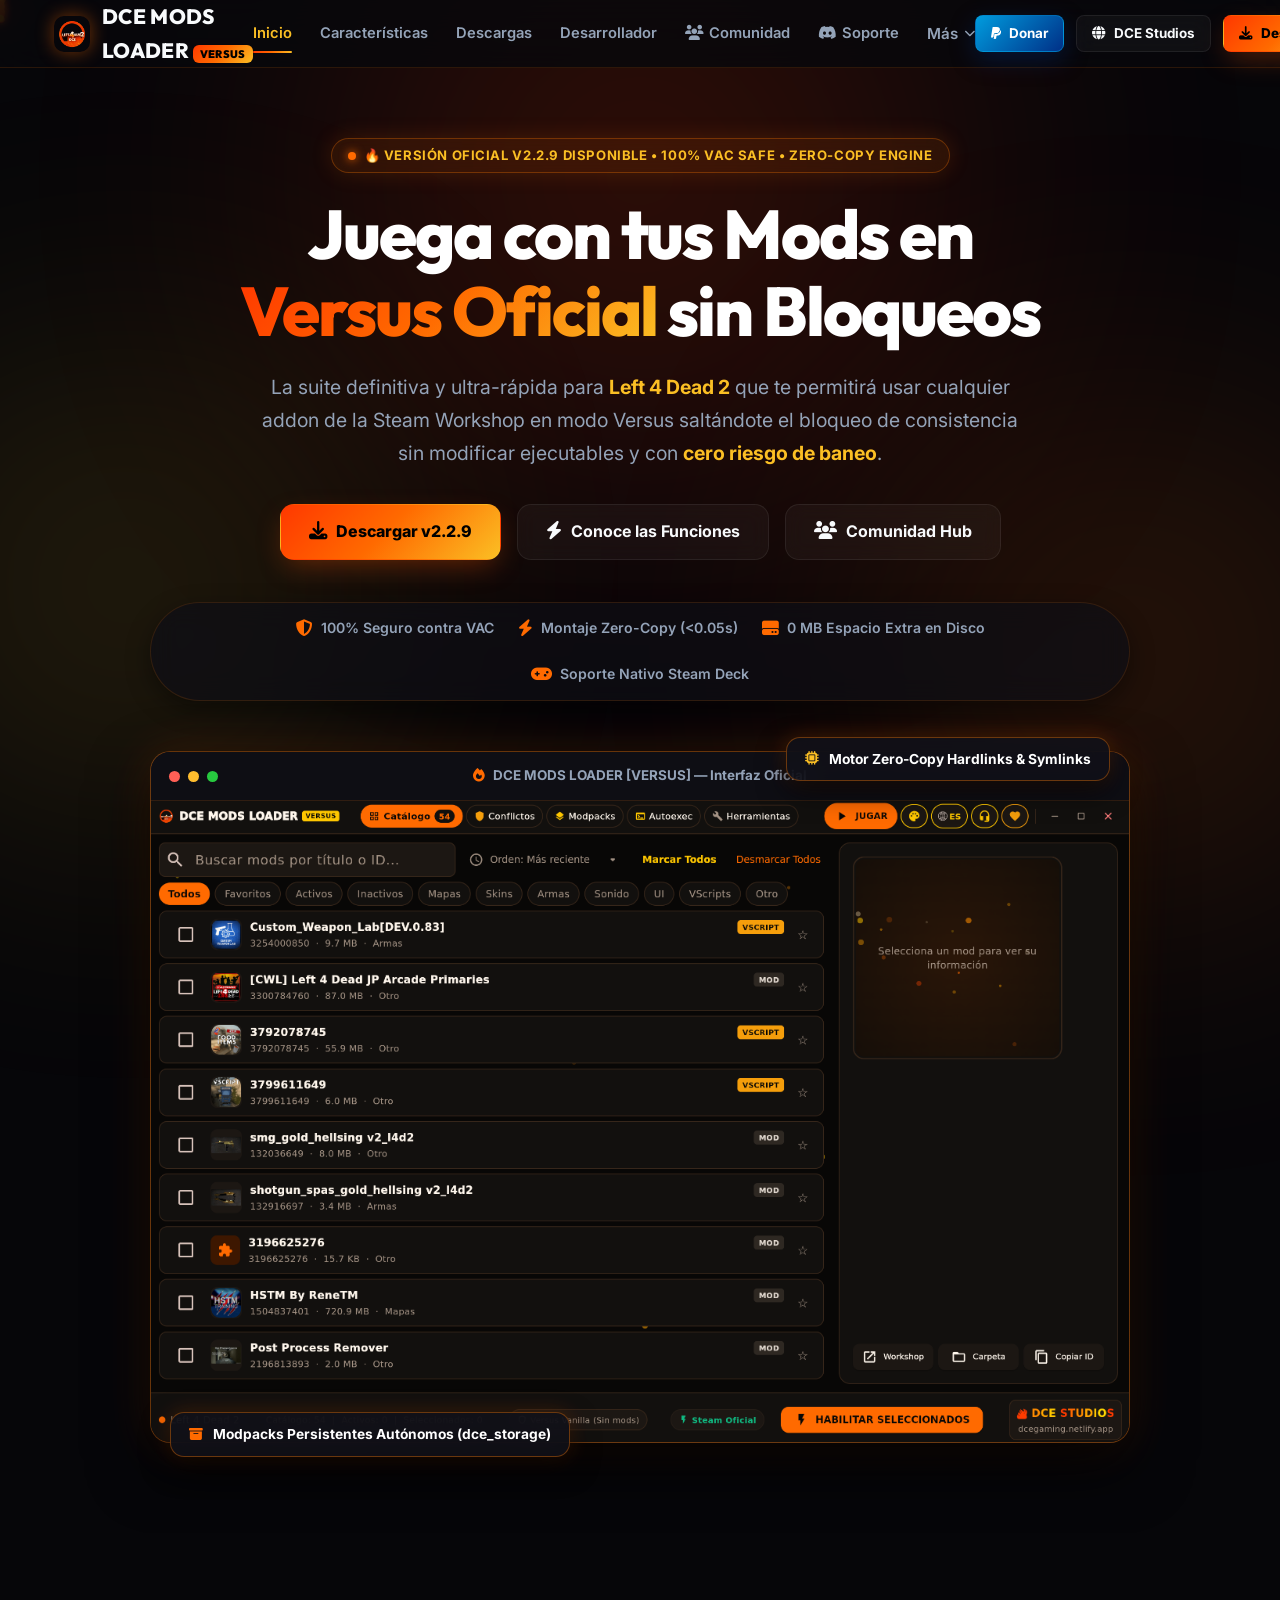
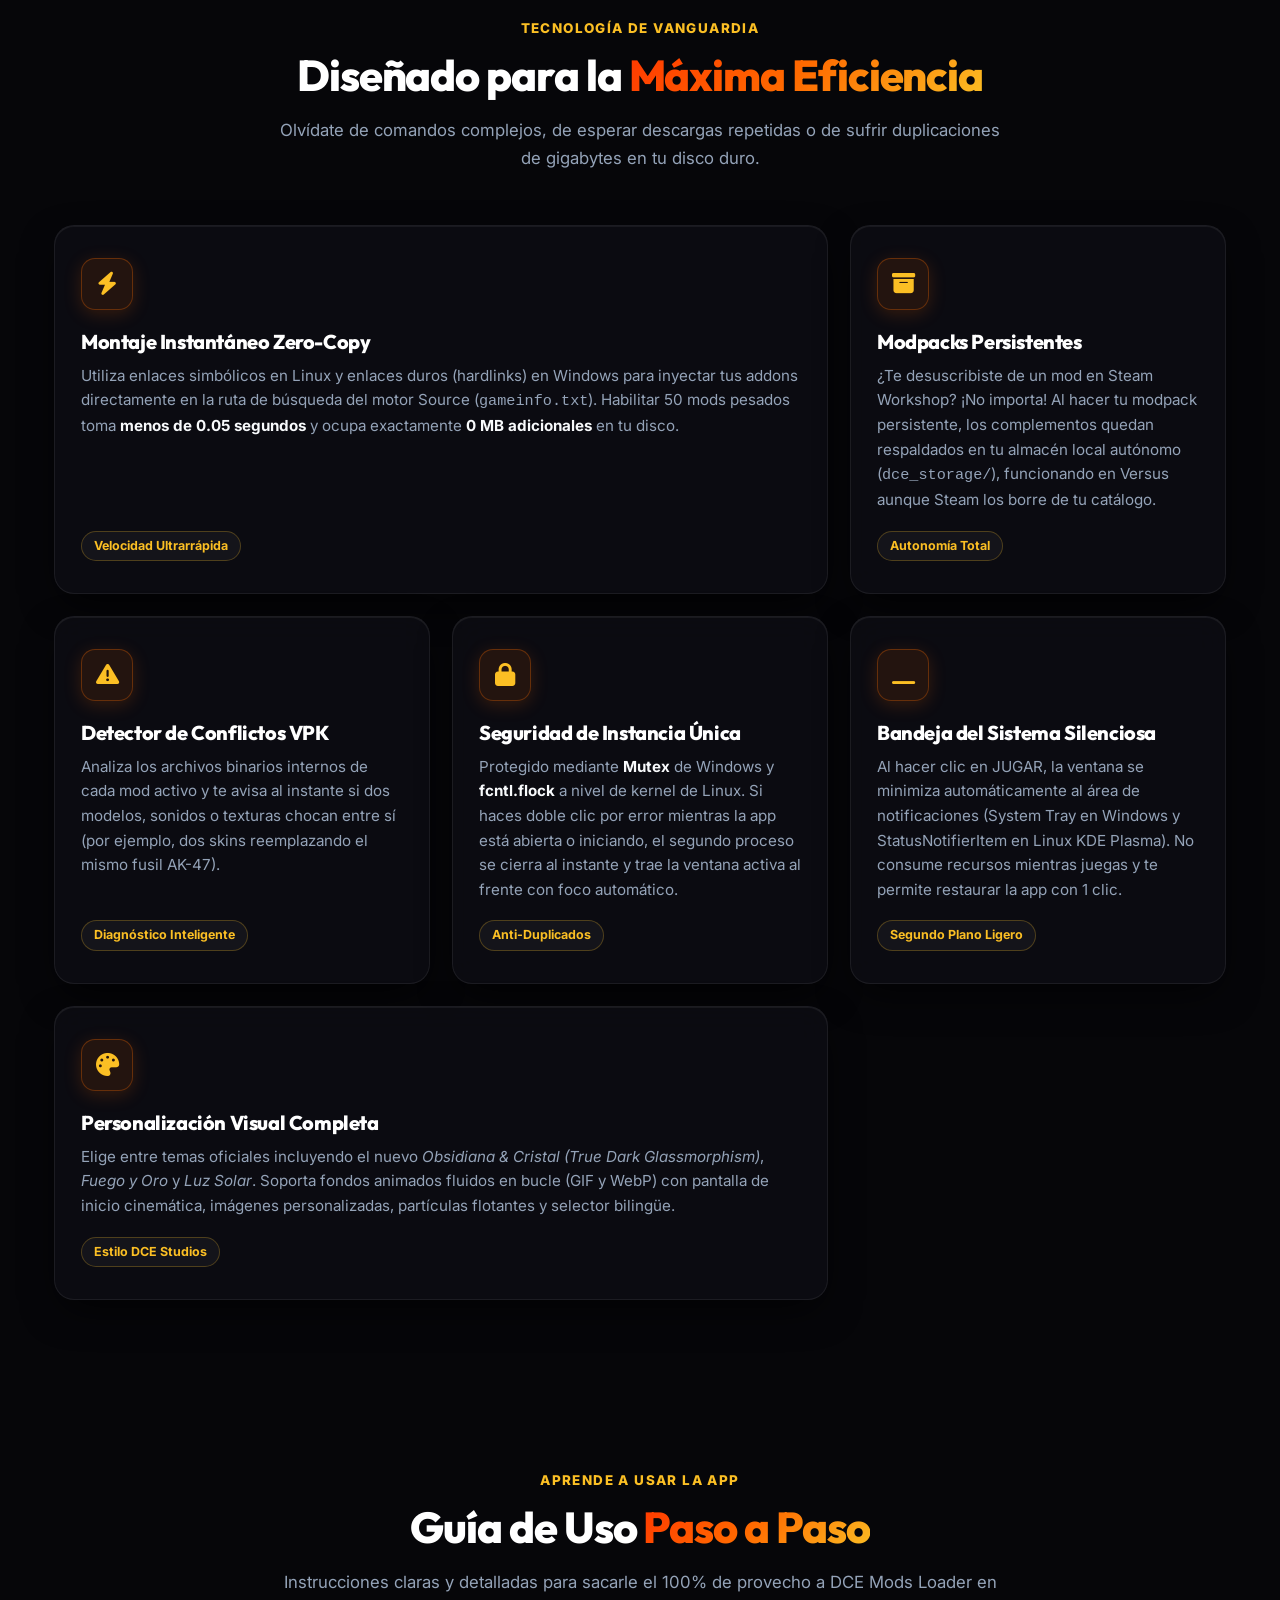
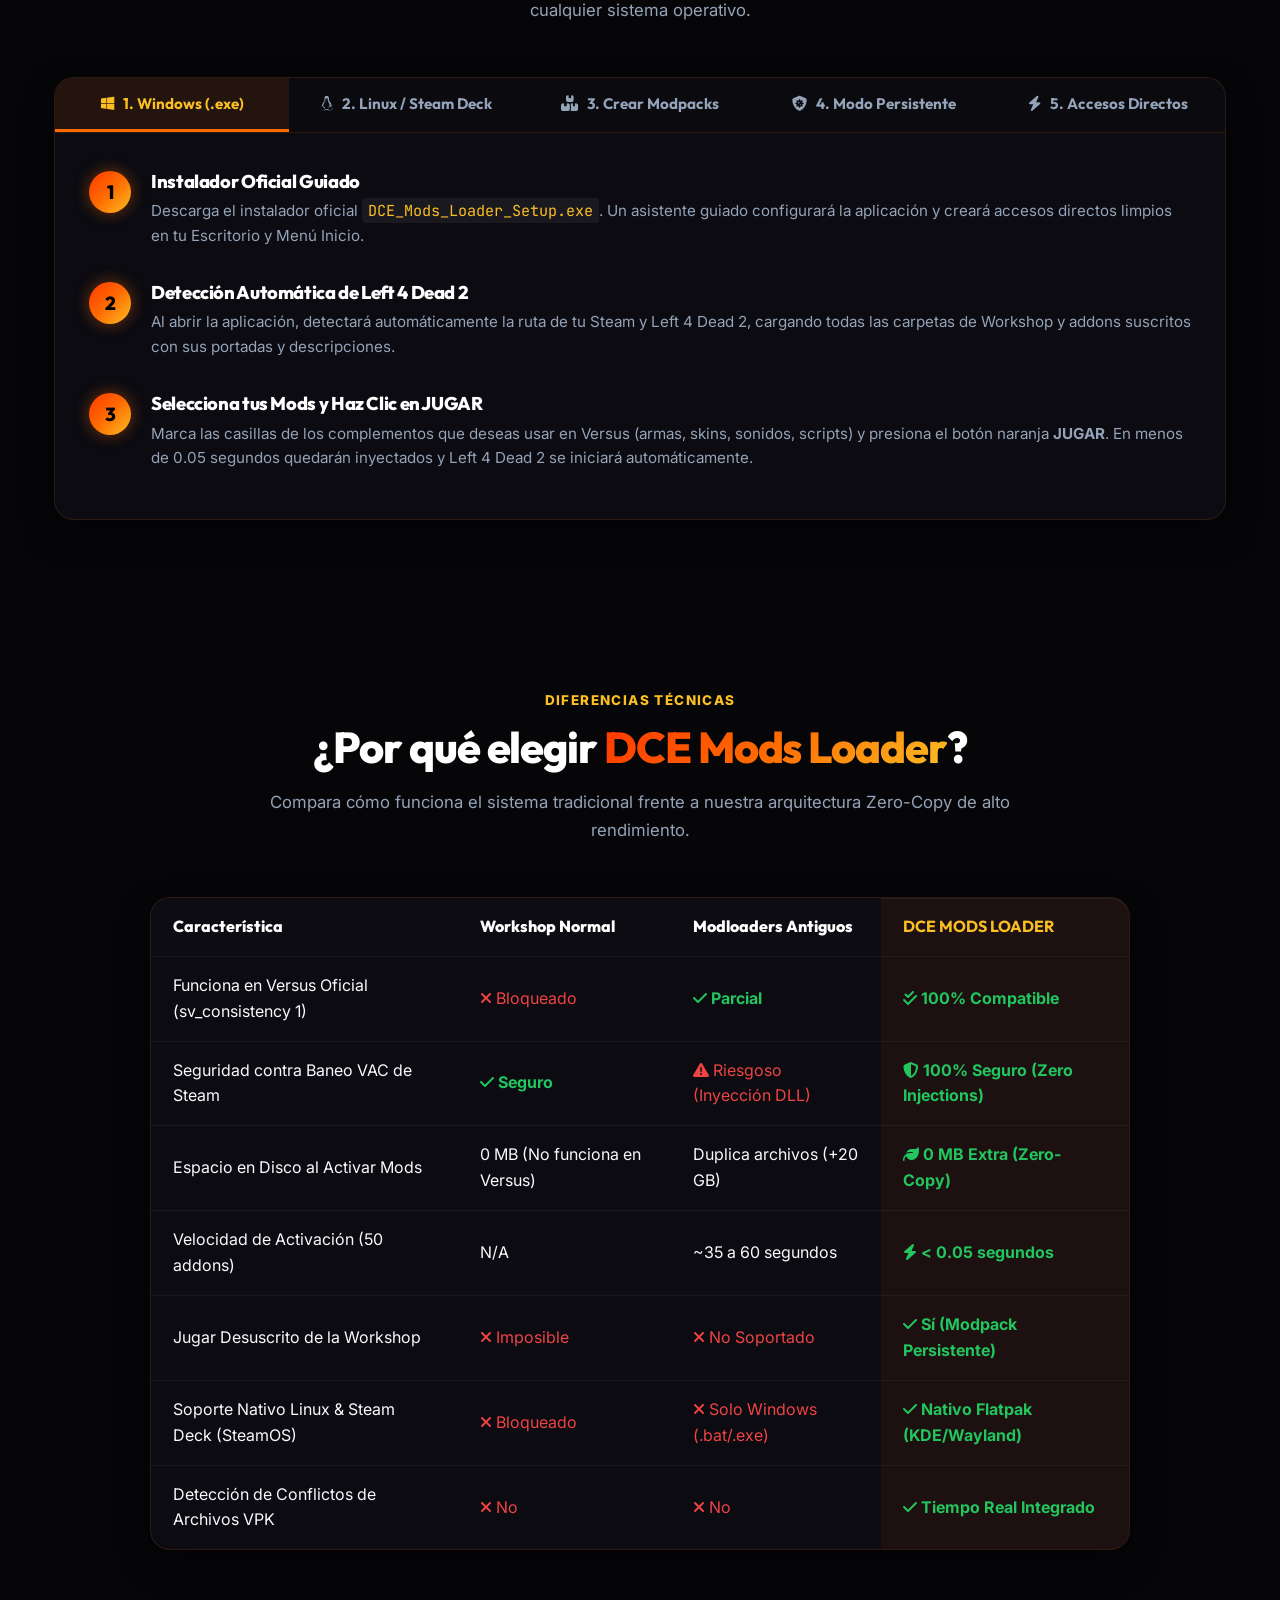
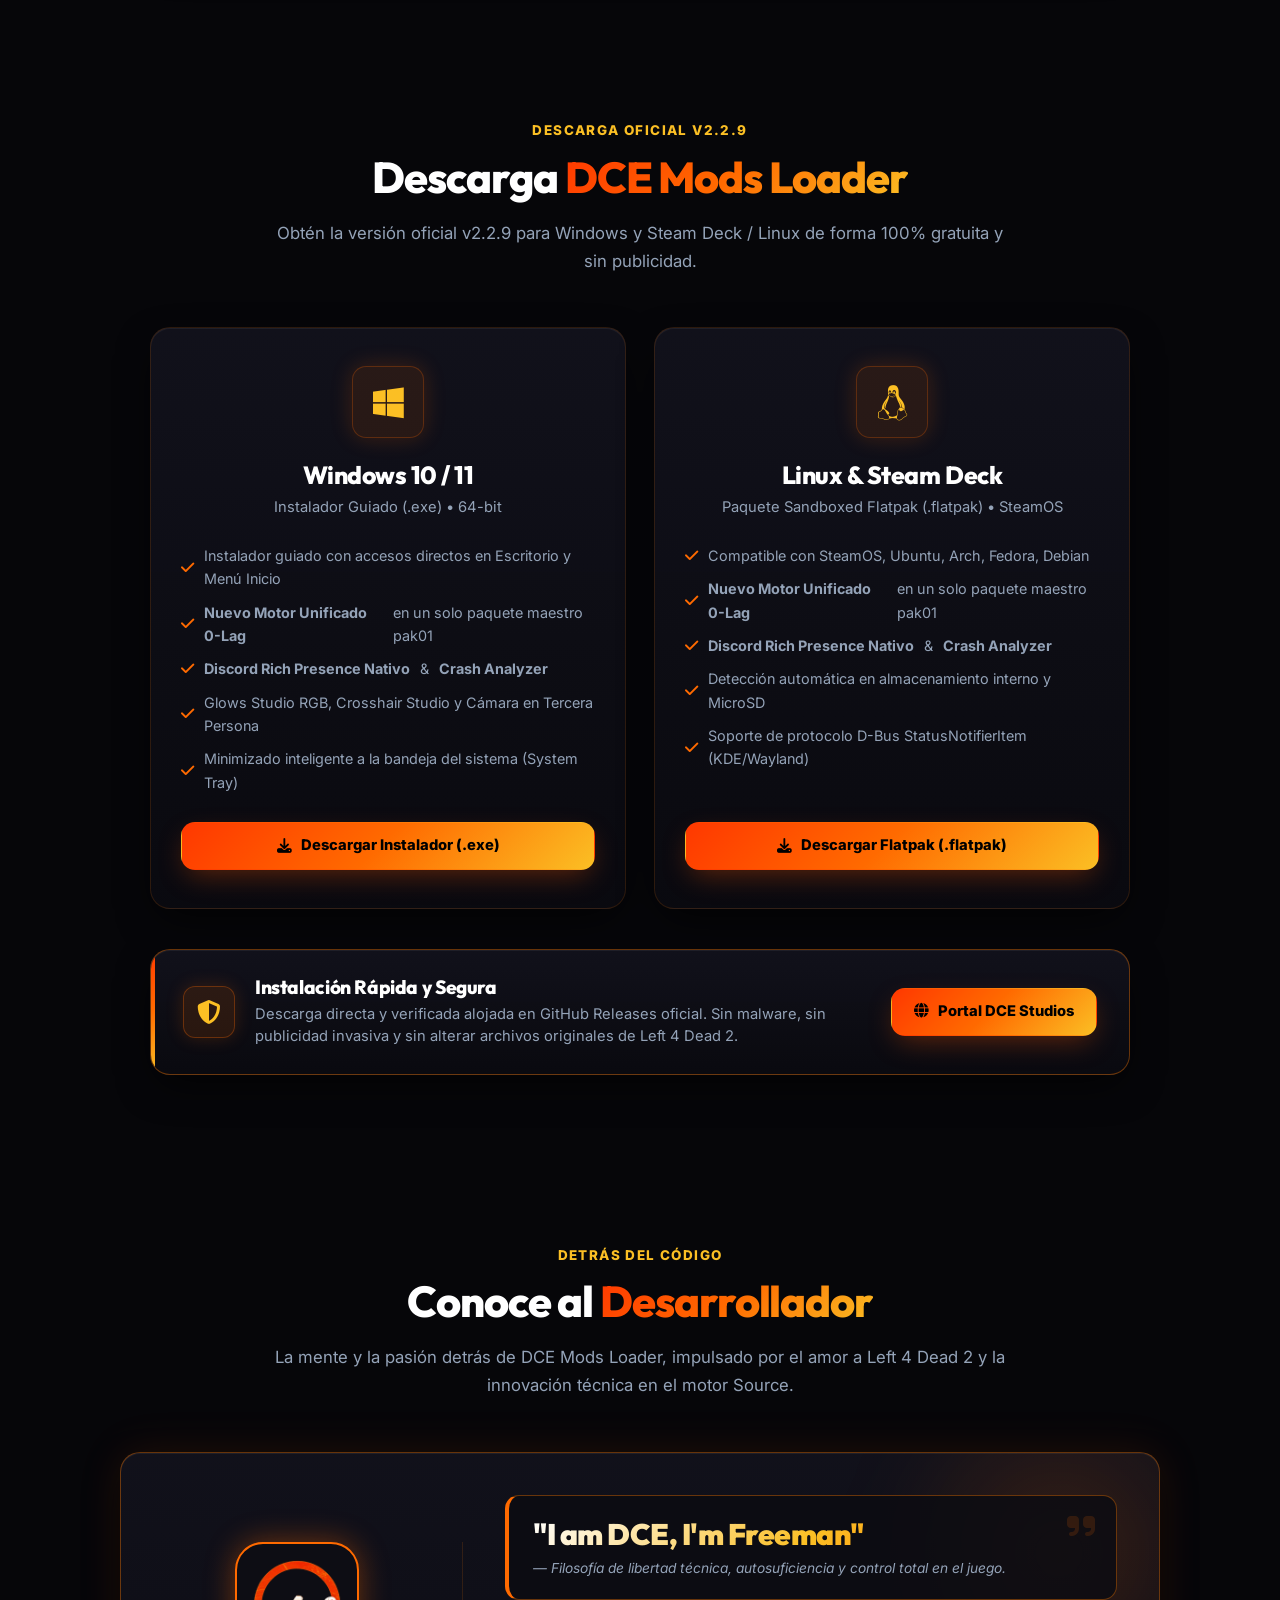
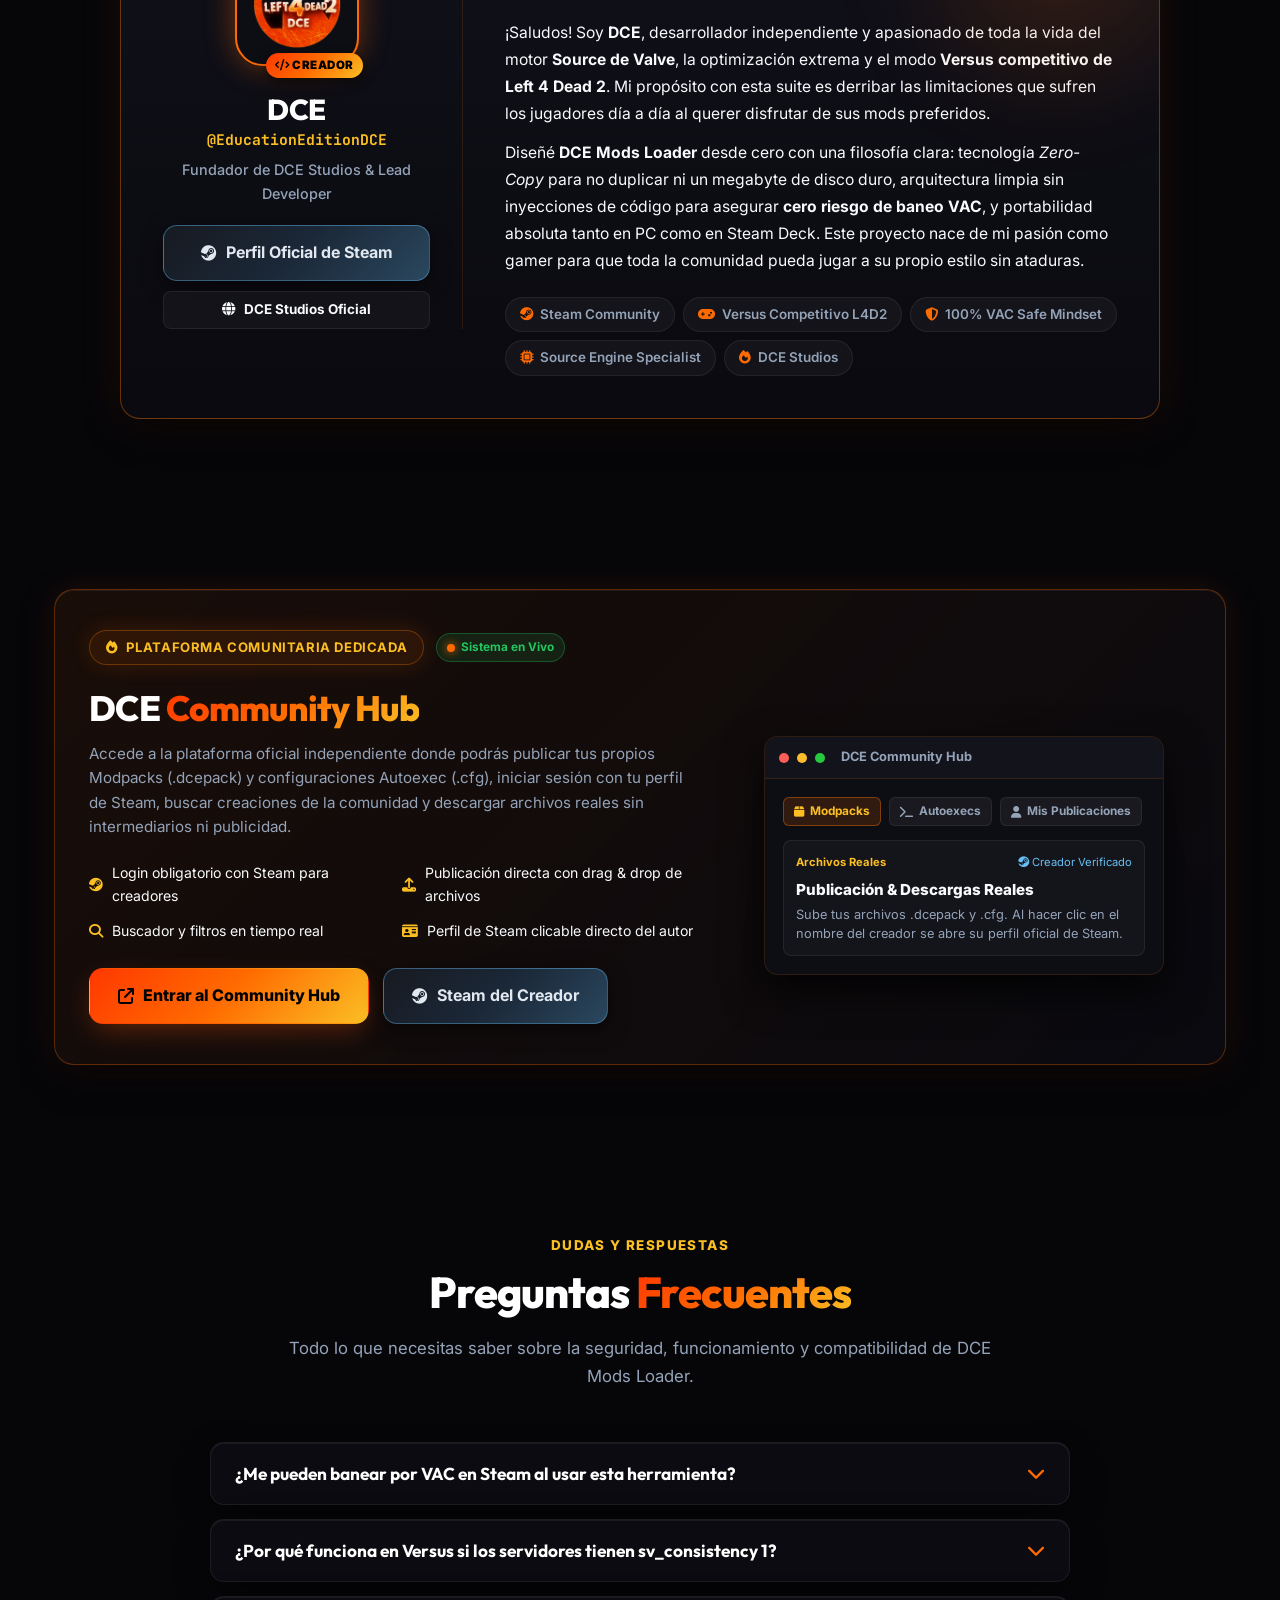
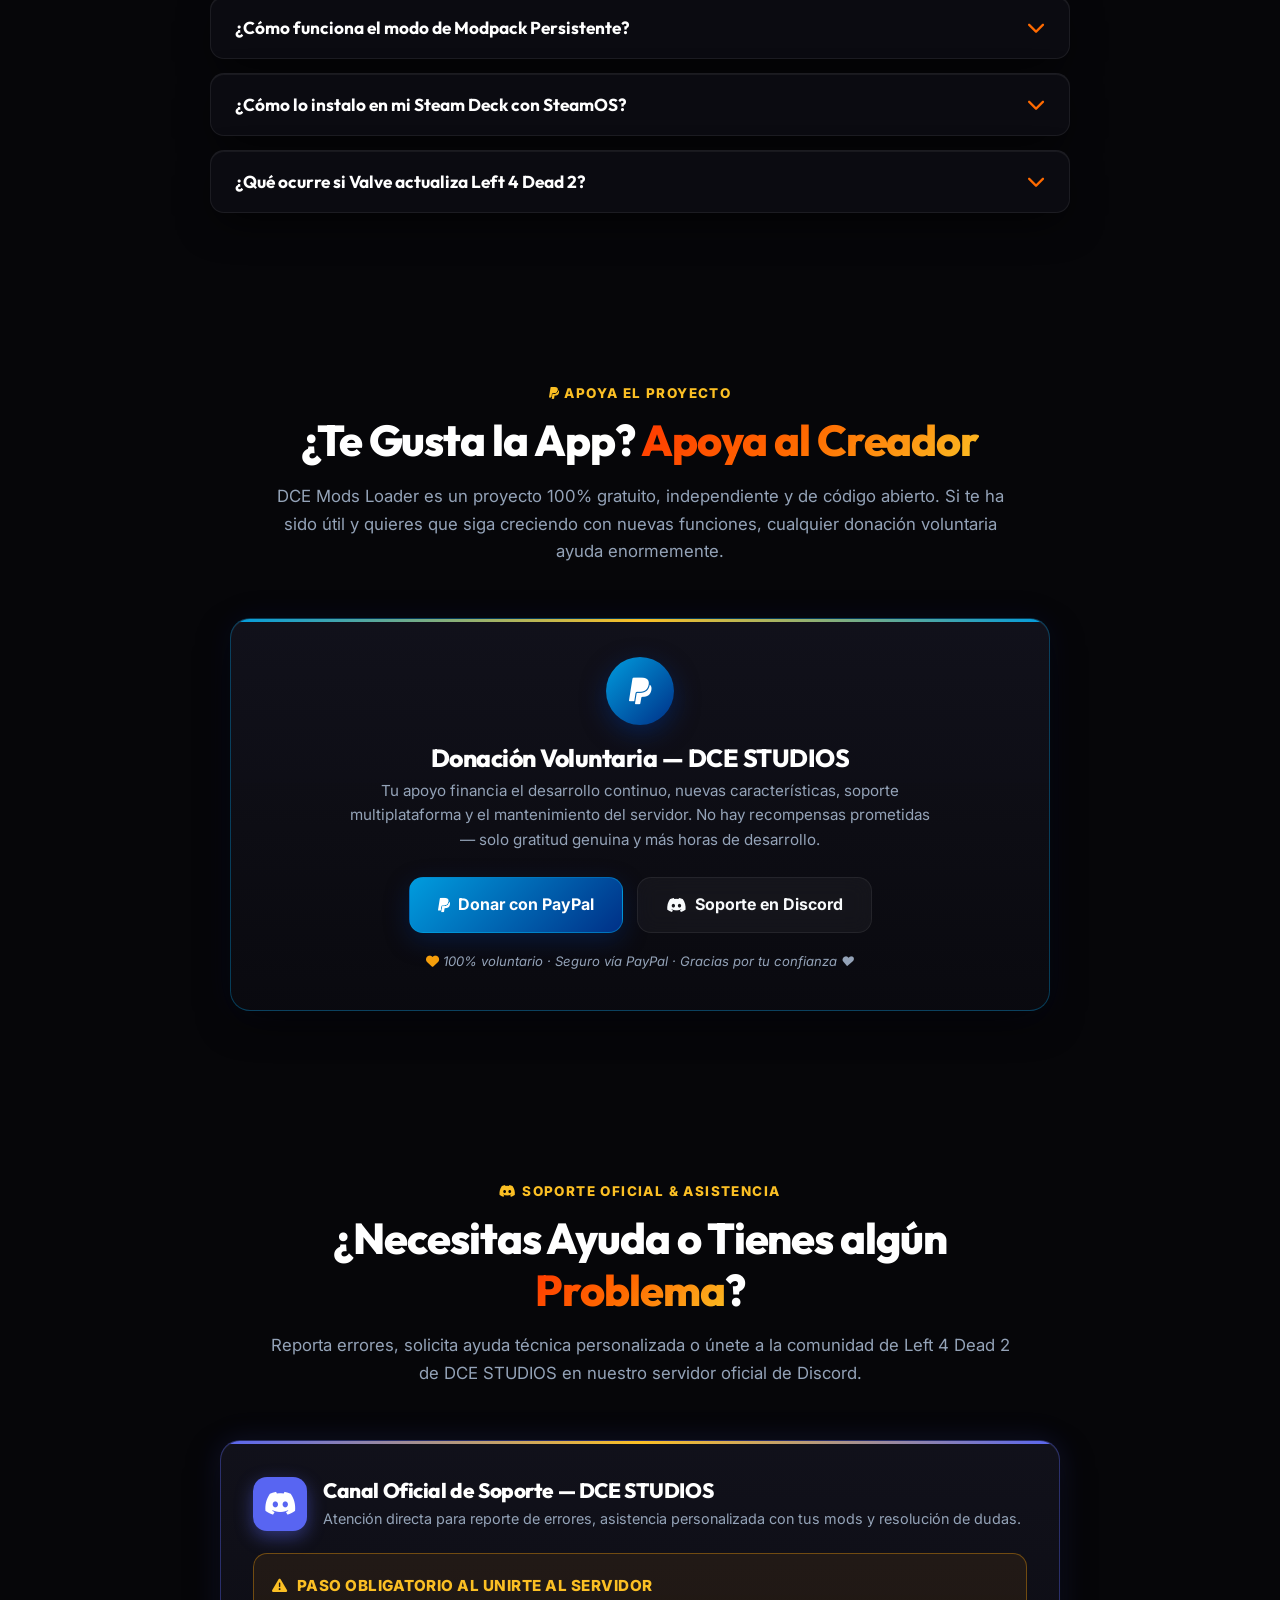
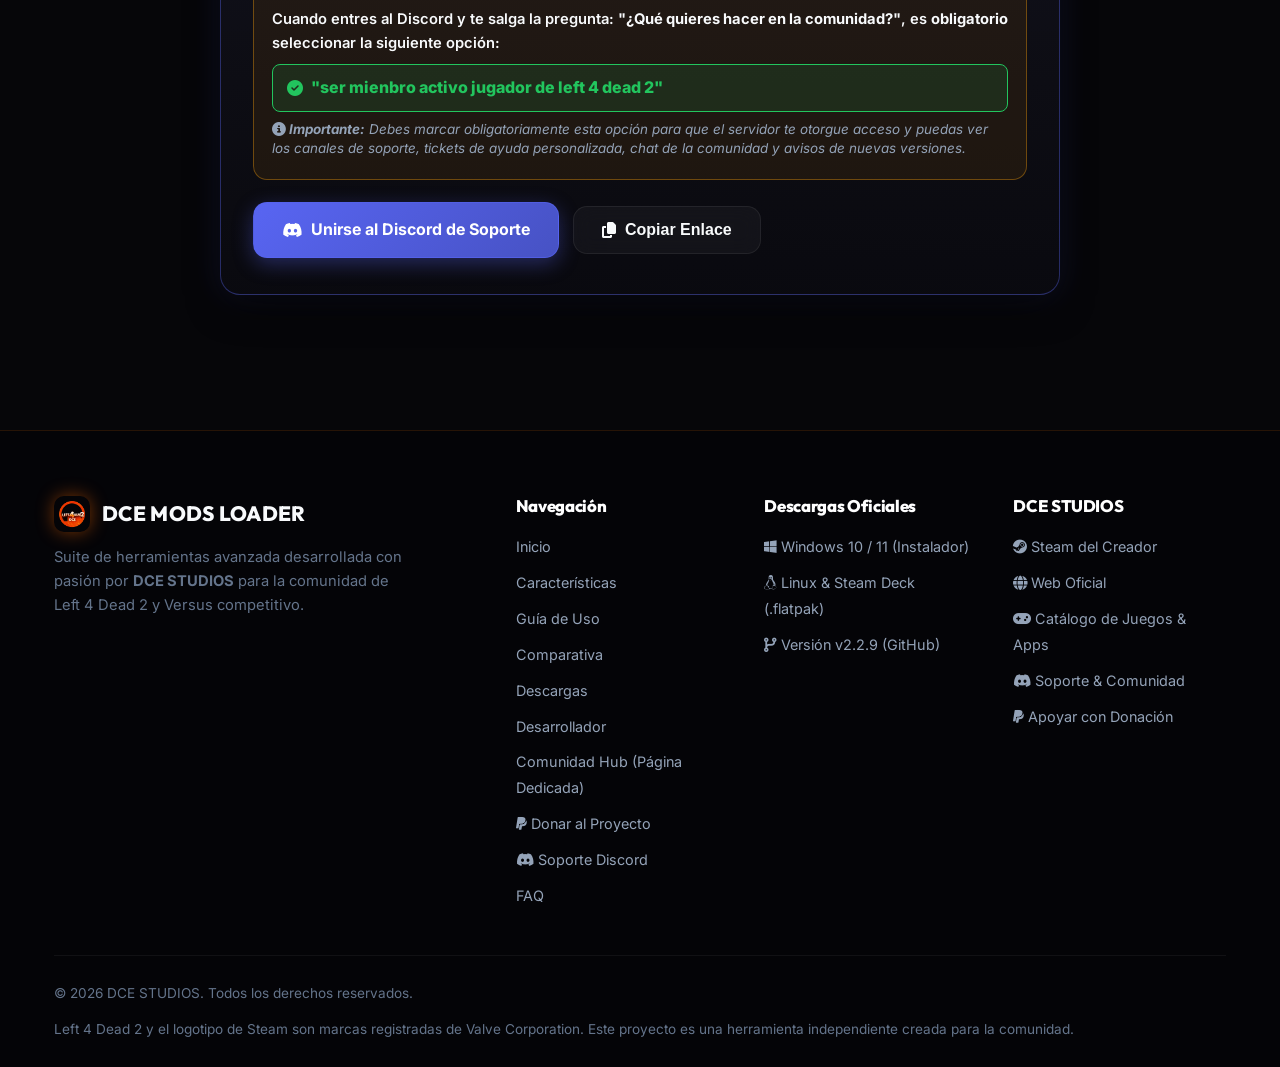
==== index.html @ e925ee63 "Update to v2.2.9" ====
<!DOCTYPE html>
<html lang="es">
<head>
  <meta charset="UTF-8" />
  <meta name="viewport" content="width=device-width, initial-scale=1.0" />
  <title>DCE MODS LOADER [Versus Suite] — Left 4 Dead 2 | Descargas Oficiales</title>

  <!-- SEO & Social Meta Tags -->
  <meta name="description" content="DCE Mods Loader es la suite definitiva para activar cualquier mod de Steam Workshop en Left 4 Dead 2 Versus sin baneo VAC. Descarga la versión v2.2.9 oficial para Windows, Linux y Steam Deck." />
  <meta name="keywords" content="Left 4 Dead 2, L4D2, Versus Mods, Steam Workshop Versus, DCE Studios, Mod Loader, VAC Safe, Zero Copy, Flatpak, Steam Deck" />
  <meta name="author" content="DCE STUDIOS" />
  <meta property="og:title" content="DCE MODS LOADER — Versus Suite (Left 4 Dead 2) | Descargas Oficiales" />
  <meta property="og:description" content="Activa skins, armas, personajes y sonidos en modo Versus oficial sin restricciones de consistencia y 100% seguro contra VAC." />
  <meta property="og:image" content="dcemod2.png" />
  <meta property="og:type" content="website" />
  <meta property="og:url" content="https://dcemodsloaderversusl4d2.netlify.app/" />

  <!-- Favicon -->
  <link rel="icon" type="image/png" href="icono.png" />

  <!-- Google Fonts: Outfit & Inter -->
  <link rel="preconnect" href="https://fonts.googleapis.com" />
  <link rel="preconnect" href="https://fonts.gstatic.com" crossorigin />
  <link href="https://fonts.googleapis.com/css2?family=Inter:wght@400;500;600;700&family=JetBrains+Mono:wght@500;700&family=Outfit:wght@600;700;800;900&display=swap" rel="stylesheet" />

  <!-- FontAwesome Icons -->
  <link rel="stylesheet" href="https://cdnjs.cloudflare.com/ajax/libs/font-awesome/6.5.1/css/all.min.css" integrity="sha512-DTOQO9RWCH3ppGqcWaEA1BIZOC6xxalwEsw9c2QQeAIftl+Vegovlnee1c9QX4TctnWMn13TZye+giMm8e2LwA==" crossorigin="anonymous" referrerpolicy="no-referrer" />

  <!-- Stylesheet -->
  <link rel="stylesheet" href="style.css" />
</head>
<body>

  <!-- Background Animated Particle Canvas -->
  <canvas id="particles-canvas"></canvas>

  <!-- Ambient Glow Lighting -->
  <div class="ambient-light ambient-1"></div>
  <div class="ambient-light ambient-2"></div>
  <div class="ambient-light ambient-3"></div>

  <!-- Toast Notification Container -->
  <div id="toast" class="toast">Mensaje</div>

  <div class="site-wrapper">

    <!-- ==============================================================================
         NAVBAR
         ============================================================================== -->
    <header class="navbar" id="navbar">
      <div class="container">
        <a href="#hero" class="nav-brand">
          <img src="icono.png" alt="DCE Logo" class="nav-logo-img" />
          <span>DCE MODS LOADER<span class="nav-tag-versus">VERSUS</span></span>
        </a>

        <ul class="nav-links" id="nav-links">
          <li><a href="#hero" class="nav-link active">Inicio</a></li>
          <li><a href="#caracteristicas" class="nav-link">Características</a></li>
          <li><a href="#descargas" class="nav-link">Descargas</a></li>
          <li><a href="#desarrollador" class="nav-link">Desarrollador</a></li>
          <li><a href="comunidad.html" class="nav-link nav-link-community"><i class="fas fa-users"></i> Comunidad</a></li>
          <li><a href="#soporte" class="nav-link"><i class="fab fa-discord"></i> Soporte</a></li>
          <!-- Dropdown "Más" -->
          <li class="nav-dropdown">
            <button class="nav-dropdown-btn" aria-expanded="false" aria-haspopup="true">
              Más <i class="fas fa-chevron-down nav-dropdown-arrow"></i>
            </button>
            <ul class="nav-dropdown-menu">
              <li><a href="#guia" class="nav-link"><i class="fas fa-book-open"></i> Guía de Uso</a></li>
              <li><a href="#comparativa" class="nav-link"><i class="fas fa-chart-bar"></i> Comparativa</a></li>
              <li><a href="#faq" class="nav-link"><i class="fas fa-circle-question"></i> FAQ</a></li>
            </ul>
          </li>
          <!-- Mobile-only actions -->
          <li class="mobile-only-action">
            <a href="comunidad.html" class="btn btn-secondary btn-sm" style="width: 100%;">
              <i class="fas fa-users"></i> <span>Comunidad Hub</span>
            </a>
          </li>
          <li class="mobile-only-action">
            <a href="#soporte" class="btn btn-discord btn-sm" style="width: 100%;">
              <i class="fab fa-discord"></i> <span>Soporte Discord</span>
            </a>
          </li>
          <li class="mobile-only-action">
            <a href="#descargas" class="btn btn-primary btn-sm" style="width: 100%;">
              <i class="fas fa-download"></i> <span>Descargar v2.2.9</span>
            </a>
          </li>
          <li class="mobile-only-action">
            <a href="https://steamcommunity.com/id/EducationEditionDCE/" target="_blank" rel="noopener noreferrer" class="btn btn-steam btn-sm" style="width: 100%;">
              <i class="fab fa-steam"></i> <span>Steam del Creador</span>
            </a>
          </li>
          <li class="mobile-only-action">
            <a href="https://www.paypal.com/ncp/payment/N76HFPRT372D2" target="_blank" rel="noopener noreferrer" class="btn btn-paypal btn-sm" style="width: 100%;">
              <i class="fab fa-paypal"></i> <span>Donar con PayPal</span>
            </a>
          </li>
        </ul>

        <div class="nav-actions">
          <a href="https://www.paypal.com/ncp/payment/N76HFPRT372D2" target="_blank" rel="noopener noreferrer" class="btn btn-paypal btn-sm nav-btn-desktop" title="Apoyar el proyecto — Donar con PayPal">
            <i class="fab fa-paypal"></i> <span>Donar</span>
          </a>
          <a href="https://dcegaming.netlify.app/" target="_blank" rel="noopener noreferrer" class="btn btn-secondary btn-sm nav-btn-desktop">
            <i class="fas fa-globe"></i> <span>DCE Studios</span>
          </a>
          <a href="#descargas" class="btn btn-primary btn-sm nav-btn-desktop">
            <i class="fas fa-download"></i> <span>Descargar</span>
          </a>
          <button class="nav-toggle" id="nav-toggle" aria-label="Abrir menú">
            <i class="fas fa-bars"></i>
          </button>
        </div>
      </div>
    </header>

    <!-- ==============================================================================
         HERO SECTION
         ============================================================================== -->
    <section class="hero-section" id="hero">
      <div class="container">
        <div class="hero-content">

          <div class="badge badge-flame hero-badge">
            <span class="badge-pulse"></span>
            <span>🔥 Versión Oficial v2.2.9 Disponible • 100% VAC Safe • Zero-Copy Engine</span>
          </div>

          <h1 class="hero-title">
            Juega con tus Mods en <br />
            <span class="text-gradient">Versus Oficial</span> sin Bloqueos
          </h1>

          <p class="hero-subtitle">
            La suite definitiva y ultra-rápida para <strong>Left 4 Dead 2</strong> que te permitirá usar cualquier addon de la Steam Workshop en modo Versus saltándote el bloqueo de consistencia sin modificar ejecutables y con <strong>cero riesgo de baneo</strong>.
          </p>

          <div class="hero-cta-group">
            <a href="#descargas" class="btn btn-primary btn-lg hero-cta-main">
              <i class="fas fa-download btn-icon"></i>
              <span>Descargar v2.2.9</span>
            </a>

            <a href="#caracteristicas" class="btn btn-secondary btn-lg">
              <i class="fas fa-bolt btn-icon"></i>
              <span>Conoce las Funciones</span>
            </a>

            <a href="comunidad.html" class="btn btn-secondary btn-lg">
              <i class="fas fa-users btn-icon"></i>
              <span>Comunidad Hub</span>
            </a>
          </div>

          <div class="hero-trust-bar">
            <div class="trust-item">
              <i class="fas fa-shield-halved"></i>
              <span>100% Seguro contra VAC</span>
            </div>
            <div class="trust-item">
              <i class="fas fa-bolt"></i>
              <span>Montaje Zero-Copy (&lt;0.05s)</span>
            </div>
            <div class="trust-item">
              <i class="fas fa-hard-drive"></i>
              <span>0 MB Espacio Extra en Disco</span>
            </div>
            <div class="trust-item">
              <i class="fas fa-gamepad"></i>
              <span>Soporte Nativo Steam Deck</span>
            </div>
          </div>

          <!-- Showcase 3D Window Preview -->
          <div class="showcase-wrapper">
            <div class="showcase-window" id="showcase-window">
              <div class="showcase-titlebar">
                <div class="showcase-controls">
                  <div class="showcase-dot dot-red"></div>
                  <div class="showcase-dot dot-yellow"></div>
                  <div class="showcase-dot dot-green"></div>
                </div>
                <div class="showcase-title">
                  <i class="fas fa-fire" style="color: var(--flame-orange);"></i>
                  <span>DCE MODS LOADER [VERSUS] — Interfaz Oficial</span>
                </div>
                <div class="showcase-spacer"></div>
              </div>

              <div class="showcase-img-container">
                <img src="dcemod2.png" alt="DCE Mods Loader Interfaz" class="showcase-img" />
              </div>
            </div>

            <!-- Floating Chips -->
            <div class="floating-chip floating-chip-1">
              <i class="fas fa-microchip" style="color: var(--flame-gold);"></i>
              <span>Motor Zero-Copy Hardlinks & Symlinks</span>
            </div>

            <div class="floating-chip floating-chip-2">
              <i class="fas fa-box-archive" style="color: var(--flame-orange);"></i>
              <span>Modpacks Persistentes Autónomos (dce_storage)</span>
            </div>
          </div>

        </div>
      </div>
    </section>

    <!-- ==============================================================================
         FEATURES SECTION (BENTO GRID)
         ============================================================================== -->
    <section class="section" id="caracteristicas">
      <div class="container">

        <div class="section-header">
          <span class="section-tag">Tecnología de Vanguardia</span>
          <h2 class="section-title">Diseñado para la <span class="text-gradient">Máxima Eficiencia</span></h2>
          <p class="section-desc">
            Olvídate de comandos complejos, de esperar descargas repetidas o de sufrir duplicaciones de gigabytes en tu disco duro.
          </p>
        </div>

        <div class="features-grid">

          <!-- Card 1: Zero-Copy Engine -->
          <div class="feature-card span-2">
            <div class="feature-icon-box">
              <i class="fas fa-bolt"></i>
            </div>
            <h3 class="feature-title">Montaje Instantáneo Zero-Copy</h3>
            <p class="feature-desc">
              Utiliza enlaces simbólicos en Linux y enlaces duros (hardlinks) en Windows para inyectar tus addons directamente en la ruta de búsqueda del motor Source (<code>gameinfo.txt</code>). Habilitar 50 mods pesados toma <strong>menos de 0.05 segundos</strong> y ocupa exactamente <strong>0 MB adicionales</strong> en tu disco.
            </p>
            <span class="feature-tag">Velocidad Ultrarrápida</span>
          </div>

          <!-- Card 2: Modpacks Persistentes -->
          <div class="feature-card">
            <div class="feature-icon-box">
              <i class="fas fa-box-archive"></i>
            </div>
            <h3 class="feature-title">Modpacks Persistentes</h3>
            <p class="feature-desc">
              ¿Te desuscribiste de un mod en Steam Workshop? ¡No importa! Al hacer tu modpack persistente, los complementos quedan respaldados en tu almacén local autónomo (<code>dce_storage/</code>), funcionando en Versus aunque Steam los borre de tu catálogo.
            </p>
            <span class="feature-tag">Autonomía Total</span>
          </div>

          <!-- Card 3: VPK Conflict Detector -->
          <div class="feature-card">
            <div class="feature-icon-box">
              <i class="fas fa-triangle-exclamation"></i>
            </div>
            <h3 class="feature-title">Detector de Conflictos VPK</h3>
            <p class="feature-desc">
              Analiza los archivos binarios internos de cada mod activo y te avisa al instante si dos modelos, sonidos o texturas chocan entre sí (por ejemplo, dos skins reemplazando el mismo fusil AK-47).
            </p>
            <span class="feature-tag">Diagnóstico Inteligente</span>
          </div>

          <!-- Card 4: Single Instance Security -->
          <div class="feature-card">
            <div class="feature-icon-box">
              <i class="fas fa-lock"></i>
            </div>
            <h3 class="feature-title">Seguridad de Instancia Única</h3>
            <p class="feature-desc">
              Protegido mediante <strong>Mutex</strong> de Windows y <strong>fcntl.flock</strong> a nivel de kernel de Linux. Si haces doble clic por error mientras la app está abierta o iniciando, el segundo proceso se cierra al instante y trae la ventana activa al frente con foco automático.
            </p>
            <span class="feature-tag">Anti-Duplicados</span>
          </div>

          <!-- Card 5: System Tray Minimizer -->
          <div class="feature-card">
            <div class="feature-icon-box">
              <i class="fas fa-window-minimize"></i>
            </div>
            <h3 class="feature-title">Bandeja del Sistema Silenciosa</h3>
            <p class="feature-desc">
              Al hacer clic en JUGAR, la ventana se minimiza automáticamente al área de notificaciones (System Tray en Windows y StatusNotifierItem en Linux KDE Plasma). No consume recursos mientras juegas y te permite restaurar la app con 1 clic.
            </p>
            <span class="feature-tag">Segundo Plano Ligero</span>
          </div>

          <!-- Card 6: Visual Customization -->
          <div class="feature-card span-2">
            <div class="feature-icon-box">
              <i class="fas fa-palette"></i>
            </div>
            <h3 class="feature-title">Personalización Visual Completa</h3>
            <p class="feature-desc">
              Elige entre temas oficiales incluyendo el nuevo <em>Obsidiana & Cristal (True Dark Glassmorphism)</em>, <em>Fuego y Oro</em> y <em>Luz Solar</em>. Soporta fondos animados fluidos en bucle (GIF y WebP) con pantalla de inicio cinemática, imágenes personalizadas, partículas flotantes y selector bilingüe.
            </p>
            <span class="feature-tag">Estilo DCE Studios</span>
          </div>

        </div>

      </div>
    </section>

    <!-- ==============================================================================
         STEP-BY-STEP INTERACTIVE GUIDE
         ============================================================================== -->
    <section class="section" id="guia">
      <div class="container">

        <div class="section-header">
          <span class="section-tag">Aprende a Usar la App</span>
          <h2 class="section-title">Guía de Uso <span class="text-gradient">Paso a Paso</span></h2>
          <p class="section-desc">
            Instrucciones claras y detalladas para sacarle el 100% de provecho a DCE Mods Loader en cualquier sistema operativo.
          </p>
        </div>

        <div class="guide-container">

          <!-- Guide Tab Buttons -->
          <div class="guide-tabs">
            <button class="guide-tab-btn active" data-target="guide-windows">
              <i class="fab fa-windows"></i>
              <span>1. Windows (.exe)</span>
            </button>
            <button class="guide-tab-btn" data-target="guide-linux">
              <i class="fab fa-linux"></i>
              <span>2. Linux / Steam Deck</span>
            </button>
            <button class="guide-tab-btn" data-target="guide-modpacks">
              <i class="fas fa-boxes-stacked"></i>
              <span>3. Crear Modpacks</span>
            </button>
            <button class="guide-tab-btn" data-target="guide-persistent">
              <i class="fas fa-shield-virus"></i>
              <span>4. Modo Persistente</span>
            </button>
            <button class="guide-tab-btn" data-target="guide-shortcuts">
              <i class="fas fa-bolt"></i>
              <span>5. Accesos Directos</span>
            </button>
          </div>

          <!-- Tab 1: Windows -->
          <div class="guide-content-panel active" id="guide-windows">
            <div class="steps-list">
              <div class="step-item">
                <div class="step-num">1</div>
                <div class="step-body">
                  <h4>Instalador Oficial Guiado</h4>
                  <p>Descarga el instalador oficial <code>DCE_Mods_Loader_Setup.exe</code>. Un asistente guiado configurará la aplicación y creará accesos directos limpios en tu Escritorio y Menú Inicio.</p>
                </div>
              </div>

              <div class="step-item">
                <div class="step-num">2</div>
                <div class="step-body">
                  <h4>Detección Automática de Left 4 Dead 2</h4>
                  <p>Al abrir la aplicación, detectará automáticamente la ruta de tu Steam y Left 4 Dead 2, cargando todas las carpetas de Workshop y addons suscritos con sus portadas y descripciones.</p>
                </div>
              </div>

              <div class="step-item">
                <div class="step-num">3</div>
                <div class="step-body">
                  <h4>Selecciona tus Mods y Haz Clic en JUGAR</h4>
                  <p>Marca las casillas de los complementos que deseas usar en Versus (armas, skins, sonidos, scripts) y presiona el botón naranja <strong>JUGAR</strong>. En menos de 0.05 segundos quedarán inyectados y Left 4 Dead 2 se iniciará automáticamente.</p>
                </div>
              </div>
            </div>
          </div>

          <!-- Tab 2: Linux / Steam Deck -->
          <div class="guide-content-panel" id="guide-linux">
            <div class="steps-list">
              <div class="step-item">
                <div class="step-num">1</div>
                <div class="step-body">
                  <h4>Paquete Sandboxed Flatpak</h4>
                  <p>Estará distribuido en formato estándar <code>DCE_Mods_Loader.flatpak</code>. En Steam Deck o distribuciones Linux (KDE Discover / GNOME Software), podrás instalarlo con un solo clic.</p>
                </div>
              </div>

              <div class="step-item">
                <div class="step-num">2</div>
                <div class="step-body">
                  <h4>Instalación Rápida por Terminal (Opcional)</h4>
                  <p>También podrás abrir tu consola y ejecutar el comando seguro para instalarlo a nivel de usuario sin necesidad de permisos root:</p>
                  <div class="code-box">
                    <code>flatpak install --user DCE_Mods_Loader.flatpak</code>
                    <button class="copy-btn" data-clipboard="flatpak install --user DCE_Mods_Loader.flatpak">
                      <i class="far fa-copy"></i> Copiar
                    </button>
                  </div>
                </div>
              </div>

              <div class="step-item">
                <div class="step-num">3</div>
                <div class="step-body">
                  <h4>Soporte Automático para MicroSD en Steam Deck</h4>
                  <p>El cargador busca automáticamente tu juego tanto en el almacenamiento interno (SSD) como en tarjetas MicroSD montadas en <code>/run/media/</code>. Si juegas en Modo Juego (Gaming Mode), puedes añadir la app como juego de no-Steam desde el modo escritorio.</p>
                </div>
              </div>
            </div>
          </div>

          <!-- Tab 3: Modpacks -->
          <div class="guide-content-panel" id="guide-modpacks">
            <div class="steps-list">
              <div class="step-item">
                <div class="step-num">1</div>
                <div class="step-body">
                  <h4>Crea Colecciones Temáticas con el Asistente</h4>
                  <p>Ve a la pestaña <strong>Modpacks</strong> y haz clic en <em>"Crear Modpack"</em>. Sigue el asistente paso a paso: asígnale un nombre, elige un icono o imagen de fondo personalizada y selecciona los mods que lo compondrán.</p>
                </div>
              </div>

              <div class="step-item">
                <div class="step-num">2</div>
                <div class="step-body">
                  <h4>Previsualización en Tiempo Real</h4>
                  <p>Durante la creación podrás pasar el cursor sobre cualquier mod para ver su carátula oficial de la Steam Workshop, autor, fecha y descripción, facilitando saber qué estás incluyendo exactamente.</p>
                </div>
              </div>

              <div class="step-item">
                <div class="step-num">3</div>
                <div class="step-body">
                  <h4>Exporta y Comparte (Archivos .dcepack)</h4>
                  <p>Puedes exportar tu colección a un archivo <code>.dcepack</code> encriptado con 1 clic para enviárselo a tus amigos. Al importarlo en otra PC, el escáner de seguridad lo verificará, y la app guiará a tus amigos para suscribirse automáticamente a la Workshop si les falta algún mod.</p>
                </div>
              </div>
            </div>
          </div>

          <!-- Tab 4: Persistent Mode -->
          <div class="guide-content-panel" id="guide-persistent">
            <div class="steps-list">
              <div class="step-item">
                <div class="step-num">1</div>
                <div class="step-body">
                  <h4>¿Qué es un Modpack Persistente?</h4>
                  <p>Normalmente, cuando te desuscribes de un mod en la Steam Workshop, Steam detecta el cambio y borra el archivo <code>.vpk</code> de tu carpeta. La función de <strong>Modpack Persistente</strong> almacena una copia autónoma en <code>dce_storage/</code> usando Zero-Copy, asegurando que tus mods nunca desaparezcan.</p>
                </div>
              </div>

              <div class="step-item">
                <div class="step-num">2</div>
                <div class="step-body">
                  <h4>Cómo Convertir un Modpack a Persistente</h4>
                  <p>Al crear un modpack o en la tarjeta de cualquier modpack existente, activa el interruptor <em>"Modpack Persistente"</em>. La app asegurará los archivos al instante ocupando 0 MB extra mediante hardlinks.</p>
                </div>
              </div>

              <div class="step-item">
                <div class="step-num">3</div>
                <div class="step-body">
                  <h4>Limpia tu Menú de Ampliaciones en el Juego</h4>
                  <p>Ahora puedes desuscribirte con tranquilidad de los mods en la Workshop de Steam. Tu menú de addons dentro de Left 4 Dead 2 quedará 100% limpio y sin saturación, ¡pero todos tus mods seguirán activos en Versus!</p>
                </div>
              </div>
            </div>
          </div>

          <!-- Tab 5: Desktop Shortcuts -->
          <div class="guide-content-panel" id="guide-shortcuts">
            <div class="steps-list">
              <div class="step-item">
                <div class="step-num">1</div>
                <div class="step-body">
                  <h4>Genera un Acceso Directo de tu Modpack</h4>
                  <p>En la tarjeta de tu modpack preferido, presiona el botón <em>"Crear Acceso Directo"</em>. Se generará un icono en tu Escritorio con el nombre y la foto personalizada que elegiste.</p>
                </div>
              </div>

              <div class="step-item">
                <div class="step-num">2</div>
                <div class="step-body">
                  <h4>Inicio Rápido Headless (< 0.5s)</h4>
                  <p>Al hacer doble clic en el acceso directo, la app desmontará cualquier mod anterior, montará los nuevos y abrirá Left 4 Dead 2 en menos de medio segundo, sin ventanas de consola ni demoras.</p>
                </div>
              </div>

              <div class="step-item">
                <div class="step-num">3</div>
                <div class="step-body">
                  <h4>Cambio Fluido entre Modpacks</h4>
                  <p>Si acabas de cerrar el juego usando el Modpack de Anime y haces clic en el acceso directo del Modpack Militar, el sistema espera activamente la liberación del proceso y efectúa el cambio limpiamente sin errores.</p>
                </div>
              </div>
            </div>
          </div>

        </div>

      </div>
    </section>

    <!-- ==============================================================================
         COMPARISON SECTION
         ============================================================================== -->
    <section class="section" id="comparativa">
      <div class="container">

        <div class="section-header">
          <span class="section-tag">Diferencias Técnicas</span>
          <h2 class="section-title">¿Por qué elegir <span class="text-gradient">DCE Mods Loader</span>?</h2>
          <p class="section-desc">
            Compara cómo funciona el sistema tradicional frente a nuestra arquitectura Zero-Copy de alto rendimiento.
          </p>
        </div>

        <div class="table-scroll-hint">
          <i class="fas fa-arrows-left-right"></i> <span>Desliza horizontalmente para ver la tabla completa</span>
        </div>

        <div class="comparison-wrapper">
          <table class="comparison-table">
            <thead>
              <tr>
                <th>Característica</th>
                <th>Workshop Normal</th>
                <th>Modloaders Antiguos</th>
                <th class="highlight">DCE MODS LOADER</th>
              </tr>
            </thead>
            <tbody>
              <tr>
                <td>Funciona en Versus Oficial (sv_consistency 1)</td>
                <td><span class="cross-icon"><i class="fas fa-times"></i> Bloqueado</span></td>
                <td><span class="check-icon"><i class="fas fa-check"></i> Parcial</span></td>
                <td class="highlight"><span class="check-icon"><i class="fas fa-check-double"></i> 100% Compatible</span></td>
              </tr>
              <tr>
                <td>Seguridad contra Baneo VAC de Steam</td>
                <td><span class="check-icon"><i class="fas fa-check"></i> Seguro</span></td>
                <td><span class="cross-icon"><i class="fas fa-triangle-exclamation"></i> Riesgoso (Inyección DLL)</span></td>
                <td class="highlight"><span class="check-icon"><i class="fas fa-shield-halved"></i> 100% Seguro (Zero Injections)</span></td>
              </tr>
              <tr>
                <td>Espacio en Disco al Activar Mods</td>
                <td>0 MB (No funciona en Versus)</td>
                <td>Duplica archivos (+20 GB)</td>
                <td class="highlight"><span class="check-icon"><i class="fas fa-leaf"></i> 0 MB Extra (Zero-Copy)</span></td>
              </tr>
              <tr>
                <td>Velocidad de Activación (50 addons)</td>
                <td>N/A</td>
                <td>~35 a 60 segundos</td>
                <td class="highlight"><span class="check-icon"><i class="fas fa-bolt"></i> &lt; 0.05 segundos</span></td>
              </tr>
              <tr>
                <td>Jugar Desuscrito de la Workshop</td>
                <td><span class="cross-icon"><i class="fas fa-times"></i> Imposible</span></td>
                <td><span class="cross-icon"><i class="fas fa-times"></i> No Soportado</span></td>
                <td class="highlight"><span class="check-icon"><i class="fas fa-check"></i> Sí (Modpack Persistente)</span></td>
              </tr>
              <tr>
                <td>Soporte Nativo Linux & Steam Deck (SteamOS)</td>
                <td><span class="cross-icon"><i class="fas fa-times"></i> Bloqueado</span></td>
                <td><span class="cross-icon"><i class="fas fa-times"></i> Solo Windows (.bat/.exe)</span></td>
                <td class="highlight"><span class="check-icon"><i class="fas fa-check"></i> Nativo Flatpak (KDE/Wayland)</span></td>
              </tr>
              <tr>
                <td>Detección de Conflictos de Archivos VPK</td>
                <td><span class="cross-icon"><i class="fas fa-times"></i> No</span></td>
                <td><span class="cross-icon"><i class="fas fa-times"></i> No</span></td>
                <td class="highlight"><span class="check-icon"><i class="fas fa-check"></i> Tiempo Real Integrado</span></td>
              </tr>
            </tbody>
          </table>
        </div>

      </div>
    </section>

    <!-- ==============================================================================
         DOWNLOADS SECTION
         ============================================================================== -->
    <section class="section" id="descargas">
      <div class="container">

        <div class="section-header">
          <span class="section-tag">Descarga Oficial v2.2.9</span>
          <h2 class="section-title">Descarga <span class="text-gradient">DCE Mods Loader</span></h2>
          <p class="section-desc">
            Obtén la versión oficial v2.2.9 para Windows y Steam Deck / Linux de forma 100% gratuita y sin publicidad.
          </p>
        </div>

        <div class="downloads-grid">

          <!-- Windows Card -->
          <div class="download-card">
            <div class="download-icon">
              <i class="fab fa-windows"></i>
            </div>
            <h3 class="download-platform">Windows 10 / 11</h3>
            <p class="download-meta">Instalador Guiado (.exe) • 64-bit</p>

            <ul class="download-features">
              <li><i class="fas fa-check"></i> Instalador guiado con accesos directos en Escritorio y Menú Inicio</li>
              <li><i class="fas fa-check"></i> <strong>Nuevo Motor Unificado 0-Lag</strong> en un solo paquete maestro pak01</li>
              <li><i class="fas fa-check"></i> <strong>Discord Rich Presence Nativo</strong> &amp; <strong>Crash Analyzer</strong></li>
              <li><i class="fas fa-check"></i> Glows Studio RGB, Crosshair Studio y Cámara en Tercera Persona</li>
              <li><i class="fas fa-check"></i> Minimizado inteligente a la bandeja del sistema (System Tray)</li>
            </ul>

            <div class="download-btn-wrapper">
              <a href="https://github.com/DCE-21k69/DCE-MODLOADER-VERSUS.L4D2-WED-PAGINE/releases/download/v2.2.9/DCE_Mods_Loader_Setup.exe" class="btn btn-primary" download>
                <i class="fas fa-download"></i>
                <span>Descargar Instalador (.exe)</span>
              </a>
            </div>
          </div>

          <!-- Linux / Steam Deck Card -->
          <div class="download-card">
            <div class="download-icon">
              <i class="fab fa-linux"></i>
            </div>
            <h3 class="download-platform">Linux & Steam Deck</h3>
            <p class="download-meta">Paquete Sandboxed Flatpak (.flatpak) • SteamOS</p>

            <ul class="download-features">
              <li><i class="fas fa-check"></i> Compatible con SteamOS, Ubuntu, Arch, Fedora, Debian</li>
              <li><i class="fas fa-check"></i> <strong>Nuevo Motor Unificado 0-Lag</strong> en un solo paquete maestro pak01</li>
              <li><i class="fas fa-check"></i> <strong>Discord Rich Presence Nativo</strong> &amp; <strong>Crash Analyzer</strong></li>
              <li><i class="fas fa-check"></i> Detección automática en almacenamiento interno y MicroSD</li>
              <li><i class="fas fa-check"></i> Soporte de protocolo D-Bus StatusNotifierItem (KDE/Wayland)</li>
            </ul>

            <div class="download-btn-wrapper">
              <a href="https://github.com/DCE-21k69/DCE-MODLOADER-VERSUS.L4D2-WED-PAGINE/releases/download/v2.2.9/DCE_Mods_Loader.flatpak" class="btn btn-primary" download>
                <i class="fas fa-download"></i>
                <span>Descargar Flatpak (.flatpak)</span>
              </a>
            </div>
          </div>

        </div>

        <!-- Informative Banner -->
        <div class="coming-soon-banner">
          <div class="banner-content">
            <div class="banner-icon"><i class="fas fa-shield-alt" style="color: var(--flame-gold);"></i></div>
            <div class="banner-text">
              <h4>Instalación Rápida y Segura</h4>
              <p>Descarga directa y verificada alojada en GitHub Releases oficial. Sin malware, sin publicidad invasiva y sin alterar archivos originales de Left 4 Dead 2.</p>
            </div>
          </div>
          <a href="https://dcegaming.netlify.app/" target="_blank" rel="noopener noreferrer" class="btn btn-primary" style="flex-shrink: 0;">
            <i class="fas fa-globe"></i> <span>Portal DCE Studios</span>
          </a>
        </div>

      </div>
    </section>

    <!-- ==============================================================================
         DEVELOPER SPOTLIGHT SECTION (CREADOR)
         ============================================================================== -->
    <section class="section" id="desarrollador">
      <div class="container">

        <div class="section-header">
          <span class="section-tag">Detrás del Código</span>
          <h2 class="section-title">Conoce al <span class="text-gradient">Desarrollador</span></h2>
          <p class="section-desc">
            La mente y la pasión detrás de DCE Mods Loader, impulsado por el amor a Left 4 Dead 2 y la innovación técnica en el motor Source.
          </p>
        </div>

        <div class="dev-card">
          <div class="dev-grid">

            <!-- Left Column: Avatar & Profile Card -->
            <div class="dev-profile">
              <div class="dev-avatar-wrapper">
                <img src="icono.png" alt="DCE Developer Avatar" class="dev-avatar-img" />
                <span class="dev-status-badge"><i class="fas fa-code"></i> CREADOR</span>
              </div>

              <h3 class="dev-name">DCE</h3>
              <p class="dev-handle">@EducationEditionDCE</p>
              <p class="dev-role">Fundador de DCE Studios & Lead Developer</p>

              <div class="dev-actions">
                <a href="https://steamcommunity.com/id/EducationEditionDCE/" target="_blank" rel="noopener noreferrer" class="btn btn-steam btn-lg">
                  <i class="fab fa-steam"></i>
                  <span>Perfil Oficial de Steam</span>
                </a>

                <a href="https://dcegaming.netlify.app/" target="_blank" rel="noopener noreferrer" class="btn btn-secondary btn-sm">
                  <i class="fas fa-globe"></i>
                  <span>DCE Studios Oficial</span>
                </a>
              </div>
            </div>

            <!-- Right Column: Bio, Philosophy & Catchphrase -->
            <div class="dev-bio-col">

              <!-- Quote Highlight Box -->
              <div class="dev-quote-box">
                <i class="fas fa-quote-right quote-icon"></i>
                <blockquote class="dev-quote">"I am DCE, I'm Freeman"</blockquote>
                <span class="quote-sub">— Filosofía de libertad técnica, autosuficiencia y control total en el juego.</span>
              </div>

              <!-- Personal Description & Passion -->
              <div class="dev-text">
                <p>
                  ¡Saludos! Soy <strong>DCE</strong>, desarrollador independiente y apasionado de toda la vida del motor <strong>Source de Valve</strong>, la optimización extrema y el modo <strong>Versus competitivo de Left 4 Dead 2</strong>. Mi propósito con esta suite es derribar las limitaciones que sufren los jugadores día a día al querer disfrutar de sus mods preferidos.
                </p>
                <p>
                  Diseñé <strong>DCE Mods Loader</strong> desde cero con una filosofía clara: tecnología <em>Zero-Copy</em> para no duplicar ni un megabyte de disco duro, arquitectura limpia sin inyecciones de código para asegurar <strong>cero riesgo de baneo VAC</strong>, y portabilidad absoluta tanto en PC como en Steam Deck. Este proyecto nace de mi pasión como gamer para que toda la comunidad pueda jugar a su propio estilo sin ataduras.
                </p>
              </div>

              <!-- Tags / Pills -->
              <div class="dev-pills">
                <span class="dev-pill"><i class="fab fa-steam"></i> Steam Community</span>
                <span class="dev-pill"><i class="fas fa-gamepad"></i> Versus Competitivo L4D2</span>
                <span class="dev-pill"><i class="fas fa-shield-halved"></i> 100% VAC Safe Mindset</span>
                <span class="dev-pill"><i class="fas fa-microchip"></i> Source Engine Specialist</span>
                <span class="dev-pill"><i class="fas fa-fire"></i> DCE Studios</span>
              </div>

            </div>

          </div>
        </div>

      </div>
    </section>

    <!-- ==============================================================================
         COMMUNITY HUB CALLOUT PORTAL (DIRIGE A LA PÁGINA DEDICADA COMUNIDAD.HTML)
         ============================================================================== -->
    <section class="section" id="comunidad-portal">
      <div class="container">

        <div class="community-portal-card">
          <div class="portal-badge-wrap">
            <span class="badge badge-flame"><i class="fas fa-fire"></i> PLATAFORMA COMUNITARIA DEDICADA</span>
            <span class="portal-live-pill"><span class="badge-pulse"></span> Sistema en Vivo</span>
          </div>

          <div class="portal-grid">
            <div class="portal-info">
              <h2 class="portal-title">DCE <span class="text-gradient">Community Hub</span></h2>
              <p class="portal-desc">
                Accede a la plataforma oficial independiente donde podrás publicar tus propios Modpacks (.dcepack) y configuraciones Autoexec (.cfg), iniciar sesión con tu perfil de Steam, buscar creaciones de la comunidad y descargar archivos reales sin intermediarios ni publicidad.
              </p>

              <div class="portal-features">
                <div class="portal-feat-item">
                  <i class="fab fa-steam"></i>
                  <span>Login obligatorio con Steam para creadores</span>
                </div>
                <div class="portal-feat-item">
                  <i class="fas fa-upload"></i>
                  <span>Publicación directa con drag & drop de archivos</span>
                </div>
                <div class="portal-feat-item">
                  <i class="fas fa-search"></i>
                  <span>Buscador y filtros en tiempo real</span>
                </div>
                <div class="portal-feat-item">
                  <i class="fas fa-id-card"></i>
                  <span>Perfil de Steam clicable directo del autor</span>
                </div>
              </div>

              <div class="portal-actions">
                <a href="comunidad.html" class="btn btn-primary btn-lg">
                  <i class="fas fa-arrow-up-right-from-square"></i>
                  <span>Entrar al Community Hub</span>
                </a>
                <a href="https://steamcommunity.com/id/EducationEditionDCE/" target="_blank" rel="noopener noreferrer" class="btn btn-steam btn-lg">
                  <i class="fab fa-steam"></i>
                  <span>Steam del Creador</span>
                </a>
              </div>
            </div>

            <div class="portal-visual">
              <div class="portal-box">
                <div class="portal-box-header">
                  <div class="window-dot dot-red"></div>
                  <div class="window-dot dot-yellow"></div>
                  <div class="window-dot dot-green"></div>
                  <span class="portal-box-title">DCE Community Hub</span>
                </div>
                <div class="portal-box-body">
                  <div class="portal-chip-row">
                    <span class="portal-chip active"><i class="fas fa-box"></i> Modpacks</span>
                    <span class="portal-chip"><i class="fas fa-terminal"></i> Autoexecs</span>
                    <span class="portal-chip"><i class="fas fa-user"></i> Mis Publicaciones</span>
                  </div>
                  <div class="portal-preview-card">
                    <div class="preview-card-top">
                      <span class="preview-tag">Archivos Reales</span>
                      <span class="preview-badge"><i class="fab fa-steam"></i> Creador Verificado</span>
                    </div>
                    <div class="preview-card-title">Publicación & Descargas Reales</div>
                    <div class="preview-card-text">Sube tus archivos .dcepack y .cfg. Al hacer clic en el nombre del creador se abre su perfil oficial de Steam.</div>
                  </div>
                </div>
              </div>
            </div>
          </div>
        </div>

      </div>
    </section>

    <!-- ==============================================================================
         FAQ SECTION
         ============================================================================== -->
    <section class="section" id="faq">
      <div class="container">

        <div class="section-header">
          <span class="section-tag">Dudas y Respuestas</span>
          <h2 class="section-title">Preguntas <span class="text-gradient">Frecuentes</span></h2>
          <p class="section-desc">
            Todo lo que necesitas saber sobre la seguridad, funcionamiento y compatibilidad de DCE Mods Loader.
          </p>
        </div>

        <div class="faq-container">

          <div class="faq-item">
            <button class="faq-question">
              <span>¿Me pueden banear por VAC en Steam al usar esta herramienta?</span>
              <i class="fas fa-chevron-down faq-arrow"></i>
            </button>
            <div class="faq-answer">
              <div class="faq-answer-inner">
                <strong>No, rotundo y definitivo.</strong> Valve Anti-Cheat (VAC) detecta modificaciones en ejecutables (como <code>hl2.exe</code> o <code>left4dead2.exe</code>) e inyecciones de código malicioso o DLLs en la memoria del juego. DCE Mods Loader <strong>NO</strong> inyecta ninguna DLL ni toca la memoria; simplemente utiliza la directiva nativa <code>SearchPaths</code> del propio motor Source de Valve en el archivo <code>gameinfo.txt</code>, exactamente igual que como funcionan los DLCs oficiales del juego.
              </div>
            </div>
          </div>

          <div class="faq-item">
            <button class="faq-question">
              <span>¿Por qué funciona en Versus si los servidores tienen sv_consistency 1?</span>
              <i class="fas fa-chevron-down faq-arrow"></i>
            </button>
            <div class="faq-answer">
              <div class="faq-answer-inner">
                El comando de consistencia del servidor revisa los archivos montados en la carpeta <code>addons/workshop/</code>. Al montar los addons como recursos del juego de alta prioridad mediante <code>gameinfo.txt</code>, el motor Source carga las texturas y modelos como si fueran recursos base instalados del juego, omitiendo la restricción de consistencia sin modificar la consola ni dar ventaja antideportiva.
              </div>
            </div>
          </div>

          <div class="faq-item">
            <button class="faq-question">
              <span>¿Cómo funciona el modo de Modpack Persistente?</span>
              <i class="fas fa-chevron-down faq-arrow"></i>
            </button>
            <div class="faq-answer">
              <div class="faq-answer-inner">
                Normalmente, al desuscribirte de un mod en la Workshop, Steam lo elimina de tu disco duro. El modo persistente respalda el archivo <code>.vpk</code> en la carpeta interna <code>dce_storage/</code> usando enlaces duros (0 MB extra en Windows). Cuando activas el modpack, DCE Mods Loader lo carga desde ese almacén local, permitiéndote jugar en Versus con el addon activo aunque no estés suscrito en Steam.
              </div>
            </div>
          </div>

          <div class="faq-item">
            <button class="faq-question">
              <span>¿Cómo lo instalo en mi Steam Deck con SteamOS?</span>
              <i class="fas fa-chevron-down faq-arrow"></i>
            </button>
            <div class="faq-answer">
              <div class="faq-answer-inner">
                1. Entra al <strong>Modo Escritorio (Desktop Mode)</strong> de tu Steam Deck.<br />
                2. Descarga el archivo <code>DCE_Mods_Loader.flatpak</code>.<br />
                3. Haz doble clic para instalarlo a través del gestor Discover.<br />
                4. Abre Steam, ve a <em>"Juegos > Añadir un juego que no es de Steam"</em> y selecciona DCE Mods Loader para poder iniciarlo también desde el Gaming Mode.
              </div>
            </div>
          </div>

          <div class="faq-item">
            <button class="faq-question">
              <span>¿Qué ocurre si Valve actualiza Left 4 Dead 2?</span>
              <i class="fas fa-chevron-down faq-arrow"></i>
            </button>
            <div class="faq-answer">
              <div class="faq-answer-inner">
                Si una actualización de Steam sobreescribe el archivo <code>gameinfo.txt</code>, no hay problema alguno: abre DCE Mods Loader, haz clic en tu modpack o selecciona tus mods y presiona <strong>JUGAR</strong>. La aplicación reinyectará los enlaces limpios en menos de un segundo sin que tengas que volver a descargar nada. Además, dispones de un botón de <em>Restauración Limpia a Fábrica</em> en el panel de herramientas.
              </div>
            </div>
          </div>

        </div>

      </div>
    </section>

    <!-- ==============================================================================
         DONACIONES & APOYO AL PROYECTO
         ============================================================================== -->
    <section class="section" id="donaciones">
      <div class="container">

        <div class="section-header">
          <span class="section-tag"><i class="fab fa-paypal"></i> Apoya el Proyecto</span>
          <h2 class="section-title">¿Te Gusta la App? <span class="text-gradient">Apoya al Creador</span></h2>
          <p class="section-desc">
            DCE Mods Loader es un proyecto 100% gratuito, independiente y de código abierto. Si te ha sido útil y quieres que siga creciendo con nuevas funciones, cualquier donación voluntaria ayuda enormemente.
          </p>
        </div>

        <div class="donate-container">
          <div class="donate-card">

            <div class="donate-icon-circle">
              <i class="fab fa-paypal"></i>
            </div>

            <div>
              <h3 class="donate-card-title">Donación Voluntaria — DCE STUDIOS</h3>
              <p class="donate-card-desc">
                Tu apoyo financia el desarrollo continuo, nuevas características, soporte multiplataforma y el mantenimiento del servidor. No hay recompensas prometidas — solo gratitud genuina y más horas de desarrollo.
              </p>
            </div>

            <div class="donate-actions">
              <a href="https://www.paypal.com/ncp/payment/N76HFPRT372D2" target="_blank" rel="noopener noreferrer" class="btn btn-paypal btn-lg">
                <i class="fab fa-paypal"></i>
                <span>Donar con PayPal</span>
              </a>
              <a href="#soporte" class="btn btn-secondary btn-lg">
                <i class="fab fa-discord"></i>
                <span>Soporte en Discord</span>
              </a>
            </div>

            <p class="donate-note"><i class="fas fa-heart" style="color:#F59E0B;"></i> 100% voluntario · Seguro vía PayPal · Gracias por tu confianza ❤️</p>

          </div>
        </div>

      </div>
    </section>

    <!-- ==============================================================================
         SOPORTE & DISCORD SECTION
         ============================================================================== -->
    <section class="section" id="soporte">
      <div class="container">

        <div class="section-header">
          <span class="section-tag"><i class="fab fa-discord"></i> Soporte Oficial & Asistencia</span>
          <h2 class="section-title">¿Necesitas Ayuda o Tienes algún <span class="text-gradient">Problema</span>?</h2>
          <p class="section-desc">
            Reporta errores, solicita ayuda técnica personalizada o únete a la comunidad de Left 4 Dead 2 de DCE STUDIOS en nuestro servidor oficial de Discord.
          </p>
        </div>

        <div class="support-container">
          <div class="support-card">

            <div class="support-card-header">
              <div class="support-discord-avatar">
                <i class="fab fa-discord"></i>
              </div>
              <div>
                <h3 class="support-card-title">Canal Oficial de Soporte — DCE STUDIOS</h3>
                <p class="support-card-subtitle">Atención directa para reporte de errores, asistencia personalizada con tus mods y resolución de dudas.</p>
              </div>
            </div>

            <div class="support-rule-box">
              <div class="support-rule-header">
                <i class="fas fa-exclamation-triangle"></i>
                <span>PASO OBLIGATORIO AL UNIRTE AL SERVIDOR</span>
              </div>
              <p class="support-rule-question">
                Cuando entres al Discord y te salga la pregunta: <strong>"¿Qué quieres hacer en la comunidad?"</strong>, es <strong>obligatorio</strong> seleccionar la siguiente opción:
              </p>
              <div class="support-role-highlight">
                <i class="fas fa-check-circle"></i>
                <span>"ser mienbro activo jugador de left 4 dead 2"</span>
              </div>
              <p class="support-rule-note">
                <i class="fas fa-info-circle"></i> <strong>Importante:</strong> Debes marcar obligatoriamente esta opción para que el servidor te otorgue acceso y puedas ver los canales de soporte, tickets de ayuda personalizada, chat de la comunidad y avisos de nuevas versiones.
              </p>
            </div>

            <div class="support-actions-row">
              <a href="https://discord.gg/yCDVqdD2bk" target="_blank" rel="noopener noreferrer" class="btn btn-discord btn-lg">
                <i class="fab fa-discord"></i>
                <span>Unirse al Discord de Soporte</span>
              </a>
              <button class="btn btn-secondary btn-lg" onclick="navigator.clipboard.writeText('https://discord.gg/yCDVqdD2bk'); const orig = this.innerHTML; this.innerHTML = '<i class=\'fas fa-check\'></i> ¡Enlace Copiado!'; setTimeout(() => { this.innerHTML = orig; }, 2500);">
                <i class="fas fa-copy"></i>
                <span>Copiar Enlace</span>
              </button>
            </div>

          </div>
        </div>

      </div>
    </section>

    <!-- ==============================================================================
         FOOTER
         ============================================================================== -->
    <footer class="footer">
      <div class="container">

        <div class="footer-content">
          <div class="footer-brand">
            <div class="nav-brand">
              <img src="icono.png" alt="DCE Logo" class="nav-logo-img" />
              <span>DCE MODS LOADER</span>
            </div>
            <p class="footer-desc">
              Suite de herramientas avanzada desarrollada con pasión por <strong>DCE STUDIOS</strong> para la comunidad de Left 4 Dead 2 y Versus competitivo.
            </p>
          </div>

          <div class="footer-column">
            <h4>Navegación</h4>
            <ul class="footer-links">
              <li><a href="#hero">Inicio</a></li>
              <li><a href="#caracteristicas">Características</a></li>
              <li><a href="#guia">Guía de Uso</a></li>
              <li><a href="#comparativa">Comparativa</a></li>
              <li><a href="#descargas">Descargas</a></li>
              <li><a href="#desarrollador">Desarrollador</a></li>
              <li><a href="comunidad.html">Comunidad Hub (Página Dedicada)</a></li>
              <li><a href="#donaciones"><i class="fab fa-paypal"></i> Donar al Proyecto</a></li>
              <li><a href="#soporte"><i class="fab fa-discord"></i> Soporte Discord</a></li>
              <li><a href="#faq">FAQ</a></li>
            </ul>
          </div>

          <div class="footer-column">
            <h4>Descargas Oficiales</h4>
            <ul class="footer-links">
              <li><a href="https://github.com/DCE-21k69/DCE-MODLOADER-VERSUS.L4D2-WED-PAGINE/releases/download/v2.2.9/DCE_Mods_Loader_Setup.exe"><i class="fab fa-windows"></i> Windows 10 / 11 (Instalador)</a></li>
              <li><a href="https://github.com/DCE-21k69/DCE-MODLOADER-VERSUS.L4D2-WED-PAGINE/releases/download/v2.2.9/DCE_Mods_Loader.flatpak"><i class="fab fa-linux"></i> Linux &amp; Steam Deck (.flatpak)</a></li>
              <li><a href="https://github.com/DCE-21k69/DCE-MODLOADER-VERSUS.L4D2-WED-PAGINE/releases/tag/v2.2.9" target="_blank" rel="noopener noreferrer"><i class="fas fa-code-branch"></i> Versión v2.2.9 (GitHub)</a></li>
            </ul>
          </div>

          <div class="footer-column">
            <h4>DCE STUDIOS</h4>
            <ul class="footer-links">
              <li><a href="https://steamcommunity.com/id/EducationEditionDCE/" target="_blank" rel="noopener noreferrer"><i class="fab fa-steam"></i> Steam del Creador</a></li>
              <li><a href="https://dcegaming.netlify.app/" target="_blank" rel="noopener noreferrer"><i class="fas fa-globe"></i> Web Oficial</a></li>
              <li><a href="https://dcegaming.netlify.app/" target="_blank" rel="noopener noreferrer"><i class="fas fa-gamepad"></i> Catálogo de Juegos &amp; Apps</a></li>
              <li><a href="#soporte"><i class="fab fa-discord"></i> Soporte &amp; Comunidad</a></li>
              <li><a href="https://www.paypal.com/ncp/payment/N76HFPRT372D2" target="_blank" rel="noopener noreferrer"><i class="fab fa-paypal"></i> Apoyar con Donación</a></li>
            </ul>
          </div>
        </div>

        <div class="footer-bottom">
          <p>© 2026 DCE STUDIOS. Todos los derechos reservados.</p>
          <p>Left 4 Dead 2 y el logotipo de Steam son marcas registradas de Valve Corporation. Este proyecto es una herramienta independiente creada para la comunidad.</p>
        </div>

      </div>
    </footer>

  </div>

  <!-- Scripts -->
  <script src="script.js"></script>
</body>
</html>
---- style.css ----
/* ==============================================================================
   DCE MODS LOADER [VERSUS] — OFFICIAL LANDING PAGE STYLES (v2.2.7 PREMIUM)
   Desarrollado por DCE STUDIOS | https://dcegaming.netlify.app/
   ============================================================================== */

:root {
  /* Ultra-Deep Obsidian & Velvet Dark Surfaces (Clean, High-End Gaming Aesthetic) */
  --bg-main: #060609;
  --bg-surface: #0c0c12;
  --bg-surface-elevated: #12121c;
  --bg-card: rgba(14, 14, 22, 0.72);
  --bg-card-hover: rgba(22, 22, 34, 0.88);
  --bg-input: rgba(10, 10, 16, 0.9);
  --bg-dark: #060609;
  
  /* Luminous Fire, Magma Amber & Radiant Gold */
  --flame-fire: #ff3800;
  --flame-orange: #ff6a00;
  --flame-amber: #f59e0b;
  --flame-gold: #fbbf24;
  --flame-bright: #fef08a;
  
  /* High-End Gradients */
  --grad-flame: linear-gradient(135deg, #ff3800 0%, #ff6a00 48%, #fbbf24 100%);
  --grad-flame-subtle: linear-gradient(135deg, rgba(255, 56, 0, 0.12), rgba(251, 191, 36, 0.04));
  --grad-dark-card: linear-gradient(180deg, rgba(20, 20, 30, 0.85) 0%, rgba(10, 10, 16, 0.95) 100%);
  --grad-glow: radial-gradient(circle at 50% 0%, rgba(255, 106, 0, 0.2) 0%, transparent 70%);
  
  /* Micro-Borders & Glassmorphism Highlights */
  --border-subtle: rgba(255, 122, 0, 0.14);
  --border-glass: rgba(255, 255, 255, 0.07);
  --border-highlight: rgba(255, 122, 0, 0.38);
  --border-glow: rgba(251, 191, 36, 0.65);
  
  /* Crisp Modern Typography */
  --text-pure: #ffffff;
  --text-main: #f8fafc;
  --text-dim: #94a3b8;
  --text-muted: #64748b;
  
  /* Ambient Depth & Shadows */
  --shadow-flame: 0 10px 28px -6px rgba(255, 85, 0, 0.35);
  --shadow-flame-lg: 0 18px 45px -8px rgba(255, 106, 0, 0.45);
  --shadow-card: 0 14px 40px -10px rgba(0, 0, 0, 0.8), inset 0 1px 0 rgba(255, 255, 255, 0.06);
  --shadow-glass: 0 8px 32px 0 rgba(0, 0, 0, 0.55);
  
  --font-sans: 'Inter', system-ui, -apple-system, BlinkMacSystemFont, 'Segoe UI', Roboto, sans-serif;
  --font-heading: 'Outfit', var(--font-sans);
  --font-mono: 'JetBrains Mono', 'Fira Code', Consolas, monospace;

  --nav-height: 68px;
  --radius-sm: 8px;
  --radius-md: 14px;
  --radius-lg: 20px;
  --radius-pill: 999px;
  
  --transition: all 0.25s cubic-bezier(0.16, 1, 0.3, 1);
  --transition-smooth: all 0.38s cubic-bezier(0.16, 1, 0.3, 1);
}

*, *::before, *::after {
  margin: 0;
  padding: 0;
  box-sizing: border-box;
}

html {
  scroll-behavior: smooth;
  font-size: 16px;
  color-scheme: dark;
  overflow-x: hidden;
  max-width: 100vw;
}

body {
  background-color: var(--bg-main);
  color: var(--text-main);
  font-family: var(--font-sans);
  line-height: 1.62;
  overflow-x: hidden;
  max-width: 100vw;
  position: relative;
  -webkit-font-smoothing: antialiased;
}

/* Background Canvas & Ambient Lighting */
#particles-canvas {
  position: fixed;
  top: 0;
  left: 0;
  width: 100%;
  height: 100%;
  pointer-events: none;
  z-index: 0;
}

.ambient-light {
  position: fixed;
  border-radius: 50%;
  filter: blur(140px);
  pointer-events: none;
  z-index: 0;
  opacity: 0.16;
}

.ambient-1 {
  width: 650px;
  height: 650px;
  background: var(--flame-fire);
  top: -150px;
  left: 50%;
  transform: translateX(-50%);
}

.ambient-2 {
  width: 500px;
  height: 500px;
  background: var(--flame-orange);
  top: 45%;
  right: -100px;
}

.ambient-3 {
  width: 450px;
  height: 450px;
  background: var(--flame-gold);
  bottom: 10%;
  left: -100px;
}

.site-wrapper {
  position: relative;
  z-index: 1;
}

/* Typography & General Classes */
h1, h2, h3, h4, h5, h6 {
  font-family: var(--font-heading);
  font-weight: 800;
  color: var(--text-pure);
  line-height: 1.2;
  letter-spacing: -0.02em;
}

a {
  text-decoration: none;
  color: inherit;
  transition: var(--transition);
}

.container {
  width: 100%;
  max-width: 1220px;
  margin: 0 auto;
  padding: 0 24px;
}

.text-gradient {
  background: var(--grad-flame);
  -webkit-background-clip: text;
  -webkit-text-fill-color: transparent;
  display: inline-block;
}

.text-gradient-gold {
  background: linear-gradient(135deg, #f59e0b 0%, #fef08a 100%);
  -webkit-background-clip: text;
  -webkit-text-fill-color: transparent;
  display: inline-block;
}

/* Pill Badges */
.badge {
  display: inline-flex;
  align-items: center;
  gap: 8px;
  padding: 6px 16px;
  border-radius: var(--radius-pill);
  font-size: 0.82rem;
  font-weight: 700;
  letter-spacing: 0.6px;
  text-transform: uppercase;
}

.badge-flame {
  background: rgba(255, 106, 0, 0.1);
  color: var(--flame-gold);
  border: 1px solid rgba(255, 122, 0, 0.3);
  box-shadow: 0 0 22px rgba(255, 106, 0, 0.16);
  backdrop-filter: blur(10px);
}

.badge-pulse {
  width: 8px;
  height: 8px;
  border-radius: 50%;
  background: var(--flame-orange);
  box-shadow: 0 0 10px var(--flame-orange);
  animation: flamePulse 2s infinite;
}

@keyframes flamePulse {
  0%, 100% { opacity: 1; transform: scale(1); }
  50% { opacity: 0.35; transform: scale(0.75); }
}

/* ==============================================================================
   NAVBAR
   ============================================================================== */
.navbar {
  position: sticky;
  top: 0;
  left: 0;
  width: 100%;
  height: var(--nav-height);
  background: rgba(8, 8, 12, 0.82);
  backdrop-filter: blur(20px);
  -webkit-backdrop-filter: blur(20px);
  border-bottom: 1px solid var(--border-subtle);
  z-index: 1000;
  transition: var(--transition);
}

.navbar.scrolled {
  background: rgba(6, 6, 9, 0.96);
  box-shadow: 0 12px 32px rgba(0, 0, 0, 0.75);
  border-bottom-color: var(--border-highlight);
}

.navbar .container {
  display: flex;
  align-items: center;
  justify-content: space-between;
  height: 100%;
}

.nav-brand {
  display: flex;
  align-items: center;
  gap: 12px;
  font-family: var(--font-heading);
  font-weight: 800;
  font-size: 1.3rem;
  letter-spacing: 0.3px;
}

.nav-logo-img {
  width: 36px;
  height: 36px;
  border-radius: 10px;
  box-shadow: 0 0 18px rgba(255, 106, 0, 0.45);
  transition: var(--transition);
}

.nav-brand:hover .nav-logo-img {
  transform: rotate(6deg) scale(1.08);
}

.nav-tag-versus {
  background: var(--grad-flame);
  color: #000;
  font-size: 0.68rem;
  font-weight: 900;
  padding: 2px 7px;
  border-radius: 6px;
  margin-left: 4px;
}

.nav-links {
  display: flex;
  align-items: center;
  gap: 28px;
  list-style: none;
}

.nav-link {
  font-weight: 600;
  font-size: 0.92rem;
  color: var(--text-dim);
  position: relative;
  padding: 6px 0;
  display: inline-flex;
  align-items: center;
  gap: 6px;
}

.nav-link:hover, .nav-link.active {
  color: var(--flame-gold);
}

.nav-link::after {
  content: '';
  position: absolute;
  bottom: -2px;
  left: 0;
  width: 0;
  height: 2px;
  background: var(--grad-flame);
  transition: var(--transition);
  border-radius: 2px;
}

.nav-link:hover::after, .nav-link.active::after {
  width: 100%;
}

.nav-actions {
  display: flex;
  align-items: center;
  gap: 12px;
}

.nav-toggle {
  display: none;
  background: rgba(255, 255, 255, 0.05);
  border: 1px solid var(--border-subtle);
  border-radius: var(--radius-sm);
  color: var(--flame-gold);
  width: 42px;
  height: 42px;
  align-items: center;
  justify-content: center;
  font-size: 1.3rem;
  cursor: pointer;
  transition: var(--transition);
}

.nav-toggle:hover {
  background: rgba(255, 106, 0, 0.15);
  border-color: var(--border-highlight);
}

/* ==============================================================================
   BUTTONS
   ============================================================================== */
.btn {
  display: inline-flex;
  align-items: center;
  justify-content: center;
  gap: 9px;
  padding: 11px 22px;
  border-radius: var(--radius-md);
  font-weight: 700;
  font-size: 0.92rem;
  cursor: pointer;
  border: 1px solid transparent;
  transition: var(--transition);
  user-select: none;
  text-align: center;
  white-space: nowrap;
}

.btn-primary {
  background: var(--grad-flame);
  color: #000000;
  font-weight: 800;
  box-shadow: var(--shadow-flame);
}

.btn-primary:hover {
  transform: translateY(-2px);
  box-shadow: var(--shadow-flame-lg);
  filter: brightness(1.08);
}

.btn-secondary {
  background: rgba(255, 255, 255, 0.04);
  color: var(--text-main);
  border: 1px solid var(--border-glass);
  backdrop-filter: blur(10px);
}

.btn-secondary:hover {
  background: rgba(255, 106, 0, 0.1);
  border-color: var(--border-highlight);
  color: var(--flame-gold);
  transform: translateY(-2px);
}

.btn-steam {
  background: linear-gradient(135deg, #171a21 0%, #1b2838 50%, #2a475e 100%);
  color: #e2e8f0;
  border: 1px solid rgba(102, 192, 244, 0.4);
  box-shadow: 0 6px 20px rgba(0, 0, 0, 0.5);
}

.btn-steam:hover {
  background: linear-gradient(135deg, #1b2838 0%, #2a475e 100%);
  color: #ffffff;
  border-color: #66c0f4;
  box-shadow: 0 10px 26px rgba(102, 192, 244, 0.4);
  transform: translateY(-2px);
}

.btn-discord {
  background: linear-gradient(135deg, #5865F2 0%, #4752C4 100%);
  color: #ffffff;
  border: 1px solid rgba(88, 101, 242, 0.6);
  box-shadow: 0 6px 20px rgba(88, 101, 242, 0.35);
}

.btn-discord:hover {
  background: linear-gradient(135deg, #4752C4 0%, #3b44b0 100%);
  color: #ffffff;
  box-shadow: 0 10px 28px rgba(88, 101, 242, 0.55);
  transform: translateY(-2px);
}

.btn-paypal {
  background: linear-gradient(135deg, #009CDE 0%, #003087 100%);
  color: #ffffff;
  border: 1px solid rgba(0, 156, 222, 0.5);
  box-shadow: 0 6px 20px rgba(0, 48, 135, 0.45);
}

.btn-paypal:hover {
  background: linear-gradient(135deg, #00B4FF 0%, #0044B0 100%);
  box-shadow: 0 10px 28px rgba(0, 48, 135, 0.65);
  transform: translateY(-2px);
}

.btn-sm {
  padding: 7px 15px;
  font-size: 0.84rem;
  border-radius: var(--radius-sm);
}

.btn-lg {
  padding: 14px 28px;
  font-size: 1rem;
  border-radius: var(--radius-md);
}

.btn-icon {
  font-size: 1.15rem;
}

/* ==============================================================================
   HERO SECTION
   ============================================================================== */
.hero-section {
  padding: 70px 0 90px;
  position: relative;
  overflow: hidden;
}

.hero-content {
  display: flex;
  flex-direction: column;
  align-items: center;
  text-align: center;
  max-width: 980px;
  margin: 0 auto;
}

.hero-badge {
  margin-bottom: 22px;
}

.hero-title {
  font-size: clamp(2.5rem, 5.4vw, 4.3rem);
  letter-spacing: -0.03em;
  margin-bottom: 22px;
  line-height: 1.12;
}

.hero-subtitle {
  font-size: clamp(1.02rem, 1.8vw, 1.22rem);
  color: var(--text-dim);
  max-width: 760px;
  margin-bottom: 34px;
  line-height: 1.68;
}

.hero-subtitle strong {
  color: var(--flame-gold);
}

.hero-cta-group {
  display: flex;
  flex-wrap: wrap;
  align-items: center;
  justify-content: center;
  gap: 16px;
  margin-bottom: 42px;
}

.hero-trust-bar {
  display: flex;
  flex-wrap: wrap;
  justify-content: center;
  gap: 24px;
  margin-bottom: 50px;
  padding: 14px 24px;
  background: var(--bg-card);
  border: 1px solid var(--border-subtle);
  border-radius: var(--radius-pill);
  backdrop-filter: blur(14px);
  box-shadow: 0 8px 24px rgba(0, 0, 0, 0.4);
}

.trust-item {
  display: flex;
  align-items: center;
  gap: 8px;
  font-size: 0.88rem;
  font-weight: 600;
  color: var(--text-dim);
}

.trust-item i {
  color: var(--flame-orange);
  font-size: 1.05rem;
}

/* Showcase Window */
.showcase-wrapper {
  position: relative;
  width: 100%;
  max-width: 1080px;
  margin: 0 auto;
  perspective: 1200px;
}

.showcase-window {
  background: var(--grad-dark-card);
  border: 1.5px solid var(--border-highlight);
  border-radius: var(--radius-lg);
  overflow: hidden;
  box-shadow: 0 24px 60px rgba(0, 0, 0, 0.85), 0 0 45px rgba(255, 106, 0, 0.18);
  transition: transform 0.2s ease-out, box-shadow 0.3s ease;
  transform-style: preserve-3d;
}

.showcase-titlebar {
  display: flex;
  align-items: center;
  justify-content: space-between;
  padding: 13px 18px;
  background: rgba(14, 14, 20, 0.96);
  border-bottom: 1px solid var(--border-subtle);
}

.showcase-controls {
  display: flex;
  gap: 8px;
}

.showcase-dot {
  width: 11px;
  height: 11px;
  border-radius: 50%;
}
.dot-red { background: #ff5f56; }
.dot-yellow { background: #ffbd2e; }
.dot-green { background: #27c93f; }

.showcase-title {
  font-size: 0.84rem;
  font-weight: 700;
  color: var(--text-dim);
  display: flex;
  align-items: center;
  gap: 8px;
}

.showcase-spacer {
  width: 50px;
}

.showcase-img-container {
  position: relative;
  width: 100%;
  overflow: hidden;
  background: #08080c;
}

.showcase-img {
  width: 100%;
  height: auto;
  display: block;
  transition: transform 0.5s ease;
}

.showcase-window:hover .showcase-img {
  transform: scale(1.015);
}

/* Floating Chips */
.floating-chip {
  position: absolute;
  background: rgba(16, 16, 24, 0.88);
  backdrop-filter: blur(14px);
  border: 1px solid var(--border-highlight);
  padding: 10px 18px;
  border-radius: var(--radius-md);
  box-shadow: 0 10px 28px rgba(0, 0, 0, 0.7), 0 0 20px rgba(255, 106, 0, 0.22);
  display: flex;
  align-items: center;
  gap: 10px;
  font-weight: 700;
  font-size: 0.86rem;
  color: var(--text-pure);
  animation: floatAnim 4s ease-in-out infinite alternate;
  z-index: 2;
}

.floating-chip-1 {
  top: -14px;
  right: 20px;
  animation-delay: 0s;
}

.floating-chip-2 {
  bottom: -14px;
  left: 20px;
  animation-delay: 2s;
}

@keyframes floatAnim {
  0% { transform: translateY(0); }
  100% { transform: translateY(-10px); }
}

/* ==============================================================================
   SECTION HEADERS
   ============================================================================== */
.section {
  padding: 85px 0;
  position: relative;
}

.section-header {
  text-align: center;
  max-width: 740px;
  margin: 0 auto 52px;
}

.section-tag {
  color: var(--flame-gold);
  font-size: 0.84rem;
  font-weight: 800;
  text-transform: uppercase;
  letter-spacing: 1.4px;
  margin-bottom: 10px;
  display: block;
}

.section-title {
  font-size: clamp(2rem, 3.8vw, 2.7rem);
  letter-spacing: -0.025em;
  margin-bottom: 16px;
}

.section-desc {
  font-size: 1.05rem;
  color: var(--text-dim);
  line-height: 1.65;
}

/* ==============================================================================
   BENTO FEATURES GRID
   ============================================================================== */
.features-grid {
  display: grid;
  grid-template-columns: repeat(3, 1fr);
  gap: 22px;
}

.feature-card {
  background: var(--bg-card);
  border: 1px solid var(--border-glass);
  border-radius: var(--radius-lg);
  padding: 32px 26px;
  backdrop-filter: blur(16px);
  position: relative;
  overflow: hidden;
  transition: var(--transition);
  display: flex;
  flex-direction: column;
  box-shadow: var(--shadow-card);
}

.feature-card::before {
  content: '';
  position: absolute;
  top: 0;
  left: 0;
  width: 100%;
  height: 100%;
  background: radial-gradient(circle at top right, rgba(255, 106, 0, 0.12), transparent 70%);
  opacity: 0;
  transition: var(--transition);
  pointer-events: none;
}

.feature-card::after {
  content: "";
  position: absolute;
  top: 0; left: 0; right: 0;
  height: 2px;
  background: var(--grad-flame);
  opacity: 0;
  transition: opacity 0.3s ease;
  border-radius: var(--radius-lg) var(--radius-lg) 0 0;
}

.feature-card:hover {
  transform: translateY(-5px);
  border-color: var(--border-highlight);
  background: var(--bg-card-hover);
  box-shadow: 0 20px 45px rgba(0, 0, 0, 0.75), 0 0 28px rgba(255, 106, 0, 0.16);
}

.feature-card:hover::before,
.feature-card:hover::after {
  opacity: 1;
}

.feature-card.span-2 {
  grid-column: span 2;
}

.feature-icon-box {
  width: 52px;
  height: 52px;
  border-radius: var(--radius-md);
  background: rgba(255, 106, 0, 0.1);
  border: 1px solid rgba(255, 106, 0, 0.3);
  display: flex;
  align-items: center;
  justify-content: center;
  color: var(--flame-gold);
  font-size: 1.45rem;
  margin-bottom: 20px;
  box-shadow: 0 4px 18px rgba(255, 106, 0, 0.18);
}

.feature-title {
  font-size: 1.25rem;
  margin-bottom: 10px;
}

.feature-desc {
  color: var(--text-dim);
  font-size: 0.95rem;
  line-height: 1.62;
  margin-bottom: 18px;
  flex-grow: 1;
}

.feature-desc strong {
  color: var(--text-main);
}

.feature-tag {
  display: inline-block;
  padding: 4px 12px;
  border-radius: var(--radius-pill);
  background: rgba(255, 255, 255, 0.04);
  font-size: 0.78rem;
  font-weight: 700;
  color: var(--flame-gold);
  border: 1px solid rgba(251, 191, 36, 0.25);
  align-self: flex-start;
}

/* ==============================================================================
   STEP-BY-STEP INTERACTIVE GUIDE (TABS)
   ============================================================================== */
.guide-container {
  background: var(--bg-card);
  border: 1px solid var(--border-subtle);
  border-radius: var(--radius-lg);
  backdrop-filter: blur(16px);
  overflow: hidden;
  box-shadow: var(--shadow-card);
}

.guide-tabs {
  display: flex;
  border-bottom: 1px solid var(--border-subtle);
  background: rgba(10, 10, 15, 0.95);
  overflow-x: auto;
  scrollbar-width: none;
}
.guide-tabs::-webkit-scrollbar {
  display: none;
}

.guide-tab-btn {
  flex: 1;
  min-width: 170px;
  padding: 16px 20px;
  background: none;
  border: none;
  color: var(--text-dim);
  font-family: var(--font-heading);
  font-weight: 700;
  font-size: 0.95rem;
  cursor: pointer;
  display: flex;
  align-items: center;
  justify-content: center;
  gap: 9px;
  transition: var(--transition);
  border-bottom: 3px solid transparent;
  white-space: nowrap;
}

.guide-tab-btn:hover {
  color: var(--text-pure);
  background: rgba(255, 106, 0, 0.05);
}

.guide-tab-btn.active {
  color: var(--flame-gold);
  border-bottom-color: var(--flame-orange);
  background: rgba(255, 106, 0, 0.1);
}

.guide-content-panel {
  padding: 38px 34px;
  display: none;
  animation: fadeIn 0.35s ease;
}

.guide-content-panel.active {
  display: block;
}

@keyframes fadeIn {
  from { opacity: 0; transform: translateY(6px); }
  to { opacity: 1; transform: translateY(0); }
}

.steps-list {
  display: flex;
  flex-direction: column;
  gap: 24px;
}

.step-item {
  display: flex;
  gap: 20px;
}

.step-num {
  width: 42px;
  height: 42px;
  border-radius: 50%;
  background: var(--grad-flame);
  color: #000;
  font-family: var(--font-heading);
  font-weight: 800;
  font-size: 1.18rem;
  display: flex;
  align-items: center;
  justify-content: center;
  flex-shrink: 0;
  box-shadow: 0 0 16px rgba(255, 106, 0, 0.45);
}

.step-body h4 {
  font-size: 1.15rem;
  margin-bottom: 6px;
}

.step-body p {
  color: var(--text-dim);
  line-height: 1.62;
  font-size: 0.95rem;
  margin-bottom: 10px;
}

.step-body code {
  background: rgba(255, 255, 255, 0.06);
  padding: 2px 6px;
  border-radius: 4px;
  font-family: var(--font-mono);
  color: var(--flame-gold);
}

/* Code Snippet Box */
.code-box {
  background: #08080c;
  border: 1px solid var(--border-subtle);
  border-radius: var(--radius-md);
  padding: 12px 16px;
  display: flex;
  align-items: center;
  justify-content: space-between;
  gap: 14px;
  margin: 10px 0;
  font-family: var(--font-mono);
  font-size: 0.88rem;
  color: var(--flame-gold);
}

.code-box code {
  user-select: all;
  word-break: break-all;
  background: none;
  padding: 0;
}

.copy-btn {
  background: rgba(255, 255, 255, 0.07);
  border: 1px solid var(--border-glass);
  color: var(--text-main);
  padding: 6px 13px;
  border-radius: var(--radius-sm);
  cursor: pointer;
  font-size: 0.8rem;
  font-weight: 700;
  transition: var(--transition);
  flex-shrink: 0;
}

.copy-btn:hover {
  background: var(--flame-orange);
  color: #000;
}

/* ==============================================================================
   DOWNLOADS HUB
   ============================================================================== */
.downloads-grid {
  display: grid;
  grid-template-columns: repeat(2, 1fr);
  gap: 28px;
  max-width: 980px;
  margin: 0 auto;
}

.download-card {
  background: var(--grad-dark-card);
  border: 1.5px solid var(--border-subtle);
  border-radius: var(--radius-lg);
  padding: 38px 30px;
  text-align: center;
  position: relative;
  overflow: hidden;
  transition: var(--transition);
  display: flex;
  flex-direction: column;
  align-items: center;
  box-shadow: var(--shadow-card);
}

.download-card:hover {
  transform: translateY(-6px);
  border-color: var(--flame-orange);
  box-shadow: 0 22px 55px rgba(0, 0, 0, 0.75), 0 0 32px rgba(255, 106, 0, 0.22);
}

.download-icon {
  width: 72px;
  height: 72px;
  border-radius: var(--radius-md);
  background: rgba(255, 106, 0, 0.1);
  border: 1px solid rgba(255, 106, 0, 0.25);
  display: flex;
  align-items: center;
  justify-content: center;
  color: var(--flame-gold);
  font-size: 2.2rem;
  margin-bottom: 22px;
  box-shadow: 0 0 22px rgba(255, 106, 0, 0.2);
}

.download-platform {
  font-size: 1.55rem;
  margin-bottom: 6px;
}

.download-meta {
  color: var(--text-dim);
  font-size: 0.92rem;
  margin-bottom: 24px;
}

.download-features {
  list-style: none;
  text-align: left;
  width: 100%;
  margin-bottom: 28px;
  display: flex;
  flex-direction: column;
  gap: 10px;
}

.download-features li {
  color: var(--text-dim);
  font-size: 0.9rem;
  display: flex;
  align-items: center;
  gap: 10px;
}

.download-features li i {
  color: var(--flame-orange);
  font-size: 0.95rem;
}

.download-btn-wrapper {
  width: 100%;
  margin-top: auto;
}

.download-btn-wrapper .btn {
  width: 100%;
}

.coming-soon-banner {
  max-width: 980px;
  margin: 40px auto 0;
  background: var(--grad-dark-card);
  border: 1px solid var(--border-highlight);
  border-radius: var(--radius-lg);
  padding: 26px 32px;
  display: flex;
  align-items: center;
  justify-content: space-between;
  gap: 22px;
  box-shadow: var(--shadow-card);
  position: relative;
  overflow: hidden;
}

.coming-soon-banner::before {
  content: '';
  position: absolute;
  top: 0;
  left: 0;
  width: 4px;
  height: 100%;
  background: var(--grad-flame);
}

.coming-soon-banner .banner-content {
  display: flex;
  align-items: center;
  gap: 20px;
}

.coming-soon-banner .banner-icon {
  width: 52px;
  height: 52px;
  border-radius: 12px;
  background: rgba(255, 106, 0, 0.12);
  border: 1px solid rgba(255, 106, 0, 0.3);
  display: flex;
  align-items: center;
  justify-content: center;
  color: var(--flame-gold);
  font-size: 1.5rem;
  flex-shrink: 0;
  box-shadow: 0 0 18px rgba(255, 106, 0, 0.18);
}

.coming-soon-banner .banner-text h4 {
  font-size: 1.2rem;
  margin-bottom: 4px;
  color: var(--text-pure);
}

.coming-soon-banner .banner-text p {
  color: var(--text-dim);
  font-size: 0.92rem;
  line-height: 1.52;
  margin: 0;
}

/* ==============================================================================
   COMPARISON TABLE
   ============================================================================== */
.table-scroll-hint {
  display: none;
  align-items: center;
  justify-content: center;
  gap: 8px;
  color: var(--flame-gold);
  font-size: 0.84rem;
  font-weight: 600;
  margin-bottom: 12px;
  text-align: center;
}

.table-scroll-hint i {
  color: var(--flame-orange);
  animation: scrollHintPulse 1.8s infinite ease-in-out;
}

@keyframes scrollHintPulse {
  0%, 100% { transform: translateX(0); }
  50% { transform: translateX(4px); }
}

.comparison-wrapper {
  max-width: 980px;
  margin: 0 auto;
  background: var(--bg-card);
  border: 1px solid var(--border-subtle);
  border-radius: var(--radius-lg);
  overflow-x: auto;
  -webkit-overflow-scrolling: touch;
  backdrop-filter: blur(16px);
  box-shadow: var(--shadow-card);
}

.comparison-table {
  width: 100%;
  min-width: 600px;
  border-collapse: collapse;
  text-align: left;
}

.comparison-table th, .comparison-table td {
  padding: 16px 22px;
  border-bottom: 1px solid rgba(255, 255, 255, 0.05);
}

.comparison-table th {
  background: rgba(12, 12, 18, 0.95);
  font-family: var(--font-heading);
  font-size: 1rem;
  color: var(--text-pure);
  font-weight: 800;
}

.comparison-table th.highlight, .comparison-table td.highlight {
  background: rgba(255, 106, 0, 0.07);
  font-weight: 700;
  color: var(--flame-gold);
}

.comparison-table tr:last-child td {
  border-bottom: none;
}

.check-icon {
  color: #22c55e;
  font-weight: bold;
}

.cross-icon {
  color: #ef4444;
}

/* ==============================================================================
   DEVELOPER SPOTLIGHT SECTION
   ============================================================================== */
.dev-card {
  max-width: 1040px;
  margin: 0 auto;
  background: var(--grad-dark-card);
  border: 1.5px solid var(--border-highlight);
  border-radius: var(--radius-lg);
  padding: 42px;
  position: relative;
  overflow: hidden;
  box-shadow: var(--shadow-card), 0 0 45px rgba(255, 106, 0, 0.12);
}

.dev-card::before {
  content: '';
  position: absolute;
  top: -80px;
  right: -80px;
  width: 360px;
  height: 360px;
  background: radial-gradient(circle, rgba(255, 106, 0, 0.18) 0%, transparent 70%);
  pointer-events: none;
  filter: blur(40px);
}

.dev-grid {
  display: grid;
  grid-template-columns: 300px 1fr;
  gap: 42px;
  align-items: center;
}

.dev-profile {
  display: flex;
  flex-direction: column;
  align-items: center;
  text-align: center;
  padding-right: 32px;
  border-right: 1px solid var(--border-subtle);
}

.dev-avatar-wrapper {
  position: relative;
  margin-bottom: 18px;
}

.dev-avatar-img {
  width: 124px;
  height: 124px;
  border-radius: 28px;
  object-fit: cover;
  border: 2.5px solid var(--flame-orange);
  box-shadow: 0 0 30px rgba(255, 106, 0, 0.4);
  transition: var(--transition);
  background: #0d0d14;
}

.dev-avatar-wrapper:hover .dev-avatar-img {
  transform: scale(1.05) rotate(2deg);
  box-shadow: 0 0 45px rgba(255, 106, 0, 0.6);
  border-color: var(--flame-gold);
}

.dev-status-badge {
  position: absolute;
  bottom: -4px;
  right: -4px;
  background: var(--grad-flame);
  color: #000;
  font-size: 0.72rem;
  font-weight: 900;
  padding: 3px 9px;
  border-radius: var(--radius-pill);
  box-shadow: 0 4px 12px rgba(0, 0, 0, 0.6);
  letter-spacing: 0.5px;
}

.dev-name {
  font-size: 1.8rem;
  margin-bottom: 2px;
}

.dev-handle {
  color: var(--flame-gold);
  font-family: var(--font-mono);
  font-size: 0.92rem;
  font-weight: 700;
  margin-bottom: 6px;
}

.dev-role {
  color: var(--text-dim);
  font-size: 0.9rem;
  margin-bottom: 20px;
  font-weight: 500;
}

.dev-actions {
  display: flex;
  flex-direction: column;
  gap: 10px;
  width: 100%;
}

.dev-bio-col {
  display: flex;
  flex-direction: column;
  gap: 20px;
}

.dev-quote-box {
  background: rgba(12, 12, 18, 0.85);
  border: 1px solid var(--border-highlight);
  border-left: 4px solid var(--flame-orange);
  border-radius: var(--radius-md);
  padding: 20px 24px;
  position: relative;
}

.dev-quote-box .quote-icon {
  position: absolute;
  top: 14px;
  right: 20px;
  font-size: 2rem;
  color: rgba(255, 106, 0, 0.15);
}

.dev-quote {
  font-family: var(--font-heading);
  font-size: clamp(1.35rem, 2.6vw, 1.85rem);
  font-weight: 900;
  letter-spacing: -0.5px;
  margin-bottom: 4px;
  background: linear-gradient(135deg, #ffffff 0%, #fbbf24 50%, #ff6a00 100%);
  -webkit-background-clip: text;
  -webkit-text-fill-color: transparent;
  line-height: 1.25;
}

.quote-sub {
  display: block;
  font-size: 0.86rem;
  color: var(--text-dim);
  font-style: italic;
}

.dev-text {
  color: var(--text-main);
  font-size: 0.98rem;
  line-height: 1.72;
}

.dev-text p + p {
  margin-top: 12px;
}

.dev-pills {
  display: flex;
  flex-wrap: wrap;
  gap: 8px;
  margin-top: 2px;
}

.dev-pill {
  display: inline-flex;
  align-items: center;
  gap: 7px;
  background: rgba(255, 255, 255, 0.04);
  border: 1px solid var(--border-glass);
  padding: 6px 14px;
  border-radius: var(--radius-pill);
  font-size: 0.84rem;
  color: var(--text-dim);
  font-weight: 600;
  transition: var(--transition);
}

.dev-pill i {
  color: var(--flame-orange);
}

.dev-pill:hover {
  background: rgba(255, 106, 0, 0.1);
  border-color: var(--border-highlight);
  color: var(--text-pure);
  transform: translateY(-2px);
}

/* ==============================================================================
   COMMUNITY PORTAL CALLOUT BANNER (INDEX.HTML)
   ============================================================================== */
.community-portal-card {
  background: linear-gradient(135deg, rgba(255, 106, 0, 0.08) 0%, rgba(10, 10, 16, 0.95) 100%);
  border: 1px solid rgba(255, 106, 0, 0.32);
  border-radius: var(--radius-lg);
  padding: 40px 34px;
  position: relative;
  overflow: hidden;
  box-shadow: var(--shadow-card), 0 0 35px rgba(255, 106, 0, 0.12);
}

.portal-badge-wrap {
  display: flex;
  align-items: center;
  gap: 12px;
  margin-bottom: 22px;
}

.portal-live-pill {
  font-size: 0.74rem;
  font-weight: 700;
  color: #22c55e;
  background: rgba(34, 197, 94, 0.12);
  border: 1px solid rgba(34, 197, 94, 0.3);
  padding: 4px 10px;
  border-radius: 20px;
  display: inline-flex;
  align-items: center;
  gap: 6px;
}

.portal-grid {
  display: grid;
  grid-template-columns: 1.15fr 0.85fr;
  gap: 34px;
  align-items: center;
}

.portal-title {
  font-size: 2.2rem;
  margin-bottom: 12px;
}

.portal-desc {
  font-size: 0.95rem;
  color: var(--text-dim);
  line-height: 1.62;
  margin-bottom: 22px;
}

.portal-features {
  display: grid;
  grid-template-columns: repeat(2, 1fr);
  gap: 12px;
  margin-bottom: 26px;
}

.portal-feat-item {
  display: flex;
  align-items: center;
  gap: 9px;
  font-size: 0.88rem;
  color: var(--text-main);
}

.portal-feat-item i {
  color: var(--flame-gold);
}

.portal-actions {
  display: flex;
  flex-wrap: wrap;
  gap: 14px;
}

.portal-visual {
  display: flex;
  justify-content: center;
}

.portal-box {
  width: 100%;
  max-width: 400px;
  background: rgba(14, 14, 22, 0.95);
  border: 1px solid var(--border-subtle);
  border-radius: var(--radius-md);
  box-shadow: 0 16px 40px rgba(0, 0, 0, 0.8);
  overflow: hidden;
}

.portal-box-header {
  display: flex;
  align-items: center;
  padding: 10px 14px;
  background: rgba(20, 20, 30, 0.8);
  border-bottom: 1px solid var(--border-subtle);
  gap: 8px;
}

.window-dot {
  width: 10px;
  height: 10px;
  border-radius: 50%;
}

.portal-box-title {
  font-size: 0.8rem;
  color: var(--text-dim);
  font-weight: 700;
  margin-left: 8px;
}

.portal-box-body {
  padding: 18px;
}

.portal-chip-row {
  display: flex;
  gap: 8px;
  margin-bottom: 14px;
}

.portal-chip {
  padding: 4px 10px;
  border-radius: 6px;
  font-size: 0.74rem;
  font-weight: 700;
  background: rgba(255, 255, 255, 0.05);
  color: var(--text-dim);
  border: 1px solid var(--border-glass);
  display: flex;
  align-items: center;
  gap: 6px;
}

.portal-chip.active {
  background: rgba(255, 106, 0, 0.15);
  color: var(--flame-gold);
  border-color: var(--border-highlight);
}

.portal-preview-card {
  background: rgba(255, 255, 255, 0.03);
  border: 1px solid var(--border-glass);
  border-radius: var(--radius-sm);
  padding: 12px;
}

.preview-card-top {
  display: flex;
  align-items: center;
  justify-content: space-between;
  margin-bottom: 6px;
}

.preview-tag {
  font-size: 0.7rem;
  color: var(--flame-gold);
  font-weight: 700;
}

.preview-badge {
  font-size: 0.7rem;
  color: #66c0f4;
}

.preview-card-title {
  font-size: 0.95rem;
  font-weight: 800;
  margin-bottom: 4px;
}

.preview-card-text {
  font-size: 0.8rem;
  color: var(--text-dim);
  line-height: 1.45;
}

/* ==============================================================================
   FAQ ACCORDION
   ============================================================================== */
.faq-container {
  max-width: 860px;
  margin: 0 auto;
  display: flex;
  flex-direction: column;
  gap: 14px;
}

.faq-item {
  background: var(--bg-card);
  border: 1px solid var(--border-glass);
  border-radius: var(--radius-md);
  overflow: hidden;
  transition: var(--transition);
  box-shadow: var(--shadow-card);
}

.faq-item:hover {
  border-color: var(--border-highlight);
}

.faq-item.active {
  border-color: var(--flame-orange);
  background: rgba(20, 20, 30, 0.9);
}

.faq-question {
  width: 100%;
  padding: 20px 24px;
  background: none;
  border: none;
  color: var(--text-pure);
  font-family: var(--font-heading);
  font-weight: 700;
  font-size: 1.08rem;
  text-align: left;
  display: flex;
  align-items: center;
  justify-content: space-between;
  cursor: pointer;
  gap: 16px;
}

.faq-arrow {
  color: var(--flame-orange);
  transition: transform 0.3s ease;
  font-size: 1.15rem;
  flex-shrink: 0;
}

.faq-item.active .faq-arrow {
  transform: rotate(180deg);
}

.faq-answer {
  max-height: 0;
  overflow: hidden;
  transition: max-height 0.35s cubic-bezier(0, 1, 0, 1);
}

.faq-answer-inner {
  padding: 0 24px 20px;
  color: var(--text-dim);
  line-height: 1.68;
  font-size: 0.95rem;
}

.faq-answer-inner strong {
  color: var(--text-main);
}

/* ==============================================================================
   DONATE SECTION
   ============================================================================== */
.donate-container {
  max-width: 820px;
  margin: 0 auto;
}

.donate-card {
  background: var(--grad-dark-card);
  border: 1.5px solid rgba(0, 156, 222, 0.35);
  border-radius: var(--radius-lg);
  padding: 38px 34px;
  position: relative;
  overflow: hidden;
  box-shadow: var(--shadow-card), 0 0 30px rgba(0, 48, 135, 0.15);
  display: flex;
  flex-direction: column;
  align-items: center;
  text-align: center;
  gap: 18px;
}

.donate-card::before {
  content: "";
  position: absolute;
  top: 0; left: 0; right: 0;
  height: 3px;
  background: linear-gradient(90deg, #009CDE, #fbbf24, #009CDE);
}

.donate-icon-circle {
  width: 68px;
  height: 68px;
  border-radius: 50%;
  background: linear-gradient(135deg, #009CDE 0%, #003087 100%);
  display: flex;
  align-items: center;
  justify-content: center;
  font-size: 30px;
  color: #fff;
  box-shadow: 0 8px 24px rgba(0, 48, 135, 0.5);
  flex-shrink: 0;
}

.donate-card-title {
  font-size: 1.55rem;
  font-weight: 800;
  margin-bottom: 6px;
}

.donate-card-desc {
  font-size: 0.95rem;
  color: var(--text-dim);
  line-height: 1.62;
  max-width: 580px;
}

.donate-actions {
  display: flex;
  flex-wrap: wrap;
  justify-content: center;
  gap: 14px;
  margin-top: 6px;
}

.donate-note {
  font-size: 0.82rem;
  color: var(--text-dim);
  font-style: italic;
}

/* ==============================================================================
   SUPPORT & DISCORD SECTION
   ============================================================================== */
.support-container {
  max-width: 840px;
  margin: 0 auto;
}

.support-card {
  background: var(--grad-dark-card);
  border: 1.5px solid rgba(88, 101, 242, 0.38);
  border-radius: var(--radius-lg);
  padding: 36px 32px;
  box-shadow: var(--shadow-card), 0 0 30px rgba(88, 101, 242, 0.15);
  position: relative;
  overflow: hidden;
}

.support-card::before {
  content: "";
  position: absolute;
  top: 0; left: 0; right: 0;
  height: 3px;
  background: linear-gradient(90deg, #5865F2, #fbbf24, #5865F2);
}

.support-card-header {
  display: flex;
  align-items: center;
  gap: 16px;
  margin-bottom: 18px;
}

.support-discord-avatar {
  width: 54px;
  height: 54px;
  border-radius: 14px;
  background: #5865F2;
  display: flex;
  align-items: center;
  justify-content: center;
  font-size: 26px;
  color: #ffffff;
  box-shadow: 0 6px 18px rgba(88, 101, 242, 0.45);
  flex-shrink: 0;
}

.support-card-title {
  font-size: 1.3rem;
  font-weight: 800;
  margin-bottom: 4px;
}

.support-card-subtitle {
  font-size: 0.9rem;
  color: var(--text-dim);
}

.support-rule-box {
  background: rgba(245, 158, 11, 0.08);
  border: 1.5px solid rgba(245, 158, 11, 0.38);
  border-radius: var(--radius-md);
  padding: 20px 18px;
  margin: 22px 0;
}

.support-rule-header {
  display: flex;
  align-items: center;
  gap: 9px;
  color: var(--flame-gold);
  font-size: 0.95rem;
  font-weight: 800;
  margin-bottom: 10px;
  text-transform: uppercase;
  letter-spacing: 0.5px;
}

.support-rule-question {
  font-size: 0.92rem;
  color: var(--text-main);
  font-weight: 600;
  margin-bottom: 8px;
}

.support-role-highlight {
  background: rgba(34, 197, 94, 0.12);
  border: 1.5px solid #22c55e;
  border-radius: var(--radius-sm);
  padding: 10px 14px;
  color: #22c55e;
  font-size: 1rem;
  font-weight: 800;
  display: flex;
  align-items: center;
  gap: 8px;
  user-select: all;
  margin: 8px 0;
}

.support-rule-note {
  font-size: 0.84rem;
  color: var(--text-dim);
  font-style: italic;
  margin-top: 8px;
  line-height: 1.45;
}

.support-actions-row {
  display: flex;
  flex-wrap: wrap;
  align-items: center;
  gap: 14px;
  margin-top: 22px;
}

/* ==============================================================================
   FOOTER
   ============================================================================== */
.footer {
  background: #040407;
  border-top: 1px solid var(--border-subtle);
  padding: 65px 0 28px;
  margin-top: 50px;
}

.footer-content {
  display: grid;
  grid-template-columns: 2fr repeat(3, 1fr);
  gap: 36px;
  margin-bottom: 46px;
}

.footer-brand {
  display: flex;
  flex-direction: column;
  gap: 14px;
}

.footer-desc {
  color: var(--text-muted);
  font-size: 0.92rem;
  line-height: 1.62;
  max-width: 360px;
}

.footer-column h4 {
  font-size: 1.05rem;
  margin-bottom: 18px;
  color: var(--text-pure);
}

.footer-links {
  list-style: none;
  display: flex;
  flex-direction: column;
  gap: 10px;
}

.footer-links a {
  color: var(--text-dim);
  font-size: 0.9rem;
}

.footer-links a:hover {
  color: var(--flame-gold);
  transform: translateX(3px);
}

.footer-bottom {
  padding-top: 26px;
  border-top: 1px solid rgba(255, 255, 255, 0.05);
  display: flex;
  align-items: center;
  justify-content: space-between;
  flex-wrap: wrap;
  gap: 14px;
  color: var(--text-muted);
  font-size: 0.85rem;
}

.toast {
  position: fixed;
  bottom: 24px;
  right: 24px;
  background: var(--flame-orange);
  color: #000;
  font-weight: 800;
  padding: 12px 22px;
  border-radius: var(--radius-md);
  box-shadow: var(--shadow-flame);
  z-index: 9999;
  opacity: 0;
  transform: translateY(16px);
  transition: var(--transition);
  pointer-events: none;
}

.toast.show {
  opacity: 1;
  transform: translateY(0);
}

.mobile-only-action {
  display: none;
}

.nav-btn-desktop {
  display: inline-flex;
}

/* ==============================================================================
   RESPONSIVE DESIGN (MEDIA QUERIES)
   ============================================================================== */

/* 1. TABLET & LAPTOP (max-width: 1024px) */
@media (max-width: 1024px) {
  .features-grid {
    grid-template-columns: repeat(2, 1fr);
    gap: 18px;
  }
  .feature-card.span-2 {
    grid-column: span 1;
  }
  .footer-content {
    grid-template-columns: 1fr 1fr;
    gap: 32px;
  }
  .dev-card {
    padding: 34px 26px;
  }
  .dev-grid {
    grid-template-columns: 260px 1fr;
    gap: 30px;
  }
  .portal-grid {
    grid-template-columns: 1fr;
    gap: 28px;
  }
  .portal-visual {
    order: -1;
  }
}

/* 2. MOBILE & SMALL TABLET (max-width: 768px) */
@media (max-width: 768px) {
  :root {
    --nav-height: 62px;
  }

  html, body {
    overflow-x: hidden;
    max-width: 100vw;
  }

  .container {
    padding: 0 16px;
  }

  .section {
    padding: 50px 0;
  }

  .section-header {
    margin-bottom: 32px;
  }

  .section-title {
    font-size: clamp(1.6rem, 5.5vw, 2.1rem);
  }

  .section-desc {
    font-size: 0.94rem;
  }

  .nav-btn-desktop {
    display: none !important;
  }

  .mobile-only-action {
    display: block;
    width: 100%;
    margin-top: 4px;
  }

  .nav-toggle {
    display: flex;
  }

  .nav-links {
    position: fixed;
    top: var(--nav-height);
    left: 0;
    width: 100%;
    max-height: calc(100vh - var(--nav-height));
    overflow-y: auto;
    -webkit-overflow-scrolling: touch;
    background: rgba(7, 7, 10, 0.98);
    backdrop-filter: blur(24px);
    -webkit-backdrop-filter: blur(24px);
    flex-direction: column;
    padding: 20px 16px 32px;
    gap: 12px;
    border-bottom: 2px solid var(--border-highlight);
    box-shadow: 0 20px 45px rgba(0, 0, 0, 0.9);
    transform: translateY(-160%);
    transition: transform 0.32s cubic-bezier(0.16, 1, 0.3, 1);
  }

  .nav-links.open {
    transform: translateY(0);
  }

  .nav-link {
    width: 100%;
    font-size: 1rem;
    padding: 10px 4px;
    border-bottom: 1px solid rgba(255, 122, 0, 0.08);
    display: flex;
    align-items: center;
    justify-content: space-between;
  }

  .hero-section {
    padding: 36px 0 50px;
  }

  .hero-badge {
    font-size: 0.72rem;
    padding: 5px 12px;
    margin-bottom: 16px;
    max-width: 100%;
  }

  .hero-title {
    font-size: clamp(1.85rem, 7.2vw, 2.9rem);
    margin-bottom: 16px;
  }

  .hero-subtitle {
    font-size: 0.95rem;
    margin-bottom: 26px;
  }

  .hero-cta-group {
    flex-direction: column;
    width: 100%;
    gap: 10px;
    margin-bottom: 30px;
  }

  .hero-cta-group .btn {
    width: 100%;
    padding: 13px 18px;
  }

  .hero-trust-bar {
    width: 100%;
    max-width: 360px;
    margin: 0 auto 36px;
    border-radius: var(--radius-md);
    flex-direction: column;
    align-items: flex-start;
    padding: 14px 18px;
    gap: 12px;
  }

  .showcase-wrapper {
    perspective: none;
  }

  .showcase-window {
    border-radius: var(--radius-md);
    box-shadow: 0 14px 35px rgba(0, 0, 0, 0.85);
  }

  .showcase-titlebar {
    padding: 9px 12px;
  }

  .showcase-title {
    font-size: 0.72rem;
  }

  .showcase-spacer {
    display: none;
  }

  .floating-chip {
    position: static;
    margin: 10px auto;
    width: 100%;
    max-width: 340px;
    animation: none;
    font-size: 0.8rem;
    padding: 8px 14px;
    box-shadow: none;
  }

  .features-grid {
    grid-template-columns: 1fr;
    gap: 14px;
  }

  .feature-card {
    padding: 22px 18px;
    border-radius: var(--radius-md);
  }

  .guide-tabs {
    padding: 0 2px;
  }

  .guide-tab-btn {
    min-width: 135px;
    padding: 12px 10px;
    font-size: 0.84rem;
  }

  .guide-content-panel {
    padding: 22px 14px;
  }

  .step-item {
    gap: 12px;
  }

  .step-num {
    width: 34px;
    height: 34px;
    font-size: 1rem;
  }

  .table-scroll-hint {
    display: flex;
  }

  .comparison-wrapper {
    border-radius: var(--radius-md);
  }

  .comparison-table th, .comparison-table td {
    padding: 10px 12px;
    font-size: 0.84rem;
  }

  .downloads-grid {
    grid-template-columns: 1fr;
    gap: 18px;
  }

  .download-card {
    padding: 26px 18px;
    border-radius: var(--radius-md);
  }

  .download-icon {
    width: 60px;
    height: 60px;
    font-size: 1.9rem;
    margin-bottom: 16px;
  }

  .download-platform {
    font-size: 1.35rem;
  }

  .coming-soon-banner {
    padding: 20px 16px;
    flex-direction: column;
    text-align: center;
    gap: 16px;
  }

  .coming-soon-banner .banner-content {
    flex-direction: column;
    text-align: center;
    gap: 12px;
  }

  .dev-card {
    padding: 24px 16px;
    border-radius: var(--radius-md);
  }

  .dev-grid {
    grid-template-columns: 1fr;
    gap: 22px;
  }

  .dev-profile {
    padding-right: 0;
    border-right: none;
    border-bottom: 1px solid var(--border-subtle);
    padding-bottom: 22px;
  }

  .dev-avatar-img {
    width: 100px;
    height: 100px;
    border-radius: 22px;
  }

  .dev-name {
    font-size: 1.5rem;
  }

  .dev-quote-box {
    padding: 16px 18px;
  }

  .dev-quote {
    font-size: 1.25rem;
  }

  .portal-features {
    grid-template-columns: 1fr;
  }

  .donate-card, .support-card {
    padding: 24px 16px;
  }

  .donate-actions .btn, .support-actions-row .btn {
    width: 100%;
  }

  .footer-content {
    grid-template-columns: 1fr;
    gap: 24px;
  }

  .footer-bottom {
    flex-direction: column;
    text-align: center;
  }
}

/* 3. ULTRA-SMALL PHONES (max-width: 480px) */
@media (max-width: 480px) {
  .hero-title {
    font-size: 1.75rem;
  }
  .nav-brand {
    font-size: 1.05rem;
  }
  .nav-brand span:first-of-type {
    max-width: 180px;
    white-space: nowrap;
    overflow: hidden;
    text-overflow: ellipsis;
  }
}


/* ==============================================================================
   DEDICATED COMMUNITY HUB PAGE (COMUNIDAD.HTML)
   ============================================================================== */
.community-body {
  min-height: 100vh;
  background-color: var(--bg-dark);
}

.comm-nav-actions {
  display: flex;
  align-items: center;
  gap: 12px;
}

/* Steam User Badge in Navbar */
.steam-user-badge {
  display: flex;
  align-items: center;
  gap: 10px;
  background: rgba(102, 192, 244, 0.08);
  border: 1px solid rgba(102, 192, 244, 0.25);
  border-radius: 30px;
  padding: 4px 12px 4px 6px;
}

.steam-user-link {
  display: flex;
  align-items: center;
  gap: 8px;
  text-decoration: none;
}

.steam-user-avatar {
  width: 28px;
  height: 28px;
  border-radius: 50%;
  border: 1px solid #66c0f4;
  object-fit: cover;
}

.steam-user-meta {
  display: flex;
  flex-direction: column;
  line-height: 1.1;
}

.steam-user-name {
  font-size: 0.84rem;
  font-weight: 700;
  color: var(--text-main);
}

.steam-verified-tag {
  font-size: 0.65rem;
  color: #66c0f4;
  font-weight: 600;
}

.btn-xs {
  padding: 4px 8px;
  font-size: 0.72rem;
  border-radius: 6px;
}

.btn-outline-danger {
  background: transparent;
  color: #ef4444;
  border: 1px solid rgba(239, 68, 68, 0.4);
}

.btn-outline-danger:hover {
  background: rgba(239, 68, 68, 0.15);
  border-color: #ef4444;
}

/* Community Hero */
.comm-hero-section {
  padding: 60px 0 30px;
  text-align: center;
  position: relative;
}

.comm-hero-title {
  font-size: clamp(2.2rem, 5vw, 3.4rem);
  font-family: var(--font-heading);
  margin-bottom: 14px;
}

.comm-hero-desc {
  max-width: 680px;
  margin: 0 auto 36px;
  font-size: 1rem;
  color: var(--text-dim);
  line-height: 1.6;
}

.comm-stats-bar {
  display: flex;
  justify-content: center;
  gap: 24px;
  flex-wrap: wrap;
  margin-bottom: 20px;
}

.comm-stat-card {
  background: var(--bg-card);
  border: 1px solid var(--border-subtle);
  border-radius: var(--radius-md);
  padding: 16px 28px;
  min-width: 180px;
  text-align: center;
  box-shadow: 0 10px 30px rgba(0, 0, 0, 0.4);
}

.comm-stat-num {
  font-size: 1.9rem;
  font-weight: 800;
  font-family: var(--font-heading);
  color: var(--flame-orange);
  line-height: 1;
  margin-bottom: 6px;
}

.comm-stat-label {
  font-size: 0.78rem;
  color: var(--text-dim);
  display: flex;
  align-items: center;
  justify-content: center;
  gap: 6px;
}

/* Main Hub Section */
.comm-main-section {
  padding: 20px 0 80px;
}

.comm-toolbar {
  display: flex;
  align-items: center;
  justify-content: space-between;
  gap: 20px;
  margin-bottom: 20px;
  flex-wrap: wrap;
}

.comm-tabs-nav {
  display: flex;
  gap: 8px;
  background: rgba(18, 14, 11, 0.8);
  padding: 6px;
  border-radius: var(--radius-md);
  border: 1px solid var(--border-subtle);
  overflow-x: auto;
}

.comm-tab-btn {
  background: transparent;
  border: none;
  color: var(--text-dim);
  padding: 10px 18px;
  font-size: 0.88rem;
  font-weight: 700;
  border-radius: 8px;
  cursor: pointer;
  display: inline-flex;
  align-items: center;
  gap: 8px;
  white-space: nowrap;
  transition: var(--transition);
}

.comm-tab-btn:hover {
  color: var(--text-main);
  background: rgba(255, 255, 255, 0.04);
}

.comm-tab-btn.active {
  background: var(--grad-flame);
  color: #000;
  box-shadow: 0 4px 15px rgba(255, 106, 0, 0.35);
}

.comm-badge-count {
  background: rgba(0, 0, 0, 0.3);
  padding: 2px 7px;
  border-radius: 12px;
  font-size: 0.72rem;
  font-weight: 800;
}

/* Search & Filter Bar */
.comm-filter-bar {
  display: flex;
  flex-direction: column;
  gap: 14px;
  margin-bottom: 30px;
  background: var(--bg-card);
  border: 1px solid var(--border-subtle);
  border-radius: var(--radius-md);
  padding: 16px 20px;
}

.comm-search-wrapper {
  position: relative;
  width: 100%;
}

.comm-search-icon {
  position: absolute;
  left: 14px;
  top: 50%;
  transform: translateY(-50%);
  color: var(--text-dim);
  font-size: 0.95rem;
}

.comm-search-input {
  width: 100%;
  background: rgba(0, 0, 0, 0.4);
  border: 1px solid var(--border-subtle);
  border-radius: 8px;
  padding: 12px 40px 12px 38px;
  color: var(--text-main);
  font-size: 0.92rem;
  font-family: inherit;
  transition: var(--transition);
}

.comm-search-input:focus {
  outline: none;
  border-color: var(--flame-orange);
  box-shadow: 0 0 15px rgba(255, 106, 0, 0.25);
}

.comm-search-clear {
  position: absolute;
  right: 12px;
  top: 50%;
  transform: translateY(-50%);
  background: transparent;
  border: none;
  color: var(--text-dim);
  cursor: pointer;
  padding: 4px;
  font-size: 0.9rem;
}

.comm-chips-wrapper {
  display: flex;
  gap: 8px;
  flex-wrap: wrap;
  align-items: center;
}

.comm-chip {
  background: rgba(255, 255, 255, 0.04);
  border: 1px solid var(--border-subtle);
  color: var(--text-dim);
  padding: 6px 14px;
  border-radius: 20px;
  font-size: 0.78rem;
  font-weight: 600;
  cursor: pointer;
  transition: var(--transition);
}

.comm-chip:hover {
  color: var(--text-main);
  border-color: rgba(255, 255, 255, 0.2);
}

.comm-chip.active {
  background: rgba(255, 106, 0, 0.15);
  color: var(--flame-orange);
  border-color: var(--flame-orange);
}

/* Empty State */
.comm-empty-state {
  display: flex;
  flex-direction: column;
  align-items: center;
  justify-content: center;
  text-align: center;
  padding: 60px 20px;
  background: var(--bg-card);
  border: 1px dashed var(--border-subtle);
  border-radius: var(--radius-lg);
  margin-top: 10px;
}

.empty-icon-wrapper {
  width: 72px;
  height: 72px;
  border-radius: 50%;
  background: rgba(255, 106, 0, 0.1);
  color: var(--flame-orange);
  font-size: 2rem;
  display: flex;
  align-items: center;
  justify-content: center;
  margin-bottom: 16px;
}

.empty-title {
  font-size: 1.4rem;
  font-family: var(--font-heading);
  margin-bottom: 8px;
}

.empty-desc {
  max-width: 480px;
  font-size: 0.92rem;
  color: var(--text-dim);
  line-height: 1.5;
  margin-bottom: 24px;
}

/* Community Card Custom Styles */
.comm-cat-badge {
  font-size: 0.72rem;
  font-weight: 700;
  background: rgba(56, 189, 248, 0.12);
  border: 1px solid rgba(56, 189, 248, 0.3);
  padding: 2px 8px;
  border-radius: 6px;
  color: #38bdf8;
}

.badge-green {
  background: rgba(34, 197, 94, 0.12);
  color: #22c55e;
  border: 1px solid rgba(34, 197, 94, 0.3);
}

.author-micro-avatar {
  width: 22px;
  height: 22px;
  border-radius: 50%;
  object-fit: cover;
}

.author-steam-link {
  color: #66c0f4;
  text-decoration: none;
  display: inline-flex;
  align-items: center;
  gap: 4px;
  transition: var(--transition);
}

.author-steam-link:hover {
  text-decoration: underline;
  color: #fff;
}

.btn-comm-delete {
  margin-top: 4px;
  width: 100%;
  justify-content: center;
}

/* ==============================================================================
   COMMUNITY SECTION BOXES & CARD FRAMING
   ============================================================================== */
.community-section-box {
  background: linear-gradient(180deg, rgba(26, 20, 16, 0.75) 0%, rgba(15, 11, 9, 0.9) 100%);
  border: 1px solid rgba(255, 106, 0, 0.22);
  border-radius: var(--radius-lg);
  padding: 26px 30px;
  margin-bottom: 36px;
  box-shadow: 0 10px 30px rgba(0, 0, 0, 0.5), inset 0 1px 0 rgba(255, 255, 255, 0.05);
  backdrop-filter: blur(12px);
  position: relative;
  overflow: hidden;
  transition: var(--transition);
}

.community-section-box::before {
  content: '';
  position: absolute;
  top: 0;
  left: 0;
  width: 100%;
  height: 2px;
  background: linear-gradient(90deg, transparent, var(--flame-orange), var(--flame-gold), transparent);
  opacity: 0.6;
}

#section-box-autoexecs {
  border-color: rgba(34, 197, 94, 0.22);
}

#section-box-autoexecs::before {
  background: linear-gradient(90deg, transparent, #22c55e, #86efac, transparent);
}

#section-box-my-posts {
  border-color: rgba(59, 130, 246, 0.25);
}

#section-box-my-posts::before {
  background: linear-gradient(90deg, transparent, #3b82f6, #93c5fd, transparent);
}

.section-box-header {
  display: flex;
  align-items: center;
  justify-content: space-between;
  padding-bottom: 20px;
  margin-bottom: 24px;
  border-bottom: 1px solid rgba(255, 255, 255, 0.06);
  flex-wrap: wrap;
  gap: 16px;
}

.section-box-title {
  display: flex;
  align-items: center;
  gap: 14px;
}

.section-box-icon {
  width: 44px;
  height: 44px;
  border-radius: 12px;
  display: flex;
  align-items: center;
  justify-content: center;
  font-size: 1.3rem;
}

.section-box-icon.flame-icon {
  background: rgba(255, 106, 0, 0.14);
  color: var(--flame-gold);
  border: 1px solid rgba(255, 106, 0, 0.3);
  box-shadow: 0 0 15px rgba(255, 106, 0, 0.2);
}

.section-box-icon.green-icon {
  background: rgba(34, 197, 94, 0.14);
  color: #4ade80;
  border: 1px solid rgba(34, 197, 94, 0.3);
  box-shadow: 0 0 15px rgba(34, 197, 94, 0.2);
}

.section-box-icon.blue-icon {
  background: rgba(59, 130, 246, 0.14);
  color: #60a5fa;
  border: 1px solid rgba(59, 130, 246, 0.3);
  box-shadow: 0 0 15px rgba(59, 130, 246, 0.2);
}

.section-box-title h3 {
  font-size: 1.35rem;
  font-family: var(--font-heading);
  color: #fff;
  margin: 0 0 4px 0;
  letter-spacing: 0.5px;
}

.section-box-title p {
  font-size: 0.88rem;
  color: var(--text-dim);
  margin: 0;
}

.section-box-meta .badge {
  font-size: 0.82rem;
  padding: 6px 14px;
  font-weight: 700;
  letter-spacing: 0.5px;
}

.badge-blue {
  background: rgba(59, 130, 246, 0.15);
  color: #60a5fa;
  border: 1px solid rgba(59, 130, 246, 0.35);
}

/* Empty Box Sub-state */
.comm-box-empty {
  display: flex;
  flex-direction: column;
  align-items: center;
  justify-content: center;
  padding: 40px 20px;
  color: var(--text-dim);
  text-align: center;
  background: rgba(0, 0, 0, 0.25);
  border: 1px dashed rgba(255, 255, 255, 0.08);
  border-radius: var(--radius-md);
  gap: 12px;
}

.comm-box-empty i {
  font-size: 2.2rem;
  color: rgba(255, 255, 255, 0.2);
}

.comm-box-empty p {
  margin: 0;
  font-size: 0.92rem;
}

/* ==============================================================================
   COMMUNITY GRID & CARDS
   ============================================================================== */
.community-grid {
  display: grid;
  grid-template-columns: repeat(auto-fill, minmax(320px, 1fr));
  gap: 22px;
}

.community-card {
  background: linear-gradient(145deg, rgba(32, 24, 18, 0.82) 0%, rgba(16, 12, 10, 0.94) 100%);
  border: 1px solid rgba(255, 106, 0, 0.18);
  border-radius: var(--radius-md);
  padding: 22px;
  display: flex;
  flex-direction: column;
  box-shadow: 0 8px 24px rgba(0, 0, 0, 0.45);
  position: relative;
  transition: var(--transition);
  backdrop-filter: blur(8px);
}

.community-card:hover {
  transform: translateY(-4px);
  border-color: var(--flame-orange);
  box-shadow: 0 14px 36px rgba(0, 0, 0, 0.6), 0 0 20px rgba(255, 106, 0, 0.18);
}

.community-card-header {
  margin-bottom: 14px;
}

.comm-badge-row {
  display: flex;
  align-items: center;
  flex-wrap: wrap;
  gap: 6px;
  margin-bottom: 12px;
}

.comm-mode-badge {
  font-size: 0.72rem;
  font-weight: 700;
  padding: 2px 8px;
  border-radius: 6px;
  display: inline-flex;
  align-items: center;
  gap: 4px;
}

.comm-mode-badge.badge-persistente {
  background: rgba(255, 106, 0, 0.16);
  color: var(--flame-gold);
  border: 1px solid rgba(255, 157, 0, 0.45);
  box-shadow: 0 0 8px rgba(255, 106, 0, 0.2);
}

.comm-mode-badge.badge-normal {
  background: rgba(102, 192, 244, 0.14);
  color: #66c0f4;
  border: 1px solid rgba(102, 192, 244, 0.35);
}

.comm-version-badge {
  font-size: 0.72rem;
  font-weight: 700;
  background: rgba(255, 255, 255, 0.06);
  border: 1px solid rgba(255, 255, 255, 0.12);
  padding: 2px 8px;
  border-radius: 6px;
  color: var(--text-dim);
}

.comm-security-badge {
  font-size: 0.72rem;
  font-weight: 700;
  background: rgba(34, 197, 94, 0.1);
  border: 1px solid rgba(34, 197, 94, 0.25);
  padding: 2px 8px;
  border-radius: 6px;
  color: #4ade80;
  display: inline-flex;
  align-items: center;
  gap: 4px;
}

.comm-card-title {
  font-size: 1.18rem;
  font-family: var(--font-heading);
  color: #fff;
  margin: 0 0 10px 0;
  line-height: 1.35;
  letter-spacing: 0.3px;
}

.comm-card-author {
  display: flex;
  align-items: center;
  gap: 8px;
  font-size: 0.85rem;
  color: var(--text-dim);
}

.author-label {
  color: rgba(255, 255, 255, 0.5);
  font-size: 0.78rem;
}

.comm-card-desc {
  font-size: 0.9rem;
  color: rgba(255, 255, 255, 0.7);
  line-height: 1.55;
  margin-bottom: 16px;
  flex-grow: 1;
  display: -webkit-box;
  -webkit-line-clamp: 3;
  -webkit-box-orient: vertical;
  overflow: hidden;
}

.comm-card-meta {
  display: flex;
  flex-wrap: wrap;
  gap: 12px;
  font-size: 0.78rem;
  color: var(--text-dim);
  padding-top: 12px;
  border-top: 1px solid rgba(255, 255, 255, 0.06);
  margin-bottom: 16px;
}

.comm-card-meta span {
  display: inline-flex;
  align-items: center;
  gap: 5px;
}

.comm-card-actions {
  display: flex;
  flex-direction: column;
  gap: 8px;
  margin-top: auto;
}

.btn-comm-download {
  width: 100%;
  justify-content: center;
  padding: 12px 18px;
  font-weight: 700;
  font-size: 0.95rem;
}

/* ==============================================================================
   STEAM OPENID 2.0 AUTH MODAL STYLES
   ============================================================================== */
.steam-auth-modal-card {
  max-width: 580px;
}

.steam-auth-info-banner {
  background: linear-gradient(135deg, rgba(23, 38, 59, 0.7) 0%, rgba(13, 21, 33, 0.9) 100%);
  border: 1px solid rgba(102, 192, 244, 0.35);
  border-radius: var(--radius-md);
  padding: 18px 20px;
  display: flex;
  gap: 16px;
  align-items: center;
  margin-bottom: 20px;
  box-shadow: 0 4px 20px rgba(0, 0, 0, 0.35);
}

.steam-badge-shield {
  width: 48px;
  height: 48px;
  border-radius: 12px;
  background: rgba(102, 192, 244, 0.15);
  border: 1px solid rgba(102, 192, 244, 0.4);
  display: flex;
  align-items: center;
  justify-content: center;
  font-size: 1.5rem;
  color: #66c0f4;
  flex-shrink: 0;
}

.steam-info-content h4 {
  color: #fff;
  font-size: 1.05rem;
  margin: 0 0 4px 0;
  font-family: var(--font-heading);
}

.steam-info-content p {
  color: #c7d5e0;
  font-size: 0.86rem;
  line-height: 1.45;
  margin: 0;
}

.steam-info-content code {
  background: rgba(0, 0, 0, 0.4);
  padding: 2px 6px;
  border-radius: 4px;
  color: #66c0f4;
}

.steam-benefits-list {
  list-style: none;
  padding: 0;
  margin: 0 0 24px 0;
  display: flex;
  flex-direction: column;
  gap: 10px;
}

.steam-benefits-list li {
  display: flex;
  align-items: flex-start;
  gap: 10px;
  font-size: 0.88rem;
  color: rgba(255, 255, 255, 0.85);
  line-height: 1.4;
}

.steam-benefits-list li i {
  color: #4ade80;
  font-size: 0.95rem;
  margin-top: 3px;
  flex-shrink: 0;
}

.steam-auth-action-box {
  display: flex;
  flex-direction: column;
  align-items: center;
  gap: 12px;
  padding: 16px;
  background: rgba(0, 0, 0, 0.3);
  border: 1px solid rgba(255, 255, 255, 0.06);
  border-radius: var(--radius-md);
}

.btn-steam-login-direct {
  width: 100%;
  max-width: 360px;
  padding: 16px 28px;
  font-size: 1.08rem;
  font-weight: 700;
  border-radius: var(--radius-md);
  box-shadow: 0 6px 24px rgba(102, 192, 244, 0.25);
  justify-content: center;
  gap: 12px;
  transition: var(--transition);
}

.btn-steam-login-direct:hover {
  transform: translateY(-2px);
  box-shadow: 0 10px 32px rgba(102, 192, 244, 0.45);
}

.steam-valve-note {
  font-size: 0.74rem;
  color: var(--text-dim);
  text-align: center;
}

/* Modals */
.comm-modal-backdrop {
  position: fixed;
  top: 0;
  left: 0;
  width: 100%;
  height: 100%;
  background: rgba(0, 0, 0, 0.85);
  backdrop-filter: blur(10px);
  display: none;
  align-items: center;
  justify-content: center;
  z-index: 2000;
  padding: 20px;
}

.comm-modal-backdrop.open {
  display: flex;
}

.comm-modal-card {
  background: #14100d;
  border: 1px solid var(--border-highlight);
  border-radius: var(--radius-lg);
  padding: 28px;
  width: 100%;
  max-width: 520px;
  box-shadow: 0 25px 60px rgba(0, 0, 0, 0.8), 0 0 35px rgba(255, 106, 0, 0.15);
  max-height: 90vh;
  overflow-y: auto;
}

.publish-modal-card {
  max-width: 640px;
}

.comm-modal-header {
  display: flex;
  align-items: flex-start;
  justify-content: space-between;
  margin-bottom: 20px;
  padding-bottom: 14px;
  border-bottom: 1px solid var(--border-subtle);
}

.modal-title-wrap {
  display: flex;
  align-items: center;
  gap: 14px;
}

.modal-title-icon {
  font-size: 1.8rem;
}

.modal-title {
  font-size: 1.3rem;
  font-family: var(--font-heading);
  margin-bottom: 4px;
}

.modal-sub {
  font-size: 0.82rem;
  color: var(--text-dim);
}

.modal-close-btn {
  background: transparent;
  border: none;
  color: var(--text-dim);
  font-size: 1.2rem;
  cursor: pointer;
  padding: 4px;
}

.modal-close-btn:hover {
  color: #fff;
}

.comm-modal-form {
  display: flex;
  flex-direction: column;
  gap: 16px;
}

.form-row {
  display: flex;
  gap: 14px;
}

.flex-1 { flex: 1; }
.flex-2 { flex: 2; }

.form-group {
  display: flex;
  flex-direction: column;
  gap: 6px;
}

.form-label {
  font-size: 0.82rem;
  font-weight: 700;
  color: var(--text-main);
}

.form-input {
  background: rgba(0, 0, 0, 0.5);
  border: 1px solid var(--border-subtle);
  border-radius: 8px;
  padding: 10px 14px;
  color: var(--text-main);
  font-size: 0.9rem;
  font-family: inherit;
  transition: var(--transition);
}

.form-input:focus {
  outline: none;
  border-color: var(--flame-orange);
  box-shadow: 0 0 12px rgba(255, 106, 0, 0.25);
}

.select-input {
  cursor: pointer;
}

.textarea-input {
  resize: vertical;
  min-height: 70px;
}

.input-with-icon {
  position: relative;
}

.input-with-icon .input-icon {
  position: absolute;
  left: 12px;
  top: 50%;
  transform: translateY(-50%);
  color: #66c0f4;
}

.input-with-icon .form-input {
  padding-left: 36px;
}

.form-hint {
  font-size: 0.74rem;
  color: var(--text-dim);
  line-height: 1.4;
}

.steam-modal-notice {
  display: flex;
  align-items: center;
  gap: 12px;
  background: rgba(102, 192, 244, 0.08);
  border: 1px solid rgba(102, 192, 244, 0.25);
  padding: 12px 14px;
  border-radius: 8px;
  font-size: 0.8rem;
  color: #66c0f4;
}

.modal-actions {
  display: flex;
  justify-content: flex-end;
  gap: 12px;
  margin-top: 8px;
}

/* Type switch in publish modal */
.publish-type-switch {
  display: grid;
  grid-template-columns: 1fr 1fr;
  gap: 10px;
  margin-bottom: 14px;
}

.type-btn {
  padding: 10px;
  border-radius: 8px;
  background: rgba(255, 255, 255, 0.04);
  border: 1px solid var(--border-subtle);
  color: var(--text-dim);
  font-size: 0.85rem;
  font-weight: 700;
  cursor: pointer;
  display: flex;
  align-items: center;
  justify-content: center;
  gap: 8px;
  transition: var(--transition);
}

.type-btn.active {
  background: rgba(255, 106, 0, 0.15);
  border-color: var(--flame-orange);
  color: var(--flame-orange);
}

/* Dropzone */
.file-dropzone {
  border: 2px dashed rgba(255, 106, 0, 0.4);
  border-radius: var(--radius-md);
  padding: 24px;
  text-align: center;
  background: rgba(0, 0, 0, 0.35);
  cursor: pointer;
  transition: var(--transition);
}

.file-dropzone:hover,
.file-dropzone.dragover {
  border-color: var(--flame-orange);
  background: rgba(255, 106, 0, 0.08);
}

.file-input-hidden {
  display: none;
}

.dropzone-content {
  display: flex;
  flex-direction: column;
  align-items: center;
  gap: 8px;
}

.dropzone-icon {
  font-size: 2rem;
  color: var(--flame-orange);
}

.dropzone-prompt {
  font-size: 0.88rem;
  font-weight: 600;
  color: var(--text-main);
  display: block;
}

.dropzone-hint {
  font-size: 0.74rem;
  color: var(--text-dim);
}

.dropzone-selected-file {
  display: flex;
  align-items: center;
  gap: 10px;
  background: rgba(0, 0, 0, 0.5);
  padding: 6px 14px;
  border-radius: 20px;
  border: 1px solid var(--border-highlight);
  margin-top: 6px;
}

.file-badge {
  font-size: 0.8rem;
  color: var(--flame-orange);
  font-weight: 700;
}

.file-size {
  font-size: 0.75rem;
  color: var(--text-dim);
}

.security-check-banner {
  display: flex;
  align-items: center;
  gap: 10px;
  background: rgba(34, 197, 94, 0.08);
  border: 1px solid rgba(34, 197, 94, 0.25);
  padding: 10px 14px;
  border-radius: 8px;
  font-size: 0.78rem;
  color: #22c55e;
}

.pub-creator-preview {
  height: 42px;
  display: flex;
  align-items: center;
}

.creator-mini-box {
  display: flex;
  align-items: center;
  gap: 8px;
  font-size: 0.85rem;
  font-weight: 700;
  color: var(--text-main);
}

.mini-avatar {
  width: 24px;
  height: 24px;
  border-radius: 50%;
}

.badge-mini {
  font-size: 0.65rem;
  color: #66c0f4;
  background: rgba(102, 192, 244, 0.1);
  padding: 2px 6px;
  border-radius: 4px;
}

.text-dim-sm {
  font-size: 0.75rem;
  color: var(--text-dim);
}

/* Responsive Community Styles */
@media (max-width: 1024px) {
  .portal-grid {
    grid-template-columns: 1fr;
  }
}

@media (max-width: 768px) {
  .comm-toolbar {
    flex-direction: column;
    align-items: stretch;
  }
  .comm-tabs-nav {
    width: 100%;
  }
  .comm-toolbar-actions {
    width: 100%;
  }
  .comm-toolbar-actions button {
    width: 100%;
  }
  .form-row {
    flex-direction: column;
  }
}

/* ==============================================================================
   NAV DROPDOWN ("Más")
   ============================================================================== */
.nav-dropdown {
  position: relative;
}

.nav-dropdown-btn {
  display: flex;
  align-items: center;
  gap: 6px;
  background: none;
  border: none;
  color: var(--text-dim);
  font-size: 0.95rem;
  font-weight: 600;
  cursor: pointer;
  padding: 6px 0;
  transition: var(--transition);
  font-family: inherit;
}

.nav-dropdown-btn:hover {
  color: var(--flame-gold);
}

.nav-dropdown-arrow {
  font-size: 0.7rem;
  transition: transform 0.2s ease;
}

.nav-dropdown.open .nav-dropdown-arrow {
  transform: rotate(180deg);
}

.nav-dropdown-menu {
  display: none;
  position: absolute;
  top: calc(100% + 12px);
  left: 50%;
  transform: translateX(-50%);
  background: var(--surface, #1a1a1a);
  border: 1px solid var(--border-subtle, rgba(255,255,255,0.08));
  border-radius: 12px;
  padding: 8px 0;
  list-style: none;
  min-width: 170px;
  box-shadow: 0 16px 40px rgba(0,0,0,0.6);
  z-index: 200;
  backdrop-filter: blur(20px);
}

.nav-dropdown.open .nav-dropdown-menu {
  display: block;
  animation: dropdownIn 0.15s ease;
}

@keyframes dropdownIn {
  from { opacity: 0; transform: translateX(-50%) translateY(-6px); }
  to   { opacity: 1; transform: translateX(-50%) translateY(0); }
}

.nav-dropdown-menu li a {
  display: flex;
  align-items: center;
  gap: 10px;
  padding: 10px 18px;
  color: var(--text-dim);
  font-size: 0.9rem;
  font-weight: 600;
  transition: var(--transition);
  white-space: nowrap;
}

.nav-dropdown-menu li a:hover {
  color: var(--flame-gold);
  background: rgba(255, 196, 0, 0.06);
}

/* ==============================================================================
   PAYPAL BUTTON
   ============================================================================== */
.btn-paypal {
  background: linear-gradient(135deg, #009CDE 0%, #003087 100%);
  color: #ffffff;
  border: 1.5px solid rgba(0, 156, 222, 0.5);
  box-shadow: 0 8px 24px rgba(0, 48, 135, 0.35);
  display: inline-flex;
  align-items: center;
  justify-content: center;
  gap: 8px;
  font-weight: 700;
  cursor: pointer;
  transition: all var(--transition);
}

.btn-paypal:hover {
  background: linear-gradient(135deg, #00B4FF 0%, #0044B0 100%);
  color: #ffffff;
  box-shadow: 0 12px 30px rgba(0, 48, 135, 0.55);
  transform: translateY(-3px);
}
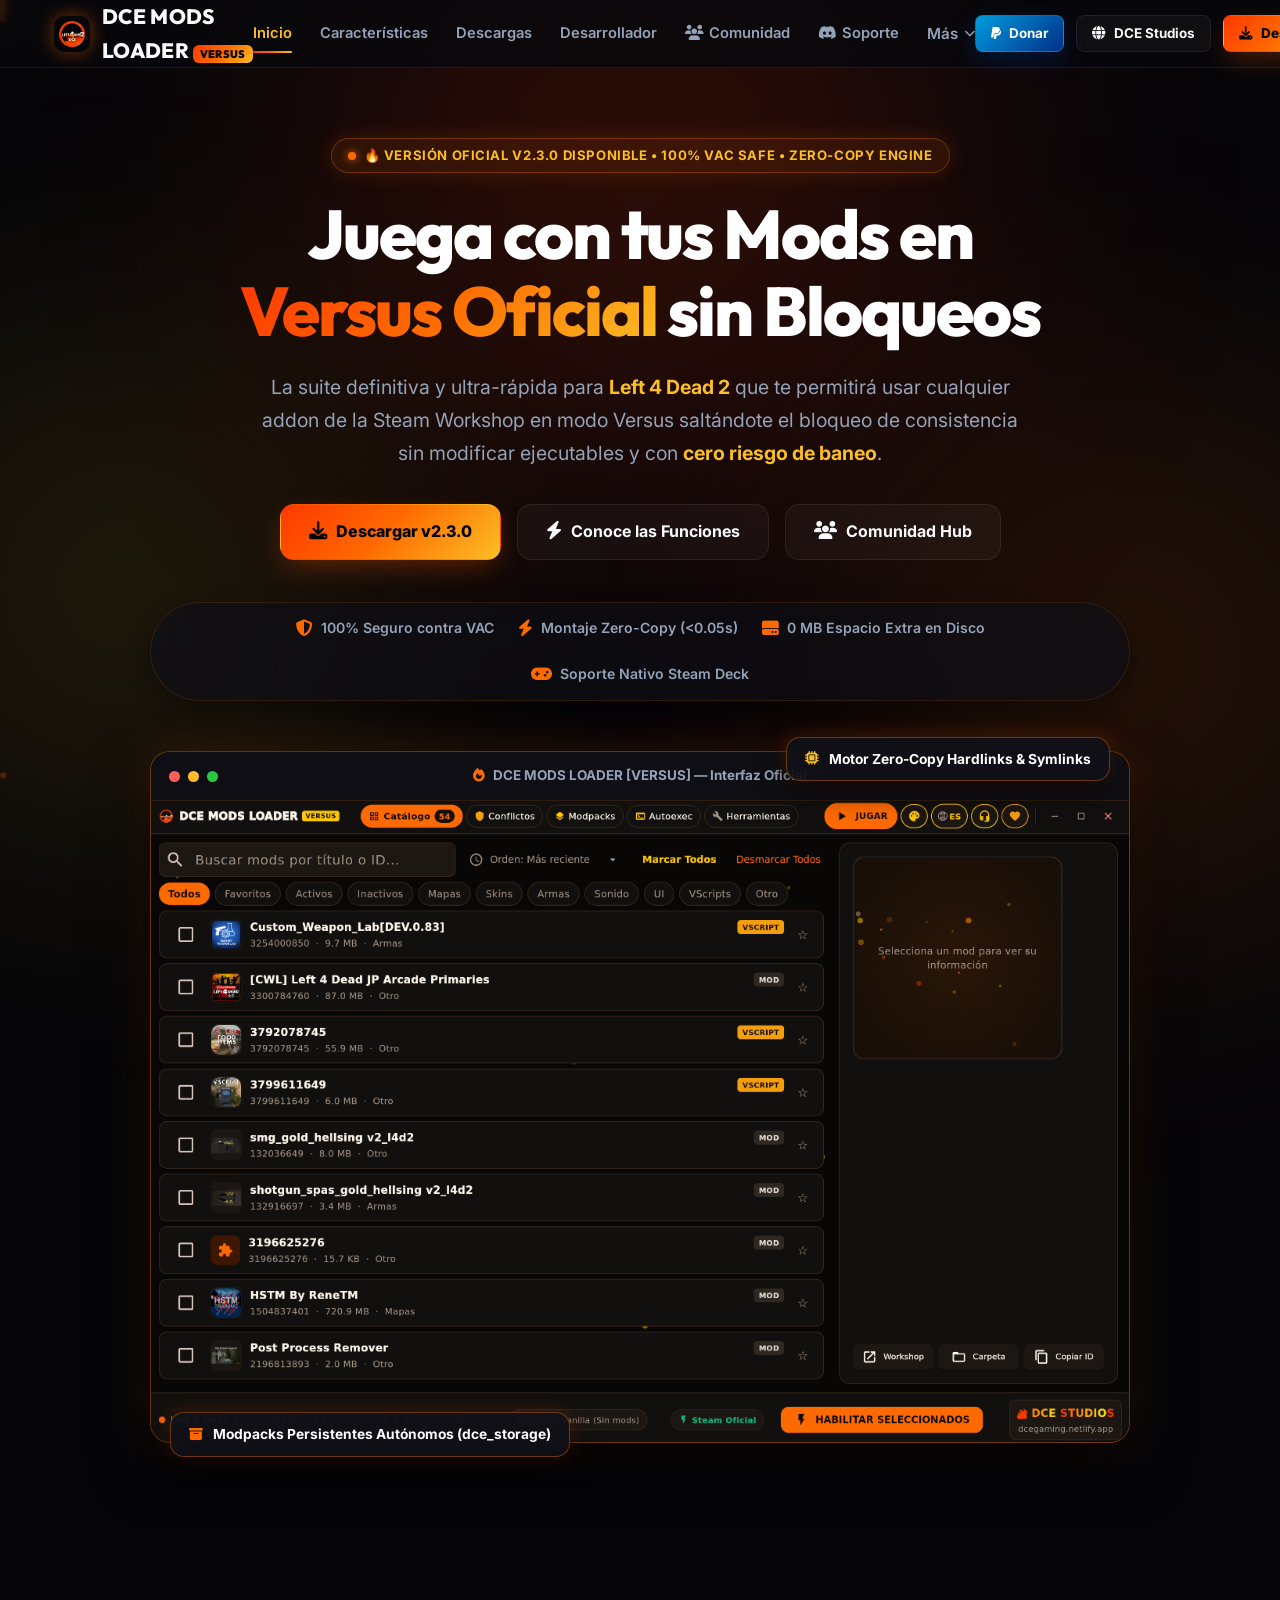
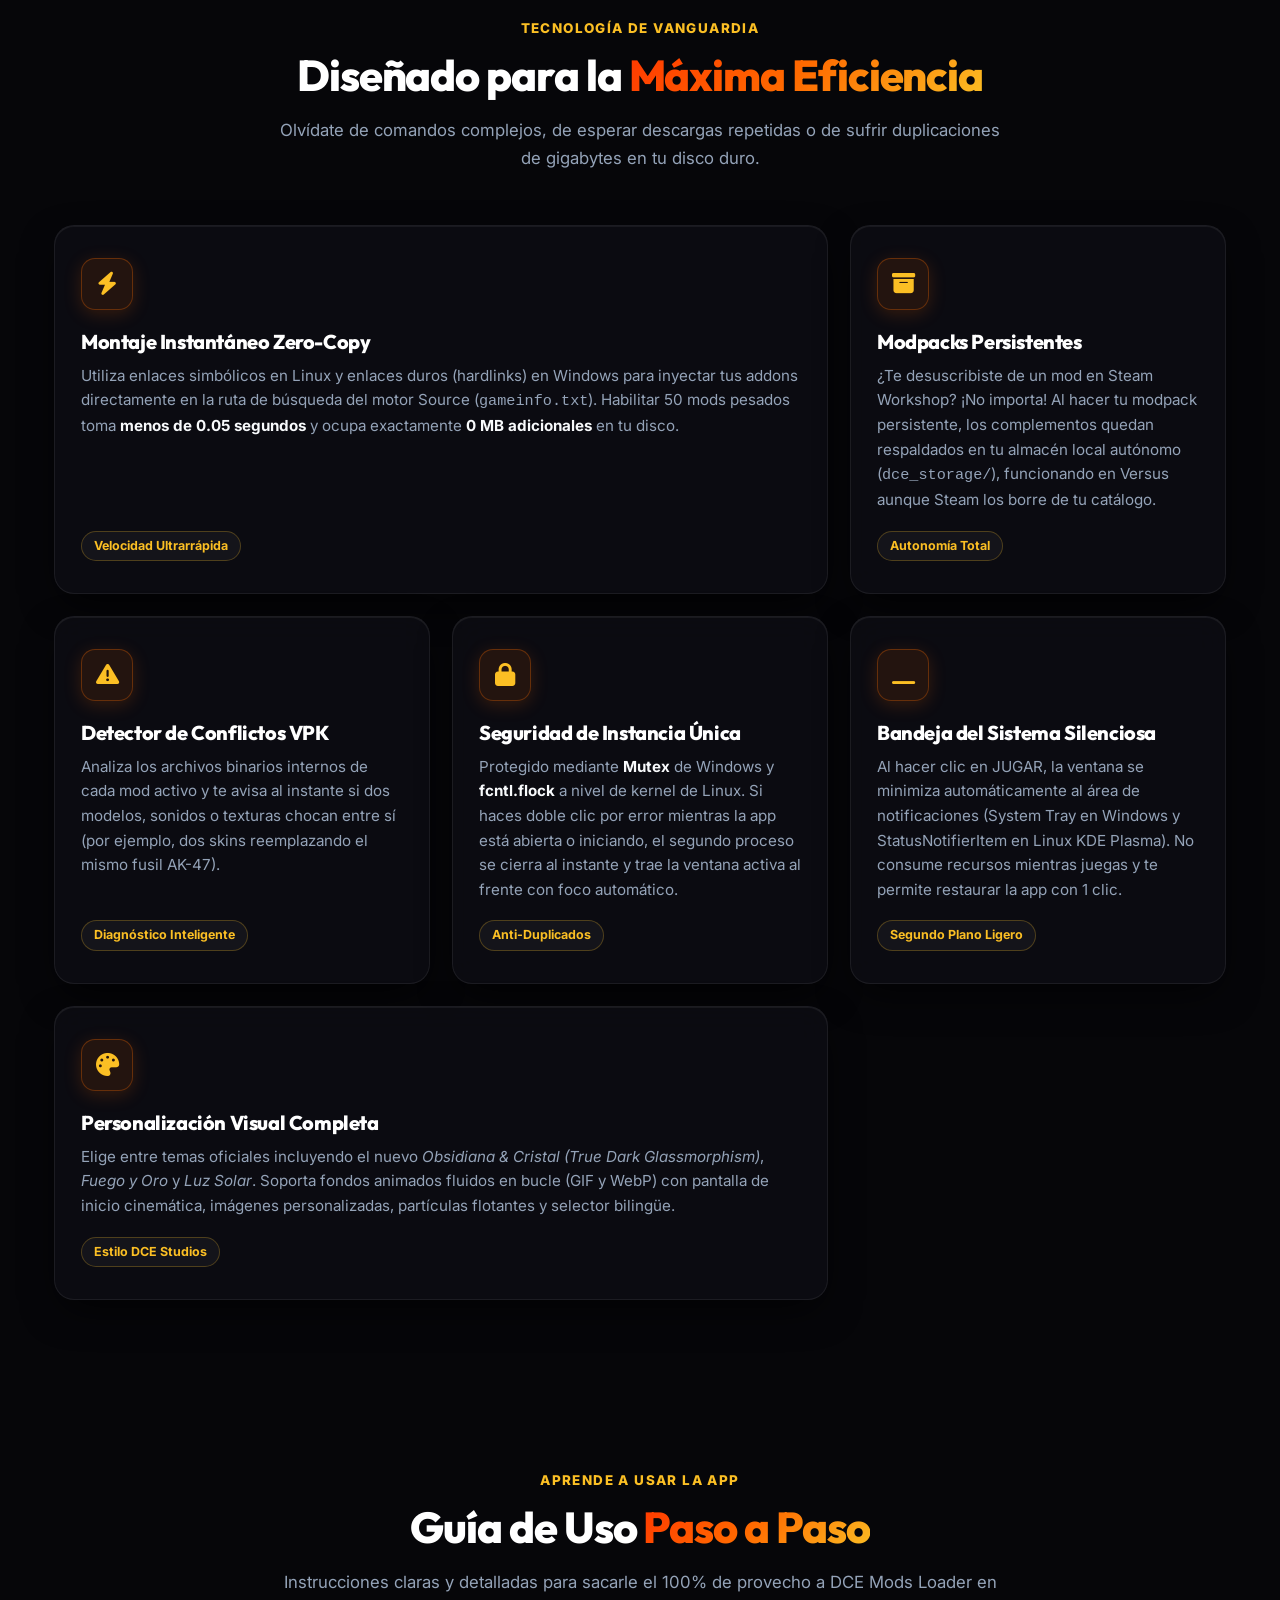
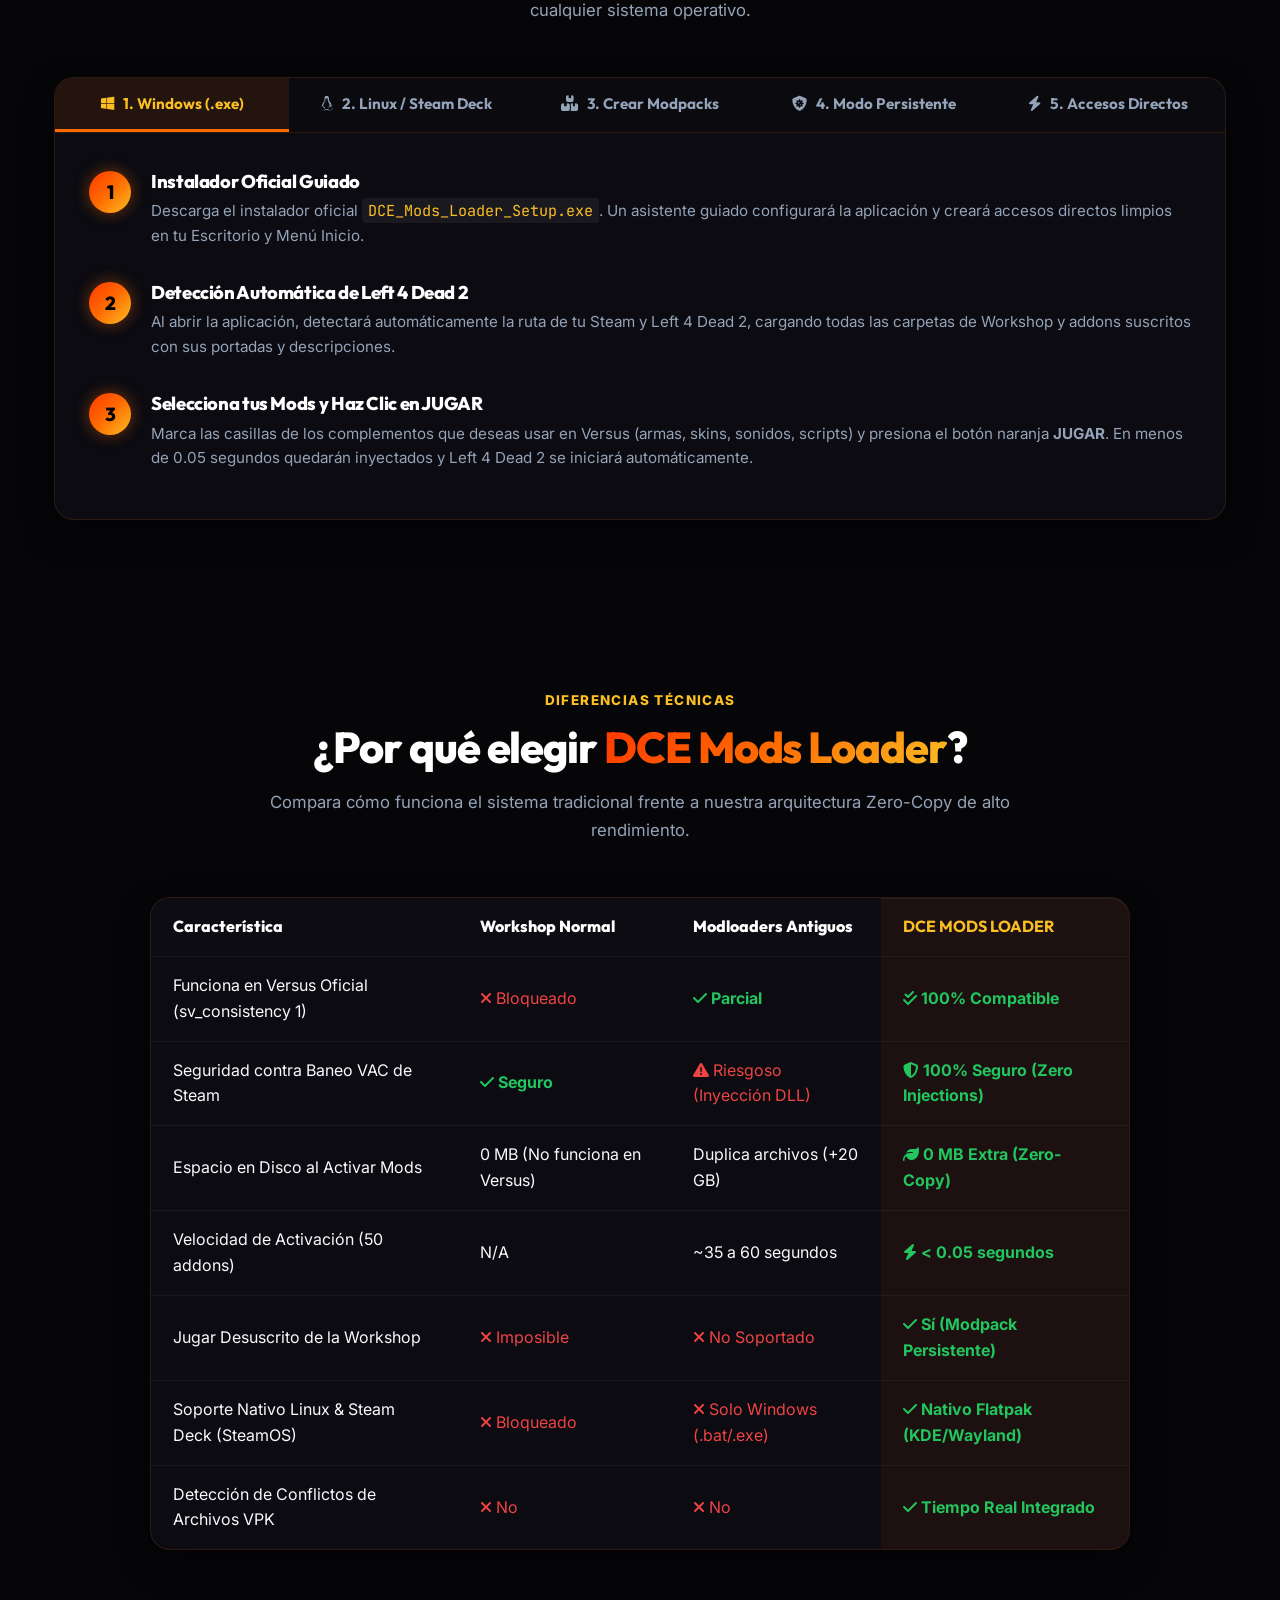
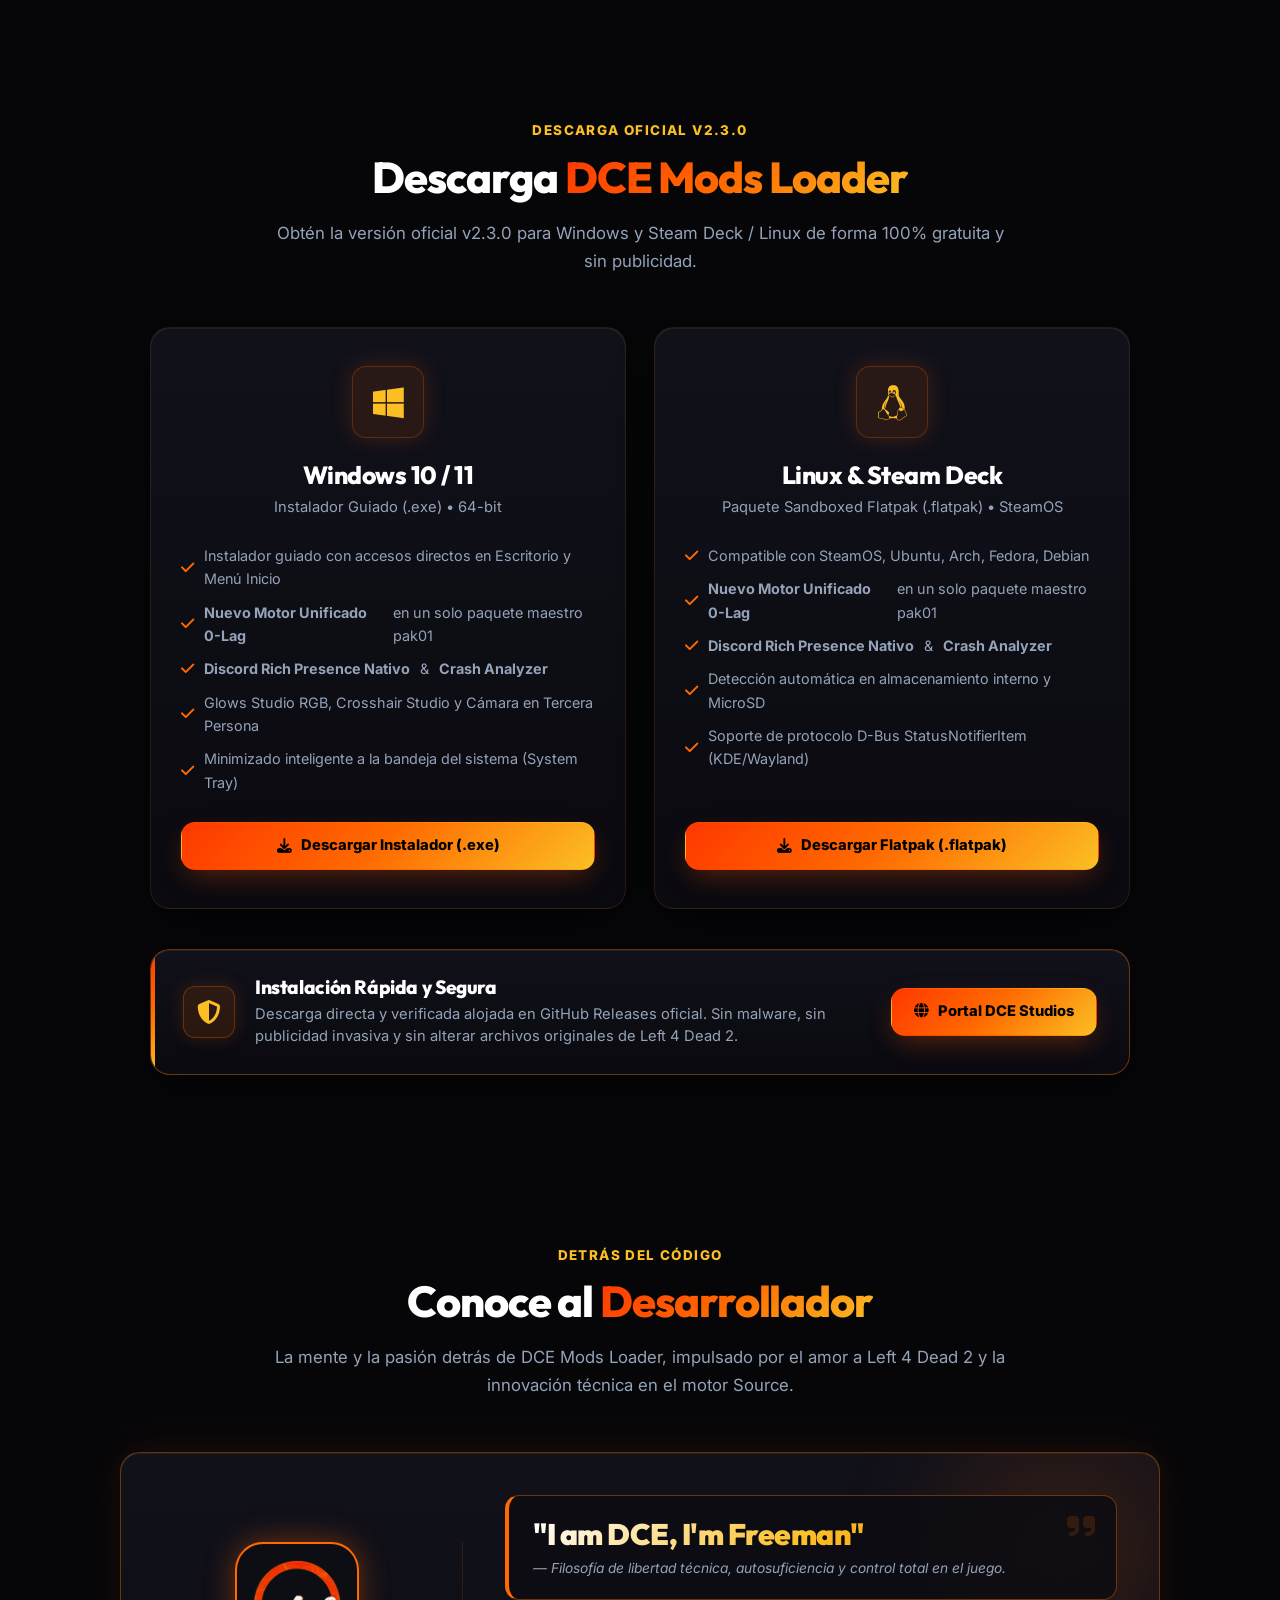
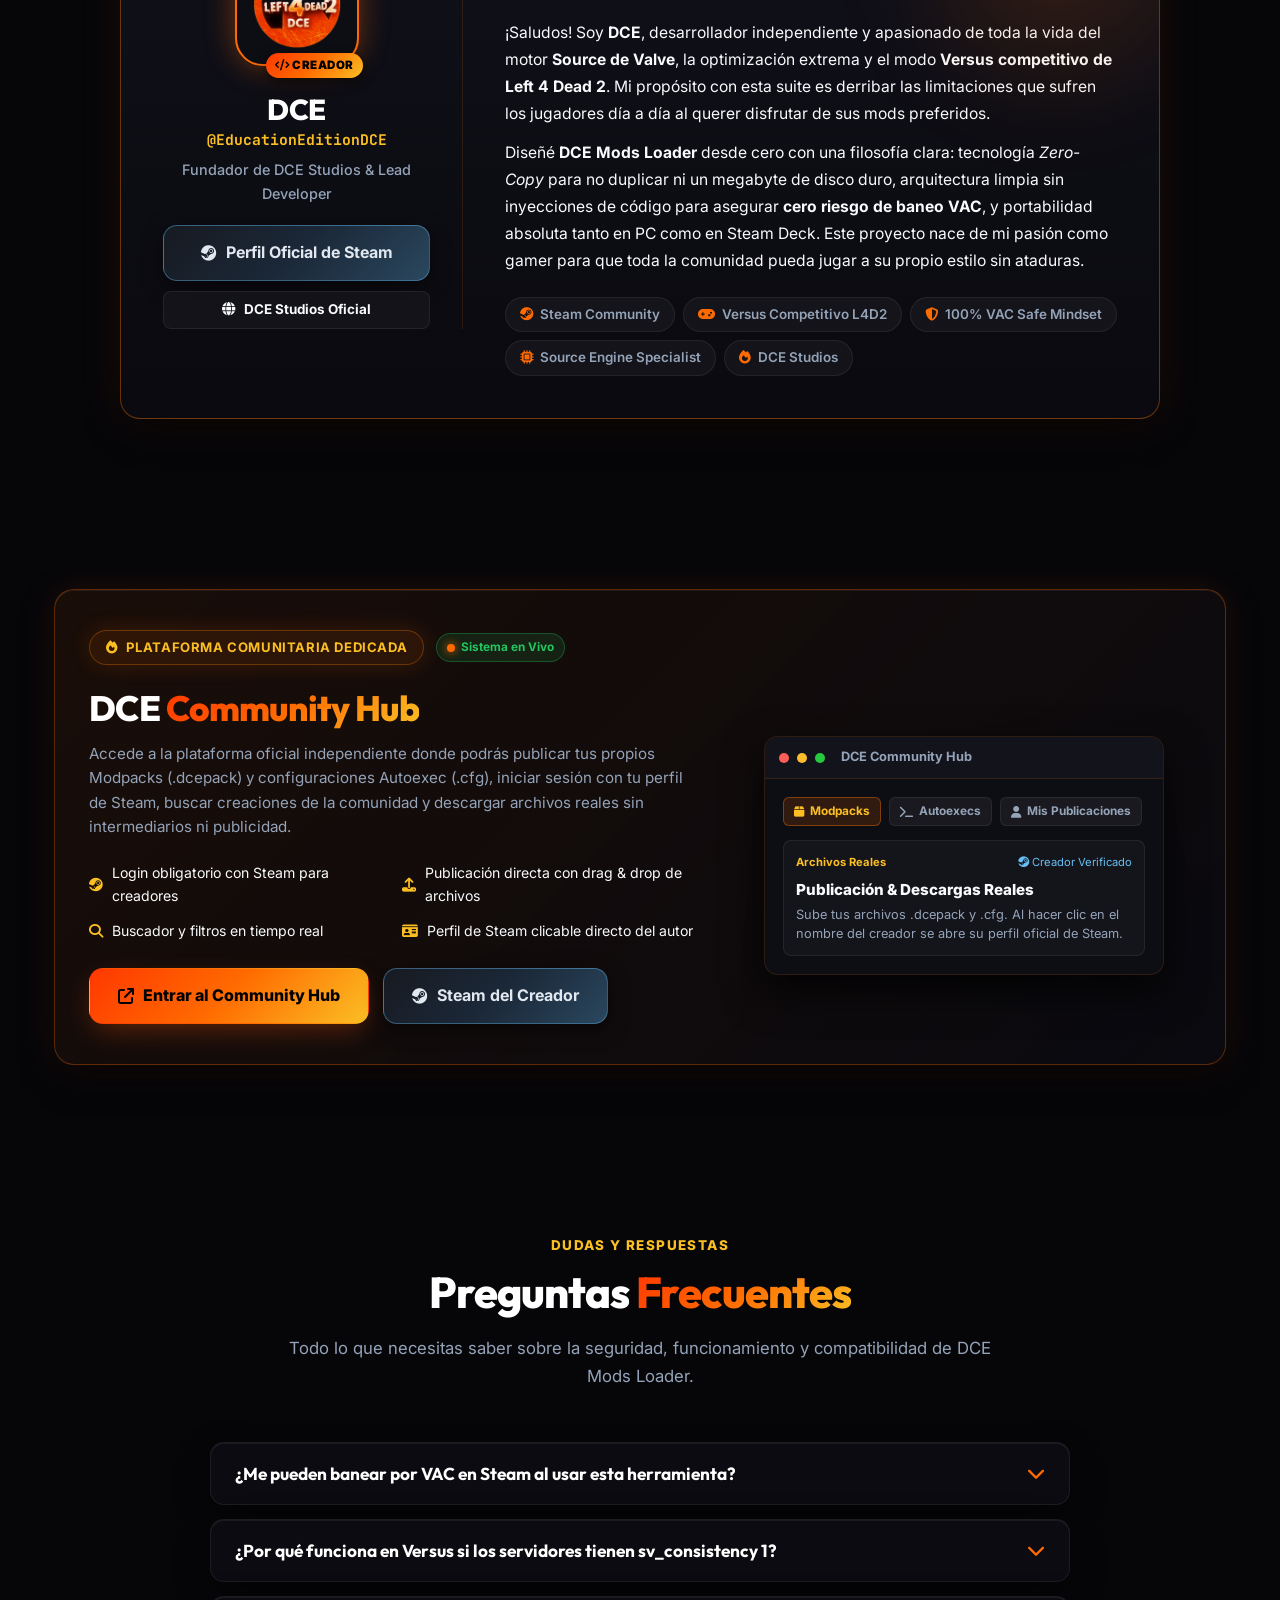
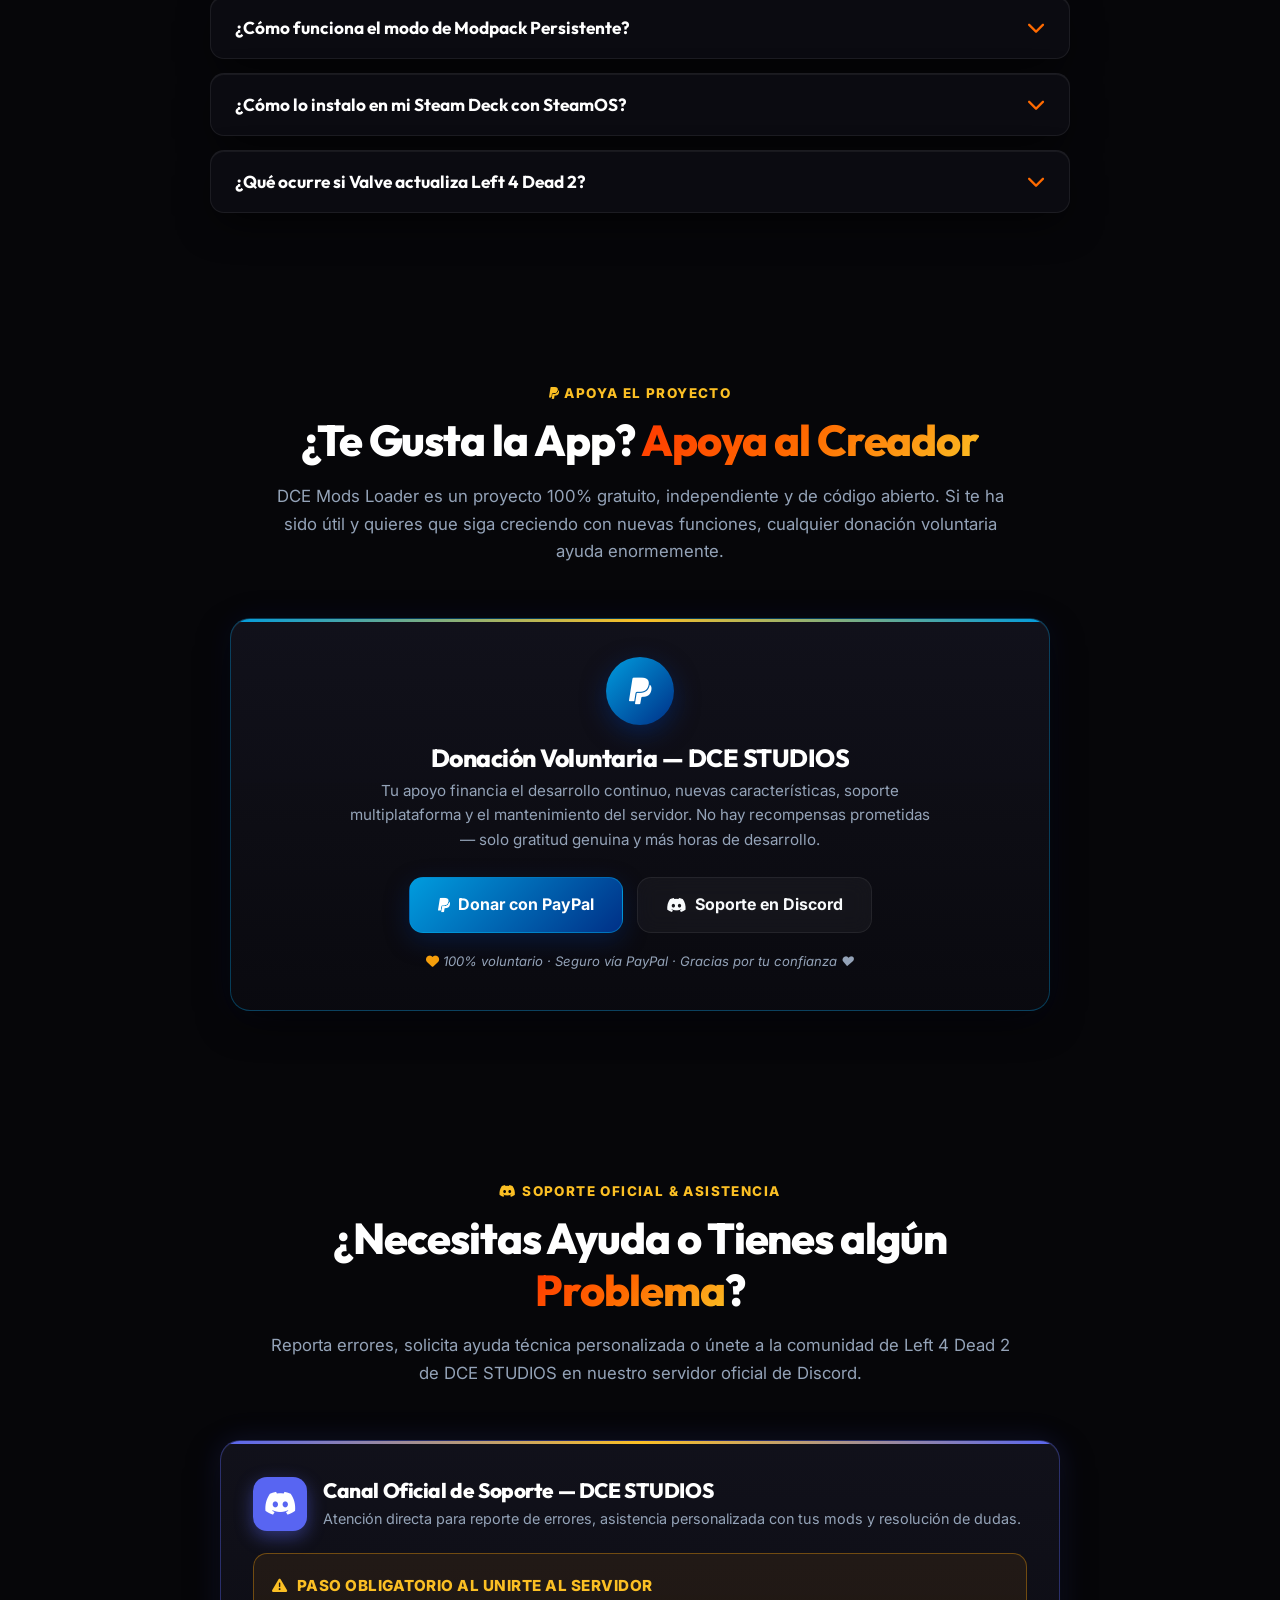
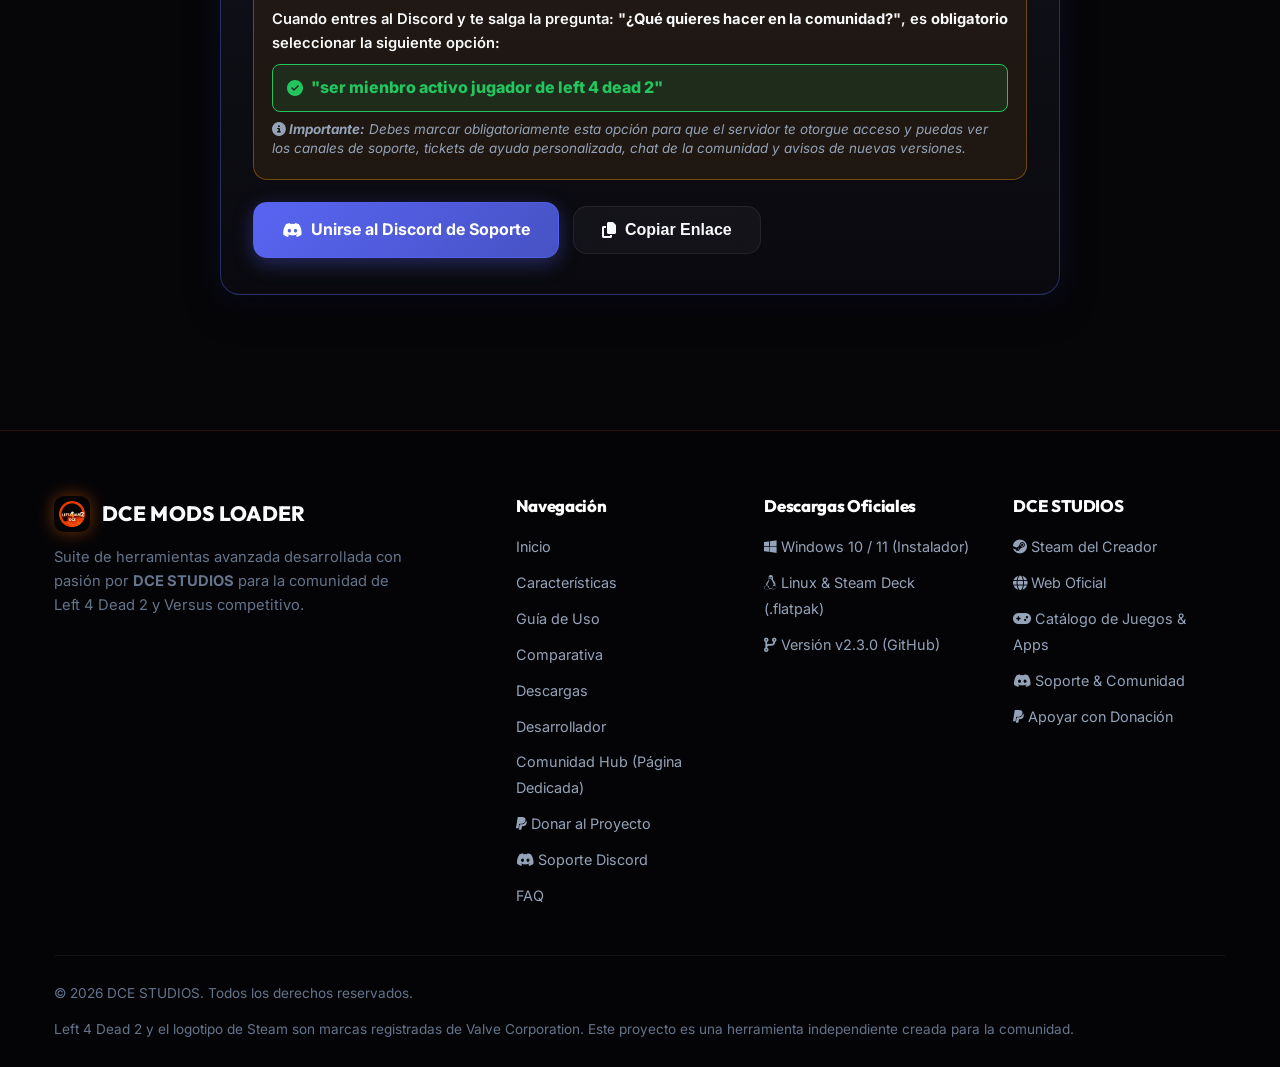
==== commit 2182fbf7: "Update to v2.3.0" ====
--- a/index.html
+++ b/index.html
@@ -6,7 +6,7 @@
   <title>DCE MODS LOADER [Versus Suite] — Left 4 Dead 2 | Descargas Oficiales</title>
 
   <!-- SEO & Social Meta Tags -->
-  <meta name="description" content="DCE Mods Loader es la suite definitiva para activar cualquier mod de Steam Workshop en Left 4 Dead 2 Versus sin baneo VAC. Descarga la versión v2.2.9 oficial para Windows, Linux y Steam Deck." />
+  <meta name="description" content="DCE Mods Loader es la suite definitiva para activar cualquier mod de Steam Workshop en Left 4 Dead 2 Versus sin baneo VAC. Descarga la versión v2.3.0 oficial para Windows, Linux y Steam Deck." />
   <meta name="keywords" content="Left 4 Dead 2, L4D2, Versus Mods, Steam Workshop Versus, DCE Studios, Mod Loader, VAC Safe, Zero Copy, Flatpak, Steam Deck" />
   <meta name="author" content="DCE STUDIOS" />
   <meta property="og:title" content="DCE MODS LOADER — Versus Suite (Left 4 Dead 2) | Descargas Oficiales" />
@@ -85,7 +85,7 @@
           </li>
           <li class="mobile-only-action">
             <a href="#descargas" class="btn btn-primary btn-sm" style="width: 100%;">
-              <i class="fas fa-download"></i> <span>Descargar v2.2.9</span>
+              <i class="fas fa-download"></i> <span>Descargar v2.3.0</span>
             </a>
           </li>
           <li class="mobile-only-action">
@@ -126,7 +126,7 @@
 
           <div class="badge badge-flame hero-badge">
             <span class="badge-pulse"></span>
-            <span>🔥 Versión Oficial v2.2.9 Disponible • 100% VAC Safe • Zero-Copy Engine</span>
+            <span>🔥 Versión Oficial v2.3.0 Disponible • 100% VAC Safe • Zero-Copy Engine</span>
           </div>
 
           <h1 class="hero-title">
@@ -141,7 +141,7 @@
           <div class="hero-cta-group">
             <a href="#descargas" class="btn btn-primary btn-lg hero-cta-main">
               <i class="fas fa-download btn-icon"></i>
-              <span>Descargar v2.2.9</span>
+              <span>Descargar v2.3.0</span>
             </a>
 
             <a href="#caracteristicas" class="btn btn-secondary btn-lg">
@@ -585,10 +585,10 @@
       <div class="container">
 
         <div class="section-header">
-          <span class="section-tag">Descarga Oficial v2.2.9</span>
+          <span class="section-tag">Descarga Oficial v2.3.0</span>
           <h2 class="section-title">Descarga <span class="text-gradient">DCE Mods Loader</span></h2>
           <p class="section-desc">
-            Obtén la versión oficial v2.2.9 para Windows y Steam Deck / Linux de forma 100% gratuita y sin publicidad.
+            Obtén la versión oficial v2.3.0 para Windows y Steam Deck / Linux de forma 100% gratuita y sin publicidad.
           </p>
         </div>
 
@@ -611,7 +611,7 @@
             </ul>
 
             <div class="download-btn-wrapper">
-              <a href="https://github.com/DCE-21k69/DCE-MODLOADER-VERSUS.L4D2-WED-PAGINE/releases/download/v2.2.9/DCE_Mods_Loader_Setup.exe" class="btn btn-primary" download>
+              <a href="https://github.com/DCE-21k69/DCE-MODLOADER-VERSUS.L4D2-WED-PAGINE/releases/download/v2.3.0/DCE_Mods_Loader_Setup.exe" class="btn btn-primary" download>
                 <i class="fas fa-download"></i>
                 <span>Descargar Instalador (.exe)</span>
               </a>
@@ -635,7 +635,7 @@
             </ul>
 
             <div class="download-btn-wrapper">
-              <a href="https://github.com/DCE-21k69/DCE-MODLOADER-VERSUS.L4D2-WED-PAGINE/releases/download/v2.2.9/DCE_Mods_Loader.flatpak" class="btn btn-primary" download>
+              <a href="https://github.com/DCE-21k69/DCE-MODLOADER-VERSUS.L4D2-WED-PAGINE/releases/download/v2.3.0/DCE_Mods_Loader.flatpak" class="btn btn-primary" download>
                 <i class="fas fa-download"></i>
                 <span>Descargar Flatpak (.flatpak)</span>
               </a>
@@ -1048,9 +1048,9 @@
           <div class="footer-column">
             <h4>Descargas Oficiales</h4>
             <ul class="footer-links">
-              <li><a href="https://github.com/DCE-21k69/DCE-MODLOADER-VERSUS.L4D2-WED-PAGINE/releases/download/v2.2.9/DCE_Mods_Loader_Setup.exe"><i class="fab fa-windows"></i> Windows 10 / 11 (Instalador)</a></li>
-              <li><a href="https://github.com/DCE-21k69/DCE-MODLOADER-VERSUS.L4D2-WED-PAGINE/releases/download/v2.2.9/DCE_Mods_Loader.flatpak"><i class="fab fa-linux"></i> Linux &amp; Steam Deck (.flatpak)</a></li>
-              <li><a href="https://github.com/DCE-21k69/DCE-MODLOADER-VERSUS.L4D2-WED-PAGINE/releases/tag/v2.2.9" target="_blank" rel="noopener noreferrer"><i class="fas fa-code-branch"></i> Versión v2.2.9 (GitHub)</a></li>
+              <li><a href="https://github.com/DCE-21k69/DCE-MODLOADER-VERSUS.L4D2-WED-PAGINE/releases/download/v2.3.0/DCE_Mods_Loader_Setup.exe"><i class="fab fa-windows"></i> Windows 10 / 11 (Instalador)</a></li>
+              <li><a href="https://github.com/DCE-21k69/DCE-MODLOADER-VERSUS.L4D2-WED-PAGINE/releases/download/v2.3.0/DCE_Mods_Loader.flatpak"><i class="fab fa-linux"></i> Linux &amp; Steam Deck (.flatpak)</a></li>
+              <li><a href="https://github.com/DCE-21k69/DCE-MODLOADER-VERSUS.L4D2-WED-PAGINE/releases/tag/v2.3.0" target="_blank" rel="noopener noreferrer"><i class="fas fa-code-branch"></i> Versión v2.3.0 (GitHub)</a></li>
             </ul>
           </div>
 
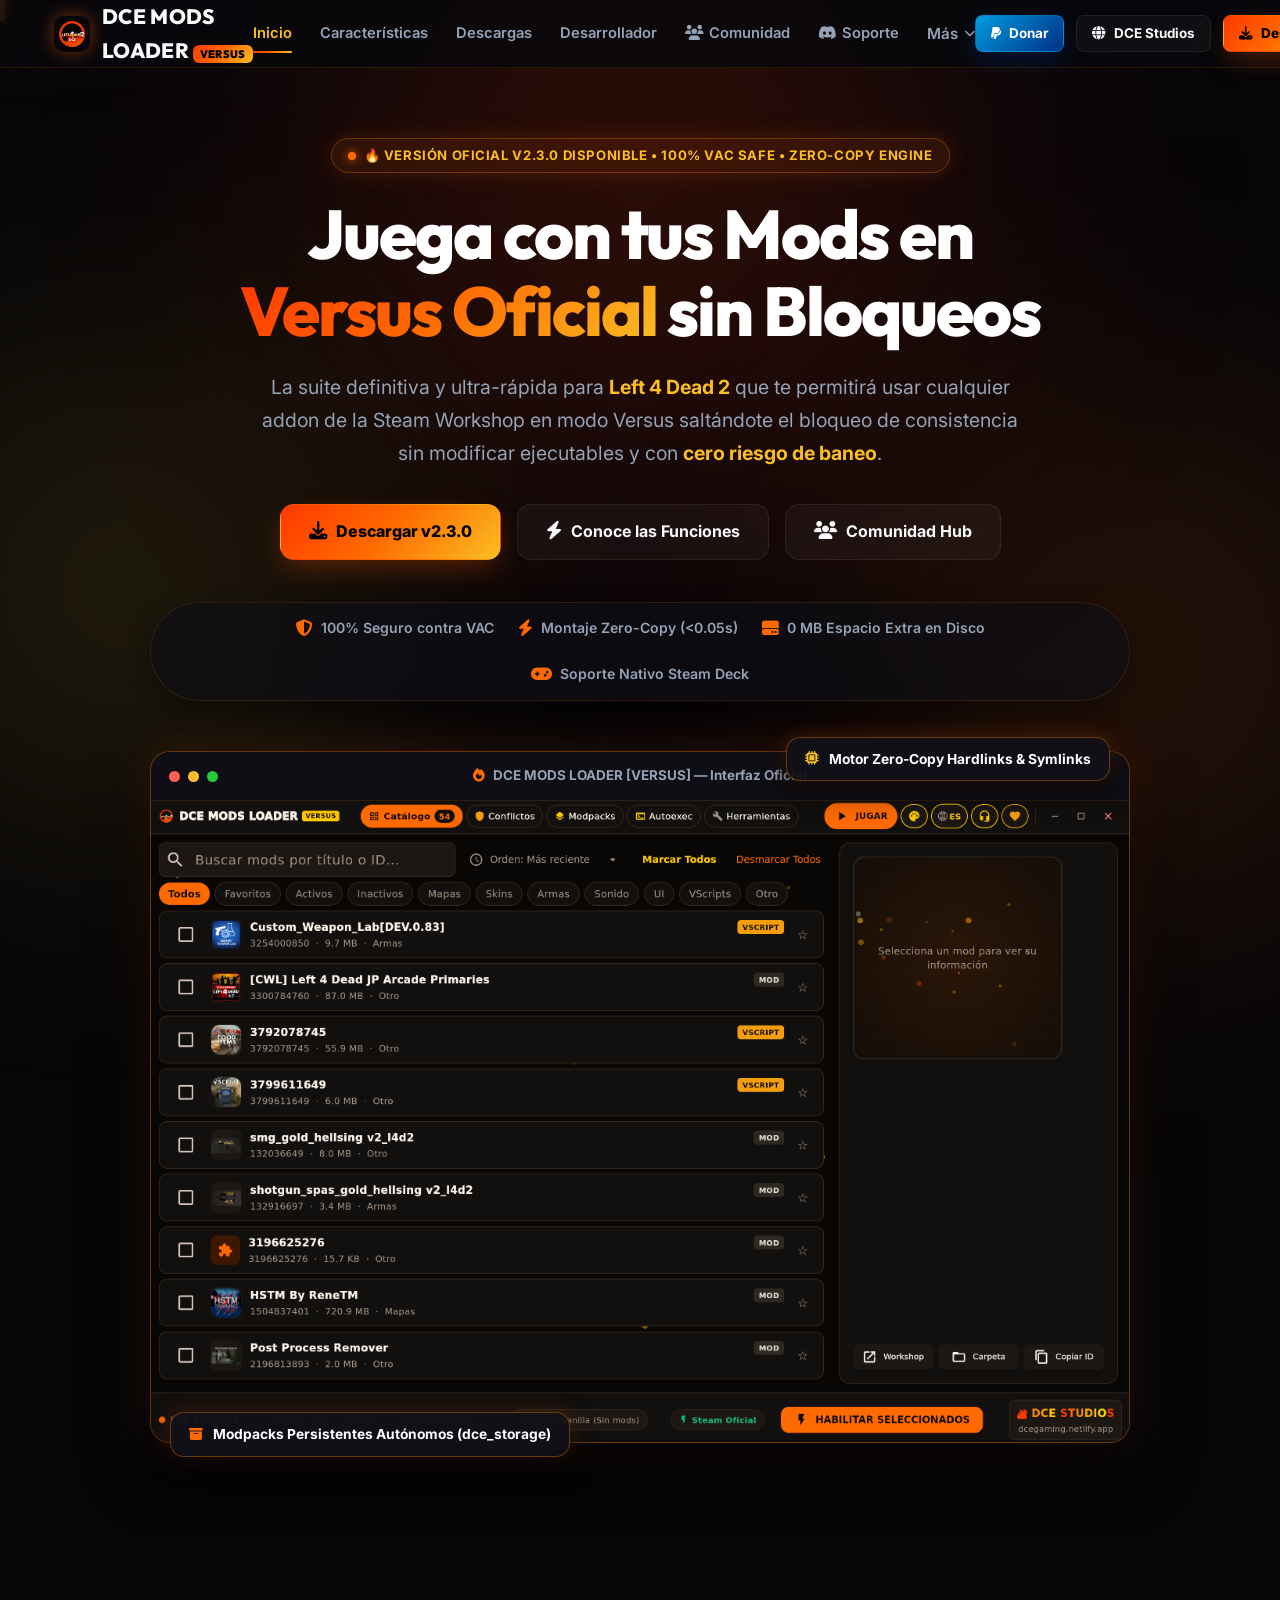
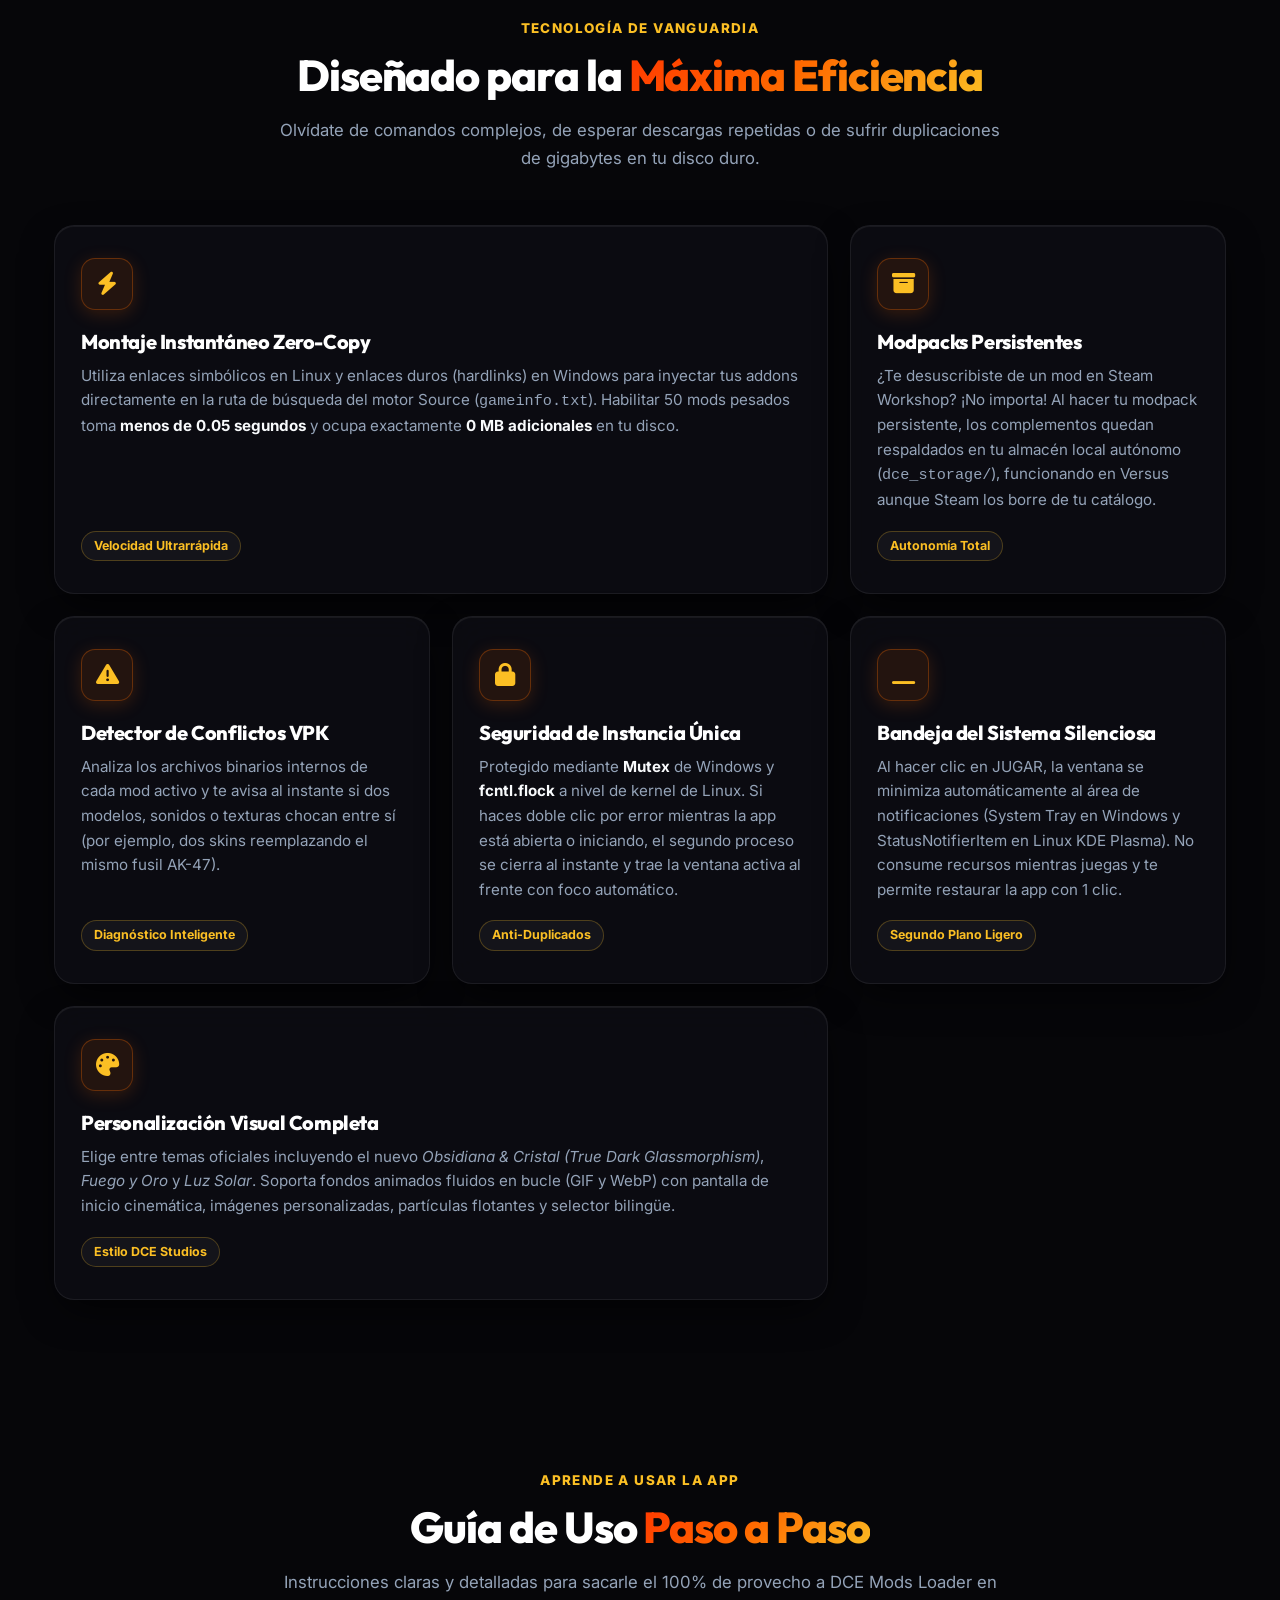
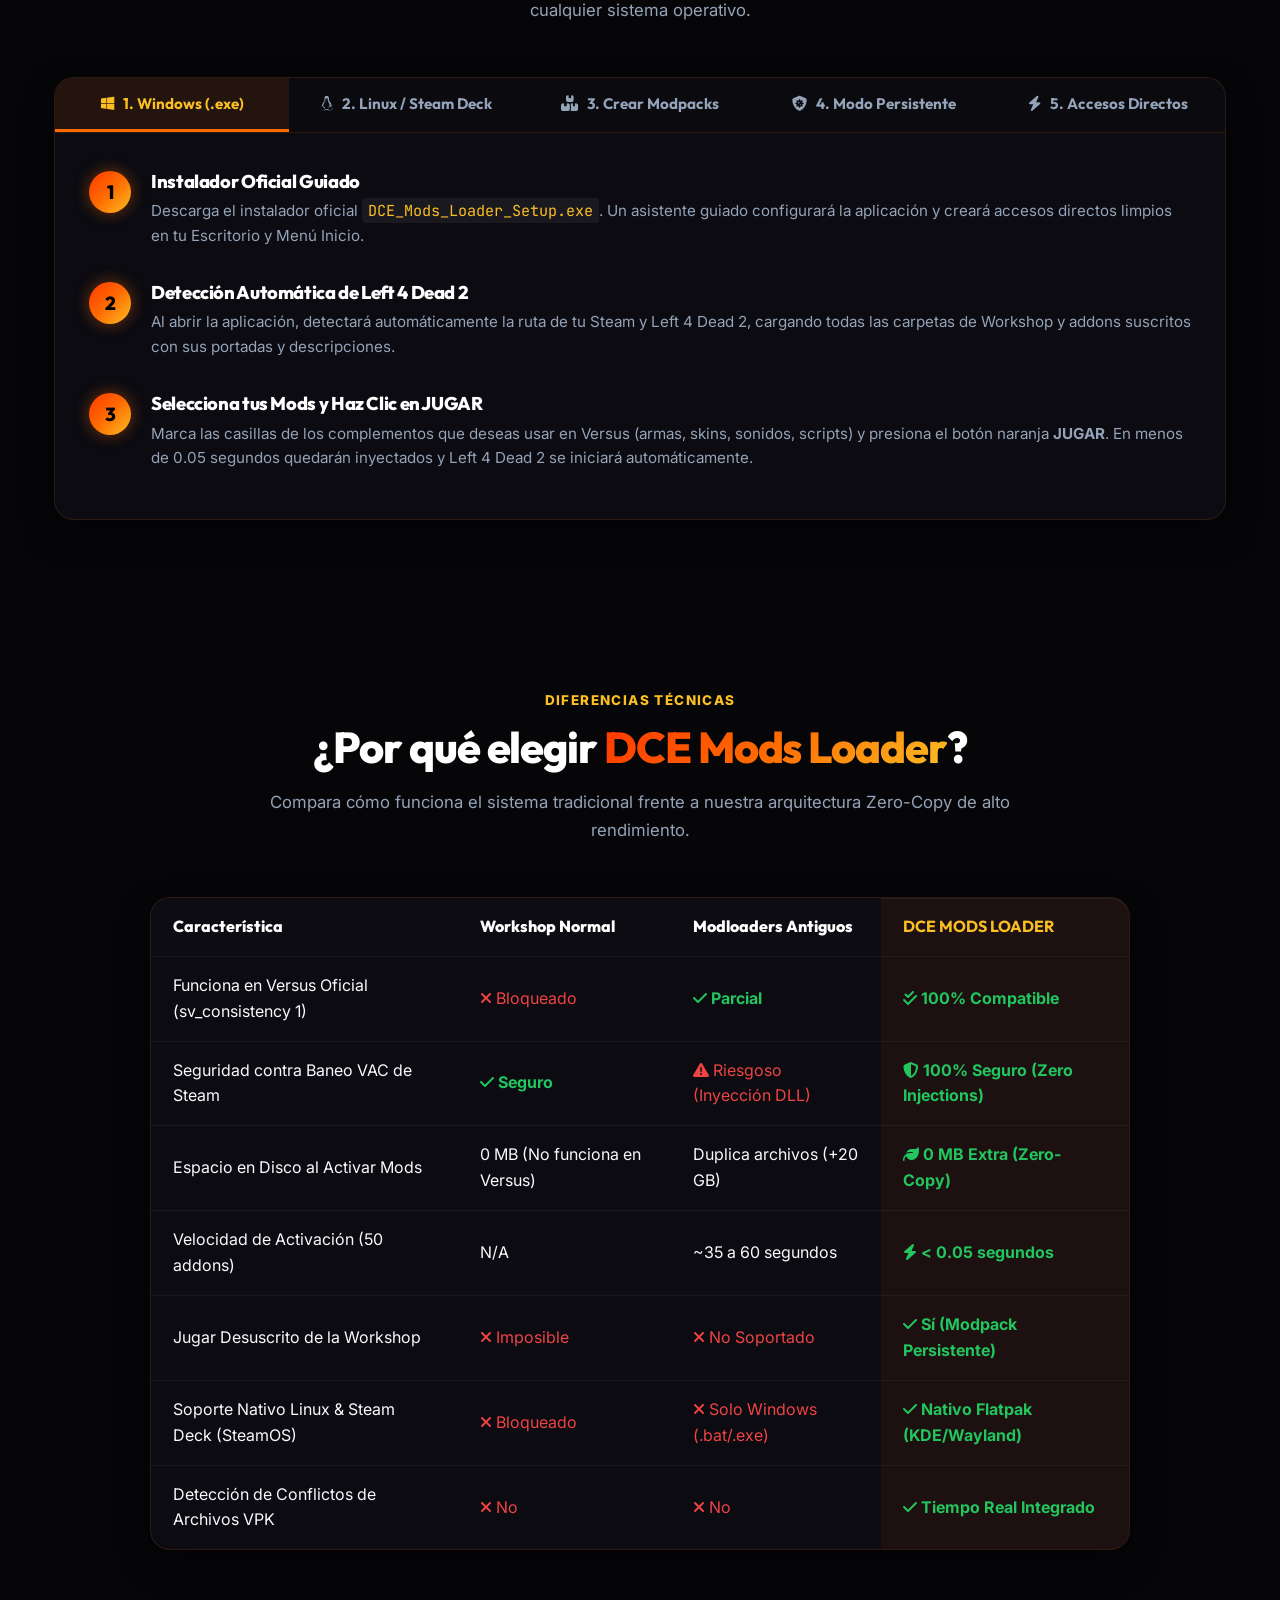
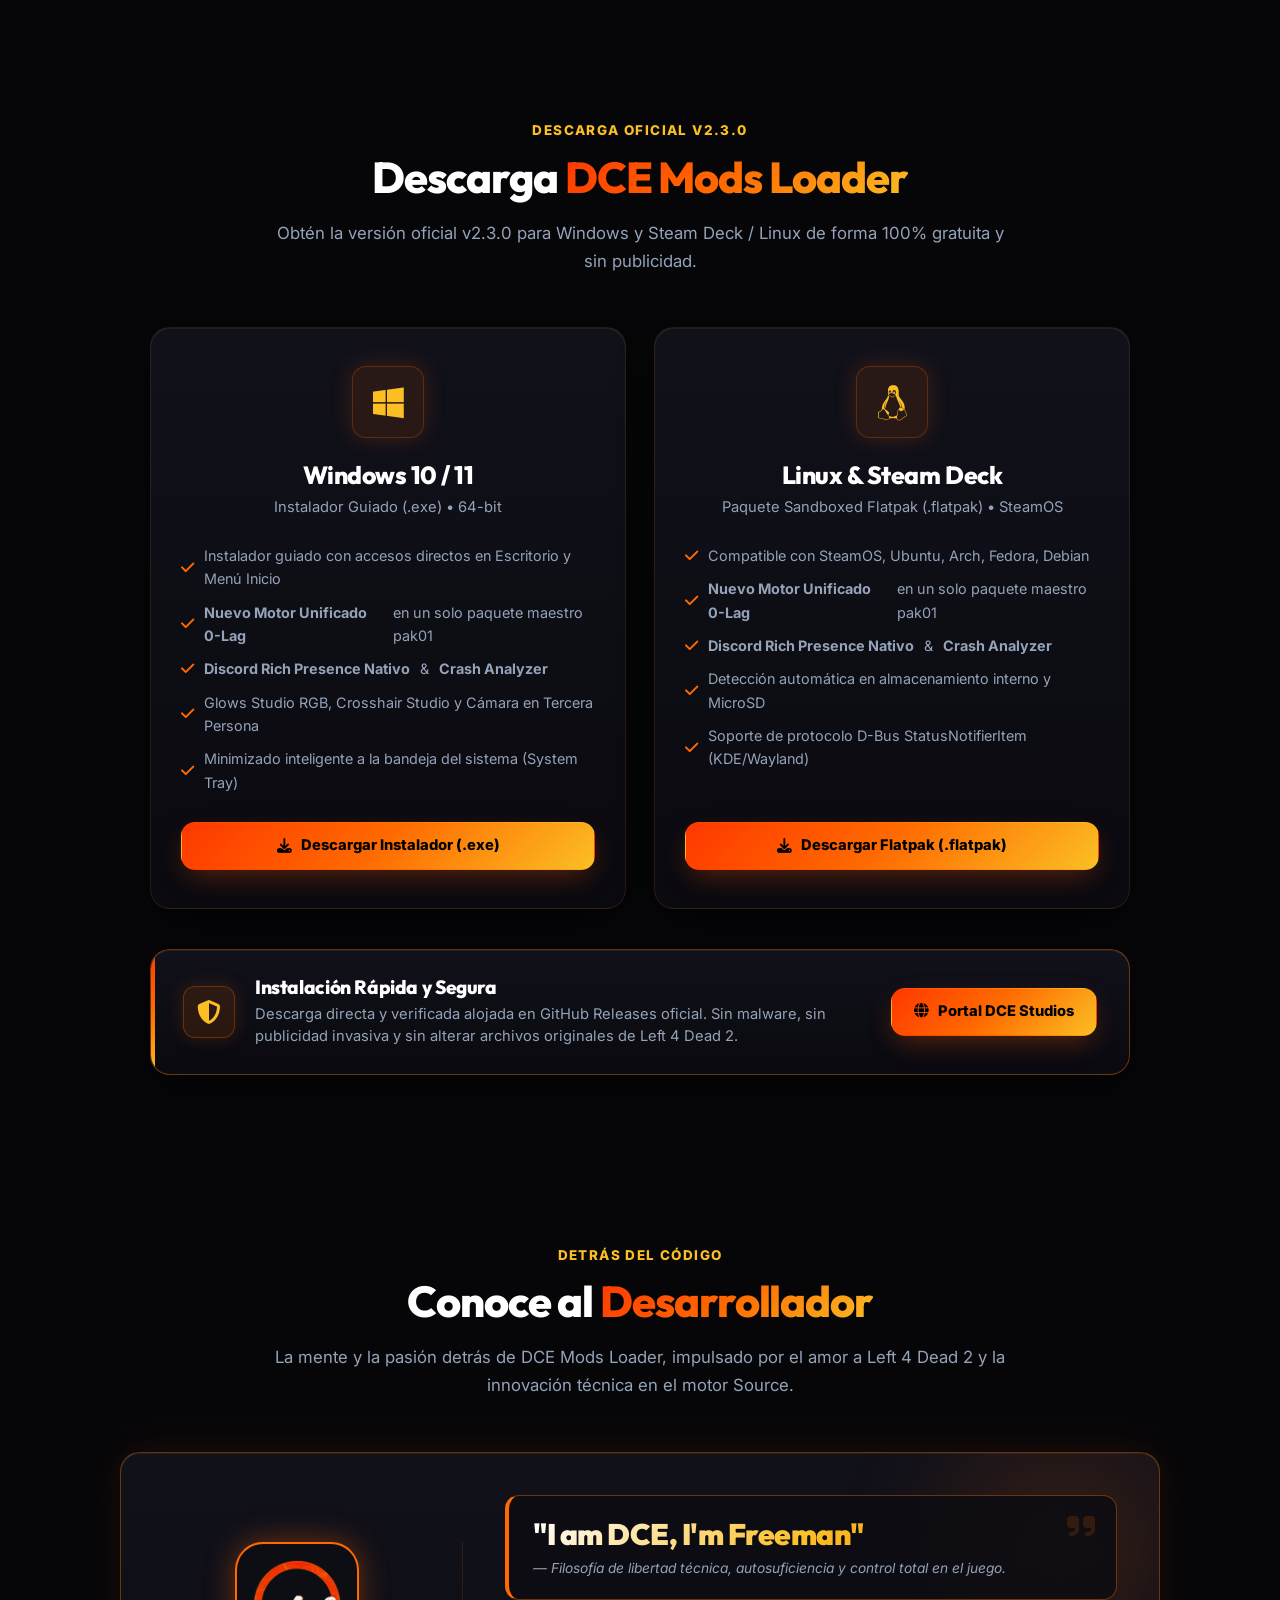
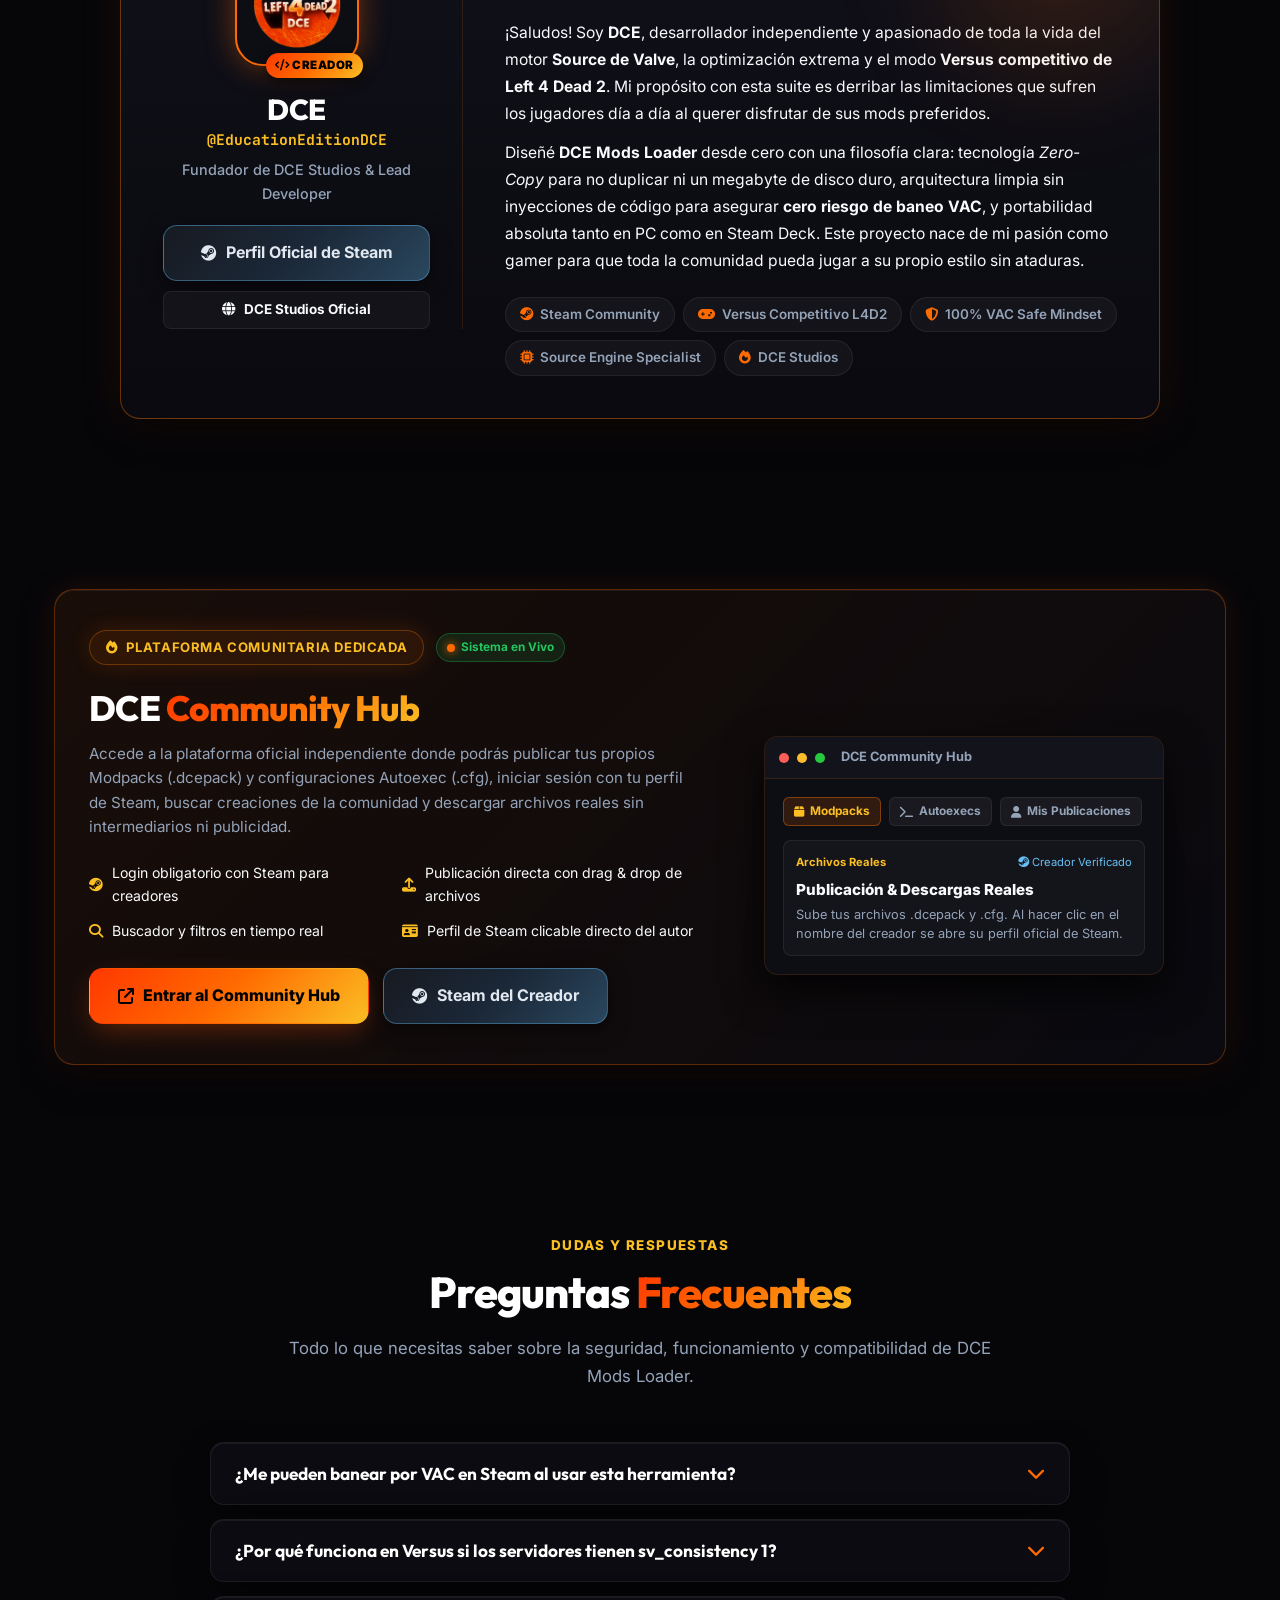
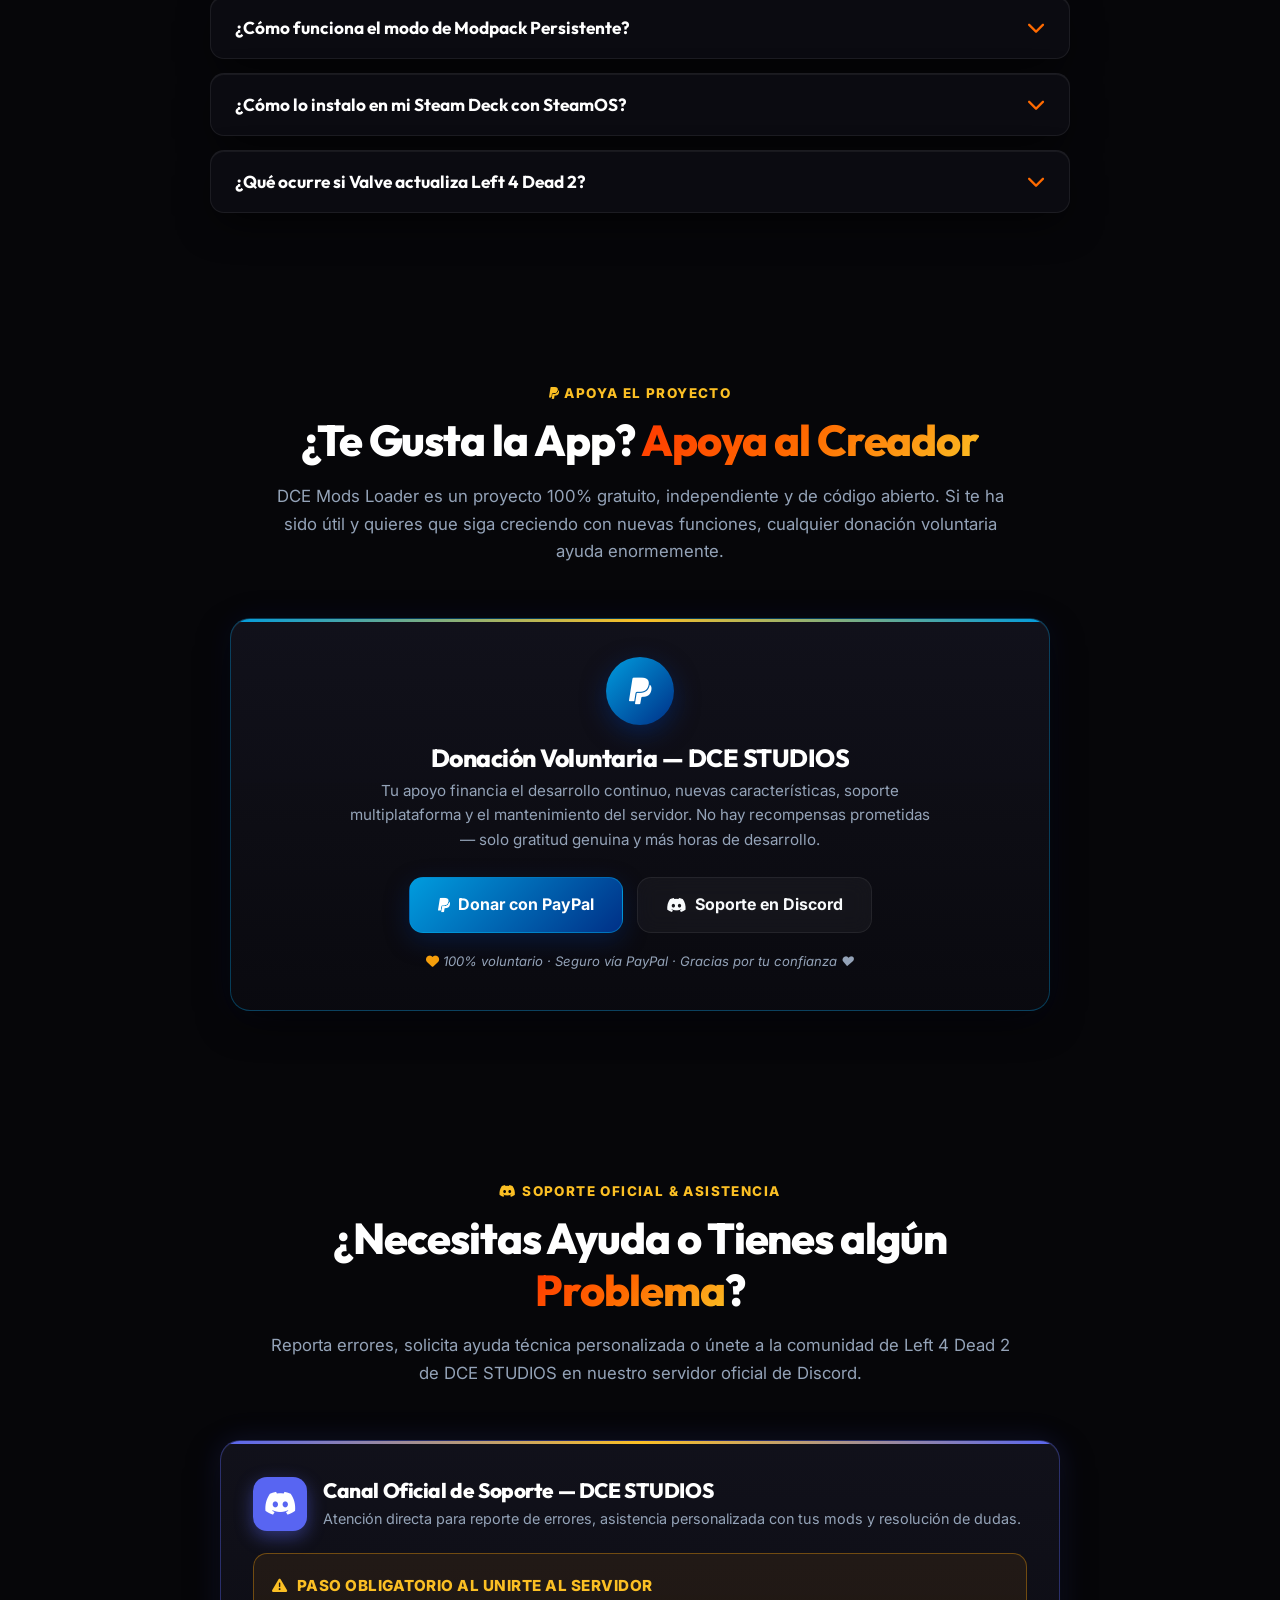
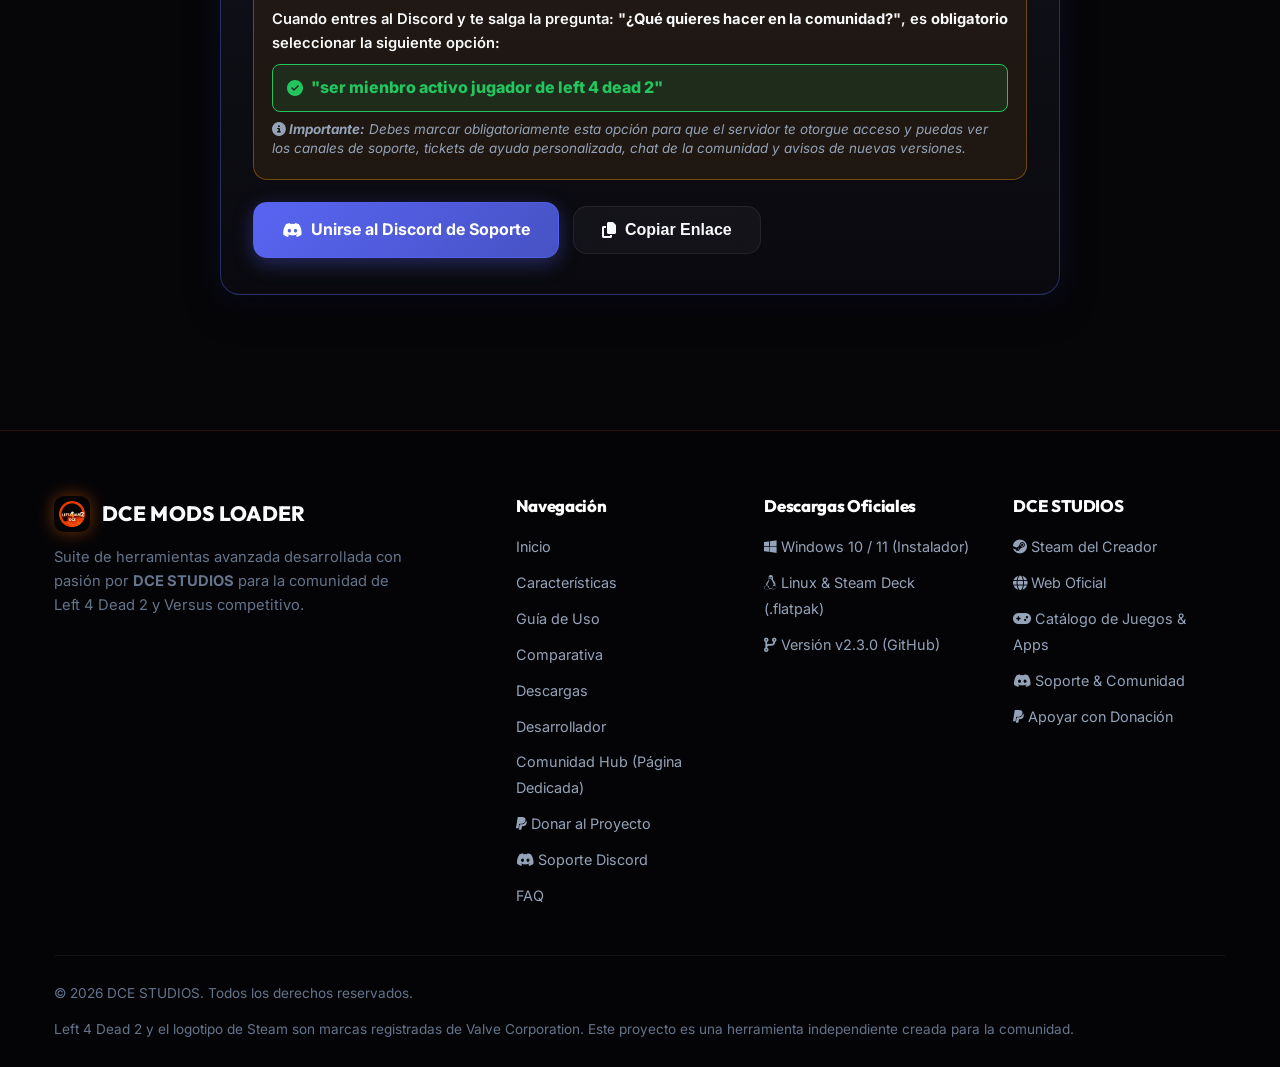
==== commit e8198ead: "chore: cambiar URLs a dcemodsloaderl4d2.me y dcegaming.studio, e incluir archivo de verificacion Goo" ====
--- a/index.html
+++ b/index.html
@@ -13,7 +13,7 @@
   <meta property="og:description" content="Activa skins, armas, personajes y sonidos en modo Versus oficial sin restricciones de consistencia y 100% seguro contra VAC." />
   <meta property="og:image" content="dcemod2.png" />
   <meta property="og:type" content="website" />
-  <meta property="og:url" content="https://dcemodsloaderversusl4d2.netlify.app/" />
+  <meta property="og:url" content="https://dcemodsloaderl4d2.me/" />
 
   <!-- Favicon -->
   <link rel="icon" type="image/png" href="icono.png" />
@@ -104,7 +104,7 @@
           <a href="https://www.paypal.com/ncp/payment/N76HFPRT372D2" target="_blank" rel="noopener noreferrer" class="btn btn-paypal btn-sm nav-btn-desktop" title="Apoyar el proyecto — Donar con PayPal">
             <i class="fab fa-paypal"></i> <span>Donar</span>
           </a>
-          <a href="https://dcegaming.netlify.app/" target="_blank" rel="noopener noreferrer" class="btn btn-secondary btn-sm nav-btn-desktop">
+          <a href="https://dcegaming.studio/" target="_blank" rel="noopener noreferrer" class="btn btn-secondary btn-sm nav-btn-desktop">
             <i class="fas fa-globe"></i> <span>DCE Studios</span>
           </a>
           <a href="#descargas" class="btn btn-primary btn-sm nav-btn-desktop">
@@ -653,7 +653,7 @@
               <p>Descarga directa y verificada alojada en GitHub Releases oficial. Sin malware, sin publicidad invasiva y sin alterar archivos originales de Left 4 Dead 2.</p>
             </div>
           </div>
-          <a href="https://dcegaming.netlify.app/" target="_blank" rel="noopener noreferrer" class="btn btn-primary" style="flex-shrink: 0;">
+          <a href="https://dcegaming.studio/" target="_blank" rel="noopener noreferrer" class="btn btn-primary" style="flex-shrink: 0;">
             <i class="fas fa-globe"></i> <span>Portal DCE Studios</span>
           </a>
         </div>
@@ -695,7 +695,7 @@
                   <span>Perfil Oficial de Steam</span>
                 </a>
 
-                <a href="https://dcegaming.netlify.app/" target="_blank" rel="noopener noreferrer" class="btn btn-secondary btn-sm">
+                <a href="https://dcegaming.studio/" target="_blank" rel="noopener noreferrer" class="btn btn-secondary btn-sm">
                   <i class="fas fa-globe"></i>
                   <span>DCE Studios Oficial</span>
                 </a>
@@ -1058,8 +1058,8 @@
             <h4>DCE STUDIOS</h4>
             <ul class="footer-links">
               <li><a href="https://steamcommunity.com/id/EducationEditionDCE/" target="_blank" rel="noopener noreferrer"><i class="fab fa-steam"></i> Steam del Creador</a></li>
-              <li><a href="https://dcegaming.netlify.app/" target="_blank" rel="noopener noreferrer"><i class="fas fa-globe"></i> Web Oficial</a></li>
-              <li><a href="https://dcegaming.netlify.app/" target="_blank" rel="noopener noreferrer"><i class="fas fa-gamepad"></i> Catálogo de Juegos &amp; Apps</a></li>
+              <li><a href="https://dcegaming.studio/" target="_blank" rel="noopener noreferrer"><i class="fas fa-globe"></i> Web Oficial</a></li>
+              <li><a href="https://dcegaming.studio/" target="_blank" rel="noopener noreferrer"><i class="fas fa-gamepad"></i> Catálogo de Juegos &amp; Apps</a></li>
               <li><a href="#soporte"><i class="fab fa-discord"></i> Soporte &amp; Comunidad</a></li>
               <li><a href="https://www.paypal.com/ncp/payment/N76HFPRT372D2" target="_blank" rel="noopener noreferrer"><i class="fab fa-paypal"></i> Apoyar con Donación</a></li>
             </ul>
--- a/style.css
+++ b/style.css
@@ -1,6 +1,6 @@
 /* ==============================================================================
    DCE MODS LOADER [VERSUS] — OFFICIAL LANDING PAGE STYLES (v2.2.7 PREMIUM)
-   Desarrollado por DCE STUDIOS | https://dcegaming.netlify.app/
+   Desarrollado por DCE STUDIOS | https://dcegaming.studio/
    ============================================================================== */
 
 :root {
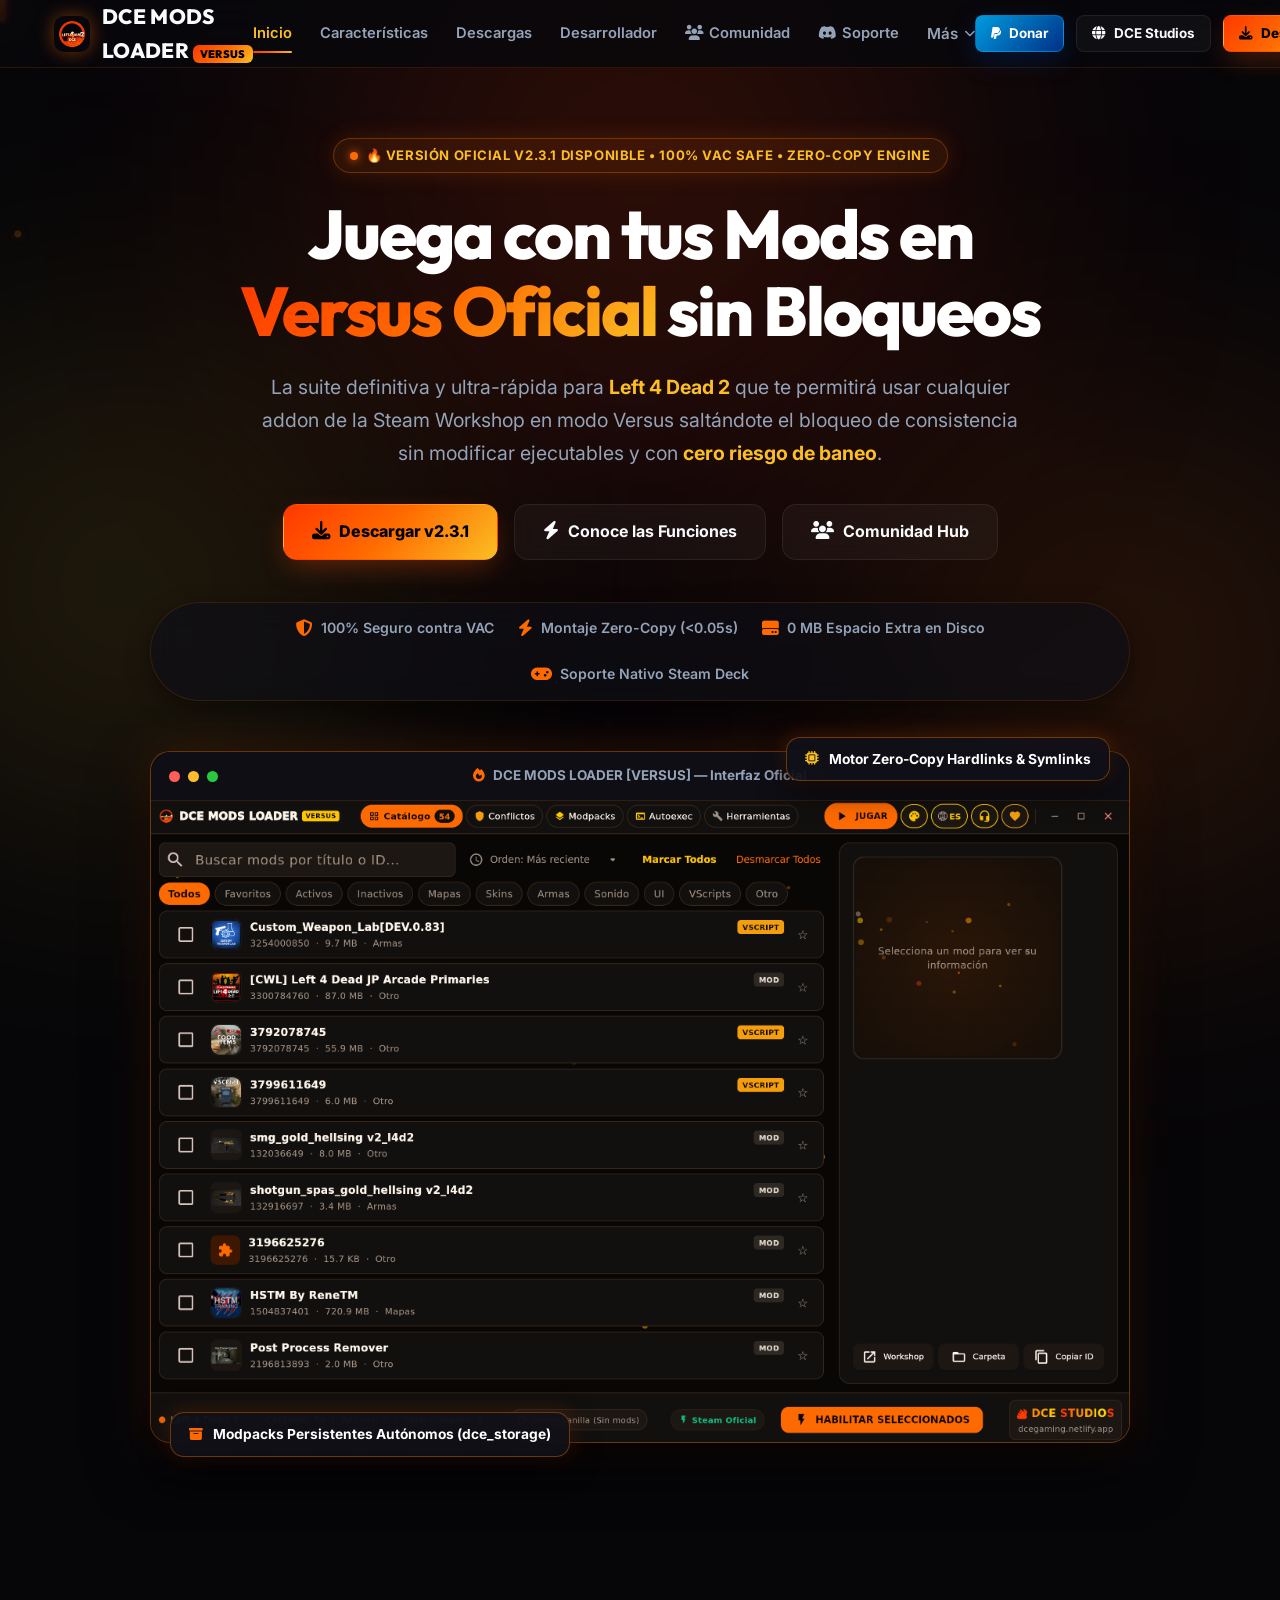
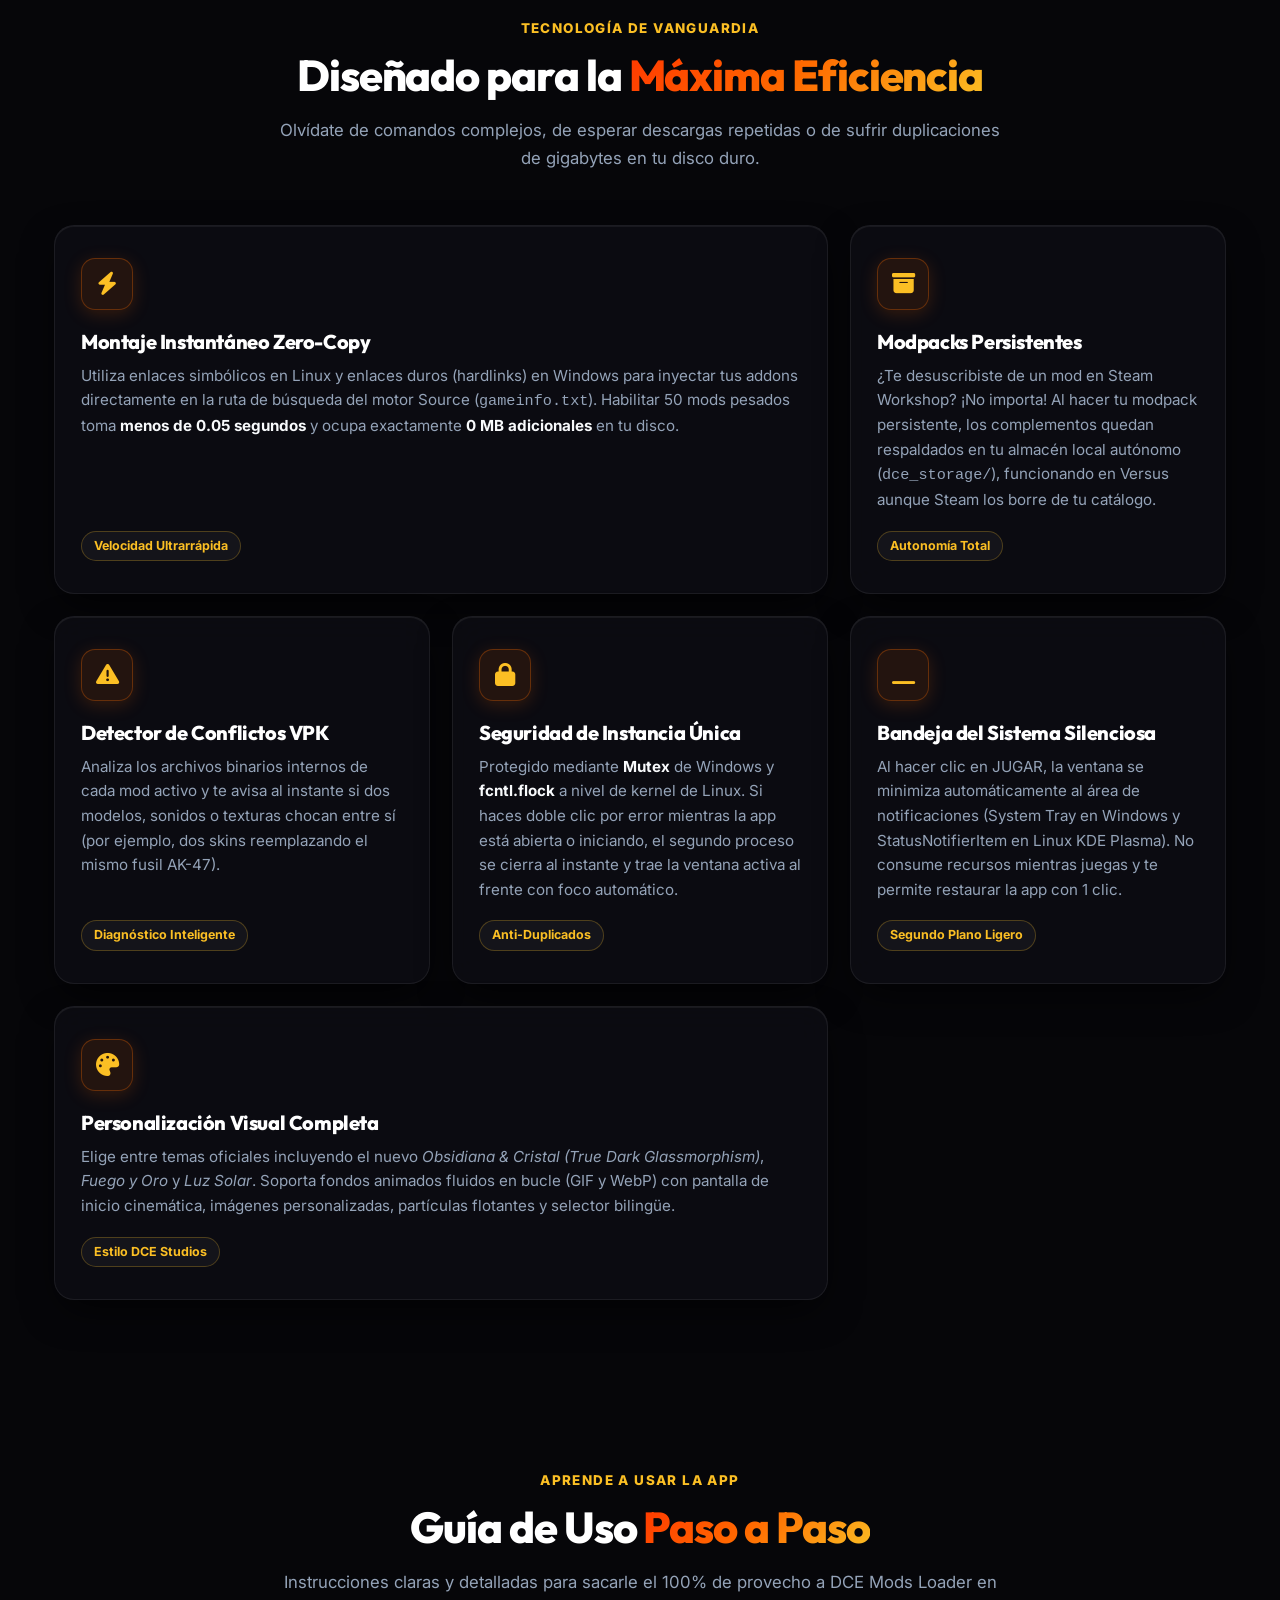
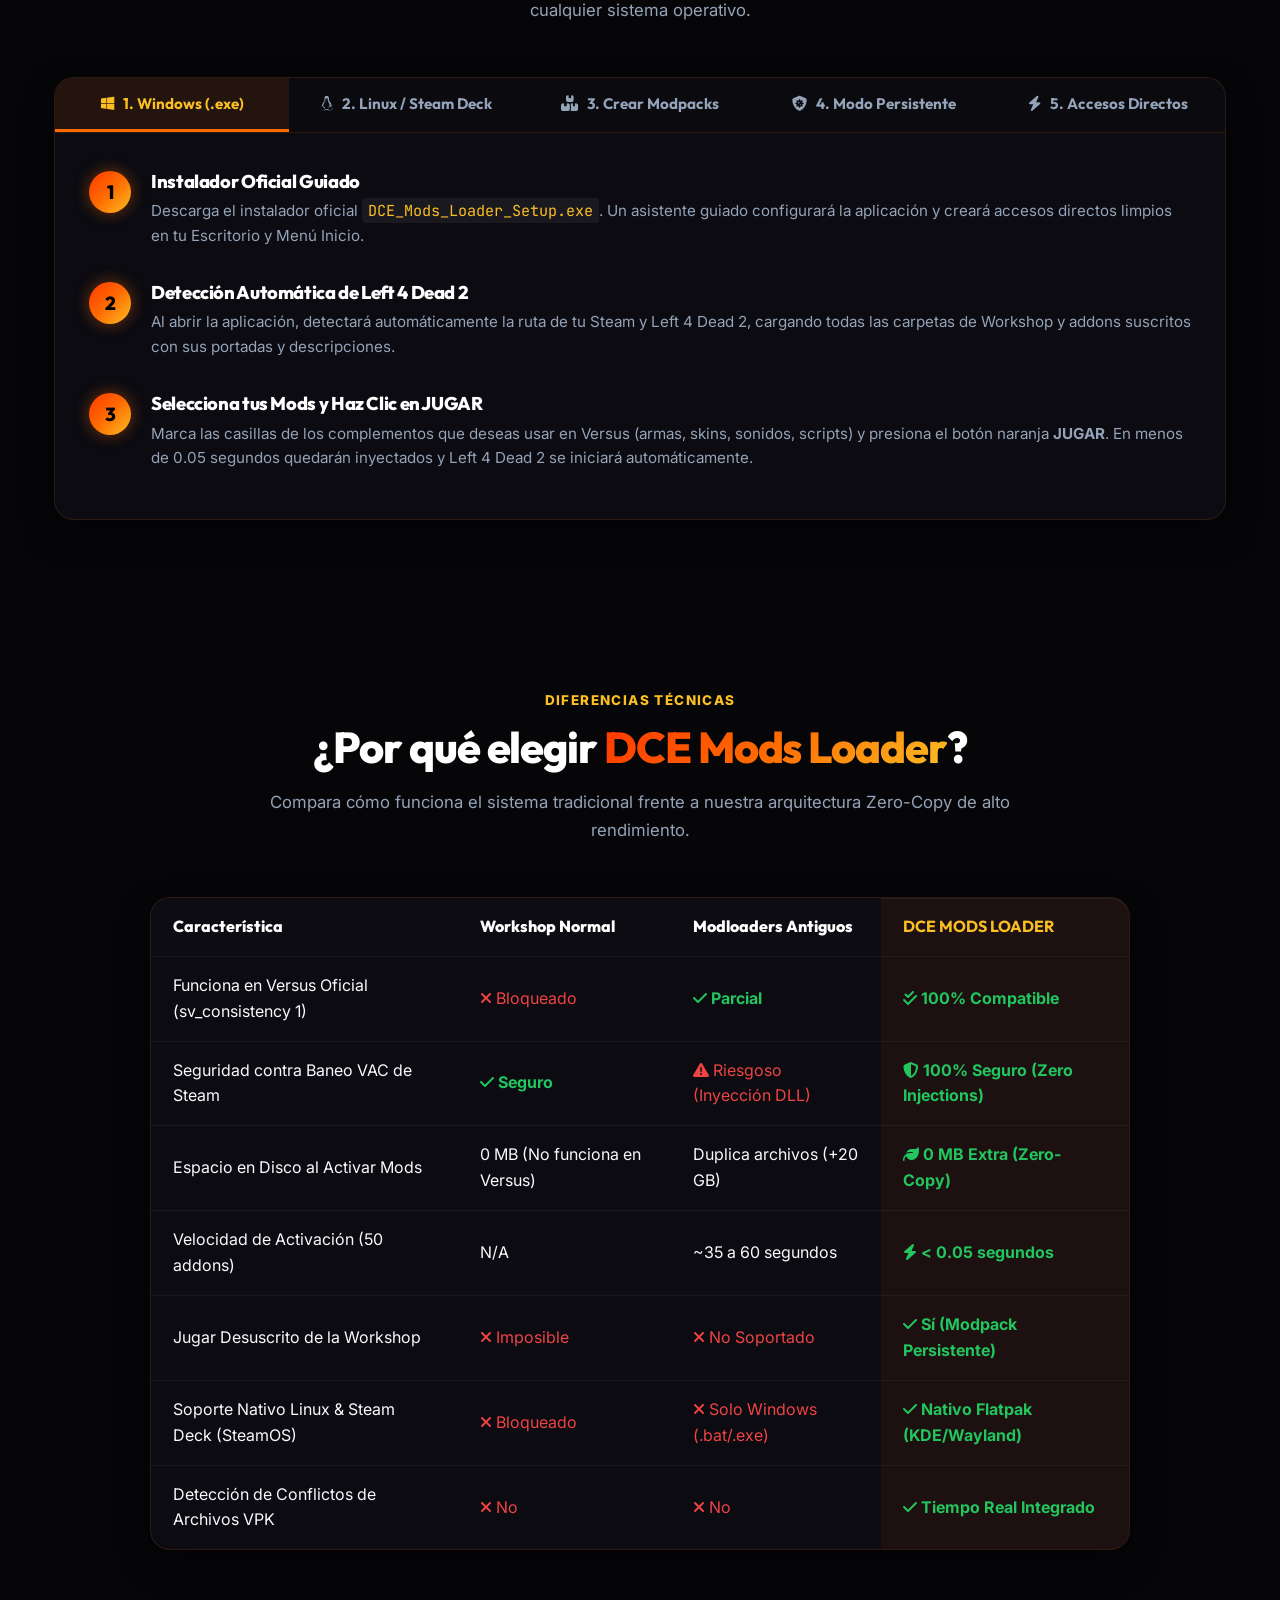
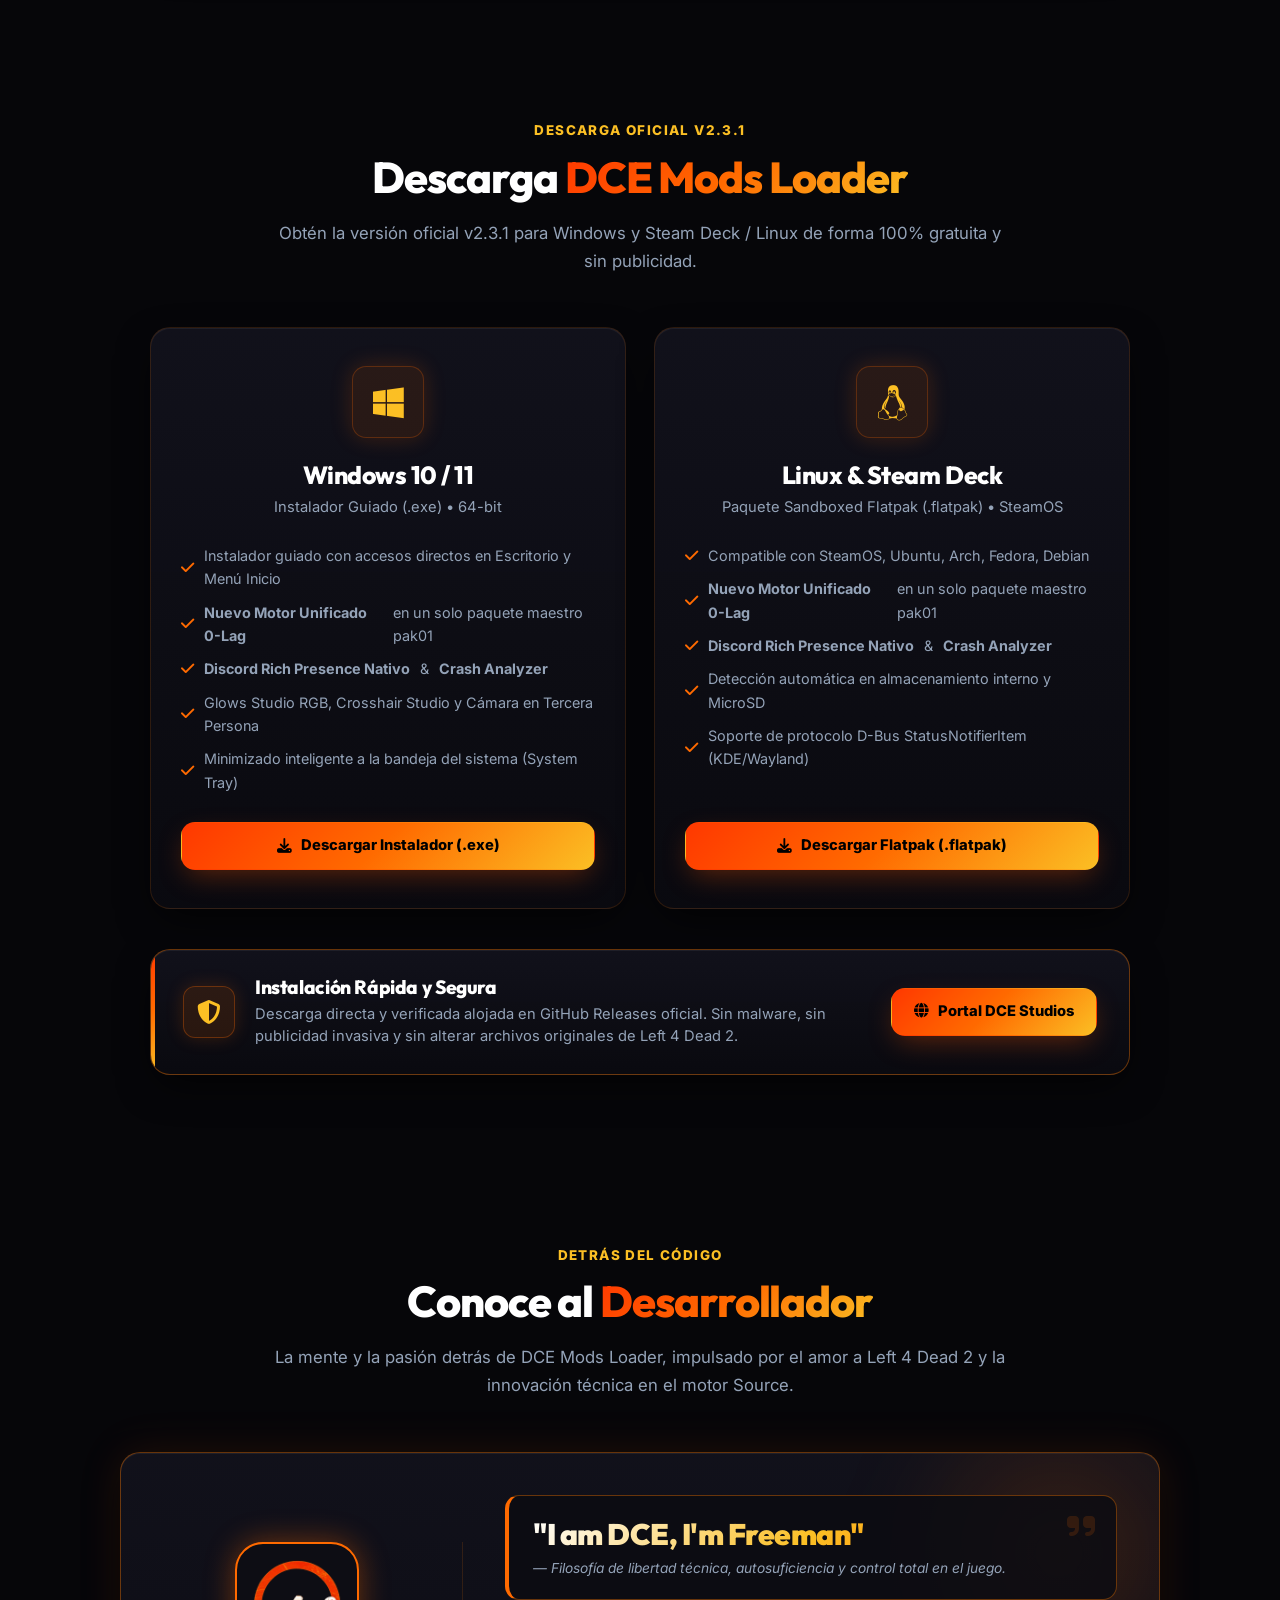
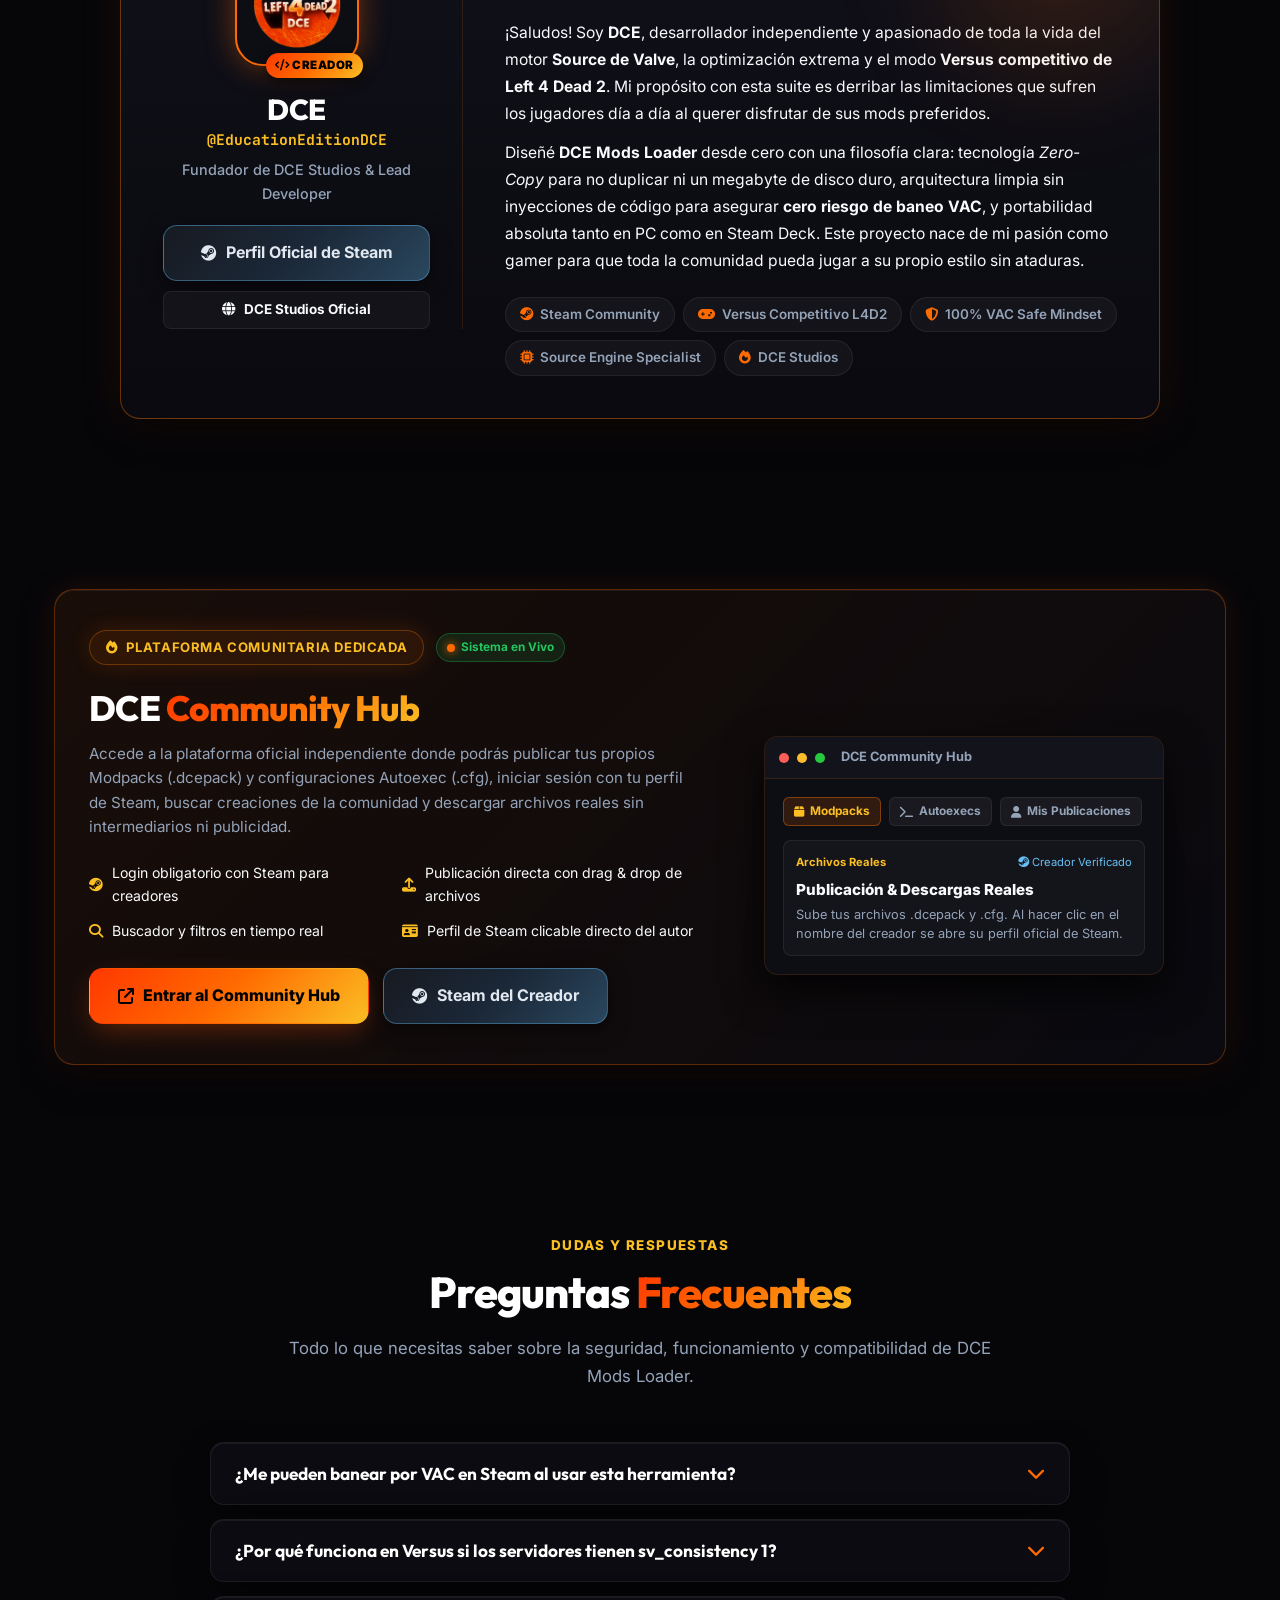
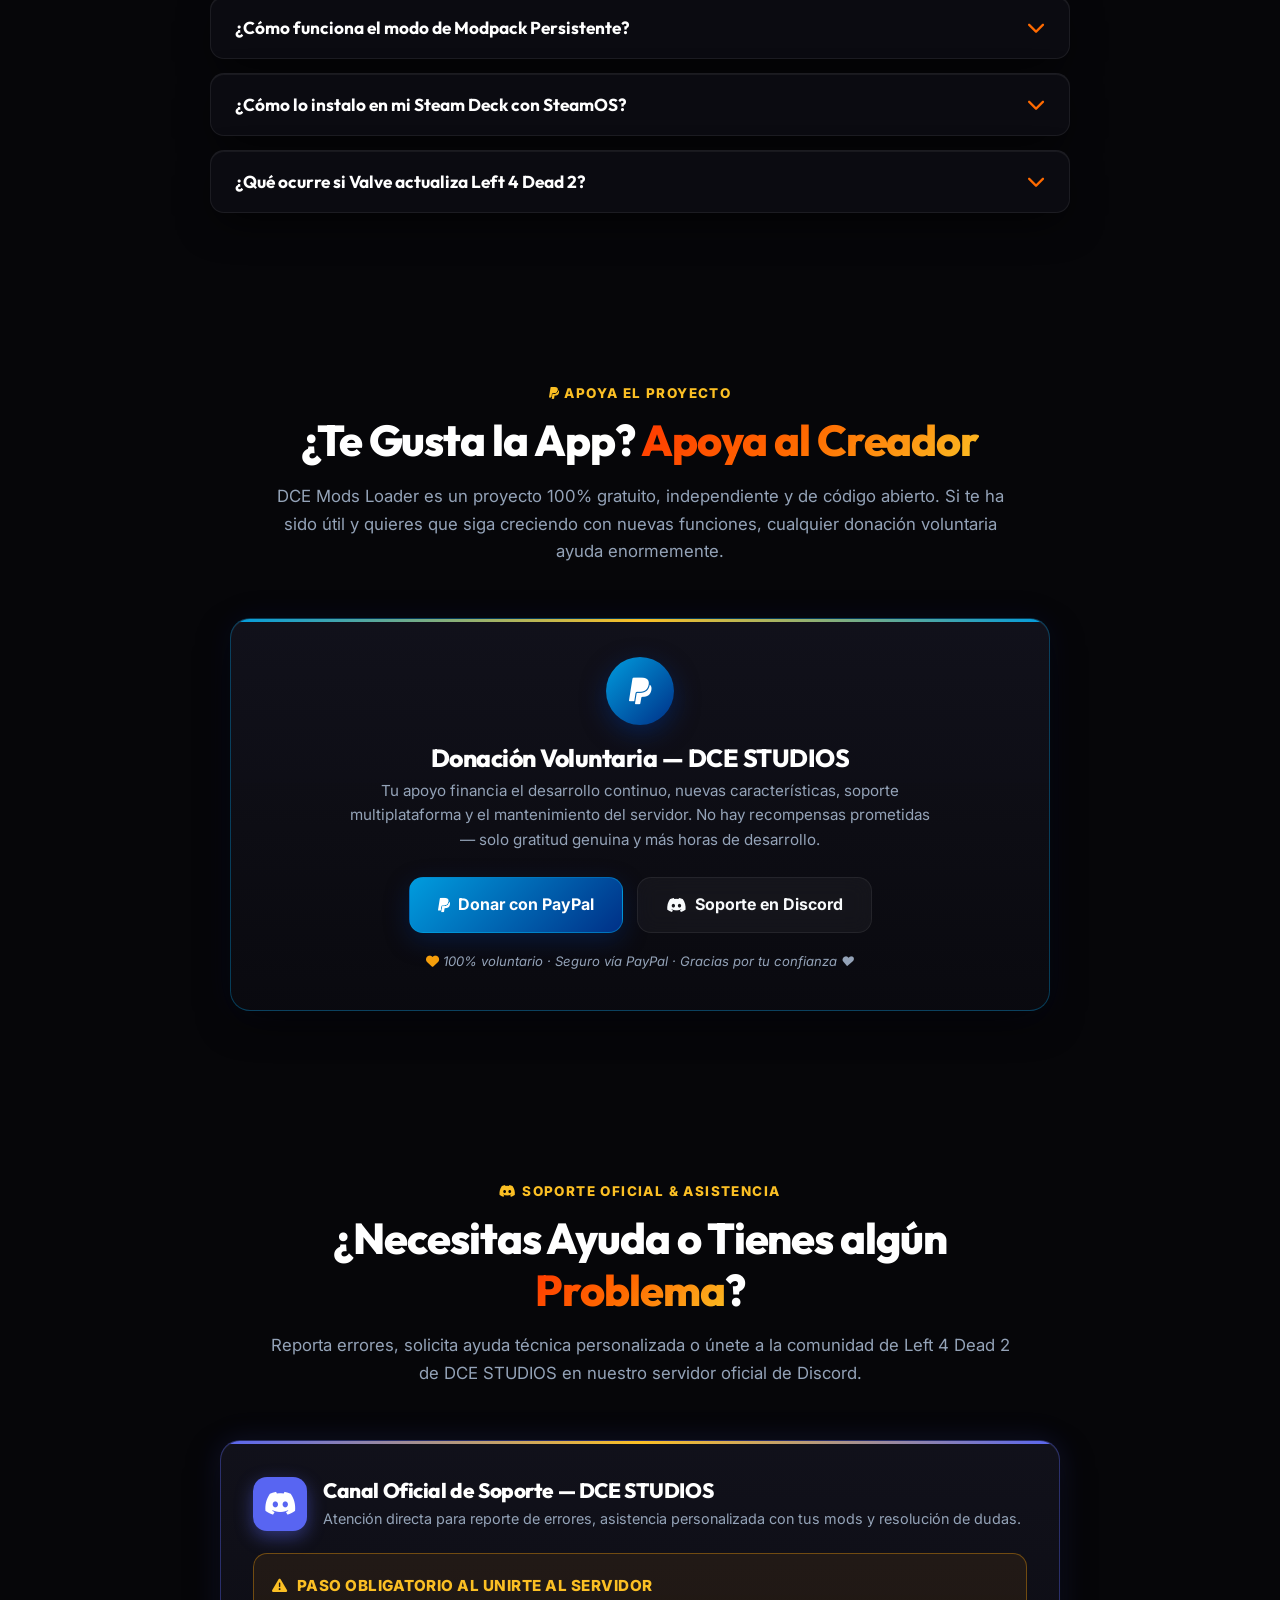
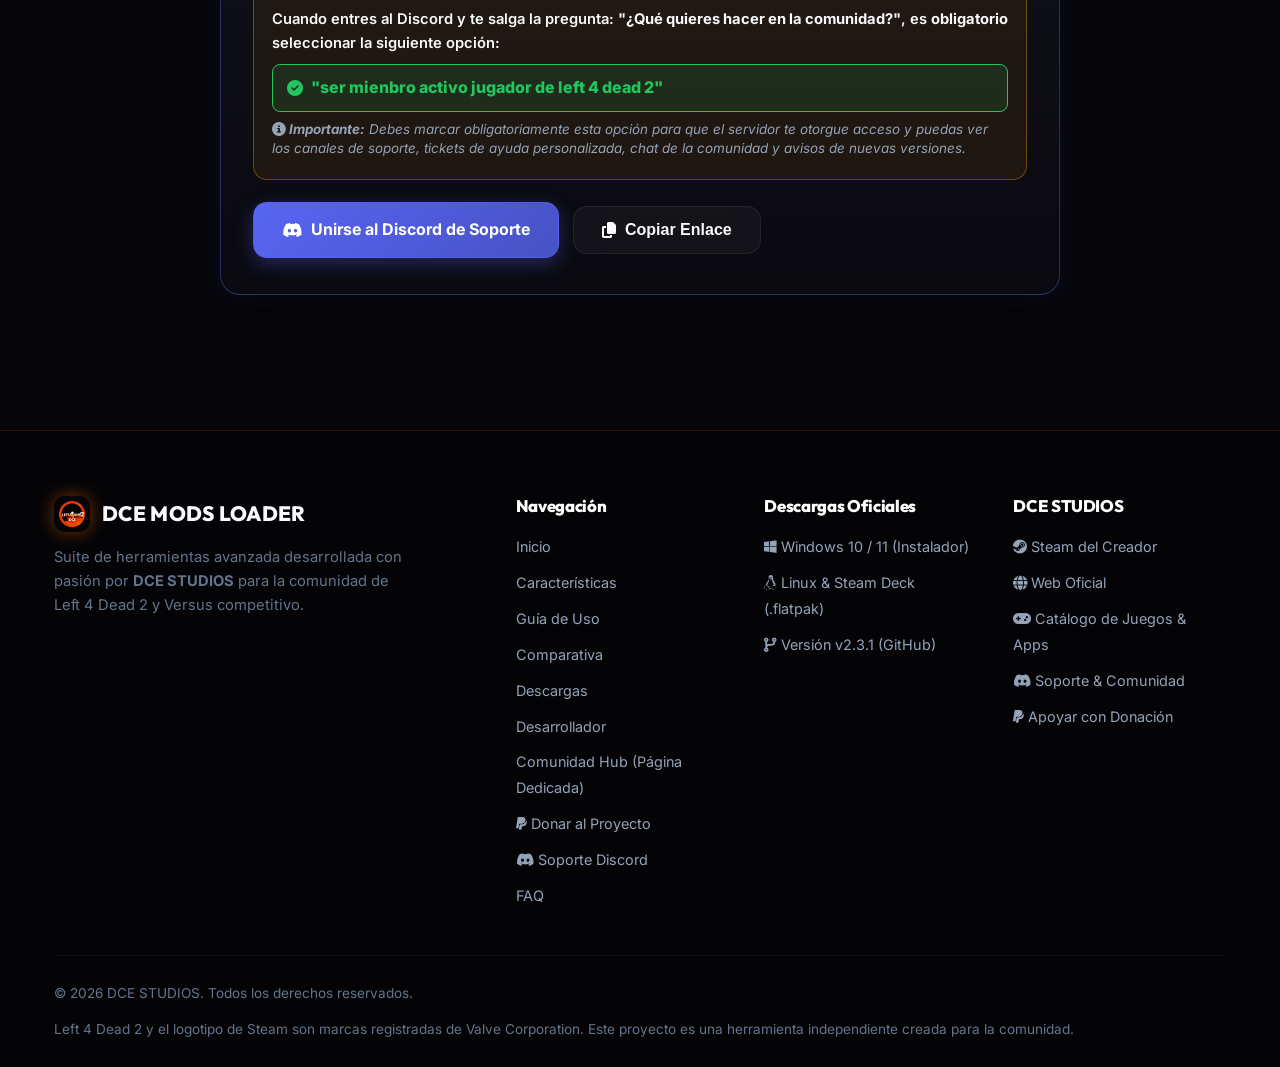
==== commit 320e7e51: "chore: actualizar enlaces y badges a la versión v2.3.1" ====
--- a/index.html
+++ b/index.html
@@ -6,7 +6,7 @@
   <title>DCE MODS LOADER [Versus Suite] — Left 4 Dead 2 | Descargas Oficiales</title>
 
   <!-- SEO & Social Meta Tags -->
-  <meta name="description" content="DCE Mods Loader es la suite definitiva para activar cualquier mod de Steam Workshop en Left 4 Dead 2 Versus sin baneo VAC. Descarga la versión v2.3.0 oficial para Windows, Linux y Steam Deck." />
+  <meta name="description" content="DCE Mods Loader es la suite definitiva para activar cualquier mod de Steam Workshop en Left 4 Dead 2 Versus sin baneo VAC. Descarga la versión v2.3.1 oficial para Windows, Linux y Steam Deck." />
   <meta name="keywords" content="Left 4 Dead 2, L4D2, Versus Mods, Steam Workshop Versus, DCE Studios, Mod Loader, VAC Safe, Zero Copy, Flatpak, Steam Deck" />
   <meta name="author" content="DCE STUDIOS" />
   <meta property="og:title" content="DCE MODS LOADER — Versus Suite (Left 4 Dead 2) | Descargas Oficiales" />
@@ -85,7 +85,7 @@
           </li>
           <li class="mobile-only-action">
             <a href="#descargas" class="btn btn-primary btn-sm" style="width: 100%;">
-              <i class="fas fa-download"></i> <span>Descargar v2.3.0</span>
+              <i class="fas fa-download"></i> <span>Descargar v2.3.1</span>
             </a>
           </li>
           <li class="mobile-only-action">
@@ -126,7 +126,7 @@
 
           <div class="badge badge-flame hero-badge">
             <span class="badge-pulse"></span>
-            <span>🔥 Versión Oficial v2.3.0 Disponible • 100% VAC Safe • Zero-Copy Engine</span>
+            <span>🔥 Versión Oficial v2.3.1 Disponible • 100% VAC Safe • Zero-Copy Engine</span>
           </div>
 
           <h1 class="hero-title">
@@ -141,7 +141,7 @@
           <div class="hero-cta-group">
             <a href="#descargas" class="btn btn-primary btn-lg hero-cta-main">
               <i class="fas fa-download btn-icon"></i>
-              <span>Descargar v2.3.0</span>
+              <span>Descargar v2.3.1</span>
             </a>
 
             <a href="#caracteristicas" class="btn btn-secondary btn-lg">
@@ -585,10 +585,10 @@
       <div class="container">
 
         <div class="section-header">
-          <span class="section-tag">Descarga Oficial v2.3.0</span>
+          <span class="section-tag">Descarga Oficial v2.3.1</span>
           <h2 class="section-title">Descarga <span class="text-gradient">DCE Mods Loader</span></h2>
           <p class="section-desc">
-            Obtén la versión oficial v2.3.0 para Windows y Steam Deck / Linux de forma 100% gratuita y sin publicidad.
+            Obtén la versión oficial v2.3.1 para Windows y Steam Deck / Linux de forma 100% gratuita y sin publicidad.
           </p>
         </div>
 
@@ -611,7 +611,7 @@
             </ul>
 
             <div class="download-btn-wrapper">
-              <a href="https://github.com/DCE-21k69/DCE-MODLOADER-VERSUS.L4D2-WED-PAGINE/releases/download/v2.3.0/DCE_Mods_Loader_Setup.exe" class="btn btn-primary" download>
+              <a href="https://github.com/DCE-21k69/DCE-MODLOADER-VERSUS.L4D2-WED-PAGINE/releases/download/v2.3.1/DCE_Mods_Loader_Setup.exe" class="btn btn-primary" download>
                 <i class="fas fa-download"></i>
                 <span>Descargar Instalador (.exe)</span>
               </a>
@@ -635,7 +635,7 @@
             </ul>
 
             <div class="download-btn-wrapper">
-              <a href="https://github.com/DCE-21k69/DCE-MODLOADER-VERSUS.L4D2-WED-PAGINE/releases/download/v2.3.0/DCE_Mods_Loader.flatpak" class="btn btn-primary" download>
+              <a href="https://github.com/DCE-21k69/DCE-MODLOADER-VERSUS.L4D2-WED-PAGINE/releases/download/v2.3.1/DCE_Mods_Loader.flatpak" class="btn btn-primary" download>
                 <i class="fas fa-download"></i>
                 <span>Descargar Flatpak (.flatpak)</span>
               </a>
@@ -1048,9 +1048,9 @@
           <div class="footer-column">
             <h4>Descargas Oficiales</h4>
             <ul class="footer-links">
-              <li><a href="https://github.com/DCE-21k69/DCE-MODLOADER-VERSUS.L4D2-WED-PAGINE/releases/download/v2.3.0/DCE_Mods_Loader_Setup.exe"><i class="fab fa-windows"></i> Windows 10 / 11 (Instalador)</a></li>
-              <li><a href="https://github.com/DCE-21k69/DCE-MODLOADER-VERSUS.L4D2-WED-PAGINE/releases/download/v2.3.0/DCE_Mods_Loader.flatpak"><i class="fab fa-linux"></i> Linux &amp; Steam Deck (.flatpak)</a></li>
-              <li><a href="https://github.com/DCE-21k69/DCE-MODLOADER-VERSUS.L4D2-WED-PAGINE/releases/tag/v2.3.0" target="_blank" rel="noopener noreferrer"><i class="fas fa-code-branch"></i> Versión v2.3.0 (GitHub)</a></li>
+              <li><a href="https://github.com/DCE-21k69/DCE-MODLOADER-VERSUS.L4D2-WED-PAGINE/releases/download/v2.3.1/DCE_Mods_Loader_Setup.exe"><i class="fab fa-windows"></i> Windows 10 / 11 (Instalador)</a></li>
+              <li><a href="https://github.com/DCE-21k69/DCE-MODLOADER-VERSUS.L4D2-WED-PAGINE/releases/download/v2.3.1/DCE_Mods_Loader.flatpak"><i class="fab fa-linux"></i> Linux &amp; Steam Deck (.flatpak)</a></li>
+              <li><a href="https://github.com/DCE-21k69/DCE-MODLOADER-VERSUS.L4D2-WED-PAGINE/releases/tag/v2.3.1" target="_blank" rel="noopener noreferrer"><i class="fas fa-code-branch"></i> Versión v2.3.1 (GitHub)</a></li>
             </ul>
           </div>
 
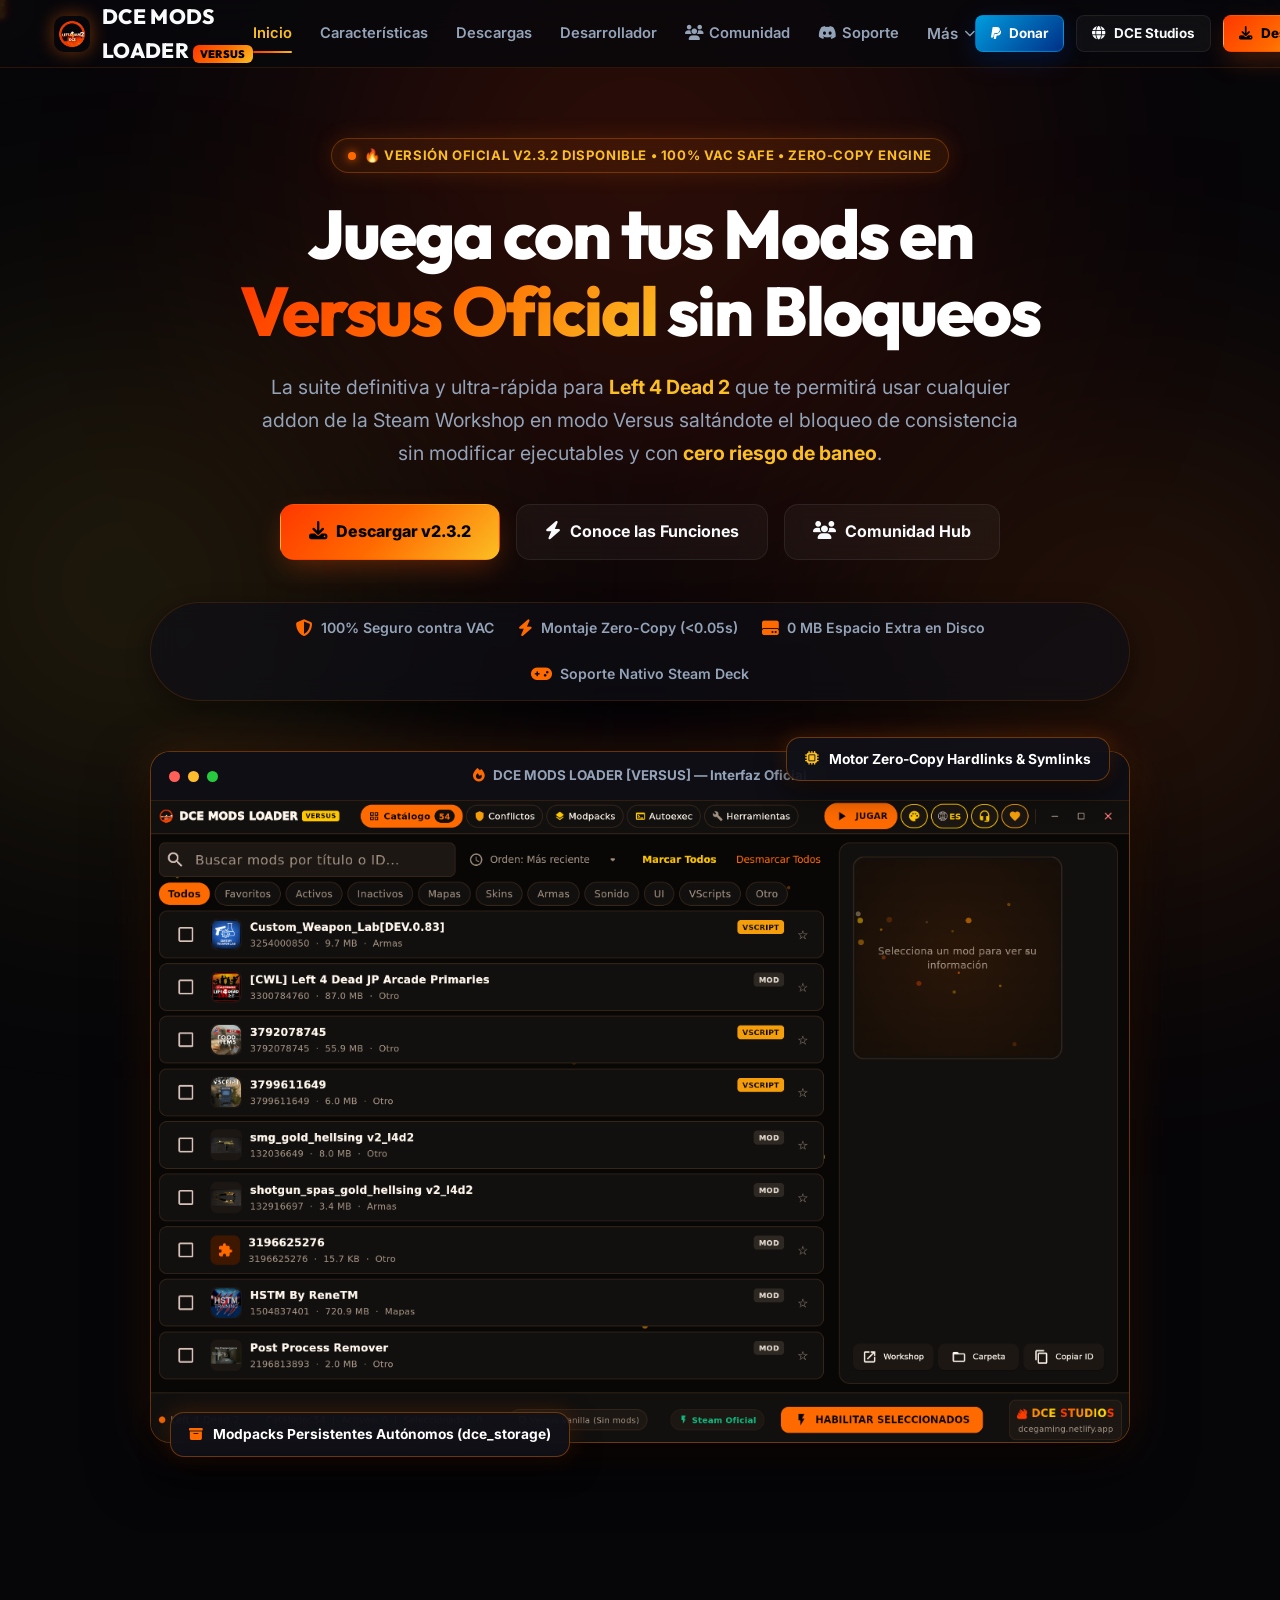
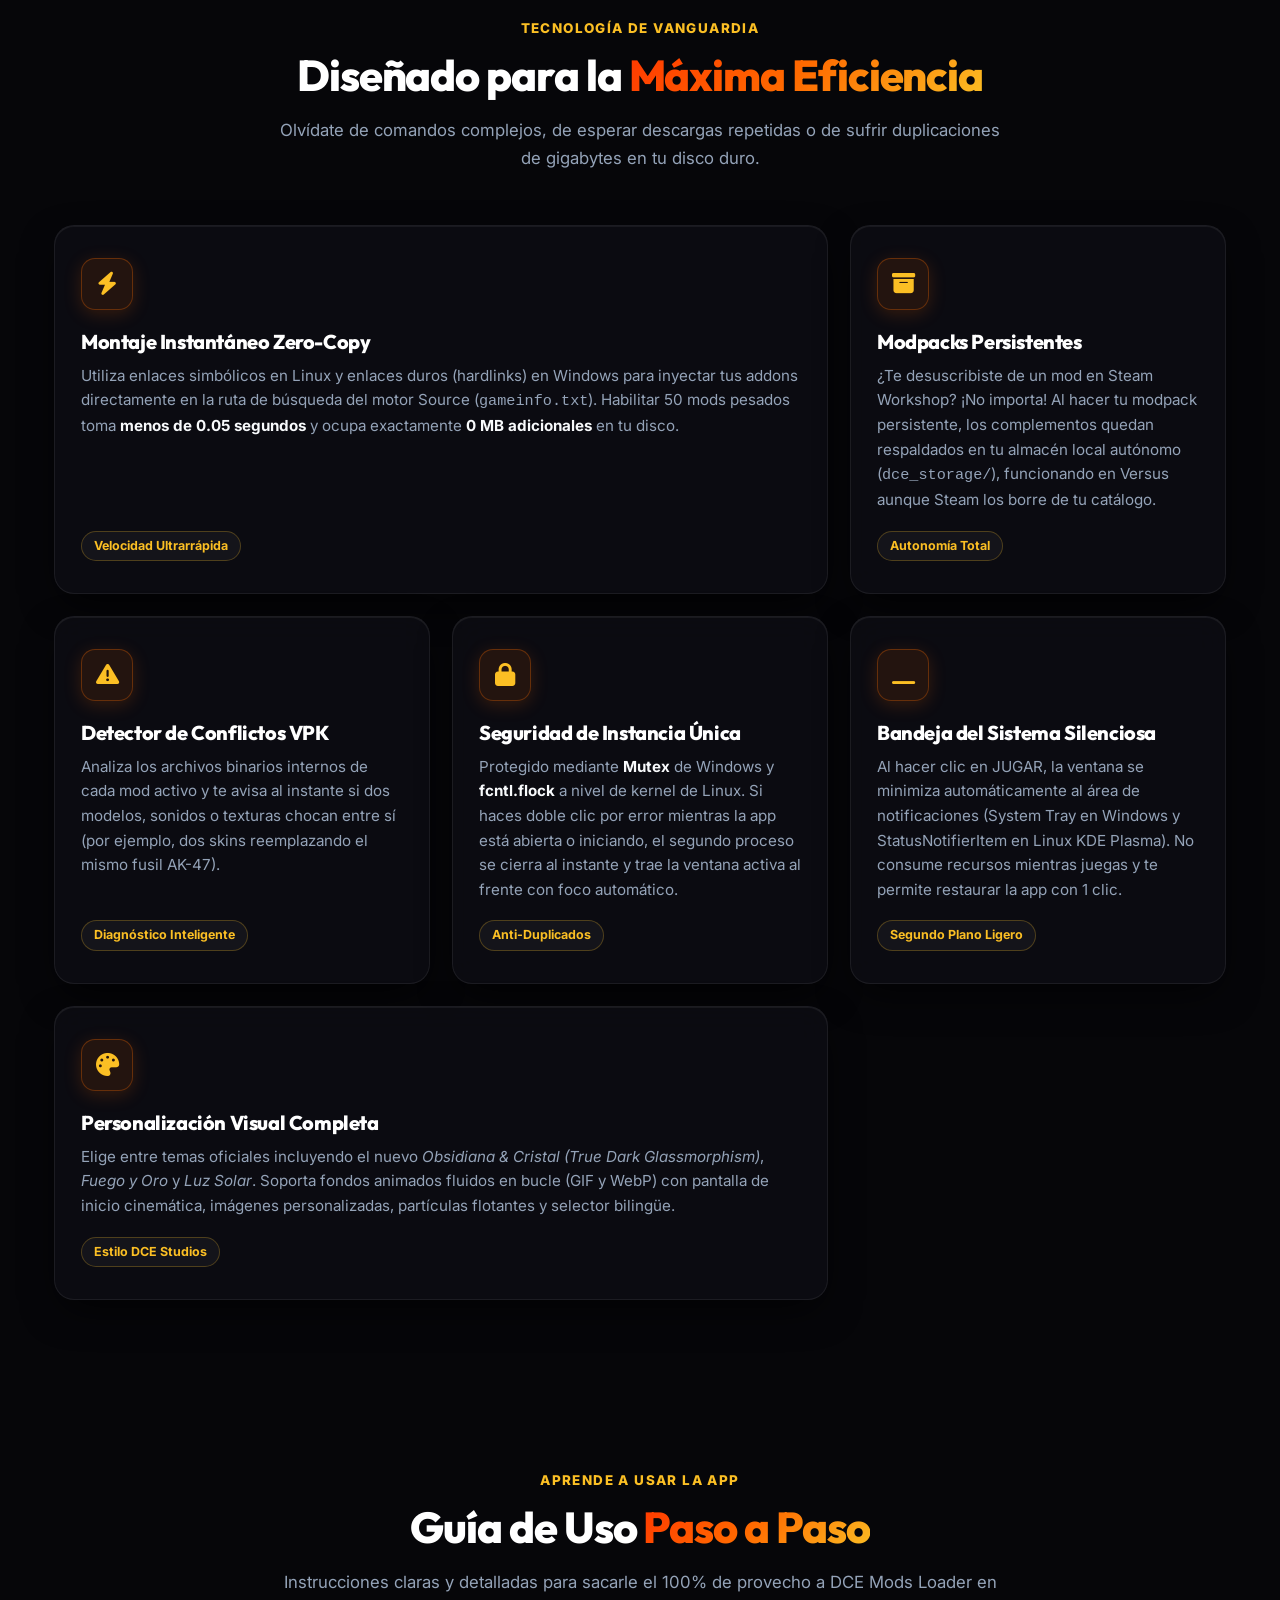
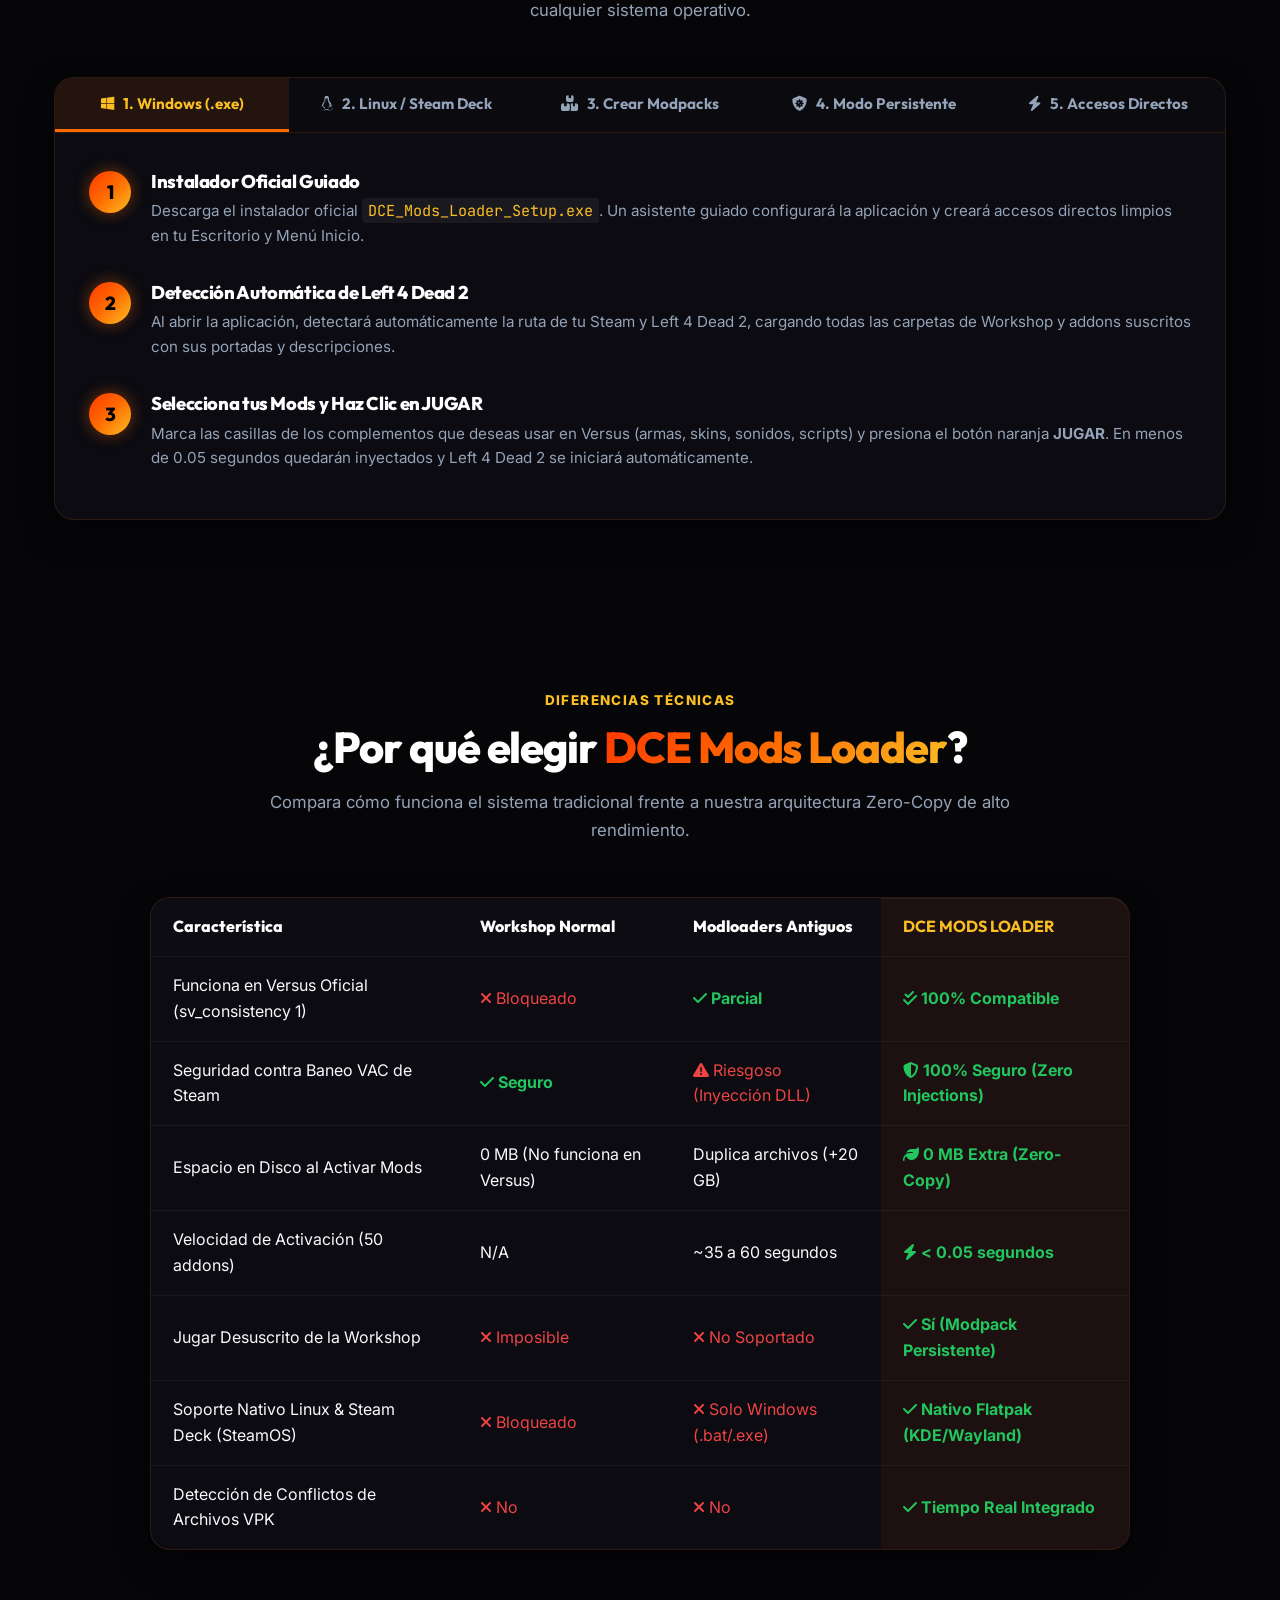
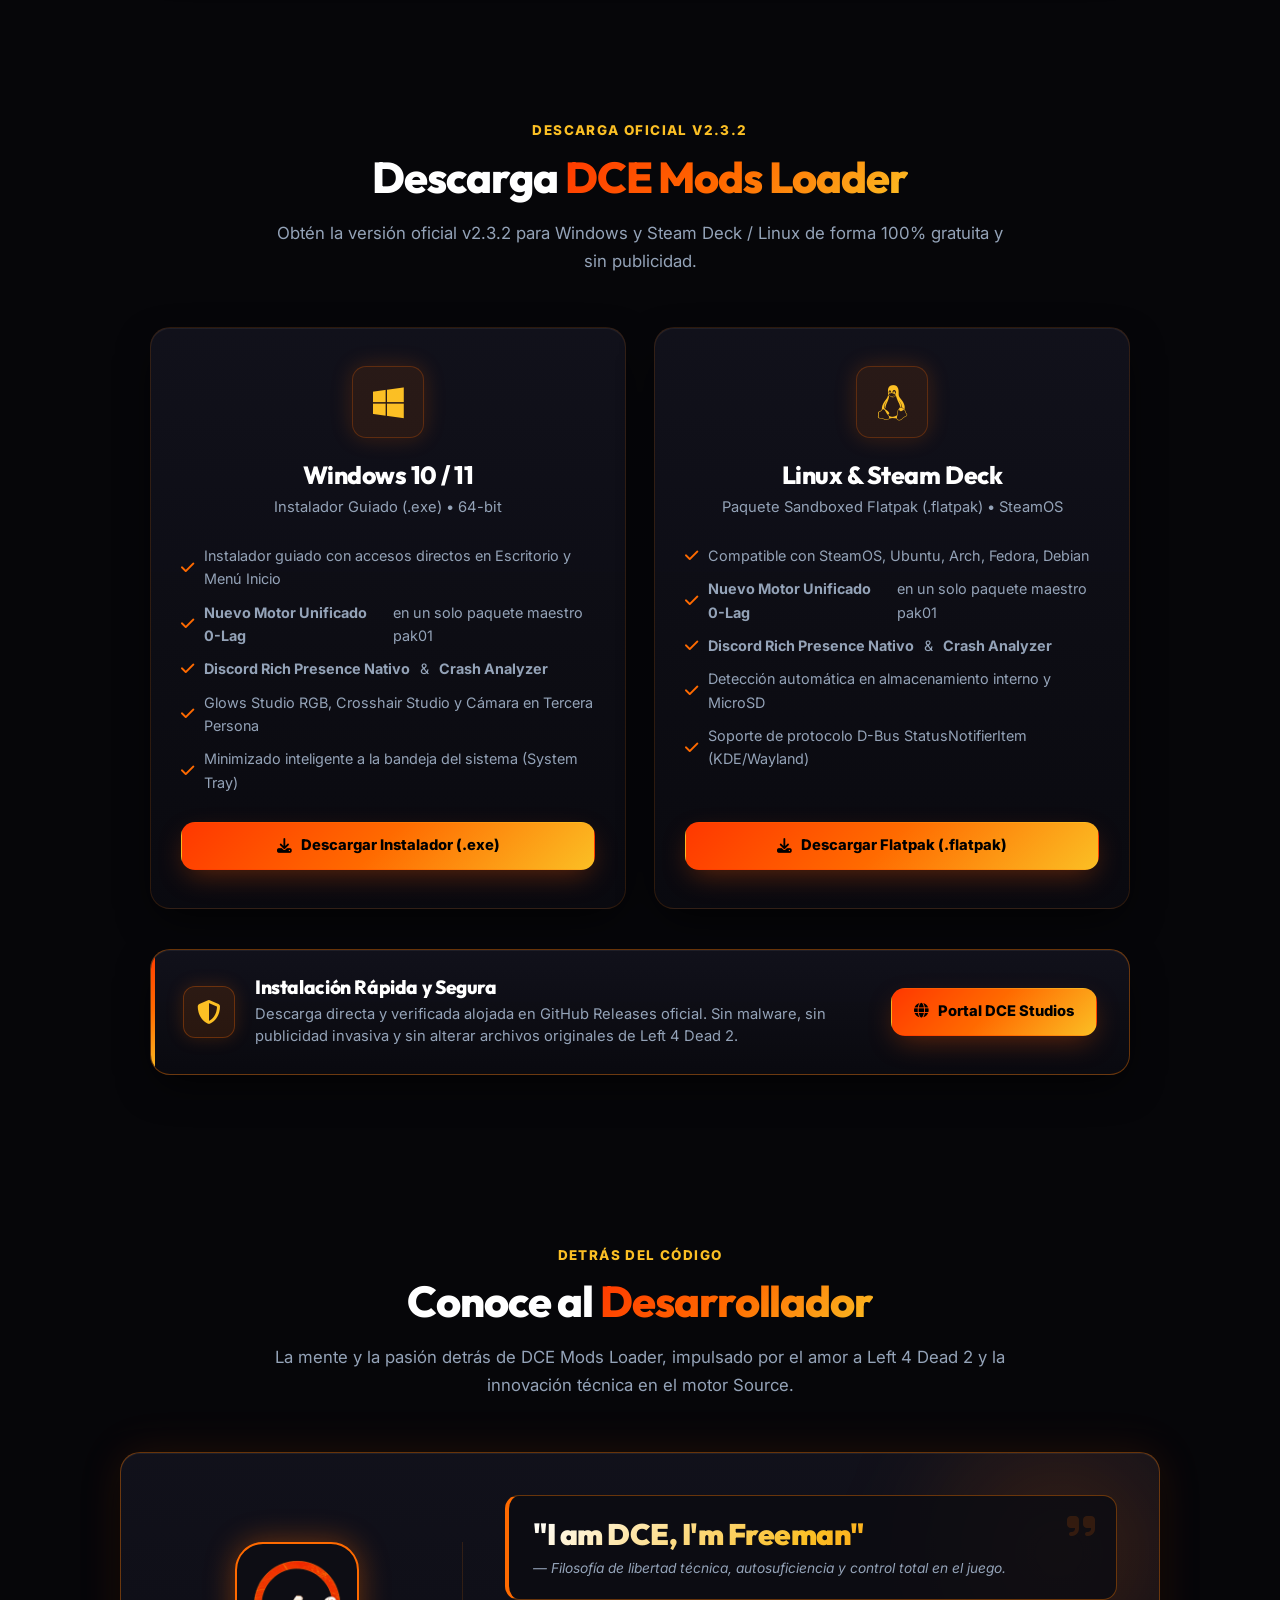
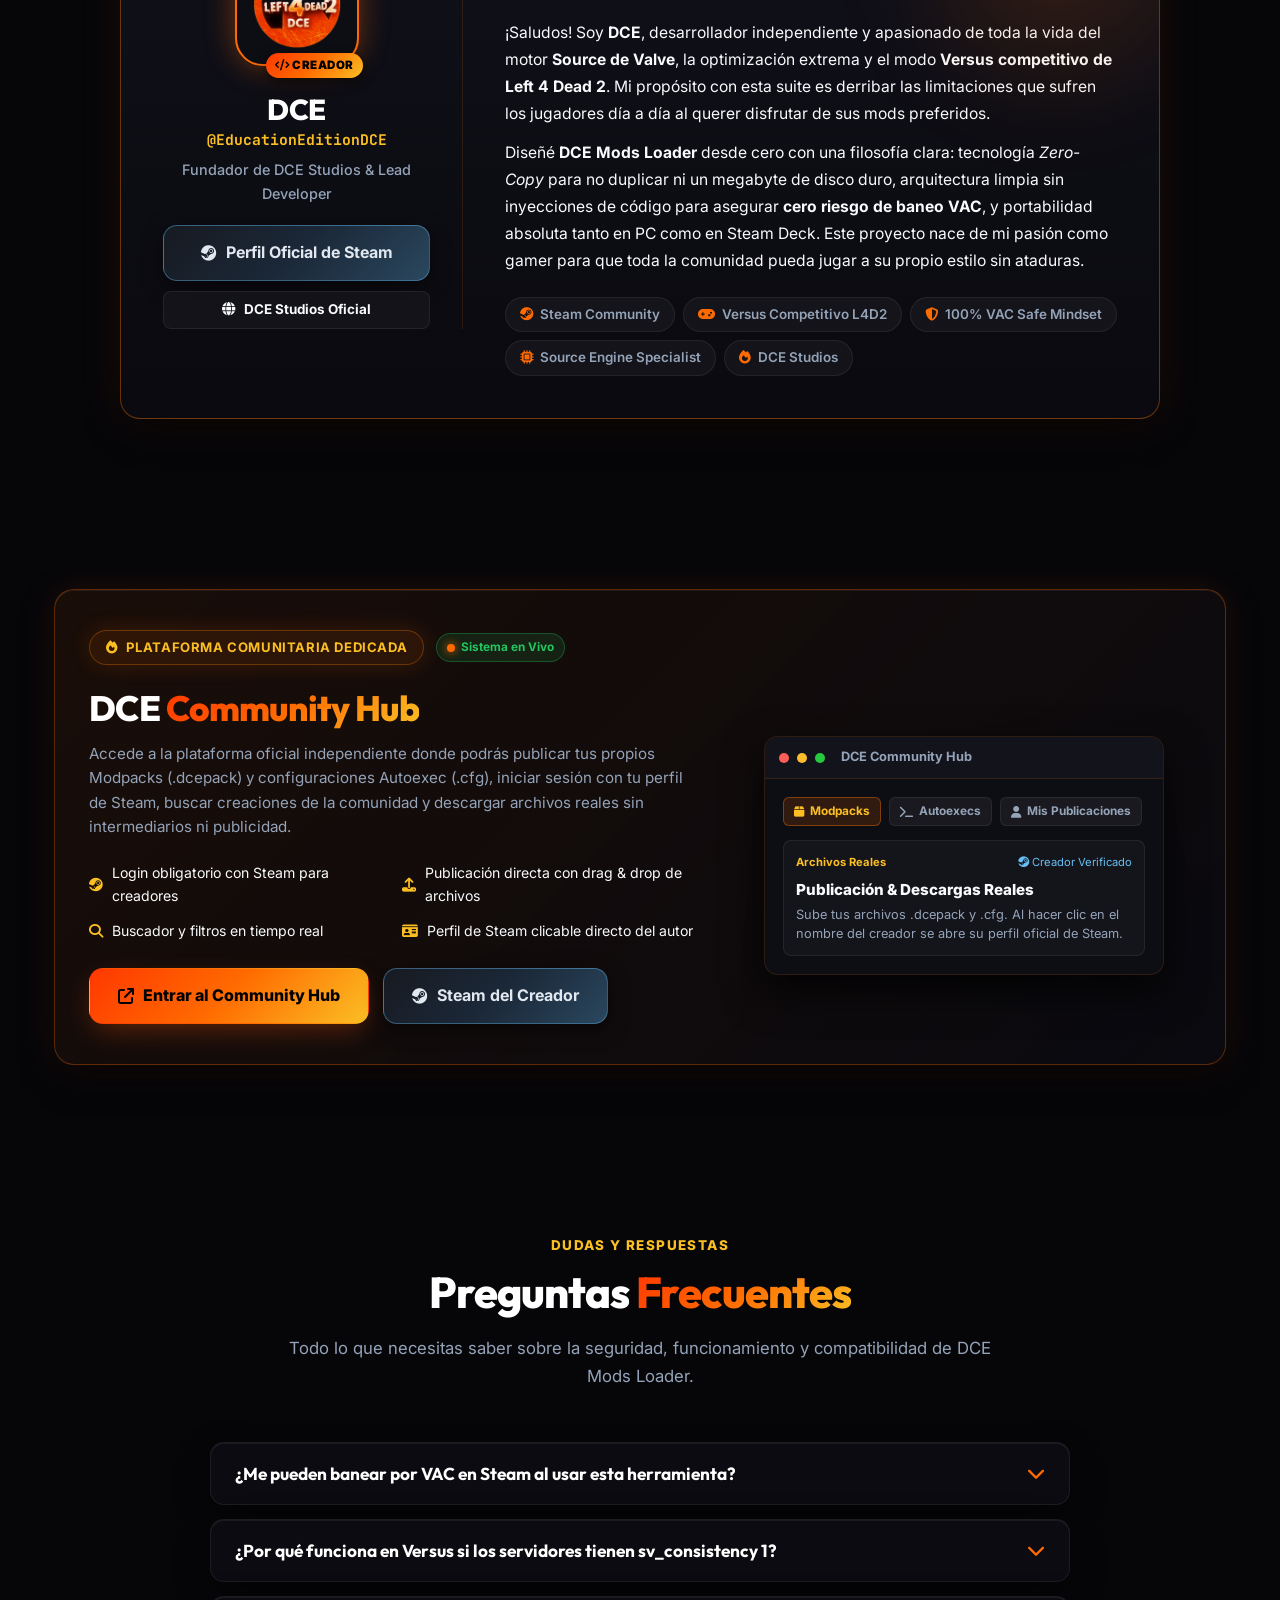
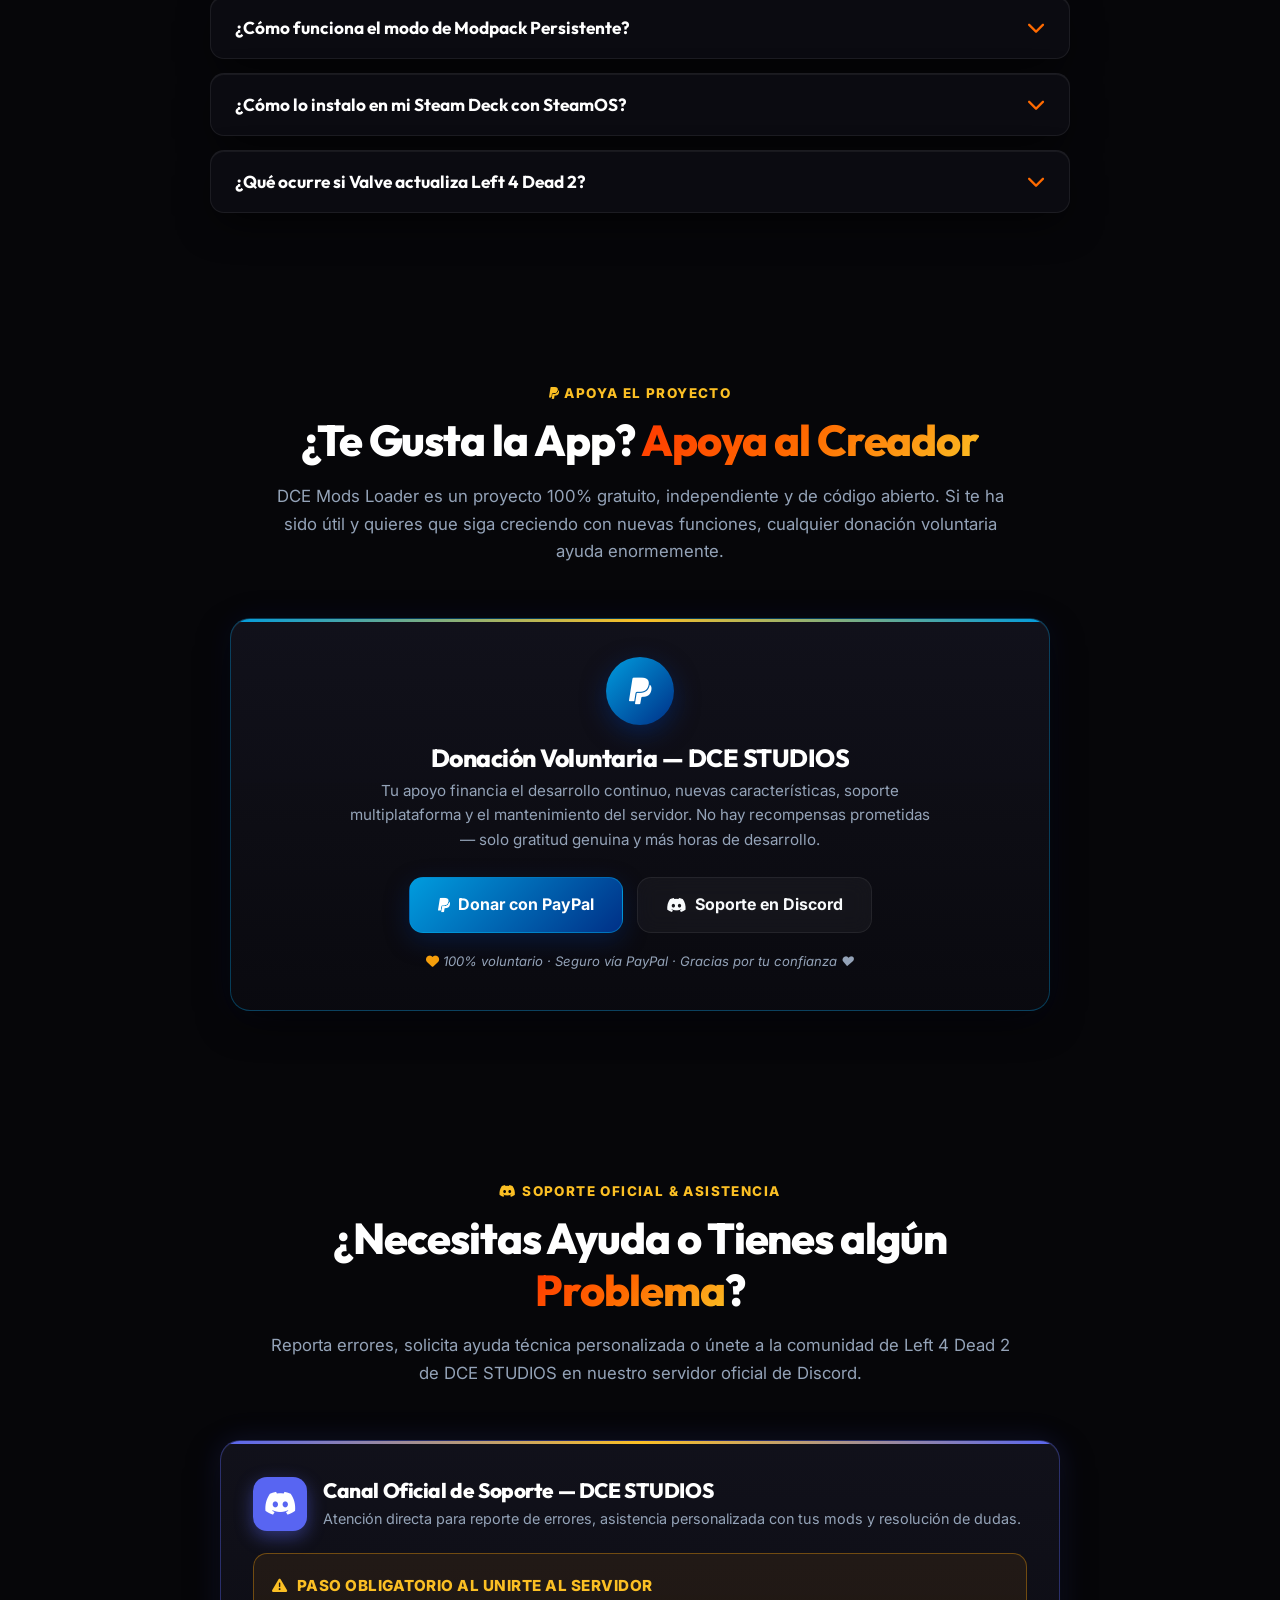
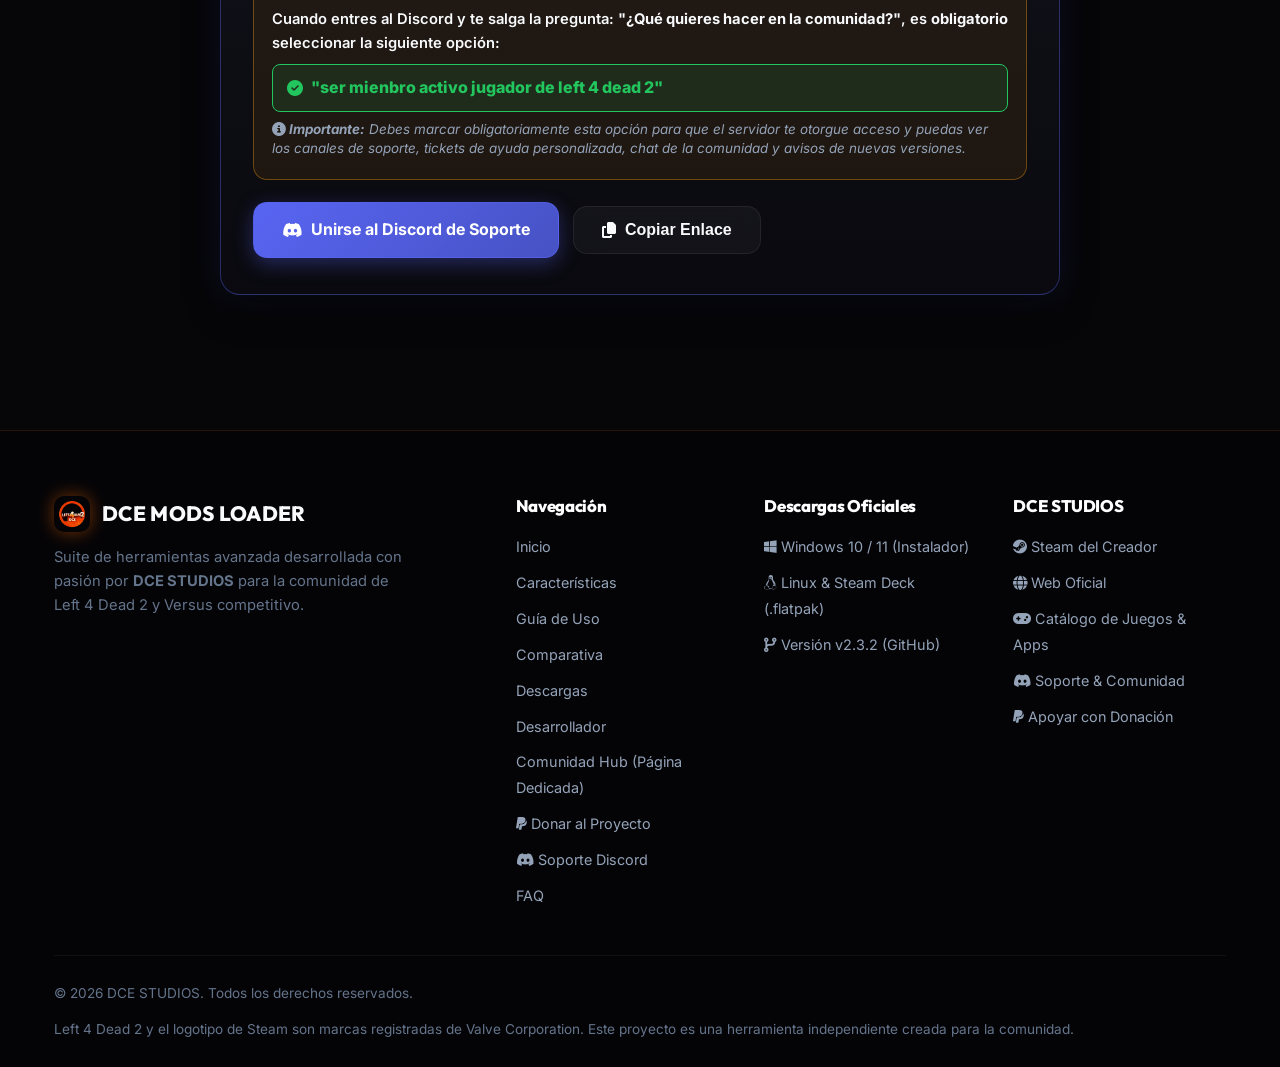
==== commit e019fd8a: "chore: actualizar enlaces y badges a la versión v2.3.2" ====
--- a/index.html
+++ b/index.html
@@ -6,7 +6,7 @@
   <title>DCE MODS LOADER [Versus Suite] — Left 4 Dead 2 | Descargas Oficiales</title>
 
   <!-- SEO & Social Meta Tags -->
-  <meta name="description" content="DCE Mods Loader es la suite definitiva para activar cualquier mod de Steam Workshop en Left 4 Dead 2 Versus sin baneo VAC. Descarga la versión v2.3.1 oficial para Windows, Linux y Steam Deck." />
+  <meta name="description" content="DCE Mods Loader es la suite definitiva para activar cualquier mod de Steam Workshop en Left 4 Dead 2 Versus sin baneo VAC. Descarga la versión v2.3.2 oficial para Windows, Linux y Steam Deck." />
   <meta name="keywords" content="Left 4 Dead 2, L4D2, Versus Mods, Steam Workshop Versus, DCE Studios, Mod Loader, VAC Safe, Zero Copy, Flatpak, Steam Deck" />
   <meta name="author" content="DCE STUDIOS" />
   <meta property="og:title" content="DCE MODS LOADER — Versus Suite (Left 4 Dead 2) | Descargas Oficiales" />
@@ -85,7 +85,7 @@
           </li>
           <li class="mobile-only-action">
             <a href="#descargas" class="btn btn-primary btn-sm" style="width: 100%;">
-              <i class="fas fa-download"></i> <span>Descargar v2.3.1</span>
+              <i class="fas fa-download"></i> <span>Descargar v2.3.2</span>
             </a>
           </li>
           <li class="mobile-only-action">
@@ -126,7 +126,7 @@
 
           <div class="badge badge-flame hero-badge">
             <span class="badge-pulse"></span>
-            <span>🔥 Versión Oficial v2.3.1 Disponible • 100% VAC Safe • Zero-Copy Engine</span>
+            <span>🔥 Versión Oficial v2.3.2 Disponible • 100% VAC Safe • Zero-Copy Engine</span>
           </div>
 
           <h1 class="hero-title">
@@ -141,7 +141,7 @@
           <div class="hero-cta-group">
             <a href="#descargas" class="btn btn-primary btn-lg hero-cta-main">
               <i class="fas fa-download btn-icon"></i>
-              <span>Descargar v2.3.1</span>
+              <span>Descargar v2.3.2</span>
             </a>
 
             <a href="#caracteristicas" class="btn btn-secondary btn-lg">
@@ -585,10 +585,10 @@
       <div class="container">
 
         <div class="section-header">
-          <span class="section-tag">Descarga Oficial v2.3.1</span>
+          <span class="section-tag">Descarga Oficial v2.3.2</span>
           <h2 class="section-title">Descarga <span class="text-gradient">DCE Mods Loader</span></h2>
           <p class="section-desc">
-            Obtén la versión oficial v2.3.1 para Windows y Steam Deck / Linux de forma 100% gratuita y sin publicidad.
+            Obtén la versión oficial v2.3.2 para Windows y Steam Deck / Linux de forma 100% gratuita y sin publicidad.
           </p>
         </div>
 
@@ -611,7 +611,7 @@
             </ul>
 
             <div class="download-btn-wrapper">
-              <a href="https://github.com/DCE-21k69/DCE-MODLOADER-VERSUS.L4D2-WED-PAGINE/releases/download/v2.3.1/DCE_Mods_Loader_Setup.exe" class="btn btn-primary" download>
+              <a href="https://github.com/DCE-21k69/DCE-MODLOADER-VERSUS.L4D2-WED-PAGINE/releases/download/v2.3.2/DCE_Mods_Loader_Setup.exe" class="btn btn-primary" download>
                 <i class="fas fa-download"></i>
                 <span>Descargar Instalador (.exe)</span>
               </a>
@@ -635,7 +635,7 @@
             </ul>
 
             <div class="download-btn-wrapper">
-              <a href="https://github.com/DCE-21k69/DCE-MODLOADER-VERSUS.L4D2-WED-PAGINE/releases/download/v2.3.1/DCE_Mods_Loader.flatpak" class="btn btn-primary" download>
+              <a href="https://github.com/DCE-21k69/DCE-MODLOADER-VERSUS.L4D2-WED-PAGINE/releases/download/v2.3.2/DCE_Mods_Loader.flatpak" class="btn btn-primary" download>
                 <i class="fas fa-download"></i>
                 <span>Descargar Flatpak (.flatpak)</span>
               </a>
@@ -1048,9 +1048,9 @@
           <div class="footer-column">
             <h4>Descargas Oficiales</h4>
             <ul class="footer-links">
-              <li><a href="https://github.com/DCE-21k69/DCE-MODLOADER-VERSUS.L4D2-WED-PAGINE/releases/download/v2.3.1/DCE_Mods_Loader_Setup.exe"><i class="fab fa-windows"></i> Windows 10 / 11 (Instalador)</a></li>
-              <li><a href="https://github.com/DCE-21k69/DCE-MODLOADER-VERSUS.L4D2-WED-PAGINE/releases/download/v2.3.1/DCE_Mods_Loader.flatpak"><i class="fab fa-linux"></i> Linux &amp; Steam Deck (.flatpak)</a></li>
-              <li><a href="https://github.com/DCE-21k69/DCE-MODLOADER-VERSUS.L4D2-WED-PAGINE/releases/tag/v2.3.1" target="_blank" rel="noopener noreferrer"><i class="fas fa-code-branch"></i> Versión v2.3.1 (GitHub)</a></li>
+              <li><a href="https://github.com/DCE-21k69/DCE-MODLOADER-VERSUS.L4D2-WED-PAGINE/releases/download/v2.3.2/DCE_Mods_Loader_Setup.exe"><i class="fab fa-windows"></i> Windows 10 / 11 (Instalador)</a></li>
+              <li><a href="https://github.com/DCE-21k69/DCE-MODLOADER-VERSUS.L4D2-WED-PAGINE/releases/download/v2.3.2/DCE_Mods_Loader.flatpak"><i class="fab fa-linux"></i> Linux &amp; Steam Deck (.flatpak)</a></li>
+              <li><a href="https://github.com/DCE-21k69/DCE-MODLOADER-VERSUS.L4D2-WED-PAGINE/releases/tag/v2.3.2" target="_blank" rel="noopener noreferrer"><i class="fas fa-code-branch"></i> Versión v2.3.2 (GitHub)</a></li>
             </ul>
           </div>
 
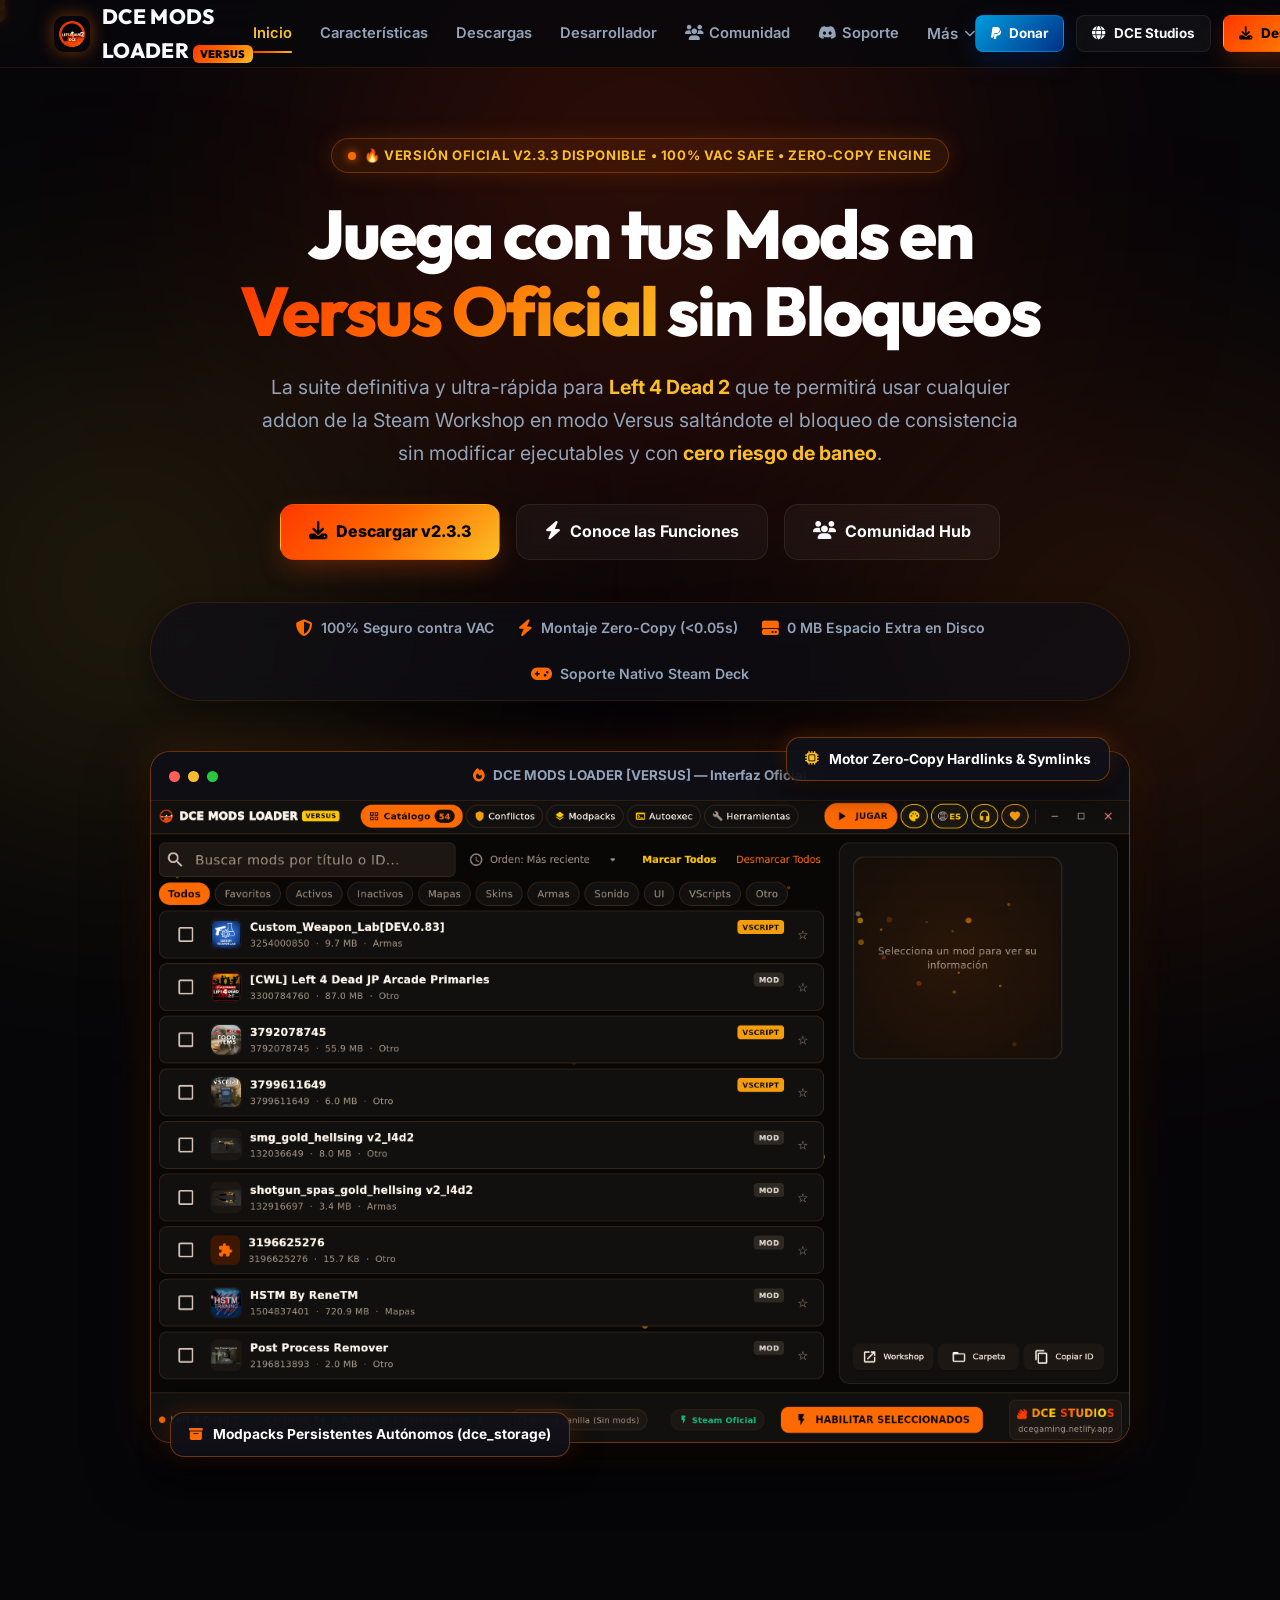
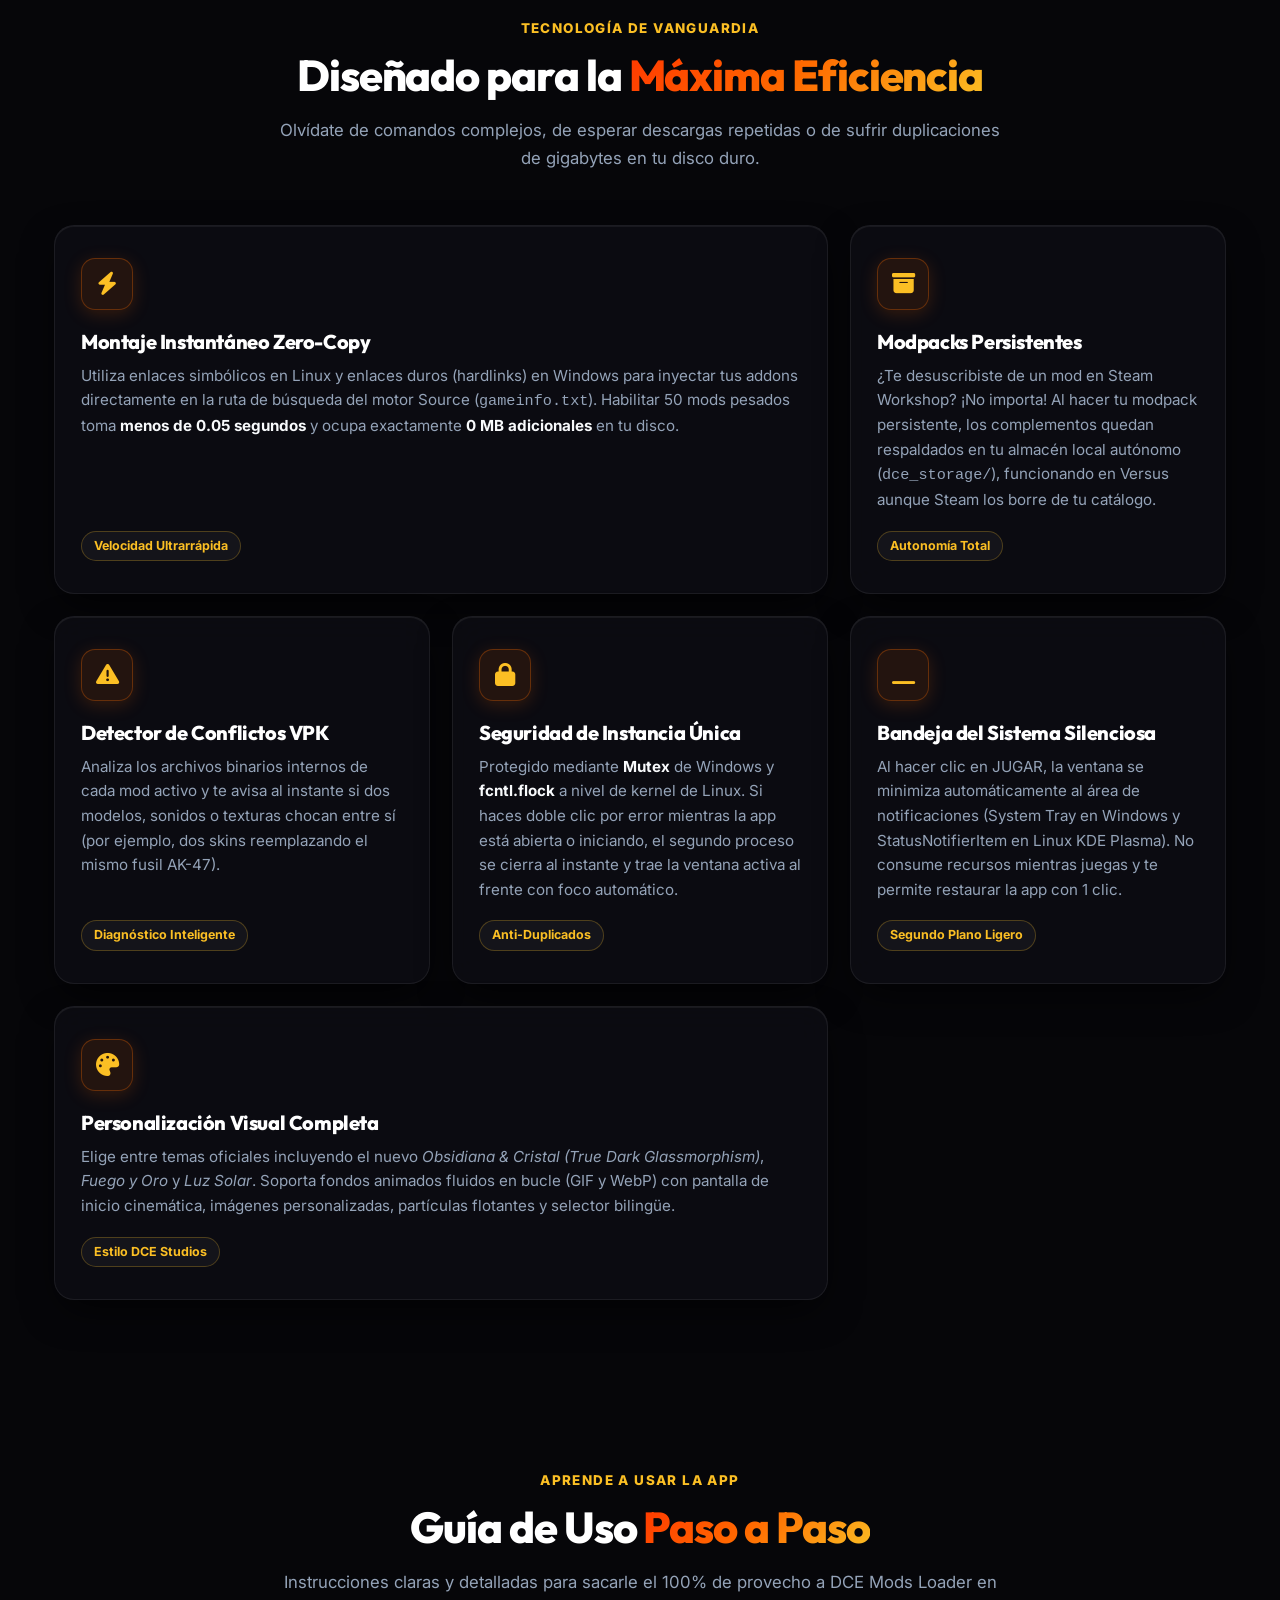
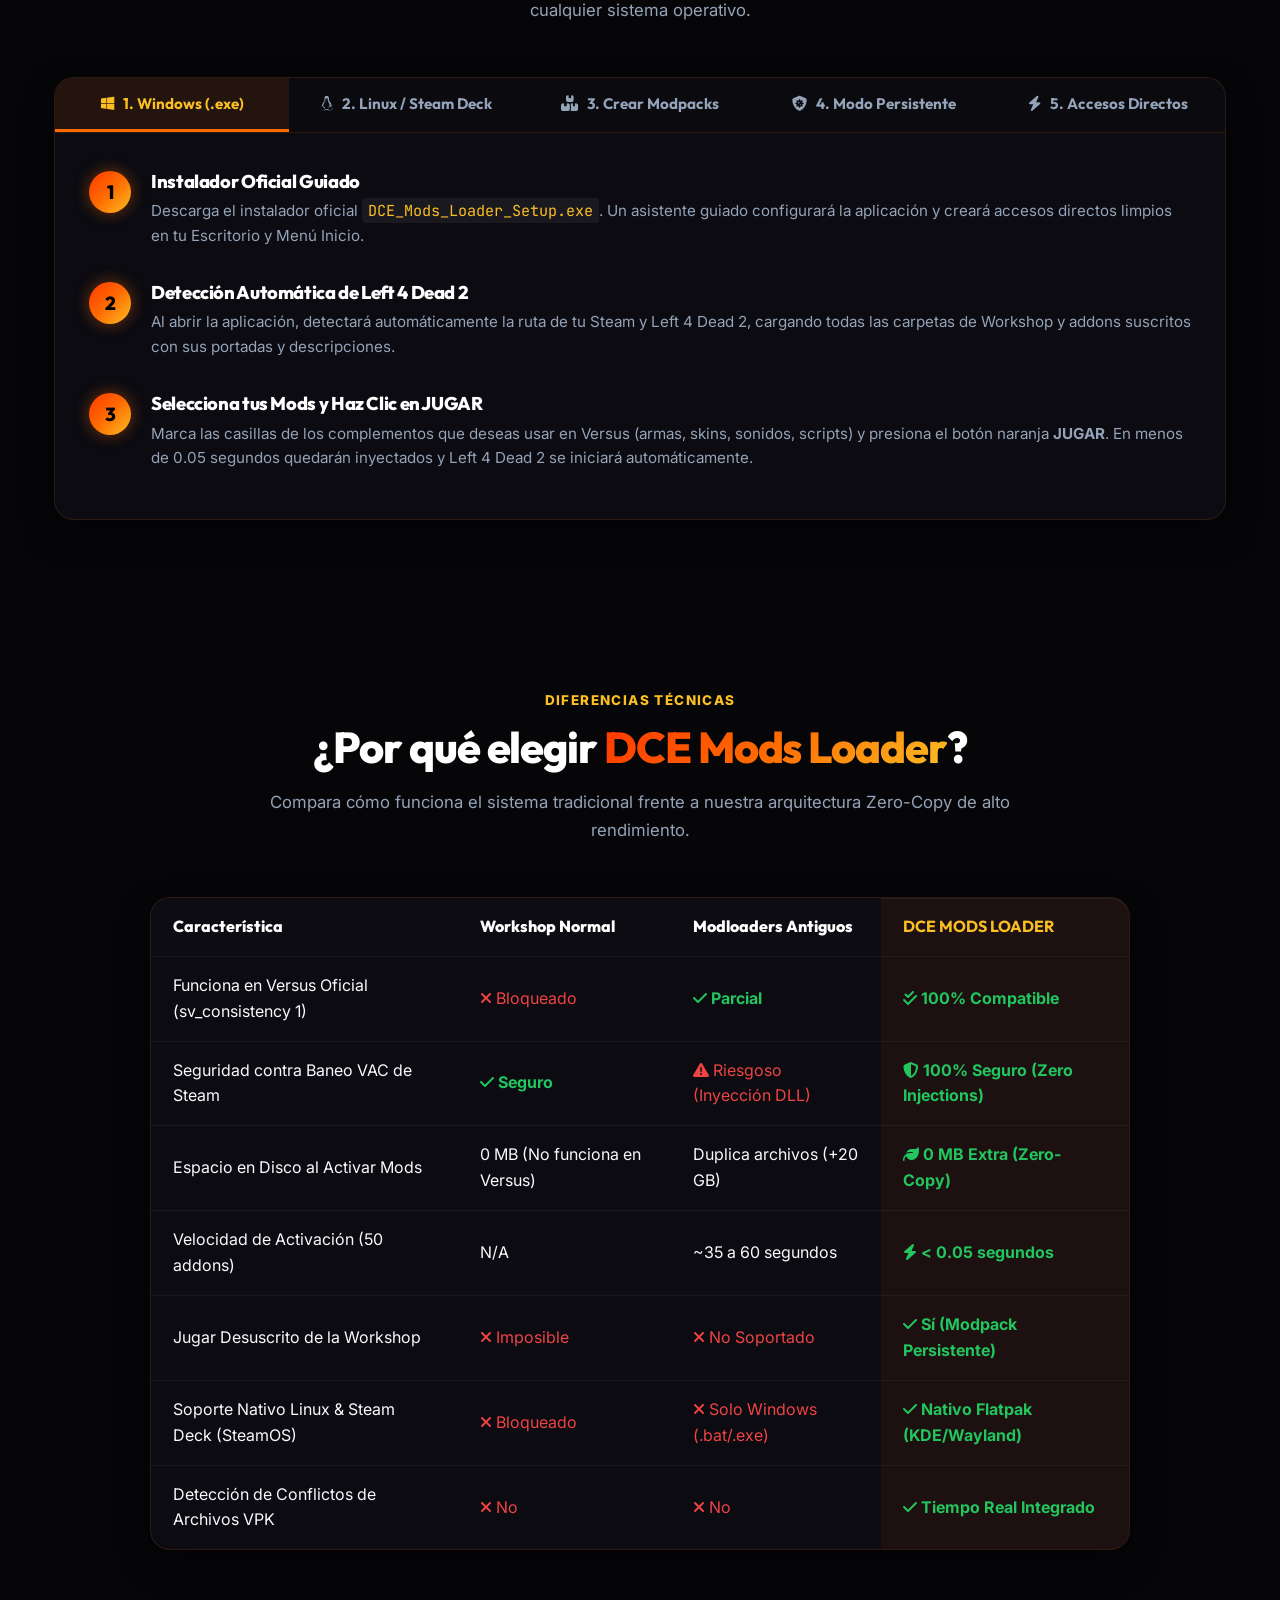
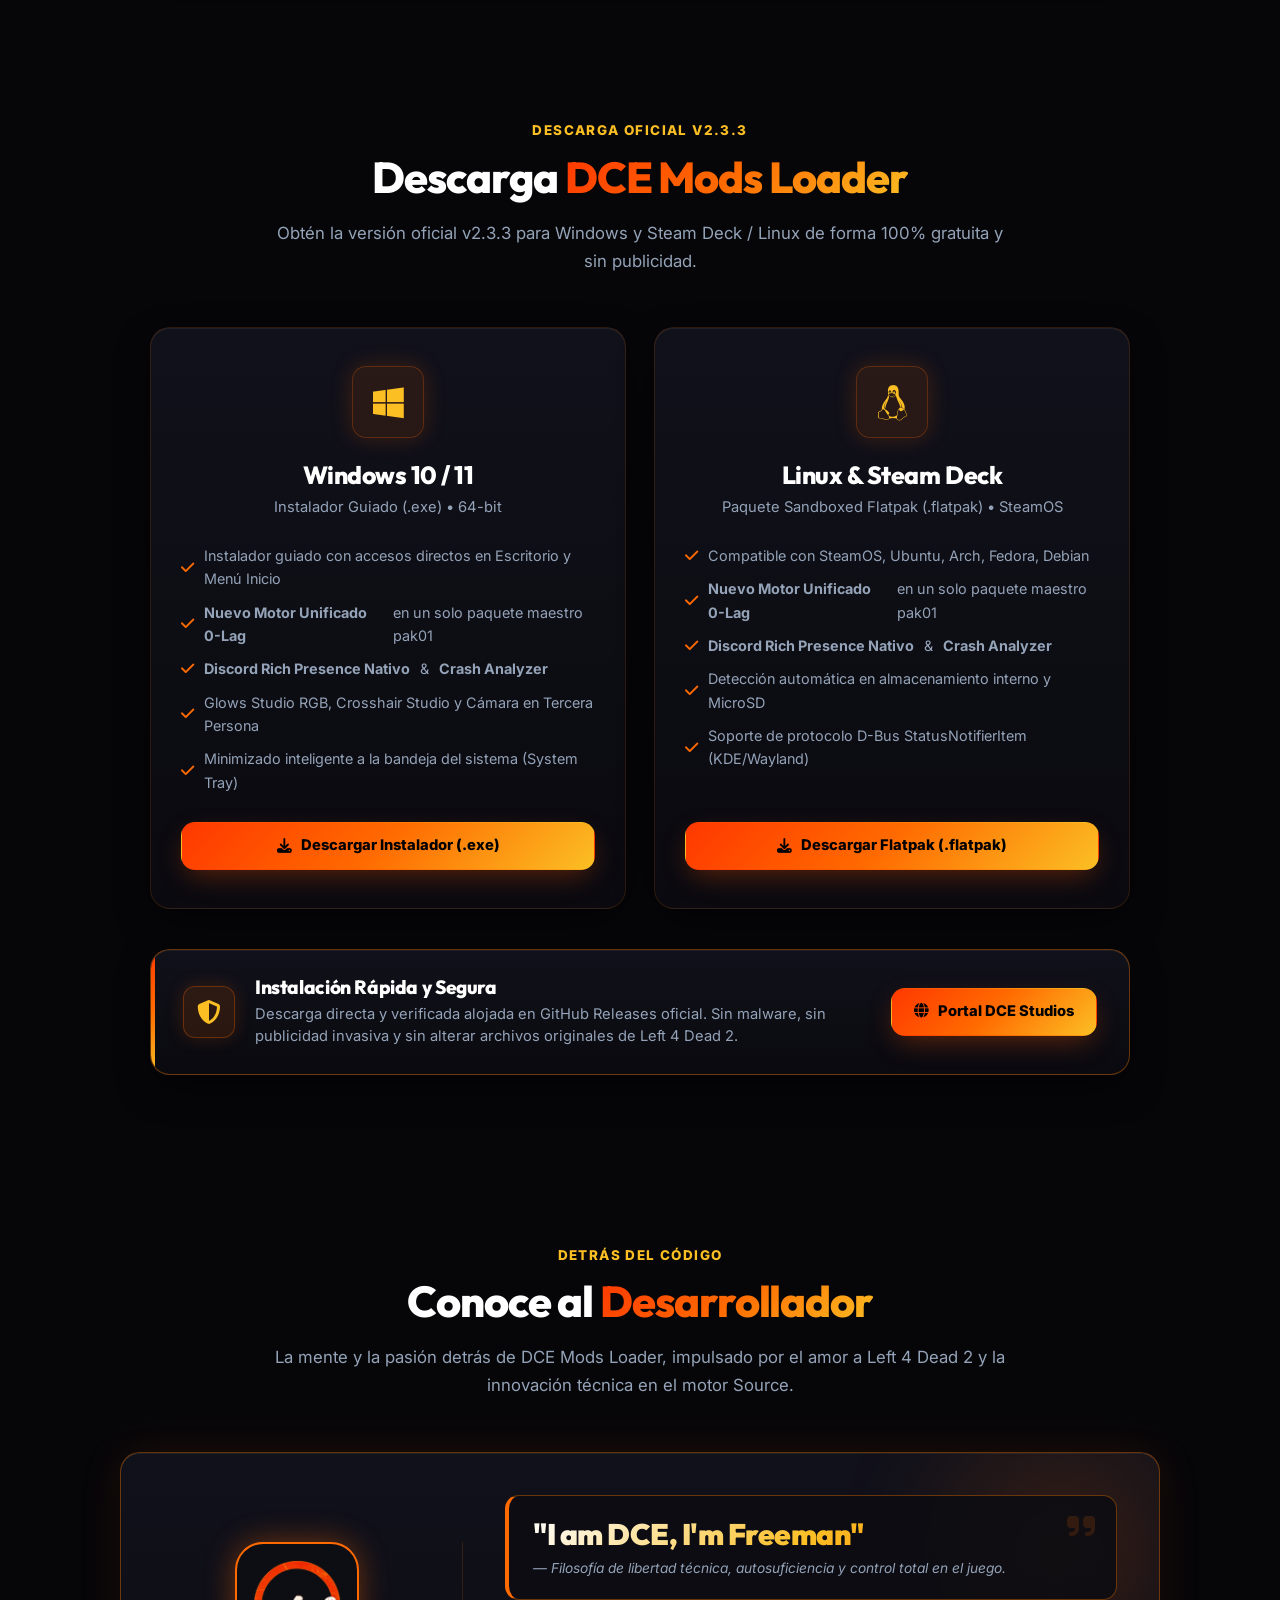
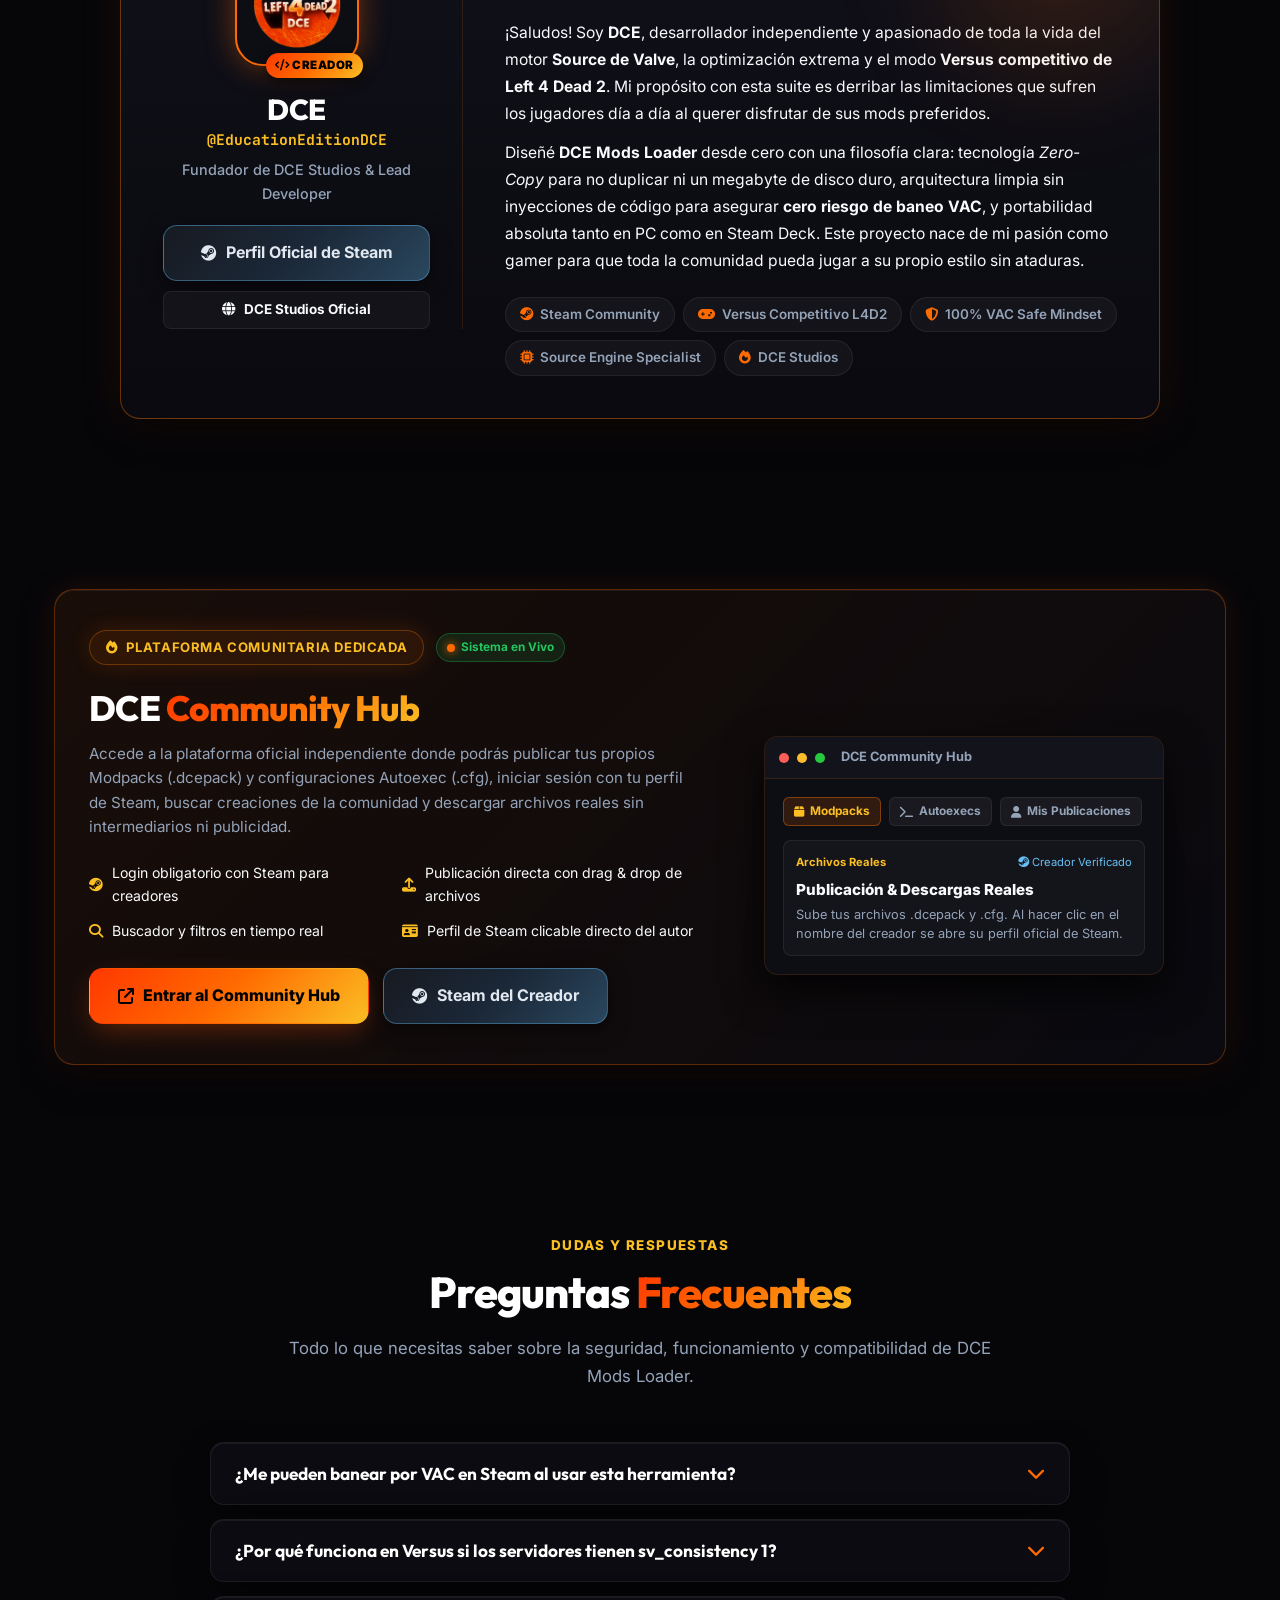
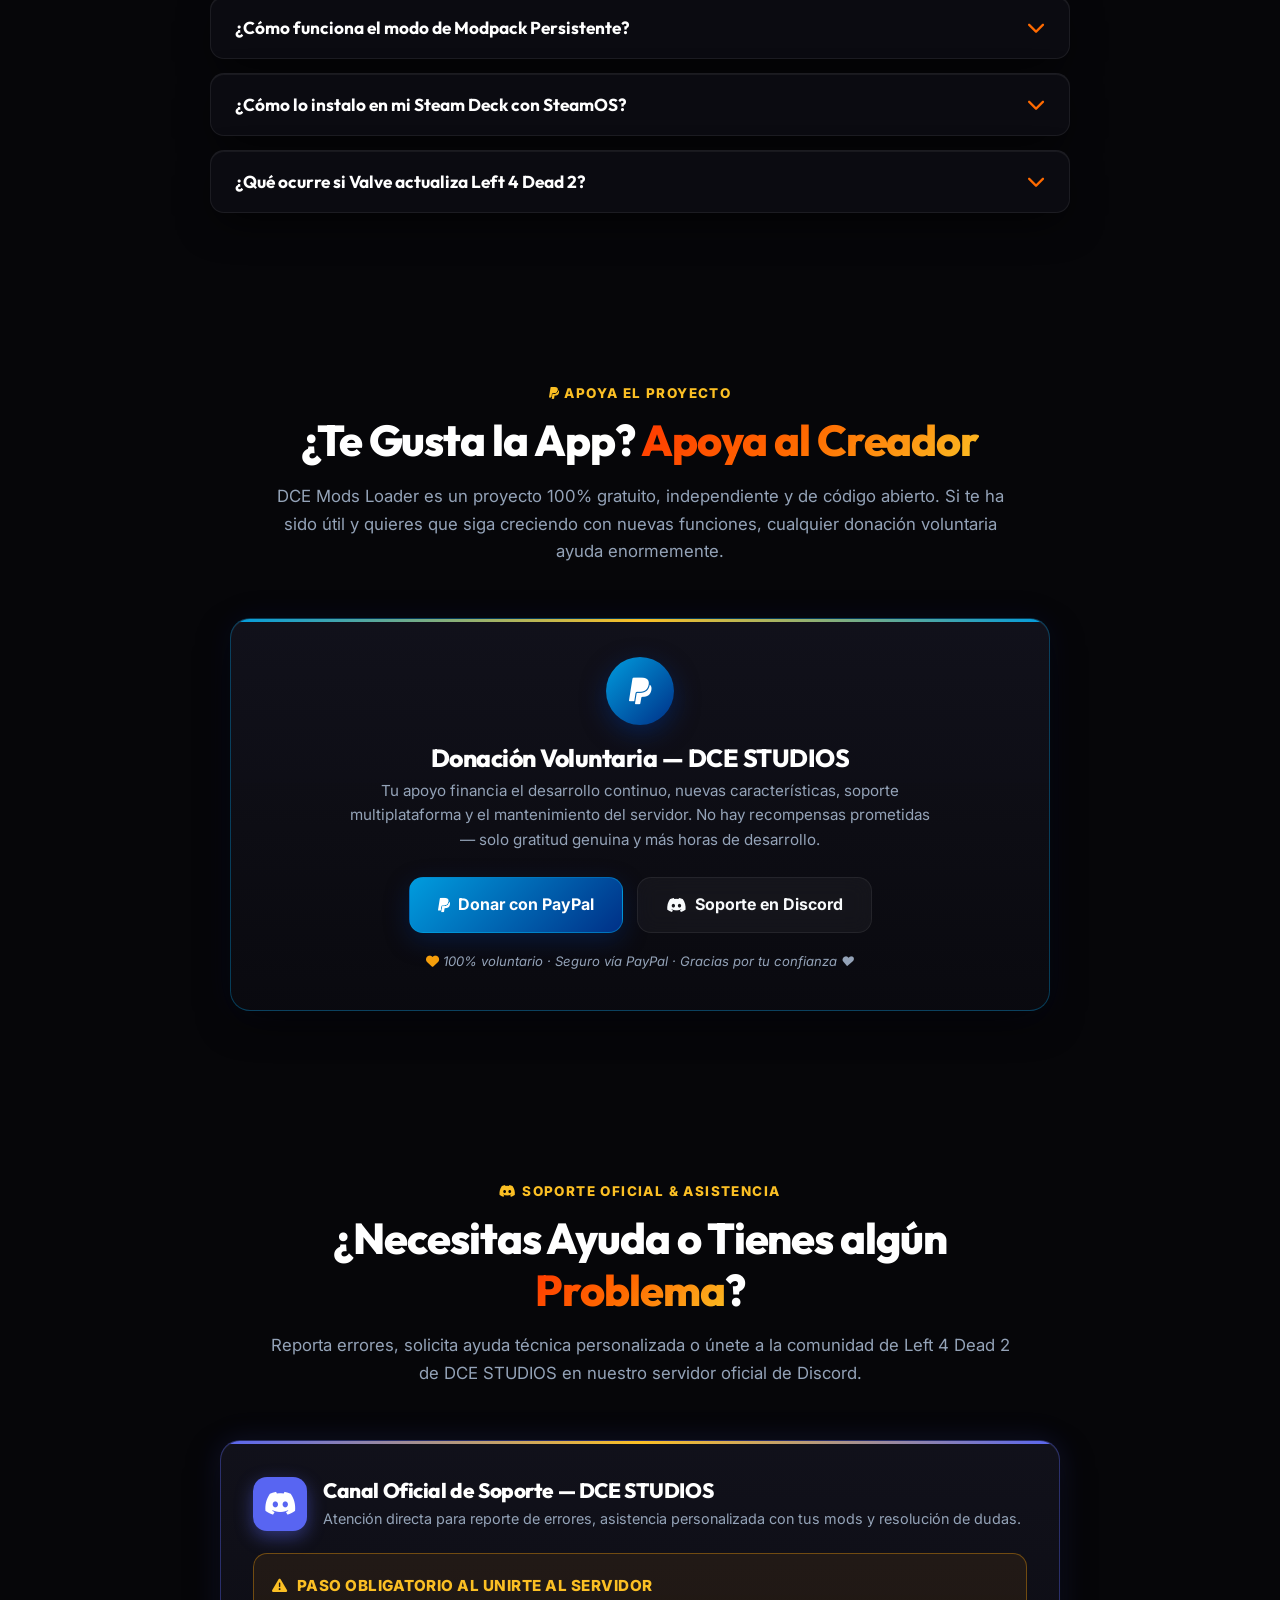
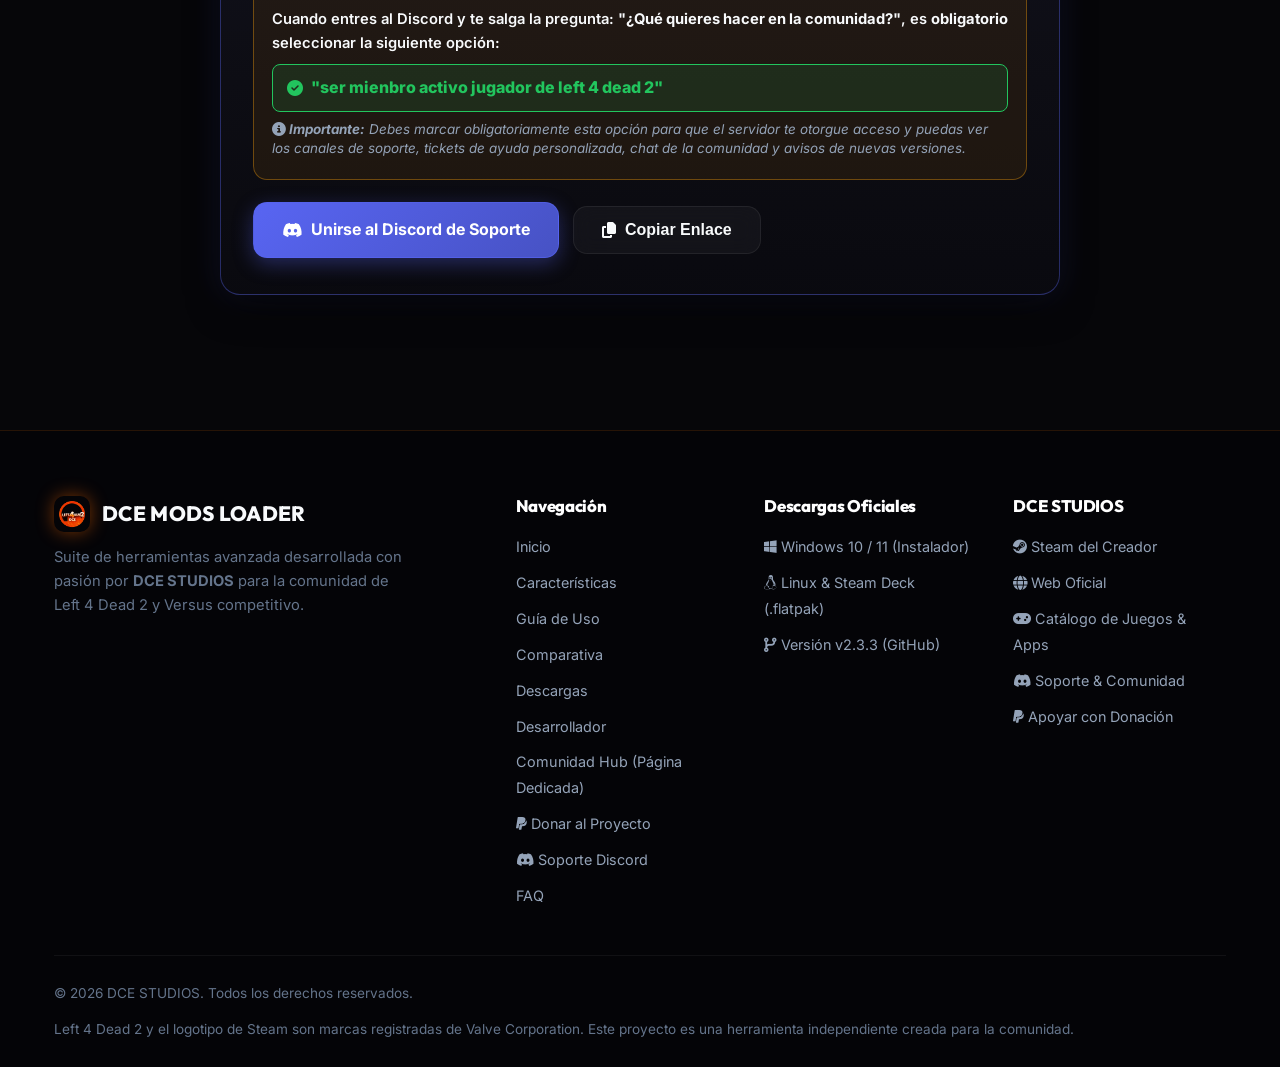
==== commit aef78745: "chore: actualizar enlaces y badges a la versión v2.3.3" ====
--- a/index.html
+++ b/index.html
@@ -6,7 +6,7 @@
   <title>DCE MODS LOADER [Versus Suite] — Left 4 Dead 2 | Descargas Oficiales</title>
 
   <!-- SEO & Social Meta Tags -->
-  <meta name="description" content="DCE Mods Loader es la suite definitiva para activar cualquier mod de Steam Workshop en Left 4 Dead 2 Versus sin baneo VAC. Descarga la versión v2.3.2 oficial para Windows, Linux y Steam Deck." />
+  <meta name="description" content="DCE Mods Loader es la suite definitiva para activar cualquier mod de Steam Workshop en Left 4 Dead 2 Versus sin baneo VAC. Descarga la versión v2.3.3 oficial para Windows, Linux y Steam Deck." />
   <meta name="keywords" content="Left 4 Dead 2, L4D2, Versus Mods, Steam Workshop Versus, DCE Studios, Mod Loader, VAC Safe, Zero Copy, Flatpak, Steam Deck" />
   <meta name="author" content="DCE STUDIOS" />
   <meta property="og:title" content="DCE MODS LOADER — Versus Suite (Left 4 Dead 2) | Descargas Oficiales" />
@@ -85,7 +85,7 @@
           </li>
           <li class="mobile-only-action">
             <a href="#descargas" class="btn btn-primary btn-sm" style="width: 100%;">
-              <i class="fas fa-download"></i> <span>Descargar v2.3.2</span>
+              <i class="fas fa-download"></i> <span>Descargar v2.3.3</span>
             </a>
           </li>
           <li class="mobile-only-action">
@@ -126,7 +126,7 @@
 
           <div class="badge badge-flame hero-badge">
             <span class="badge-pulse"></span>
-            <span>🔥 Versión Oficial v2.3.2 Disponible • 100% VAC Safe • Zero-Copy Engine</span>
+            <span>🔥 Versión Oficial v2.3.3 Disponible • 100% VAC Safe • Zero-Copy Engine</span>
           </div>
 
           <h1 class="hero-title">
@@ -141,7 +141,7 @@
           <div class="hero-cta-group">
             <a href="#descargas" class="btn btn-primary btn-lg hero-cta-main">
               <i class="fas fa-download btn-icon"></i>
-              <span>Descargar v2.3.2</span>
+              <span>Descargar v2.3.3</span>
             </a>
 
             <a href="#caracteristicas" class="btn btn-secondary btn-lg">
@@ -585,10 +585,10 @@
       <div class="container">
 
         <div class="section-header">
-          <span class="section-tag">Descarga Oficial v2.3.2</span>
+          <span class="section-tag">Descarga Oficial v2.3.3</span>
           <h2 class="section-title">Descarga <span class="text-gradient">DCE Mods Loader</span></h2>
           <p class="section-desc">
-            Obtén la versión oficial v2.3.2 para Windows y Steam Deck / Linux de forma 100% gratuita y sin publicidad.
+            Obtén la versión oficial v2.3.3 para Windows y Steam Deck / Linux de forma 100% gratuita y sin publicidad.
           </p>
         </div>
 
@@ -611,7 +611,7 @@
             </ul>
 
             <div class="download-btn-wrapper">
-              <a href="https://github.com/DCE-21k69/DCE-MODLOADER-VERSUS.L4D2-WED-PAGINE/releases/download/v2.3.2/DCE_Mods_Loader_Setup.exe" class="btn btn-primary" download>
+              <a href="https://github.com/DCE-21k69/DCE-MODLOADER-VERSUS.L4D2-WED-PAGINE/releases/download/v2.3.3/DCE_Mods_Loader_Setup.exe" class="btn btn-primary" download>
                 <i class="fas fa-download"></i>
                 <span>Descargar Instalador (.exe)</span>
               </a>
@@ -635,7 +635,7 @@
             </ul>
 
             <div class="download-btn-wrapper">
-              <a href="https://github.com/DCE-21k69/DCE-MODLOADER-VERSUS.L4D2-WED-PAGINE/releases/download/v2.3.2/DCE_Mods_Loader.flatpak" class="btn btn-primary" download>
+              <a href="https://github.com/DCE-21k69/DCE-MODLOADER-VERSUS.L4D2-WED-PAGINE/releases/download/v2.3.3/DCE_Mods_Loader.flatpak" class="btn btn-primary" download>
                 <i class="fas fa-download"></i>
                 <span>Descargar Flatpak (.flatpak)</span>
               </a>
@@ -1048,9 +1048,9 @@
           <div class="footer-column">
             <h4>Descargas Oficiales</h4>
             <ul class="footer-links">
-              <li><a href="https://github.com/DCE-21k69/DCE-MODLOADER-VERSUS.L4D2-WED-PAGINE/releases/download/v2.3.2/DCE_Mods_Loader_Setup.exe"><i class="fab fa-windows"></i> Windows 10 / 11 (Instalador)</a></li>
-              <li><a href="https://github.com/DCE-21k69/DCE-MODLOADER-VERSUS.L4D2-WED-PAGINE/releases/download/v2.3.2/DCE_Mods_Loader.flatpak"><i class="fab fa-linux"></i> Linux &amp; Steam Deck (.flatpak)</a></li>
-              <li><a href="https://github.com/DCE-21k69/DCE-MODLOADER-VERSUS.L4D2-WED-PAGINE/releases/tag/v2.3.2" target="_blank" rel="noopener noreferrer"><i class="fas fa-code-branch"></i> Versión v2.3.2 (GitHub)</a></li>
+              <li><a href="https://github.com/DCE-21k69/DCE-MODLOADER-VERSUS.L4D2-WED-PAGINE/releases/download/v2.3.3/DCE_Mods_Loader_Setup.exe"><i class="fab fa-windows"></i> Windows 10 / 11 (Instalador)</a></li>
+              <li><a href="https://github.com/DCE-21k69/DCE-MODLOADER-VERSUS.L4D2-WED-PAGINE/releases/download/v2.3.3/DCE_Mods_Loader.flatpak"><i class="fab fa-linux"></i> Linux &amp; Steam Deck (.flatpak)</a></li>
+              <li><a href="https://github.com/DCE-21k69/DCE-MODLOADER-VERSUS.L4D2-WED-PAGINE/releases/tag/v2.3.3" target="_blank" rel="noopener noreferrer"><i class="fas fa-code-branch"></i> Versión v2.3.3 (GitHub)</a></li>
             </ul>
           </div>
 
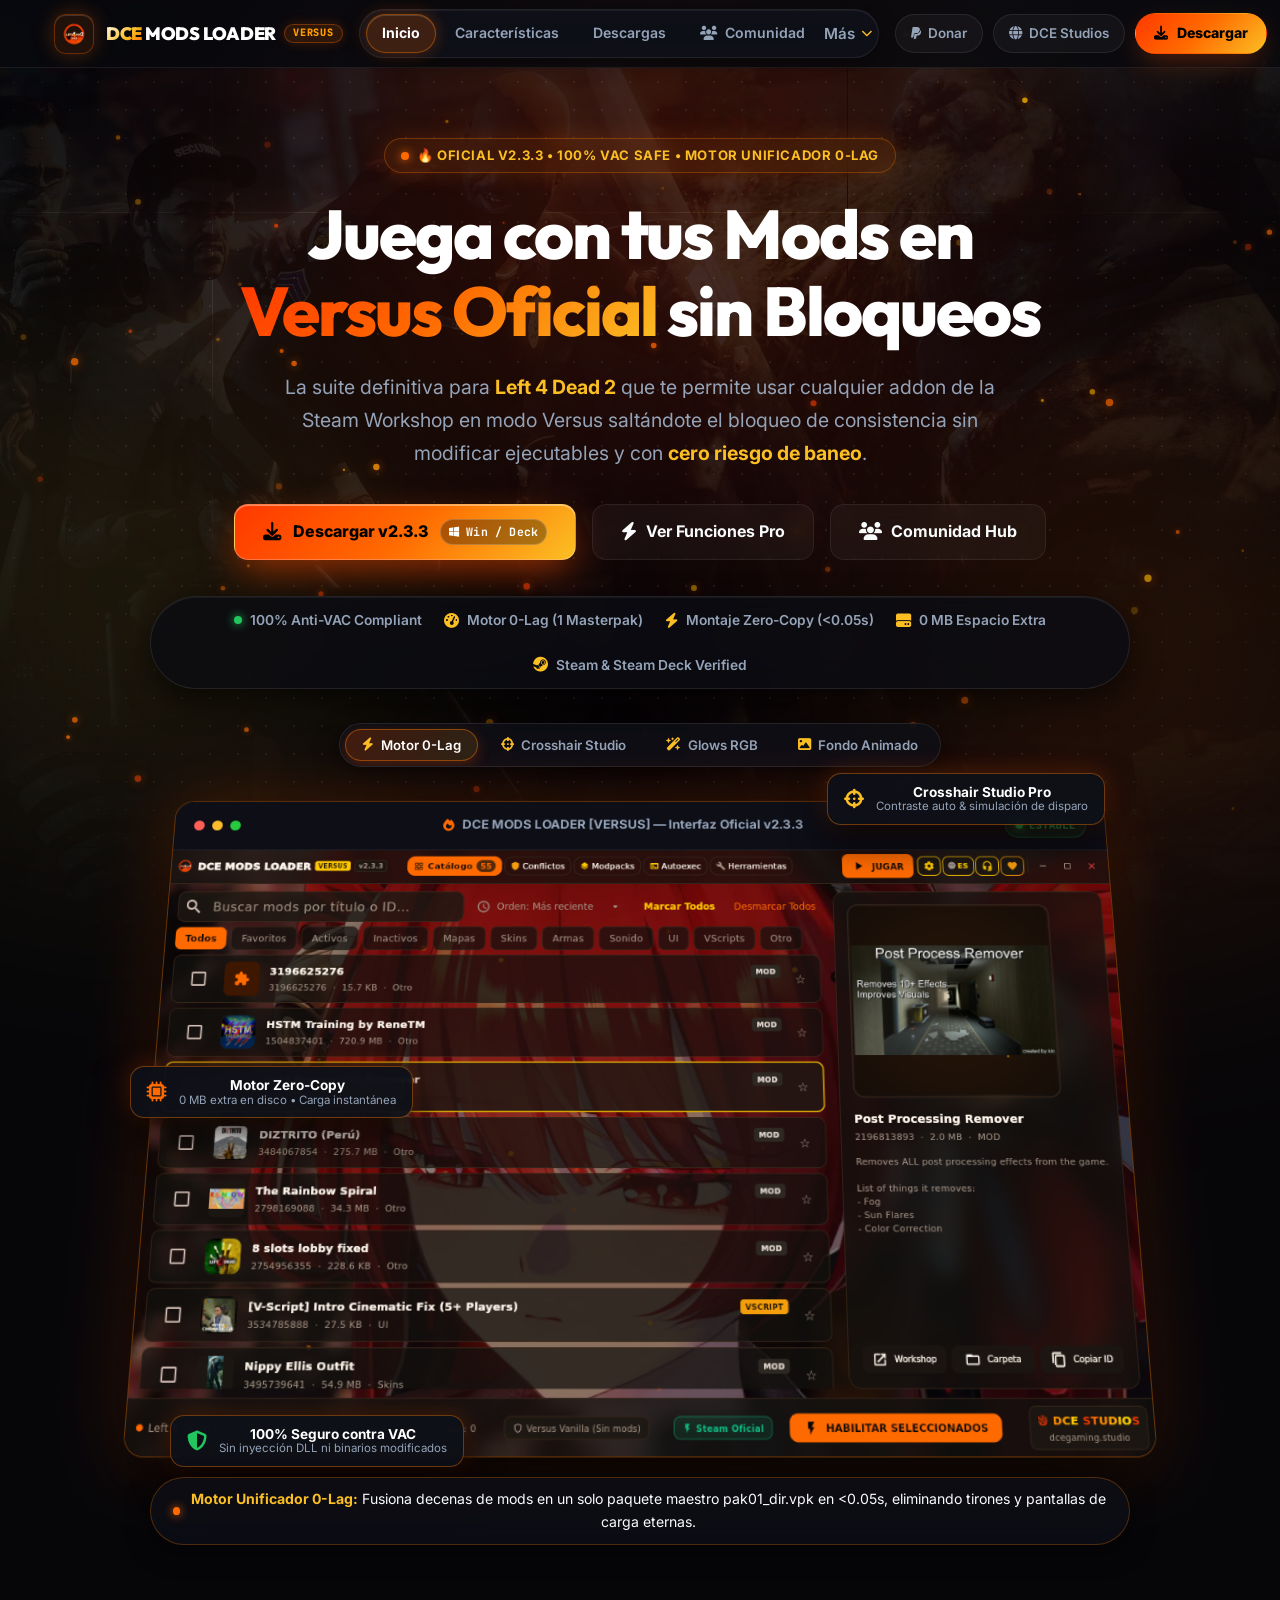
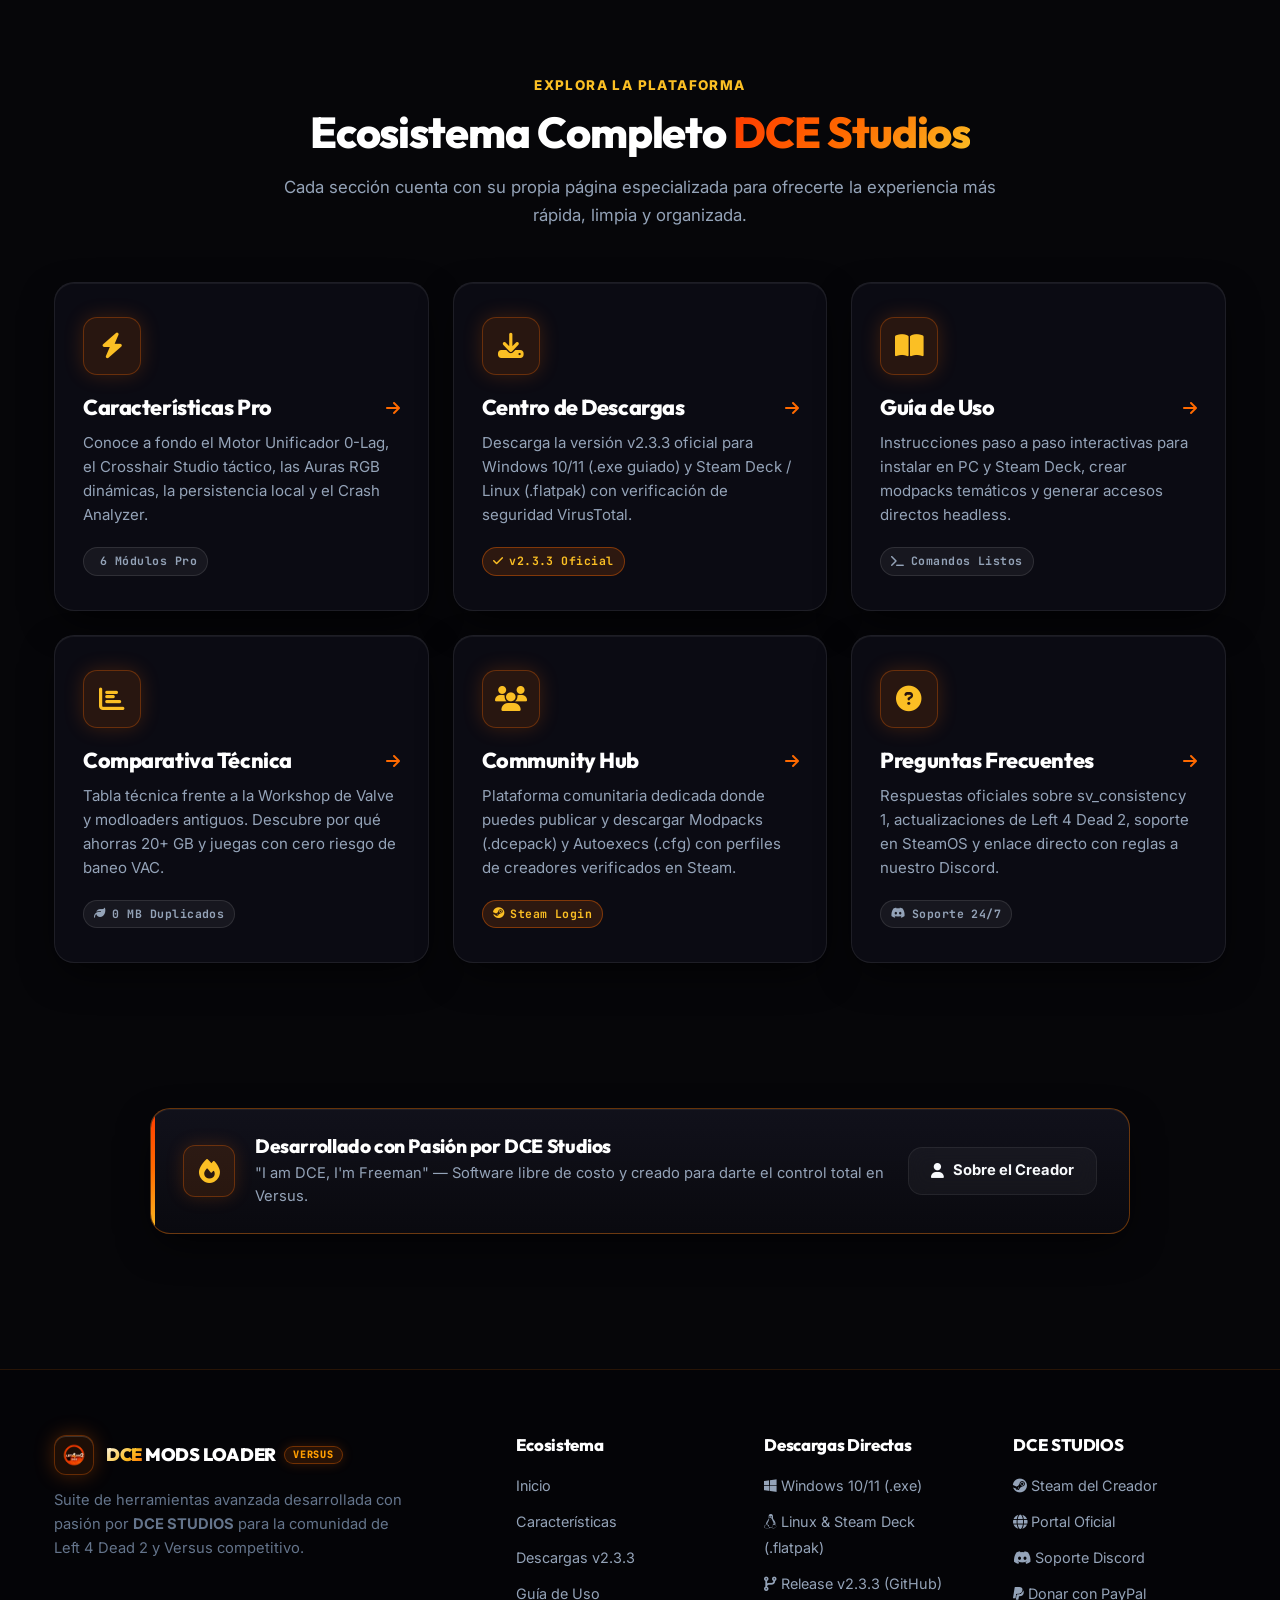
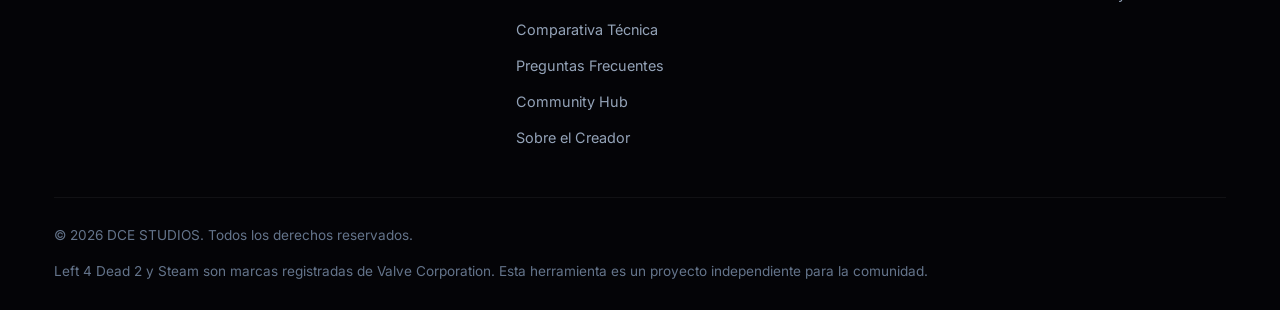
==== commit 81a7b174: "feat(web): Rediseño completo multi-página, slideshow de fondos dinámico y responsividad total" ====
--- a/index.html
+++ b/index.html
@@ -3,22 +3,21 @@
 <head>
   <meta charset="UTF-8" />
   <meta name="viewport" content="width=device-width, initial-scale=1.0" />
-  <title>DCE MODS LOADER [Versus Suite] — Left 4 Dead 2 | Descargas Oficiales</title>
-
+  <title>DCE MODS LOADER [Versus Suite] — Left 4 Dead 2 | Web Oficial</title>
+  
   <!-- SEO & Social Meta Tags -->
-  <meta name="description" content="DCE Mods Loader es la suite definitiva para activar cualquier mod de Steam Workshop en Left 4 Dead 2 Versus sin baneo VAC. Descarga la versión v2.3.3 oficial para Windows, Linux y Steam Deck." />
-  <meta name="keywords" content="Left 4 Dead 2, L4D2, Versus Mods, Steam Workshop Versus, DCE Studios, Mod Loader, VAC Safe, Zero Copy, Flatpak, Steam Deck" />
+  <meta name="description" content="La suite definitiva para Left 4 Dead 2 Versus. Juega con tus mods de la Workshop sin bloqueos de consistencia, con motor 0-Lag y 100% seguro contra VAC." />
+  <meta name="keywords" content="Left 4 Dead 2 Versus mods, L4D2 modloader, sv_consistency 1 bypass, L4D2 workshop versus, DCE Studios" />
   <meta name="author" content="DCE STUDIOS" />
-  <meta property="og:title" content="DCE MODS LOADER — Versus Suite (Left 4 Dead 2) | Descargas Oficiales" />
+  <meta property="og:title" content="DCE MODS LOADER [Versus Suite] — Left 4 Dead 2" />
   <meta property="og:description" content="Activa skins, armas, personajes y sonidos en modo Versus oficial sin restricciones de consistencia y 100% seguro contra VAC." />
   <meta property="og:image" content="dcemod2.png" />
   <meta property="og:type" content="website" />
-  <meta property="og:url" content="https://dcemodsloaderl4d2.me/" />
 
   <!-- Favicon -->
   <link rel="icon" type="image/png" href="icono.png" />
 
-  <!-- Google Fonts: Outfit & Inter -->
+  <!-- Google Fonts: Outfit & Inter & JetBrains Mono -->
   <link rel="preconnect" href="https://fonts.googleapis.com" />
   <link rel="preconnect" href="https://fonts.gstatic.com" crossorigin />
   <link href="https://fonts.googleapis.com/css2?family=Inter:wght@400;500;600;700&family=JetBrains+Mono:wght@500;700&family=Outfit:wght@600;700;800;900&display=swap" rel="stylesheet" />
@@ -40,74 +39,75 @@
   <div class="ambient-light ambient-3"></div>
 
   <!-- Toast Notification Container -->
-  <div id="toast" class="toast">Mensaje</div>
+  <div id="toast" class="toast">Mensaje copiado</div>
 
   <div class="site-wrapper">
 
     <!-- ==============================================================================
-         NAVBAR
+         GLOBAL NAVBAR
          ============================================================================== -->
     <header class="navbar" id="navbar">
       <div class="container">
-        <a href="#hero" class="nav-brand">
-          <img src="icono.png" alt="DCE Logo" class="nav-logo-img" />
-          <span>DCE MODS LOADER<span class="nav-tag-versus">VERSUS</span></span>
+        <!-- Brand Lockup (Never wraps, ultra-clean) -->
+        <a href="index.html" class="nav-brand">
+          <div class="nav-logo-box">
+            <img src="icono.png" alt="DCE Logo" class="nav-logo-img" />
+          </div>
+          <div class="nav-brand-text">
+            <span class="brand-title"><strong>DCE</strong> MODS LOADER</span>
+            <span class="nav-tag-versus">VERSUS</span>
+          </div>
         </a>
 
-        <ul class="nav-links" id="nav-links">
-          <li><a href="#hero" class="nav-link active">Inicio</a></li>
-          <li><a href="#caracteristicas" class="nav-link">Características</a></li>
-          <li><a href="#descargas" class="nav-link">Descargas</a></li>
-          <li><a href="#desarrollador" class="nav-link">Desarrollador</a></li>
-          <li><a href="comunidad.html" class="nav-link nav-link-community"><i class="fas fa-users"></i> Comunidad</a></li>
-          <li><a href="#soporte" class="nav-link"><i class="fab fa-discord"></i> Soporte</a></li>
-          <!-- Dropdown "Más" -->
-          <li class="nav-dropdown">
-            <button class="nav-dropdown-btn" aria-expanded="false" aria-haspopup="true">
-              Más <i class="fas fa-chevron-down nav-dropdown-arrow"></i>
-            </button>
-            <ul class="nav-dropdown-menu">
-              <li><a href="#guia" class="nav-link"><i class="fas fa-book-open"></i> Guía de Uso</a></li>
-              <li><a href="#comparativa" class="nav-link"><i class="fas fa-chart-bar"></i> Comparativa</a></li>
-              <li><a href="#faq" class="nav-link"><i class="fas fa-circle-question"></i> FAQ</a></li>
-            </ul>
-          </li>
-          <!-- Mobile-only actions -->
-          <li class="mobile-only-action">
-            <a href="comunidad.html" class="btn btn-secondary btn-sm" style="width: 100%;">
-              <i class="fas fa-users"></i> <span>Comunidad Hub</span>
-            </a>
-          </li>
-          <li class="mobile-only-action">
-            <a href="#soporte" class="btn btn-discord btn-sm" style="width: 100%;">
-              <i class="fab fa-discord"></i> <span>Soporte Discord</span>
-            </a>
-          </li>
-          <li class="mobile-only-action">
-            <a href="#descargas" class="btn btn-primary btn-sm" style="width: 100%;">
-              <i class="fas fa-download"></i> <span>Descargar v2.3.3</span>
-            </a>
-          </li>
-          <li class="mobile-only-action">
-            <a href="https://steamcommunity.com/id/EducationEditionDCE/" target="_blank" rel="noopener noreferrer" class="btn btn-steam btn-sm" style="width: 100%;">
-              <i class="fab fa-steam"></i> <span>Steam del Creador</span>
-            </a>
-          </li>
-          <li class="mobile-only-action">
-            <a href="https://www.paypal.com/ncp/payment/N76HFPRT372D2" target="_blank" rel="noopener noreferrer" class="btn btn-paypal btn-sm" style="width: 100%;">
-              <i class="fab fa-paypal"></i> <span>Donar con PayPal</span>
-            </a>
-          </li>
-        </ul>
-
+        <!-- Center Capsule Navigation (Raycast Style) -->
+        <nav class="nav-center-capsule">
+          <ul class="nav-links" id="nav-links">
+            <li><a href="index.html" class="nav-link active">Inicio</a></li>
+            <li><a href="caracteristicas.html" class="nav-link">Características</a></li>
+            <li><a href="descargas.html" class="nav-link">Descargas</a></li>
+            <li><a href="comunidad.html" class="nav-link nav-link-community"><i class="fas fa-users"></i> Comunidad</a></li>
+
+            <!-- Dropdown "Más" -->
+            <li class="nav-dropdown">
+              <button class="nav-dropdown-btn" aria-expanded="false" aria-haspopup="true">
+                <span>Más</span> <i class="fas fa-chevron-down nav-dropdown-arrow"></i>
+              </button>
+              <ul class="nav-dropdown-menu">
+                <li><a href="guia.html"><i class="fas fa-book-open"></i> Guía de Uso</a></li>
+                <li><a href="comparativa.html"><i class="fas fa-chart-bar"></i> Comparativa Técnica</a></li>
+                <li><a href="faq.html"><i class="fas fa-circle-question"></i> FAQ &amp; Soporte</a></li>
+                <li><a href="desarrollador.html"><i class="fas fa-user-code"></i> Sobre el Creador</a></li>
+              </ul>
+            </li>
+
+            <!-- Mobile Drawer Actions -->
+            <li class="mobile-only-action">
+              <a href="descargas.html" class="btn btn-primary btn-sm" style="width: 100%;">
+                <i class="fas fa-download"></i> <span>Descargar v2.3.3</span>
+              </a>
+            </li>
+            <li class="mobile-only-action">
+              <a href="https://discord.gg/yCDVqdD2bk" target="_blank" rel="noopener noreferrer" class="btn btn-discord btn-sm" style="width: 100%;">
+                <i class="fab fa-discord"></i> <span>Soporte Discord</span>
+              </a>
+            </li>
+            <li class="mobile-only-action">
+              <a href="https://www.paypal.com/ncp/payment/N76HFPRT372D2" target="_blank" rel="noopener noreferrer" class="btn btn-paypal btn-sm" style="width: 100%;">
+                <i class="fab fa-paypal"></i> <span>Donar con PayPal</span>
+              </a>
+            </li>
+          </ul>
+        </nav>
+
+        <!-- Right Actions (Clean & Balanced) -->
         <div class="nav-actions">
-          <a href="https://www.paypal.com/ncp/payment/N76HFPRT372D2" target="_blank" rel="noopener noreferrer" class="btn btn-paypal btn-sm nav-btn-desktop" title="Apoyar el proyecto — Donar con PayPal">
+          <a href="https://www.paypal.com/ncp/payment/N76HFPRT372D2" target="_blank" rel="noopener noreferrer" class="nav-pill-btn nav-pill-paypal nav-btn-desktop" title="Donar con PayPal">
             <i class="fab fa-paypal"></i> <span>Donar</span>
           </a>
-          <a href="https://dcegaming.studio/" target="_blank" rel="noopener noreferrer" class="btn btn-secondary btn-sm nav-btn-desktop">
+          <a href="https://dcegaming.studio/" target="_blank" rel="noopener noreferrer" class="nav-pill-btn nav-btn-desktop" title="Portal DCE Studios">
             <i class="fas fa-globe"></i> <span>DCE Studios</span>
           </a>
-          <a href="#descargas" class="btn btn-primary btn-sm nav-btn-desktop">
+          <a href="descargas.html" class="btn btn-primary btn-sm nav-btn-cta nav-btn-desktop">
             <i class="fas fa-download"></i> <span>Descargar</span>
           </a>
           <button class="nav-toggle" id="nav-toggle" aria-label="Abrir menú">
@@ -118,35 +118,40 @@
     </header>
 
     <!-- ==============================================================================
-         HERO SECTION
+         HERO SECTION (RAYCAST + MEDAL.TV + OVERWOLF FUSION)
          ============================================================================== -->
     <section class="hero-section" id="hero">
+      <div class="bg-mesh-grid"></div>
       <div class="container">
         <div class="hero-content">
 
+          <!-- Raycast-Style Status Badge with Pulse -->
           <div class="badge badge-flame hero-badge">
             <span class="badge-pulse"></span>
-            <span>🔥 Versión Oficial v2.3.3 Disponible • 100% VAC Safe • Zero-Copy Engine</span>
-          </div>
-
+            <span>🔥 Oficial v2.3.3 • 100% VAC Safe • Motor Unificador 0-Lag</span>
+          </div>
+
+          <!-- Luminous Hero Title -->
           <h1 class="hero-title">
             Juega con tus Mods en <br />
             <span class="text-gradient">Versus Oficial</span> sin Bloqueos
           </h1>
 
           <p class="hero-subtitle">
-            La suite definitiva y ultra-rápida para <strong>Left 4 Dead 2</strong> que te permitirá usar cualquier addon de la Steam Workshop en modo Versus saltándote el bloqueo de consistencia sin modificar ejecutables y con <strong>cero riesgo de baneo</strong>.
+            La suite definitiva para <strong>Left 4 Dead 2</strong> que te permite usar cualquier addon de la Steam Workshop en modo Versus saltándote el bloqueo de consistencia sin modificar ejecutables y con <strong>cero riesgo de baneo</strong>.
           </p>
 
+          <!-- Hero Action Buttons with Shimmer & Key Badges -->
           <div class="hero-cta-group">
-            <a href="#descargas" class="btn btn-primary btn-lg hero-cta-main">
+            <a href="descargas.html" class="btn btn-primary btn-lg hero-cta-main">
               <i class="fas fa-download btn-icon"></i>
               <span>Descargar v2.3.3</span>
+              <span class="btn-kbd-pill"><i class="fab fa-windows"></i> Win / Deck</span>
             </a>
 
-            <a href="#caracteristicas" class="btn btn-secondary btn-lg">
+            <a href="caracteristicas.html" class="btn btn-secondary btn-lg">
               <i class="fas fa-bolt btn-icon"></i>
-              <span>Conoce las Funciones</span>
+              <span>Ver Funciones Pro</span>
             </a>
 
             <a href="comunidad.html" class="btn btn-secondary btn-lg">
@@ -155,10 +160,15 @@
             </a>
           </div>
 
+          <!-- Overwolf-Style Competitive & Anti-Cheat Trust Strip -->
           <div class="hero-trust-bar">
             <div class="trust-item">
-              <i class="fas fa-shield-halved"></i>
-              <span>100% Seguro contra VAC</span>
+              <span class="live-dot-green"></span>
+              <span>100% Anti-VAC Compliant</span>
+            </div>
+            <div class="trust-item">
+              <i class="fas fa-gauge-high"></i>
+              <span>Motor 0-Lag (1 Masterpak)</span>
             </div>
             <div class="trust-item">
               <i class="fas fa-bolt"></i>
@@ -166,16 +176,35 @@
             </div>
             <div class="trust-item">
               <i class="fas fa-hard-drive"></i>
-              <span>0 MB Espacio Extra en Disco</span>
+              <span>0 MB Espacio Extra</span>
             </div>
             <div class="trust-item">
-              <i class="fas fa-gamepad"></i>
-              <span>Soporte Nativo Steam Deck</span>
-            </div>
-          </div>
-
-          <!-- Showcase 3D Window Preview -->
+              <i class="fab fa-steam"></i>
+              <span>Steam &amp; Steam Deck Verified</span>
+            </div>
+          </div>
+
+          <!-- Medal.tv-Style Interactive Feature Switcher Tabs -->
+          <div class="showcase-tabs-wrapper">
+            <div class="showcase-tabs-container">
+              <button class="showcase-tab active" data-feature="unifier" data-desc="<strong>Motor Unificador 0-Lag:</strong> Fusiona decenas de mods en un solo paquete maestro pak01_dir.vpk en &lt;0.05s, eliminando tirones y pantallas de carga eternas.">
+                <i class="fas fa-bolt"></i> <span>Motor 0-Lag</span>
+              </button>
+              <button class="showcase-tab" data-feature="crosshair" data-desc="<strong>Crosshair Studio Pro:</strong> Visor táctico puro sin marcas con adaptación inteligente de contraste al fondo, retroceso dinámico al clic y ciclo RGB en vivo.">
+                <i class="fas fa-crosshairs"></i> <span>Crosshair Studio</span>
+              </button>
+              <button class="showcase-tab" data-feature="glows" data-desc="<strong>Glows Studio &amp; Discord RPC:</strong> Personaliza auras de supervivientes e infectados y comparte tu partida y mapa en tiempo real en Discord.">
+                <i class="fas fa-wand-magic-sparkles"></i> <span>Glows RGB</span>
+              </button>
+              <button class="showcase-tab" data-feature="wallpaper" data-desc="<strong>Fondo Animado 720p:</strong> Wallpaper animado WebP ultra-optimizado (6.5 MB, ~2% CPU) de fábrica con botón para restablecer configuraciones en 1 clic.">
+                <i class="fas fa-image"></i> <span>Fondo Animado</span>
+              </button>
+            </div>
+          </div>
+
+          <!-- Showcase 3D Floating Window Preview (Medal.tv 3D + Raycast Glass) -->
           <div class="showcase-wrapper">
+            <div class="showcase-ambient-glow"></div>
             <div class="showcase-window" id="showcase-window">
               <div class="showcase-titlebar">
                 <div class="showcase-controls">
@@ -185,26 +214,48 @@
                 </div>
                 <div class="showcase-title">
                   <i class="fas fa-fire" style="color: var(--flame-orange);"></i>
-                  <span>DCE MODS LOADER [VERSUS] — Interfaz Oficial</span>
+                  <span>DCE MODS LOADER [VERSUS] — Interfaz Oficial v2.3.3</span>
                 </div>
-                <div class="showcase-spacer"></div>
+                <div class="showcase-meta-tag">
+                  <span class="live-dot-green"></span> <span>ESTABLE</span>
+                </div>
               </div>
 
               <div class="showcase-img-container">
-                <img src="dcemod2.png" alt="DCE Mods Loader Interfaz" class="showcase-img" />
-              </div>
-            </div>
-
-            <!-- Floating Chips -->
+                <img src="dcemod2.png" alt="DCE Mods Loader Interfaz Oficial v2.3.3" class="showcase-img" />
+              </div>
+            </div>
+
+            <!-- Medal.tv-Style Floating Dynamic Chips -->
             <div class="floating-chip floating-chip-1">
-              <i class="fas fa-microchip" style="color: var(--flame-gold);"></i>
-              <span>Motor Zero-Copy Hardlinks & Symlinks</span>
+              <i class="fas fa-crosshairs" style="color: var(--flame-gold);"></i>
+              <div>
+                <span class="chip-title">Crosshair Studio Pro</span>
+                <span class="chip-sub">Contraste auto &amp; simulación de disparo</span>
+              </div>
             </div>
 
             <div class="floating-chip floating-chip-2">
-              <i class="fas fa-box-archive" style="color: var(--flame-orange);"></i>
-              <span>Modpacks Persistentes Autónomos (dce_storage)</span>
-            </div>
+              <i class="fas fa-shield-halved" style="color: #22c55e;"></i>
+              <div>
+                <span class="chip-title">100% Seguro contra VAC</span>
+                <span class="chip-sub">Sin inyección DLL ni binarios modificados</span>
+              </div>
+            </div>
+
+            <div class="floating-chip floating-chip-3">
+              <i class="fas fa-microchip" style="color: var(--flame-orange);"></i>
+              <div>
+                <span class="chip-title">Motor Zero-Copy</span>
+                <span class="chip-sub">0 MB extra en disco • Carga instantánea</span>
+              </div>
+            </div>
+          </div>
+
+          <!-- Dynamic Feature Highlight Banner -->
+          <div class="showcase-dynamic-desc" id="showcase-dynamic-desc">
+            <span class="live-dot-pulse"></span>
+            <span class="dynamic-desc-text" id="dynamic-desc-text"><strong>Motor Unificador 0-Lag:</strong> Fusiona decenas de mods en un solo paquete maestro pak01_dir.vpk en &lt;0.05s, eliminando tirones y pantallas de carga eternas.</span>
           </div>
 
         </div>
@@ -212,92 +263,122 @@
     </section>
 
     <!-- ==============================================================================
-         FEATURES SECTION (BENTO GRID)
+         ECOSYSTEM HUB SECTION (PÁGINAS INDEPENDIENTES DEDICADAS)
          ============================================================================== -->
-    <section class="section" id="caracteristicas">
+    <section class="section" style="padding-top: 40px;">
       <div class="container">
 
         <div class="section-header">
-          <span class="section-tag">Tecnología de Vanguardia</span>
-          <h2 class="section-title">Diseñado para la <span class="text-gradient">Máxima Eficiencia</span></h2>
+          <span class="section-tag">Explora la Plataforma</span>
+          <h2 class="section-title">Ecosistema Completo <span class="text-gradient">DCE Studios</span></h2>
           <p class="section-desc">
-            Olvídate de comandos complejos, de esperar descargas repetidas o de sufrir duplicaciones de gigabytes en tu disco duro.
+            Cada sección cuenta con su propia página especializada para ofrecerte la experiencia más rápida, limpia y organizada.
           </p>
         </div>
 
-        <div class="features-grid">
-
-          <!-- Card 1: Zero-Copy Engine -->
-          <div class="feature-card span-2">
-            <div class="feature-icon-box">
+        <div class="page-cards-grid">
+
+          <!-- Page Card 1: Características Pro -->
+          <a href="caracteristicas.html" class="page-card">
+            <div class="page-card-icon">
               <i class="fas fa-bolt"></i>
             </div>
-            <h3 class="feature-title">Montaje Instantáneo Zero-Copy</h3>
-            <p class="feature-desc">
-              Utiliza enlaces simbólicos en Linux y enlaces duros (hardlinks) en Windows para inyectar tus addons directamente en la ruta de búsqueda del motor Source (<code>gameinfo.txt</code>). Habilitar 50 mods pesados toma <strong>menos de 0.05 segundos</strong> y ocupa exactamente <strong>0 MB adicionales</strong> en tu disco.
-            </p>
-            <span class="feature-tag">Velocidad Ultrarrápida</span>
-          </div>
-
-          <!-- Card 2: Modpacks Persistentes -->
-          <div class="feature-card">
-            <div class="feature-icon-box">
-              <i class="fas fa-box-archive"></i>
-            </div>
-            <h3 class="feature-title">Modpacks Persistentes</h3>
-            <p class="feature-desc">
-              ¿Te desuscribiste de un mod en Steam Workshop? ¡No importa! Al hacer tu modpack persistente, los complementos quedan respaldados en tu almacén local autónomo (<code>dce_storage/</code>), funcionando en Versus aunque Steam los borre de tu catálogo.
-            </p>
-            <span class="feature-tag">Autonomía Total</span>
-          </div>
-
-          <!-- Card 3: VPK Conflict Detector -->
-          <div class="feature-card">
-            <div class="feature-icon-box">
-              <i class="fas fa-triangle-exclamation"></i>
-            </div>
-            <h3 class="feature-title">Detector de Conflictos VPK</h3>
-            <p class="feature-desc">
-              Analiza los archivos binarios internos de cada mod activo y te avisa al instante si dos modelos, sonidos o texturas chocan entre sí (por ejemplo, dos skins reemplazando el mismo fusil AK-47).
-            </p>
-            <span class="feature-tag">Diagnóstico Inteligente</span>
-          </div>
-
-          <!-- Card 4: Single Instance Security -->
-          <div class="feature-card">
-            <div class="feature-icon-box">
-              <i class="fas fa-lock"></i>
-            </div>
-            <h3 class="feature-title">Seguridad de Instancia Única</h3>
-            <p class="feature-desc">
-              Protegido mediante <strong>Mutex</strong> de Windows y <strong>fcntl.flock</strong> a nivel de kernel de Linux. Si haces doble clic por error mientras la app está abierta o iniciando, el segundo proceso se cierra al instante y trae la ventana activa al frente con foco automático.
-            </p>
-            <span class="feature-tag">Anti-Duplicados</span>
-          </div>
-
-          <!-- Card 5: System Tray Minimizer -->
-          <div class="feature-card">
-            <div class="feature-icon-box">
-              <i class="fas fa-window-minimize"></i>
-            </div>
-            <h3 class="feature-title">Bandeja del Sistema Silenciosa</h3>
-            <p class="feature-desc">
-              Al hacer clic en JUGAR, la ventana se minimiza automáticamente al área de notificaciones (System Tray en Windows y StatusNotifierItem en Linux KDE Plasma). No consume recursos mientras juegas y te permite restaurar la app con 1 clic.
-            </p>
-            <span class="feature-tag">Segundo Plano Ligero</span>
-          </div>
-
-          <!-- Card 6: Visual Customization -->
-          <div class="feature-card span-2">
-            <div class="feature-icon-box">
-              <i class="fas fa-palette"></i>
-            </div>
-            <h3 class="feature-title">Personalización Visual Completa</h3>
-            <p class="feature-desc">
-              Elige entre temas oficiales incluyendo el nuevo <em>Obsidiana & Cristal (True Dark Glassmorphism)</em>, <em>Fuego y Oro</em> y <em>Luz Solar</em>. Soporta fondos animados fluidos en bucle (GIF y WebP) con pantalla de inicio cinemática, imágenes personalizadas, partículas flotantes y selector bilingüe.
-            </p>
-            <span class="feature-tag">Estilo DCE Studios</span>
-          </div>
+            <h3 class="page-card-title">
+              <span>Características Pro</span>
+              <i class="fas fa-arrow-right page-card-arrow"></i>
+            </h3>
+            <p class="page-card-desc">
+              Conoce a fondo el Motor Unificador 0-Lag, el Crosshair Studio táctico, las Auras RGB dinámicas, la persistencia local y el Crash Analyzer.
+            </p>
+            <div class="page-card-footer">
+              <span class="raycast-chip"><i class="fas fa-sparkles"></i> 6 Módulos Pro</span>
+            </div>
+          </a>
+
+          <!-- Page Card 2: Descargas -->
+          <a href="descargas.html" class="page-card">
+            <div class="page-card-icon">
+              <i class="fas fa-download"></i>
+            </div>
+            <h3 class="page-card-title">
+              <span>Centro de Descargas</span>
+              <i class="fas fa-arrow-right page-card-arrow"></i>
+            </h3>
+            <p class="page-card-desc">
+              Descarga la versión v2.3.3 oficial para Windows 10/11 (.exe guiado) y Steam Deck / Linux (.flatpak) con verificación de seguridad VirusTotal.
+            </p>
+            <div class="page-card-footer">
+              <span class="raycast-chip highlight"><i class="fas fa-check"></i> v2.3.3 Oficial</span>
+            </div>
+          </a>
+
+          <!-- Page Card 3: Guía de Uso -->
+          <a href="guia.html" class="page-card">
+            <div class="page-card-icon">
+              <i class="fas fa-book-open"></i>
+            </div>
+            <h3 class="page-card-title">
+              <span>Guía de Uso</span>
+              <i class="fas fa-arrow-right page-card-arrow"></i>
+            </h3>
+            <p class="page-card-desc">
+              Instrucciones paso a paso interactivas para instalar en PC y Steam Deck, crear modpacks temáticos y generar accesos directos headless.
+            </p>
+            <div class="page-card-footer">
+              <span class="raycast-chip"><i class="fas fa-terminal"></i> Comandos Listos</span>
+            </div>
+          </a>
+
+          <!-- Page Card 4: Comparativa Técnica -->
+          <a href="comparativa.html" class="page-card">
+            <div class="page-card-icon">
+              <i class="fas fa-chart-bar"></i>
+            </div>
+            <h3 class="page-card-title">
+              <span>Comparativa Técnica</span>
+              <i class="fas fa-arrow-right page-card-arrow"></i>
+            </h3>
+            <p class="page-card-desc">
+              Tabla técnica frente a la Workshop de Valve y modloaders antiguos. Descubre por qué ahorras 20+ GB y juegas con cero riesgo de baneo VAC.
+            </p>
+            <div class="page-card-footer">
+              <span class="raycast-chip"><i class="fas fa-leaf"></i> 0 MB Duplicados</span>
+            </div>
+          </a>
+
+          <!-- Page Card 5: Community Hub -->
+          <a href="comunidad.html" class="page-card">
+            <div class="page-card-icon">
+              <i class="fas fa-users"></i>
+            </div>
+            <h3 class="page-card-title">
+              <span>Community Hub</span>
+              <i class="fas fa-arrow-right page-card-arrow"></i>
+            </h3>
+            <p class="page-card-desc">
+              Plataforma comunitaria dedicada donde puedes publicar y descargar Modpacks (.dcepack) y Autoexecs (.cfg) con perfiles de creadores verificados en Steam.
+            </p>
+            <div class="page-card-footer">
+              <span class="raycast-chip highlight"><i class="fab fa-steam"></i> Steam Login</span>
+            </div>
+          </a>
+
+          <!-- Page Card 6: FAQ & Soporte -->
+          <a href="faq.html" class="page-card">
+            <div class="page-card-icon">
+              <i class="fas fa-circle-question"></i>
+            </div>
+            <h3 class="page-card-title">
+              <span>Preguntas Frecuentes</span>
+              <i class="fas fa-arrow-right page-card-arrow"></i>
+            </h3>
+            <p class="page-card-desc">
+              Respuestas oficiales sobre sv_consistency 1, actualizaciones de Left 4 Dead 2, soporte en SteamOS y enlace directo con reglas a nuestro Discord.
+            </p>
+            <div class="page-card-footer">
+              <span class="raycast-chip"><i class="fab fa-discord"></i> Soporte 24/7</span>
+            </div>
+          </a>
 
         </div>
 
@@ -305,724 +386,40 @@
     </section>
 
     <!-- ==============================================================================
-         STEP-BY-STEP INTERACTIVE GUIDE
+         GLOBAL CALLOUT BANNER
          ============================================================================== -->
-    <section class="section" id="guia">
+    <section class="section" style="padding-top: 20px;">
       <div class="container">
-
-        <div class="section-header">
-          <span class="section-tag">Aprende a Usar la App</span>
-          <h2 class="section-title">Guía de Uso <span class="text-gradient">Paso a Paso</span></h2>
-          <p class="section-desc">
-            Instrucciones claras y detalladas para sacarle el 100% de provecho a DCE Mods Loader en cualquier sistema operativo.
-          </p>
-        </div>
-
-        <div class="guide-container">
-
-          <!-- Guide Tab Buttons -->
-          <div class="guide-tabs">
-            <button class="guide-tab-btn active" data-target="guide-windows">
-              <i class="fab fa-windows"></i>
-              <span>1. Windows (.exe)</span>
-            </button>
-            <button class="guide-tab-btn" data-target="guide-linux">
-              <i class="fab fa-linux"></i>
-              <span>2. Linux / Steam Deck</span>
-            </button>
-            <button class="guide-tab-btn" data-target="guide-modpacks">
-              <i class="fas fa-boxes-stacked"></i>
-              <span>3. Crear Modpacks</span>
-            </button>
-            <button class="guide-tab-btn" data-target="guide-persistent">
-              <i class="fas fa-shield-virus"></i>
-              <span>4. Modo Persistente</span>
-            </button>
-            <button class="guide-tab-btn" data-target="guide-shortcuts">
-              <i class="fas fa-bolt"></i>
-              <span>5. Accesos Directos</span>
-            </button>
-          </div>
-
-          <!-- Tab 1: Windows -->
-          <div class="guide-content-panel active" id="guide-windows">
-            <div class="steps-list">
-              <div class="step-item">
-                <div class="step-num">1</div>
-                <div class="step-body">
-                  <h4>Instalador Oficial Guiado</h4>
-                  <p>Descarga el instalador oficial <code>DCE_Mods_Loader_Setup.exe</code>. Un asistente guiado configurará la aplicación y creará accesos directos limpios en tu Escritorio y Menú Inicio.</p>
-                </div>
-              </div>
-
-              <div class="step-item">
-                <div class="step-num">2</div>
-                <div class="step-body">
-                  <h4>Detección Automática de Left 4 Dead 2</h4>
-                  <p>Al abrir la aplicación, detectará automáticamente la ruta de tu Steam y Left 4 Dead 2, cargando todas las carpetas de Workshop y addons suscritos con sus portadas y descripciones.</p>
-                </div>
-              </div>
-
-              <div class="step-item">
-                <div class="step-num">3</div>
-                <div class="step-body">
-                  <h4>Selecciona tus Mods y Haz Clic en JUGAR</h4>
-                  <p>Marca las casillas de los complementos que deseas usar en Versus (armas, skins, sonidos, scripts) y presiona el botón naranja <strong>JUGAR</strong>. En menos de 0.05 segundos quedarán inyectados y Left 4 Dead 2 se iniciará automáticamente.</p>
-                </div>
-              </div>
-            </div>
-          </div>
-
-          <!-- Tab 2: Linux / Steam Deck -->
-          <div class="guide-content-panel" id="guide-linux">
-            <div class="steps-list">
-              <div class="step-item">
-                <div class="step-num">1</div>
-                <div class="step-body">
-                  <h4>Paquete Sandboxed Flatpak</h4>
-                  <p>Estará distribuido en formato estándar <code>DCE_Mods_Loader.flatpak</code>. En Steam Deck o distribuciones Linux (KDE Discover / GNOME Software), podrás instalarlo con un solo clic.</p>
-                </div>
-              </div>
-
-              <div class="step-item">
-                <div class="step-num">2</div>
-                <div class="step-body">
-                  <h4>Instalación Rápida por Terminal (Opcional)</h4>
-                  <p>También podrás abrir tu consola y ejecutar el comando seguro para instalarlo a nivel de usuario sin necesidad de permisos root:</p>
-                  <div class="code-box">
-                    <code>flatpak install --user DCE_Mods_Loader.flatpak</code>
-                    <button class="copy-btn" data-clipboard="flatpak install --user DCE_Mods_Loader.flatpak">
-                      <i class="far fa-copy"></i> Copiar
-                    </button>
-                  </div>
-                </div>
-              </div>
-
-              <div class="step-item">
-                <div class="step-num">3</div>
-                <div class="step-body">
-                  <h4>Soporte Automático para MicroSD en Steam Deck</h4>
-                  <p>El cargador busca automáticamente tu juego tanto en el almacenamiento interno (SSD) como en tarjetas MicroSD montadas en <code>/run/media/</code>. Si juegas en Modo Juego (Gaming Mode), puedes añadir la app como juego de no-Steam desde el modo escritorio.</p>
-                </div>
-              </div>
-            </div>
-          </div>
-
-          <!-- Tab 3: Modpacks -->
-          <div class="guide-content-panel" id="guide-modpacks">
-            <div class="steps-list">
-              <div class="step-item">
-                <div class="step-num">1</div>
-                <div class="step-body">
-                  <h4>Crea Colecciones Temáticas con el Asistente</h4>
-                  <p>Ve a la pestaña <strong>Modpacks</strong> y haz clic en <em>"Crear Modpack"</em>. Sigue el asistente paso a paso: asígnale un nombre, elige un icono o imagen de fondo personalizada y selecciona los mods que lo compondrán.</p>
-                </div>
-              </div>
-
-              <div class="step-item">
-                <div class="step-num">2</div>
-                <div class="step-body">
-                  <h4>Previsualización en Tiempo Real</h4>
-                  <p>Durante la creación podrás pasar el cursor sobre cualquier mod para ver su carátula oficial de la Steam Workshop, autor, fecha y descripción, facilitando saber qué estás incluyendo exactamente.</p>
-                </div>
-              </div>
-
-              <div class="step-item">
-                <div class="step-num">3</div>
-                <div class="step-body">
-                  <h4>Exporta y Comparte (Archivos .dcepack)</h4>
-                  <p>Puedes exportar tu colección a un archivo <code>.dcepack</code> encriptado con 1 clic para enviárselo a tus amigos. Al importarlo en otra PC, el escáner de seguridad lo verificará, y la app guiará a tus amigos para suscribirse automáticamente a la Workshop si les falta algún mod.</p>
-                </div>
-              </div>
-            </div>
-          </div>
-
-          <!-- Tab 4: Persistent Mode -->
-          <div class="guide-content-panel" id="guide-persistent">
-            <div class="steps-list">
-              <div class="step-item">
-                <div class="step-num">1</div>
-                <div class="step-body">
-                  <h4>¿Qué es un Modpack Persistente?</h4>
-                  <p>Normalmente, cuando te desuscribes de un mod en la Steam Workshop, Steam detecta el cambio y borra el archivo <code>.vpk</code> de tu carpeta. La función de <strong>Modpack Persistente</strong> almacena una copia autónoma en <code>dce_storage/</code> usando Zero-Copy, asegurando que tus mods nunca desaparezcan.</p>
-                </div>
-              </div>
-
-              <div class="step-item">
-                <div class="step-num">2</div>
-                <div class="step-body">
-                  <h4>Cómo Convertir un Modpack a Persistente</h4>
-                  <p>Al crear un modpack o en la tarjeta de cualquier modpack existente, activa el interruptor <em>"Modpack Persistente"</em>. La app asegurará los archivos al instante ocupando 0 MB extra mediante hardlinks.</p>
-                </div>
-              </div>
-
-              <div class="step-item">
-                <div class="step-num">3</div>
-                <div class="step-body">
-                  <h4>Limpia tu Menú de Ampliaciones en el Juego</h4>
-                  <p>Ahora puedes desuscribirte con tranquilidad de los mods en la Workshop de Steam. Tu menú de addons dentro de Left 4 Dead 2 quedará 100% limpio y sin saturación, ¡pero todos tus mods seguirán activos en Versus!</p>
-                </div>
-              </div>
-            </div>
-          </div>
-
-          <!-- Tab 5: Desktop Shortcuts -->
-          <div class="guide-content-panel" id="guide-shortcuts">
-            <div class="steps-list">
-              <div class="step-item">
-                <div class="step-num">1</div>
-                <div class="step-body">
-                  <h4>Genera un Acceso Directo de tu Modpack</h4>
-                  <p>En la tarjeta de tu modpack preferido, presiona el botón <em>"Crear Acceso Directo"</em>. Se generará un icono en tu Escritorio con el nombre y la foto personalizada que elegiste.</p>
-                </div>
-              </div>
-
-              <div class="step-item">
-                <div class="step-num">2</div>
-                <div class="step-body">
-                  <h4>Inicio Rápido Headless (< 0.5s)</h4>
-                  <p>Al hacer doble clic en el acceso directo, la app desmontará cualquier mod anterior, montará los nuevos y abrirá Left 4 Dead 2 en menos de medio segundo, sin ventanas de consola ni demoras.</p>
-                </div>
-              </div>
-
-              <div class="step-item">
-                <div class="step-num">3</div>
-                <div class="step-body">
-                  <h4>Cambio Fluido entre Modpacks</h4>
-                  <p>Si acabas de cerrar el juego usando el Modpack de Anime y haces clic en el acceso directo del Modpack Militar, el sistema espera activamente la liberación del proceso y efectúa el cambio limpiamente sin errores.</p>
-                </div>
-              </div>
-            </div>
-          </div>
-
-        </div>
-
+        <div class="coming-soon-banner">
+          <div class="banner-content">
+            <div class="banner-icon"><i class="fas fa-fire" style="color: var(--flame-gold);"></i></div>
+            <div class="banner-text">
+              <h4>Desarrollado con Pasión por DCE Studios</h4>
+              <p>"I am DCE, I'm Freeman" — Software libre de costo y creado para darte el control total en Versus.</p>
+            </div>
+          </div>
+          <a href="desarrollador.html" class="btn btn-secondary" style="flex-shrink: 0;">
+            <i class="fas fa-user"></i> <span>Sobre el Creador</span>
+          </a>
+        </div>
       </div>
     </section>
 
     <!-- ==============================================================================
-         COMPARISON SECTION
-         ============================================================================== -->
-    <section class="section" id="comparativa">
-      <div class="container">
-
-        <div class="section-header">
-          <span class="section-tag">Diferencias Técnicas</span>
-          <h2 class="section-title">¿Por qué elegir <span class="text-gradient">DCE Mods Loader</span>?</h2>
-          <p class="section-desc">
-            Compara cómo funciona el sistema tradicional frente a nuestra arquitectura Zero-Copy de alto rendimiento.
-          </p>
-        </div>
-
-        <div class="table-scroll-hint">
-          <i class="fas fa-arrows-left-right"></i> <span>Desliza horizontalmente para ver la tabla completa</span>
-        </div>
-
-        <div class="comparison-wrapper">
-          <table class="comparison-table">
-            <thead>
-              <tr>
-                <th>Característica</th>
-                <th>Workshop Normal</th>
-                <th>Modloaders Antiguos</th>
-                <th class="highlight">DCE MODS LOADER</th>
-              </tr>
-            </thead>
-            <tbody>
-              <tr>
-                <td>Funciona en Versus Oficial (sv_consistency 1)</td>
-                <td><span class="cross-icon"><i class="fas fa-times"></i> Bloqueado</span></td>
-                <td><span class="check-icon"><i class="fas fa-check"></i> Parcial</span></td>
-                <td class="highlight"><span class="check-icon"><i class="fas fa-check-double"></i> 100% Compatible</span></td>
-              </tr>
-              <tr>
-                <td>Seguridad contra Baneo VAC de Steam</td>
-                <td><span class="check-icon"><i class="fas fa-check"></i> Seguro</span></td>
-                <td><span class="cross-icon"><i class="fas fa-triangle-exclamation"></i> Riesgoso (Inyección DLL)</span></td>
-                <td class="highlight"><span class="check-icon"><i class="fas fa-shield-halved"></i> 100% Seguro (Zero Injections)</span></td>
-              </tr>
-              <tr>
-                <td>Espacio en Disco al Activar Mods</td>
-                <td>0 MB (No funciona en Versus)</td>
-                <td>Duplica archivos (+20 GB)</td>
-                <td class="highlight"><span class="check-icon"><i class="fas fa-leaf"></i> 0 MB Extra (Zero-Copy)</span></td>
-              </tr>
-              <tr>
-                <td>Velocidad de Activación (50 addons)</td>
-                <td>N/A</td>
-                <td>~35 a 60 segundos</td>
-                <td class="highlight"><span class="check-icon"><i class="fas fa-bolt"></i> &lt; 0.05 segundos</span></td>
-              </tr>
-              <tr>
-                <td>Jugar Desuscrito de la Workshop</td>
-                <td><span class="cross-icon"><i class="fas fa-times"></i> Imposible</span></td>
-                <td><span class="cross-icon"><i class="fas fa-times"></i> No Soportado</span></td>
-                <td class="highlight"><span class="check-icon"><i class="fas fa-check"></i> Sí (Modpack Persistente)</span></td>
-              </tr>
-              <tr>
-                <td>Soporte Nativo Linux & Steam Deck (SteamOS)</td>
-                <td><span class="cross-icon"><i class="fas fa-times"></i> Bloqueado</span></td>
-                <td><span class="cross-icon"><i class="fas fa-times"></i> Solo Windows (.bat/.exe)</span></td>
-                <td class="highlight"><span class="check-icon"><i class="fas fa-check"></i> Nativo Flatpak (KDE/Wayland)</span></td>
-              </tr>
-              <tr>
-                <td>Detección de Conflictos de Archivos VPK</td>
-                <td><span class="cross-icon"><i class="fas fa-times"></i> No</span></td>
-                <td><span class="cross-icon"><i class="fas fa-times"></i> No</span></td>
-                <td class="highlight"><span class="check-icon"><i class="fas fa-check"></i> Tiempo Real Integrado</span></td>
-              </tr>
-            </tbody>
-          </table>
-        </div>
-
-      </div>
-    </section>
-
-    <!-- ==============================================================================
-         DOWNLOADS SECTION
-         ============================================================================== -->
-    <section class="section" id="descargas">
-      <div class="container">
-
-        <div class="section-header">
-          <span class="section-tag">Descarga Oficial v2.3.3</span>
-          <h2 class="section-title">Descarga <span class="text-gradient">DCE Mods Loader</span></h2>
-          <p class="section-desc">
-            Obtén la versión oficial v2.3.3 para Windows y Steam Deck / Linux de forma 100% gratuita y sin publicidad.
-          </p>
-        </div>
-
-        <div class="downloads-grid">
-
-          <!-- Windows Card -->
-          <div class="download-card">
-            <div class="download-icon">
-              <i class="fab fa-windows"></i>
-            </div>
-            <h3 class="download-platform">Windows 10 / 11</h3>
-            <p class="download-meta">Instalador Guiado (.exe) • 64-bit</p>
-
-            <ul class="download-features">
-              <li><i class="fas fa-check"></i> Instalador guiado con accesos directos en Escritorio y Menú Inicio</li>
-              <li><i class="fas fa-check"></i> <strong>Nuevo Motor Unificado 0-Lag</strong> en un solo paquete maestro pak01</li>
-              <li><i class="fas fa-check"></i> <strong>Discord Rich Presence Nativo</strong> &amp; <strong>Crash Analyzer</strong></li>
-              <li><i class="fas fa-check"></i> Glows Studio RGB, Crosshair Studio y Cámara en Tercera Persona</li>
-              <li><i class="fas fa-check"></i> Minimizado inteligente a la bandeja del sistema (System Tray)</li>
-            </ul>
-
-            <div class="download-btn-wrapper">
-              <a href="https://github.com/DCE-21k69/DCE-MODLOADER-VERSUS.L4D2-WED-PAGINE/releases/download/v2.3.3/DCE_Mods_Loader_Setup.exe" class="btn btn-primary" download>
-                <i class="fas fa-download"></i>
-                <span>Descargar Instalador (.exe)</span>
-              </a>
-            </div>
-          </div>
-
-          <!-- Linux / Steam Deck Card -->
-          <div class="download-card">
-            <div class="download-icon">
-              <i class="fab fa-linux"></i>
-            </div>
-            <h3 class="download-platform">Linux & Steam Deck</h3>
-            <p class="download-meta">Paquete Sandboxed Flatpak (.flatpak) • SteamOS</p>
-
-            <ul class="download-features">
-              <li><i class="fas fa-check"></i> Compatible con SteamOS, Ubuntu, Arch, Fedora, Debian</li>
-              <li><i class="fas fa-check"></i> <strong>Nuevo Motor Unificado 0-Lag</strong> en un solo paquete maestro pak01</li>
-              <li><i class="fas fa-check"></i> <strong>Discord Rich Presence Nativo</strong> &amp; <strong>Crash Analyzer</strong></li>
-              <li><i class="fas fa-check"></i> Detección automática en almacenamiento interno y MicroSD</li>
-              <li><i class="fas fa-check"></i> Soporte de protocolo D-Bus StatusNotifierItem (KDE/Wayland)</li>
-            </ul>
-
-            <div class="download-btn-wrapper">
-              <a href="https://github.com/DCE-21k69/DCE-MODLOADER-VERSUS.L4D2-WED-PAGINE/releases/download/v2.3.3/DCE_Mods_Loader.flatpak" class="btn btn-primary" download>
-                <i class="fas fa-download"></i>
-                <span>Descargar Flatpak (.flatpak)</span>
-              </a>
-            </div>
-          </div>
-
-        </div>
-
-        <!-- Informative Banner -->
-        <div class="coming-soon-banner">
-          <div class="banner-content">
-            <div class="banner-icon"><i class="fas fa-shield-alt" style="color: var(--flame-gold);"></i></div>
-            <div class="banner-text">
-              <h4>Instalación Rápida y Segura</h4>
-              <p>Descarga directa y verificada alojada en GitHub Releases oficial. Sin malware, sin publicidad invasiva y sin alterar archivos originales de Left 4 Dead 2.</p>
-            </div>
-          </div>
-          <a href="https://dcegaming.studio/" target="_blank" rel="noopener noreferrer" class="btn btn-primary" style="flex-shrink: 0;">
-            <i class="fas fa-globe"></i> <span>Portal DCE Studios</span>
-          </a>
-        </div>
-
-      </div>
-    </section>
-
-    <!-- ==============================================================================
-         DEVELOPER SPOTLIGHT SECTION (CREADOR)
-         ============================================================================== -->
-    <section class="section" id="desarrollador">
-      <div class="container">
-
-        <div class="section-header">
-          <span class="section-tag">Detrás del Código</span>
-          <h2 class="section-title">Conoce al <span class="text-gradient">Desarrollador</span></h2>
-          <p class="section-desc">
-            La mente y la pasión detrás de DCE Mods Loader, impulsado por el amor a Left 4 Dead 2 y la innovación técnica en el motor Source.
-          </p>
-        </div>
-
-        <div class="dev-card">
-          <div class="dev-grid">
-
-            <!-- Left Column: Avatar & Profile Card -->
-            <div class="dev-profile">
-              <div class="dev-avatar-wrapper">
-                <img src="icono.png" alt="DCE Developer Avatar" class="dev-avatar-img" />
-                <span class="dev-status-badge"><i class="fas fa-code"></i> CREADOR</span>
-              </div>
-
-              <h3 class="dev-name">DCE</h3>
-              <p class="dev-handle">@EducationEditionDCE</p>
-              <p class="dev-role">Fundador de DCE Studios & Lead Developer</p>
-
-              <div class="dev-actions">
-                <a href="https://steamcommunity.com/id/EducationEditionDCE/" target="_blank" rel="noopener noreferrer" class="btn btn-steam btn-lg">
-                  <i class="fab fa-steam"></i>
-                  <span>Perfil Oficial de Steam</span>
-                </a>
-
-                <a href="https://dcegaming.studio/" target="_blank" rel="noopener noreferrer" class="btn btn-secondary btn-sm">
-                  <i class="fas fa-globe"></i>
-                  <span>DCE Studios Oficial</span>
-                </a>
-              </div>
-            </div>
-
-            <!-- Right Column: Bio, Philosophy & Catchphrase -->
-            <div class="dev-bio-col">
-
-              <!-- Quote Highlight Box -->
-              <div class="dev-quote-box">
-                <i class="fas fa-quote-right quote-icon"></i>
-                <blockquote class="dev-quote">"I am DCE, I'm Freeman"</blockquote>
-                <span class="quote-sub">— Filosofía de libertad técnica, autosuficiencia y control total en el juego.</span>
-              </div>
-
-              <!-- Personal Description & Passion -->
-              <div class="dev-text">
-                <p>
-                  ¡Saludos! Soy <strong>DCE</strong>, desarrollador independiente y apasionado de toda la vida del motor <strong>Source de Valve</strong>, la optimización extrema y el modo <strong>Versus competitivo de Left 4 Dead 2</strong>. Mi propósito con esta suite es derribar las limitaciones que sufren los jugadores día a día al querer disfrutar de sus mods preferidos.
-                </p>
-                <p>
-                  Diseñé <strong>DCE Mods Loader</strong> desde cero con una filosofía clara: tecnología <em>Zero-Copy</em> para no duplicar ni un megabyte de disco duro, arquitectura limpia sin inyecciones de código para asegurar <strong>cero riesgo de baneo VAC</strong>, y portabilidad absoluta tanto en PC como en Steam Deck. Este proyecto nace de mi pasión como gamer para que toda la comunidad pueda jugar a su propio estilo sin ataduras.
-                </p>
-              </div>
-
-              <!-- Tags / Pills -->
-              <div class="dev-pills">
-                <span class="dev-pill"><i class="fab fa-steam"></i> Steam Community</span>
-                <span class="dev-pill"><i class="fas fa-gamepad"></i> Versus Competitivo L4D2</span>
-                <span class="dev-pill"><i class="fas fa-shield-halved"></i> 100% VAC Safe Mindset</span>
-                <span class="dev-pill"><i class="fas fa-microchip"></i> Source Engine Specialist</span>
-                <span class="dev-pill"><i class="fas fa-fire"></i> DCE Studios</span>
-              </div>
-
-            </div>
-
-          </div>
-        </div>
-
-      </div>
-    </section>
-
-    <!-- ==============================================================================
-         COMMUNITY HUB CALLOUT PORTAL (DIRIGE A LA PÁGINA DEDICADA COMUNIDAD.HTML)
-         ============================================================================== -->
-    <section class="section" id="comunidad-portal">
-      <div class="container">
-
-        <div class="community-portal-card">
-          <div class="portal-badge-wrap">
-            <span class="badge badge-flame"><i class="fas fa-fire"></i> PLATAFORMA COMUNITARIA DEDICADA</span>
-            <span class="portal-live-pill"><span class="badge-pulse"></span> Sistema en Vivo</span>
-          </div>
-
-          <div class="portal-grid">
-            <div class="portal-info">
-              <h2 class="portal-title">DCE <span class="text-gradient">Community Hub</span></h2>
-              <p class="portal-desc">
-                Accede a la plataforma oficial independiente donde podrás publicar tus propios Modpacks (.dcepack) y configuraciones Autoexec (.cfg), iniciar sesión con tu perfil de Steam, buscar creaciones de la comunidad y descargar archivos reales sin intermediarios ni publicidad.
-              </p>
-
-              <div class="portal-features">
-                <div class="portal-feat-item">
-                  <i class="fab fa-steam"></i>
-                  <span>Login obligatorio con Steam para creadores</span>
-                </div>
-                <div class="portal-feat-item">
-                  <i class="fas fa-upload"></i>
-                  <span>Publicación directa con drag & drop de archivos</span>
-                </div>
-                <div class="portal-feat-item">
-                  <i class="fas fa-search"></i>
-                  <span>Buscador y filtros en tiempo real</span>
-                </div>
-                <div class="portal-feat-item">
-                  <i class="fas fa-id-card"></i>
-                  <span>Perfil de Steam clicable directo del autor</span>
-                </div>
-              </div>
-
-              <div class="portal-actions">
-                <a href="comunidad.html" class="btn btn-primary btn-lg">
-                  <i class="fas fa-arrow-up-right-from-square"></i>
-                  <span>Entrar al Community Hub</span>
-                </a>
-                <a href="https://steamcommunity.com/id/EducationEditionDCE/" target="_blank" rel="noopener noreferrer" class="btn btn-steam btn-lg">
-                  <i class="fab fa-steam"></i>
-                  <span>Steam del Creador</span>
-                </a>
-              </div>
-            </div>
-
-            <div class="portal-visual">
-              <div class="portal-box">
-                <div class="portal-box-header">
-                  <div class="window-dot dot-red"></div>
-                  <div class="window-dot dot-yellow"></div>
-                  <div class="window-dot dot-green"></div>
-                  <span class="portal-box-title">DCE Community Hub</span>
-                </div>
-                <div class="portal-box-body">
-                  <div class="portal-chip-row">
-                    <span class="portal-chip active"><i class="fas fa-box"></i> Modpacks</span>
-                    <span class="portal-chip"><i class="fas fa-terminal"></i> Autoexecs</span>
-                    <span class="portal-chip"><i class="fas fa-user"></i> Mis Publicaciones</span>
-                  </div>
-                  <div class="portal-preview-card">
-                    <div class="preview-card-top">
-                      <span class="preview-tag">Archivos Reales</span>
-                      <span class="preview-badge"><i class="fab fa-steam"></i> Creador Verificado</span>
-                    </div>
-                    <div class="preview-card-title">Publicación & Descargas Reales</div>
-                    <div class="preview-card-text">Sube tus archivos .dcepack y .cfg. Al hacer clic en el nombre del creador se abre su perfil oficial de Steam.</div>
-                  </div>
-                </div>
-              </div>
-            </div>
-          </div>
-        </div>
-
-      </div>
-    </section>
-
-    <!-- ==============================================================================
-         FAQ SECTION
-         ============================================================================== -->
-    <section class="section" id="faq">
-      <div class="container">
-
-        <div class="section-header">
-          <span class="section-tag">Dudas y Respuestas</span>
-          <h2 class="section-title">Preguntas <span class="text-gradient">Frecuentes</span></h2>
-          <p class="section-desc">
-            Todo lo que necesitas saber sobre la seguridad, funcionamiento y compatibilidad de DCE Mods Loader.
-          </p>
-        </div>
-
-        <div class="faq-container">
-
-          <div class="faq-item">
-            <button class="faq-question">
-              <span>¿Me pueden banear por VAC en Steam al usar esta herramienta?</span>
-              <i class="fas fa-chevron-down faq-arrow"></i>
-            </button>
-            <div class="faq-answer">
-              <div class="faq-answer-inner">
-                <strong>No, rotundo y definitivo.</strong> Valve Anti-Cheat (VAC) detecta modificaciones en ejecutables (como <code>hl2.exe</code> o <code>left4dead2.exe</code>) e inyecciones de código malicioso o DLLs en la memoria del juego. DCE Mods Loader <strong>NO</strong> inyecta ninguna DLL ni toca la memoria; simplemente utiliza la directiva nativa <code>SearchPaths</code> del propio motor Source de Valve en el archivo <code>gameinfo.txt</code>, exactamente igual que como funcionan los DLCs oficiales del juego.
-              </div>
-            </div>
-          </div>
-
-          <div class="faq-item">
-            <button class="faq-question">
-              <span>¿Por qué funciona en Versus si los servidores tienen sv_consistency 1?</span>
-              <i class="fas fa-chevron-down faq-arrow"></i>
-            </button>
-            <div class="faq-answer">
-              <div class="faq-answer-inner">
-                El comando de consistencia del servidor revisa los archivos montados en la carpeta <code>addons/workshop/</code>. Al montar los addons como recursos del juego de alta prioridad mediante <code>gameinfo.txt</code>, el motor Source carga las texturas y modelos como si fueran recursos base instalados del juego, omitiendo la restricción de consistencia sin modificar la consola ni dar ventaja antideportiva.
-              </div>
-            </div>
-          </div>
-
-          <div class="faq-item">
-            <button class="faq-question">
-              <span>¿Cómo funciona el modo de Modpack Persistente?</span>
-              <i class="fas fa-chevron-down faq-arrow"></i>
-            </button>
-            <div class="faq-answer">
-              <div class="faq-answer-inner">
-                Normalmente, al desuscribirte de un mod en la Workshop, Steam lo elimina de tu disco duro. El modo persistente respalda el archivo <code>.vpk</code> en la carpeta interna <code>dce_storage/</code> usando enlaces duros (0 MB extra en Windows). Cuando activas el modpack, DCE Mods Loader lo carga desde ese almacén local, permitiéndote jugar en Versus con el addon activo aunque no estés suscrito en Steam.
-              </div>
-            </div>
-          </div>
-
-          <div class="faq-item">
-            <button class="faq-question">
-              <span>¿Cómo lo instalo en mi Steam Deck con SteamOS?</span>
-              <i class="fas fa-chevron-down faq-arrow"></i>
-            </button>
-            <div class="faq-answer">
-              <div class="faq-answer-inner">
-                1. Entra al <strong>Modo Escritorio (Desktop Mode)</strong> de tu Steam Deck.<br />
-                2. Descarga el archivo <code>DCE_Mods_Loader.flatpak</code>.<br />
-                3. Haz doble clic para instalarlo a través del gestor Discover.<br />
-                4. Abre Steam, ve a <em>"Juegos > Añadir un juego que no es de Steam"</em> y selecciona DCE Mods Loader para poder iniciarlo también desde el Gaming Mode.
-              </div>
-            </div>
-          </div>
-
-          <div class="faq-item">
-            <button class="faq-question">
-              <span>¿Qué ocurre si Valve actualiza Left 4 Dead 2?</span>
-              <i class="fas fa-chevron-down faq-arrow"></i>
-            </button>
-            <div class="faq-answer">
-              <div class="faq-answer-inner">
-                Si una actualización de Steam sobreescribe el archivo <code>gameinfo.txt</code>, no hay problema alguno: abre DCE Mods Loader, haz clic en tu modpack o selecciona tus mods y presiona <strong>JUGAR</strong>. La aplicación reinyectará los enlaces limpios en menos de un segundo sin que tengas que volver a descargar nada. Además, dispones de un botón de <em>Restauración Limpia a Fábrica</em> en el panel de herramientas.
-              </div>
-            </div>
-          </div>
-
-        </div>
-
-      </div>
-    </section>
-
-    <!-- ==============================================================================
-         DONACIONES & APOYO AL PROYECTO
-         ============================================================================== -->
-    <section class="section" id="donaciones">
-      <div class="container">
-
-        <div class="section-header">
-          <span class="section-tag"><i class="fab fa-paypal"></i> Apoya el Proyecto</span>
-          <h2 class="section-title">¿Te Gusta la App? <span class="text-gradient">Apoya al Creador</span></h2>
-          <p class="section-desc">
-            DCE Mods Loader es un proyecto 100% gratuito, independiente y de código abierto. Si te ha sido útil y quieres que siga creciendo con nuevas funciones, cualquier donación voluntaria ayuda enormemente.
-          </p>
-        </div>
-
-        <div class="donate-container">
-          <div class="donate-card">
-
-            <div class="donate-icon-circle">
-              <i class="fab fa-paypal"></i>
-            </div>
-
-            <div>
-              <h3 class="donate-card-title">Donación Voluntaria — DCE STUDIOS</h3>
-              <p class="donate-card-desc">
-                Tu apoyo financia el desarrollo continuo, nuevas características, soporte multiplataforma y el mantenimiento del servidor. No hay recompensas prometidas — solo gratitud genuina y más horas de desarrollo.
-              </p>
-            </div>
-
-            <div class="donate-actions">
-              <a href="https://www.paypal.com/ncp/payment/N76HFPRT372D2" target="_blank" rel="noopener noreferrer" class="btn btn-paypal btn-lg">
-                <i class="fab fa-paypal"></i>
-                <span>Donar con PayPal</span>
-              </a>
-              <a href="#soporte" class="btn btn-secondary btn-lg">
-                <i class="fab fa-discord"></i>
-                <span>Soporte en Discord</span>
-              </a>
-            </div>
-
-            <p class="donate-note"><i class="fas fa-heart" style="color:#F59E0B;"></i> 100% voluntario · Seguro vía PayPal · Gracias por tu confianza ❤️</p>
-
-          </div>
-        </div>
-
-      </div>
-    </section>
-
-    <!-- ==============================================================================
-         SOPORTE & DISCORD SECTION
-         ============================================================================== -->
-    <section class="section" id="soporte">
-      <div class="container">
-
-        <div class="section-header">
-          <span class="section-tag"><i class="fab fa-discord"></i> Soporte Oficial & Asistencia</span>
-          <h2 class="section-title">¿Necesitas Ayuda o Tienes algún <span class="text-gradient">Problema</span>?</h2>
-          <p class="section-desc">
-            Reporta errores, solicita ayuda técnica personalizada o únete a la comunidad de Left 4 Dead 2 de DCE STUDIOS en nuestro servidor oficial de Discord.
-          </p>
-        </div>
-
-        <div class="support-container">
-          <div class="support-card">
-
-            <div class="support-card-header">
-              <div class="support-discord-avatar">
-                <i class="fab fa-discord"></i>
-              </div>
-              <div>
-                <h3 class="support-card-title">Canal Oficial de Soporte — DCE STUDIOS</h3>
-                <p class="support-card-subtitle">Atención directa para reporte de errores, asistencia personalizada con tus mods y resolución de dudas.</p>
-              </div>
-            </div>
-
-            <div class="support-rule-box">
-              <div class="support-rule-header">
-                <i class="fas fa-exclamation-triangle"></i>
-                <span>PASO OBLIGATORIO AL UNIRTE AL SERVIDOR</span>
-              </div>
-              <p class="support-rule-question">
-                Cuando entres al Discord y te salga la pregunta: <strong>"¿Qué quieres hacer en la comunidad?"</strong>, es <strong>obligatorio</strong> seleccionar la siguiente opción:
-              </p>
-              <div class="support-role-highlight">
-                <i class="fas fa-check-circle"></i>
-                <span>"ser mienbro activo jugador de left 4 dead 2"</span>
-              </div>
-              <p class="support-rule-note">
-                <i class="fas fa-info-circle"></i> <strong>Importante:</strong> Debes marcar obligatoriamente esta opción para que el servidor te otorgue acceso y puedas ver los canales de soporte, tickets de ayuda personalizada, chat de la comunidad y avisos de nuevas versiones.
-              </p>
-            </div>
-
-            <div class="support-actions-row">
-              <a href="https://discord.gg/yCDVqdD2bk" target="_blank" rel="noopener noreferrer" class="btn btn-discord btn-lg">
-                <i class="fab fa-discord"></i>
-                <span>Unirse al Discord de Soporte</span>
-              </a>
-              <button class="btn btn-secondary btn-lg" onclick="navigator.clipboard.writeText('https://discord.gg/yCDVqdD2bk'); const orig = this.innerHTML; this.innerHTML = '<i class=\'fas fa-check\'></i> ¡Enlace Copiado!'; setTimeout(() => { this.innerHTML = orig; }, 2500);">
-                <i class="fas fa-copy"></i>
-                <span>Copiar Enlace</span>
-              </button>
-            </div>
-
-          </div>
-        </div>
-
-      </div>
-    </section>
-
-    <!-- ==============================================================================
-         FOOTER
+         GLOBAL FOOTER
          ============================================================================== -->
     <footer class="footer">
       <div class="container">
-
         <div class="footer-content">
           <div class="footer-brand">
             <div class="nav-brand">
-              <img src="icono.png" alt="DCE Logo" class="nav-logo-img" />
-              <span>DCE MODS LOADER</span>
+              <div class="nav-logo-box">
+                <img src="icono.png" alt="DCE Logo" class="nav-logo-img" />
+              </div>
+              <div class="nav-brand-text">
+                <span class="brand-title"><strong>DCE</strong> MODS LOADER</span>
+                <span class="nav-tag-versus">VERSUS</span>
+              </div>
             </div>
             <p class="footer-desc">
               Suite de herramientas avanzada desarrollada con pasión por <strong>DCE STUDIOS</strong> para la comunidad de Left 4 Dead 2 y Versus competitivo.
@@ -1030,27 +427,25 @@
           </div>
 
           <div class="footer-column">
-            <h4>Navegación</h4>
+            <h4>Ecosistema</h4>
             <ul class="footer-links">
-              <li><a href="#hero">Inicio</a></li>
-              <li><a href="#caracteristicas">Características</a></li>
-              <li><a href="#guia">Guía de Uso</a></li>
-              <li><a href="#comparativa">Comparativa</a></li>
-              <li><a href="#descargas">Descargas</a></li>
-              <li><a href="#desarrollador">Desarrollador</a></li>
-              <li><a href="comunidad.html">Comunidad Hub (Página Dedicada)</a></li>
-              <li><a href="#donaciones"><i class="fab fa-paypal"></i> Donar al Proyecto</a></li>
-              <li><a href="#soporte"><i class="fab fa-discord"></i> Soporte Discord</a></li>
-              <li><a href="#faq">FAQ</a></li>
+              <li><a href="index.html">Inicio</a></li>
+              <li><a href="caracteristicas.html">Características</a></li>
+              <li><a href="descargas.html">Descargas v2.3.3</a></li>
+              <li><a href="guia.html">Guía de Uso</a></li>
+              <li><a href="comparativa.html">Comparativa Técnica</a></li>
+              <li><a href="faq.html">Preguntas Frecuentes</a></li>
+              <li><a href="comunidad.html">Community Hub</a></li>
+              <li><a href="desarrollador.html">Sobre el Creador</a></li>
             </ul>
           </div>
 
           <div class="footer-column">
-            <h4>Descargas Oficiales</h4>
+            <h4>Descargas Directas</h4>
             <ul class="footer-links">
-              <li><a href="https://github.com/DCE-21k69/DCE-MODLOADER-VERSUS.L4D2-WED-PAGINE/releases/download/v2.3.3/DCE_Mods_Loader_Setup.exe"><i class="fab fa-windows"></i> Windows 10 / 11 (Instalador)</a></li>
+              <li><a href="https://github.com/DCE-21k69/DCE-MODLOADER-VERSUS.L4D2-WED-PAGINE/releases/download/v2.3.3/DCE_Mods_Loader_Setup.exe"><i class="fab fa-windows"></i> Windows 10/11 (.exe)</a></li>
               <li><a href="https://github.com/DCE-21k69/DCE-MODLOADER-VERSUS.L4D2-WED-PAGINE/releases/download/v2.3.3/DCE_Mods_Loader.flatpak"><i class="fab fa-linux"></i> Linux &amp; Steam Deck (.flatpak)</a></li>
-              <li><a href="https://github.com/DCE-21k69/DCE-MODLOADER-VERSUS.L4D2-WED-PAGINE/releases/tag/v2.3.3" target="_blank" rel="noopener noreferrer"><i class="fas fa-code-branch"></i> Versión v2.3.3 (GitHub)</a></li>
+              <li><a href="https://github.com/DCE-21k69/DCE-MODLOADER-VERSUS.L4D2-WED-PAGINE/releases/tag/v2.3.3" target="_blank" rel="noopener noreferrer"><i class="fas fa-code-branch"></i> Release v2.3.3 (GitHub)</a></li>
             </ul>
           </div>
 
@@ -1058,19 +453,17 @@
             <h4>DCE STUDIOS</h4>
             <ul class="footer-links">
               <li><a href="https://steamcommunity.com/id/EducationEditionDCE/" target="_blank" rel="noopener noreferrer"><i class="fab fa-steam"></i> Steam del Creador</a></li>
-              <li><a href="https://dcegaming.studio/" target="_blank" rel="noopener noreferrer"><i class="fas fa-globe"></i> Web Oficial</a></li>
-              <li><a href="https://dcegaming.studio/" target="_blank" rel="noopener noreferrer"><i class="fas fa-gamepad"></i> Catálogo de Juegos &amp; Apps</a></li>
-              <li><a href="#soporte"><i class="fab fa-discord"></i> Soporte &amp; Comunidad</a></li>
-              <li><a href="https://www.paypal.com/ncp/payment/N76HFPRT372D2" target="_blank" rel="noopener noreferrer"><i class="fab fa-paypal"></i> Apoyar con Donación</a></li>
+              <li><a href="https://dcegaming.studio/" target="_blank" rel="noopener noreferrer"><i class="fas fa-globe"></i> Portal Oficial</a></li>
+              <li><a href="https://discord.gg/yCDVqdD2bk" target="_blank" rel="noopener noreferrer"><i class="fab fa-discord"></i> Soporte Discord</a></li>
+              <li><a href="https://www.paypal.com/ncp/payment/N76HFPRT372D2" target="_blank" rel="noopener noreferrer"><i class="fab fa-paypal"></i> Donar con PayPal</a></li>
             </ul>
           </div>
         </div>
 
         <div class="footer-bottom">
           <p>© 2026 DCE STUDIOS. Todos los derechos reservados.</p>
-          <p>Left 4 Dead 2 y el logotipo de Steam son marcas registradas de Valve Corporation. Este proyecto es una herramienta independiente creada para la comunidad.</p>
-        </div>
-
+          <p>Left 4 Dead 2 y Steam son marcas registradas de Valve Corporation. Esta herramienta es un proyecto independiente para la comunidad.</p>
+        </div>
       </div>
     </footer>
 
--- a/style.css
+++ b/style.css
@@ -83,6 +83,44 @@
   -webkit-font-smoothing: antialiased;
 }
 
+/* Background Slideshow (dcegaming.studio) */
+#bg-slideshow {
+  position: fixed;
+  top: 0;
+  left: 0;
+  width: 100%;
+  height: 100%;
+  z-index: 0;
+  pointer-events: none;
+  background-color: var(--bg-main);
+  overflow: hidden;
+}
+
+.bg-slide {
+  position: absolute;
+  top: 0;
+  left: 0;
+  width: 100%;
+  height: 100%;
+  object-fit: cover;
+  opacity: 0;
+  transform: scale(1.05);
+  transition: opacity 2.5s ease-in-out, transform 8s cubic-bezier(0.16, 1, 0.3, 1);
+  will-change: opacity, transform;
+}
+
+.bg-slide.active {
+  opacity: 0.22;
+  transform: scale(1);
+}
+
+.bg-slideshow-overlay {
+  position: absolute;
+  inset: 0;
+  background: radial-gradient(ellipse 90% 70% at 50% 30%, rgba(6, 6, 9, 0.35) 0%, rgba(6, 6, 9, 0.88) 100%);
+  pointer-events: none;
+}
+
 /* Background Canvas & Ambient Lighting */
 #particles-canvas {
   position: fixed;
@@ -91,7 +129,7 @@
   width: 100%;
   height: 100%;
   pointer-events: none;
-  z-index: 0;
+  z-index: 1;
 }
 
 .ambient-light {
@@ -99,7 +137,7 @@
   border-radius: 50%;
   filter: blur(140px);
   pointer-events: none;
-  z-index: 0;
+  z-index: 1;
   opacity: 0.16;
 }
 
@@ -130,7 +168,9 @@
 
 .site-wrapper {
   position: relative;
-  z-index: 1;
+  z-index: 2;
+  width: 100%;
+  overflow-x: hidden;
 }
 
 /* Typography & General Classes */
@@ -213,18 +253,18 @@
   left: 0;
   width: 100%;
   height: var(--nav-height);
-  background: rgba(8, 8, 12, 0.82);
-  backdrop-filter: blur(20px);
-  -webkit-backdrop-filter: blur(20px);
-  border-bottom: 1px solid var(--border-subtle);
+  background: rgba(8, 9, 14, 0.82);
+  backdrop-filter: blur(24px);
+  -webkit-backdrop-filter: blur(24px);
+  border-bottom: 1px solid rgba(255, 255, 255, 0.08);
   z-index: 1000;
-  transition: var(--transition);
+  transition: all 0.3s ease;
 }
 
 .navbar.scrolled {
-  background: rgba(6, 6, 9, 0.96);
-  box-shadow: 0 12px 32px rgba(0, 0, 0, 0.75);
-  border-bottom-color: var(--border-highlight);
+  background: rgba(6, 7, 11, 0.95);
+  box-shadow: 0 14px 40px rgba(0, 0, 0, 0.85);
+  border-bottom-color: rgba(255, 122, 0, 0.3);
 }
 
 .navbar .container {
@@ -232,82 +272,291 @@
   align-items: center;
   justify-content: space-between;
   height: 100%;
-}
-
+  gap: 16px;
+}
+
+/* 1. BRAND LOCKUP & TITLE (NEVER WRAPS, ULTRA CRISP) */
 .nav-brand {
-  display: flex;
+  display: inline-flex;
   align-items: center;
   gap: 12px;
+  text-decoration: none;
+  flex-shrink: 0;
+  white-space: nowrap;
+  user-select: none;
+}
+
+.nav-logo-box {
+  width: 40px;
+  height: 40px;
+  border-radius: 12px;
+  background: rgba(255, 106, 0, 0.1);
+  border: 1px solid rgba(255, 106, 0, 0.32);
+  display: flex;
+  align-items: center;
+  justify-content: center;
+  box-shadow: 0 0 20px rgba(255, 106, 0, 0.28), inset 0 1px 0 rgba(255, 255, 255, 0.15);
+  transition: all 0.3s cubic-bezier(0.16, 1, 0.3, 1);
+  flex-shrink: 0;
+}
+
+.nav-brand:hover .nav-logo-box {
+  transform: scale(1.08) rotate(4deg);
+  border-color: rgba(255, 122, 0, 0.65);
+  box-shadow: 0 0 28px rgba(255, 106, 0, 0.5), inset 0 1px 0 rgba(255, 255, 255, 0.3);
+}
+
+.nav-logo-img {
+  width: 28px;
+  height: 28px;
+  border-radius: 7px;
+  object-fit: cover;
+}
+
+.nav-brand-text {
+  display: flex;
+  align-items: center;
+  gap: 8px;
+  white-space: nowrap;
+}
+
+.brand-title {
   font-family: var(--font-heading);
+  font-weight: 900;
+  font-size: 1.12rem;
+  letter-spacing: -0.015em;
+  color: #ffffff;
+  line-height: 1;
+  white-space: nowrap;
+}
+
+.brand-title strong {
+  background: linear-gradient(135deg, #ffffff 0%, #fbbf24 60%, #ff6a00 100%);
+  -webkit-background-clip: text;
+  -webkit-text-fill-color: transparent;
+  font-weight: 900;
+}
+
+.nav-tag-versus {
+  font-family: var(--font-mono);
+  font-size: 0.64rem;
   font-weight: 800;
-  font-size: 1.3rem;
-  letter-spacing: 0.3px;
-}
-
-.nav-logo-img {
-  width: 36px;
-  height: 36px;
+  letter-spacing: 0.08em;
+  text-transform: uppercase;
+  padding: 3px 8px;
+  border-radius: 9999px;
+  background: rgba(255, 106, 0, 0.14);
+  color: #ff9d00;
+  border: 1px solid rgba(255, 106, 0, 0.35);
+  box-shadow: 0 0 12px rgba(255, 106, 0, 0.2);
+  line-height: 1;
+  vertical-align: middle;
+}
+
+/* 2. CENTER CAPSULE NAVIGATION (RAYCAST STYLE) */
+.nav-center-capsule {
+  display: flex;
+  align-items: center;
+}
+
+.nav-links {
+  display: flex;
+  align-items: center;
+  gap: 4px;
+  list-style: none;
+  background: rgba(18, 19, 29, 0.7);
+  padding: 4px 6px;
+  border-radius: 9999px;
+  border: 1px solid rgba(255, 255, 255, 0.08);
+  backdrop-filter: blur(16px);
+  box-shadow: 0 4px 20px rgba(0, 0, 0, 0.4), inset 0 1px 0 rgba(255, 255, 255, 0.06);
+}
+
+.nav-link, .nav-dropdown-btn {
+  font-family: var(--font-body);
+  font-weight: 600;
+  font-size: 0.88rem;
+  color: var(--text-dim);
+  padding: 7px 15px;
+  border-radius: 9999px;
+  transition: all 0.22s cubic-bezier(0.16, 1, 0.3, 1);
+  display: inline-flex;
+  align-items: center;
+  gap: 7px;
+  text-decoration: none;
+  white-space: nowrap;
+  background: none;
+  border: none;
+  cursor: pointer;
+  user-select: none;
+}
+
+.nav-link:hover, .nav-dropdown-btn:hover {
+  color: #ffffff;
+  background: rgba(255, 255, 255, 0.08);
+}
+
+.nav-link.active {
+  color: #fff;
+  background: rgba(255, 106, 0, 0.2);
+  border: 1px solid rgba(255, 122, 0, 0.4);
+  box-shadow: 0 0 16px rgba(255, 106, 0, 0.3), inset 0 1px 0 rgba(255, 255, 255, 0.15);
+  font-weight: 700;
+}
+
+.nav-link::after {
+  display: none;
+}
+
+/* Dropdown */
+.nav-dropdown {
+  position: relative;
+}
+
+.nav-dropdown-arrow {
+  font-size: 0.68rem;
+  transition: transform 0.25s ease;
+  color: var(--flame-gold);
+}
+
+.nav-dropdown:hover .nav-dropdown-arrow,
+.nav-dropdown.open .nav-dropdown-arrow {
+  transform: rotate(180deg);
+}
+
+.nav-dropdown-menu {
+  display: none;
+  position: absolute;
+  top: calc(100% + 12px);
+  left: 50%;
+  transform: translateX(-50%) translateY(4px);
+  background: rgba(14, 15, 24, 0.96);
+  border: 1px solid rgba(255, 255, 255, 0.1);
+  border-radius: 16px;
+  padding: 8px;
+  list-style: none;
+  min-width: 220px;
+  box-shadow: 0 20px 50px rgba(0, 0, 0, 0.85), 0 0 30px rgba(255, 106, 0, 0.18), inset 0 1px 0 rgba(255, 255, 255, 0.08);
+  z-index: 200;
+  backdrop-filter: blur(24px);
+}
+
+@media (min-width: 992px) {
+  .nav-dropdown:hover .nav-dropdown-menu {
+    display: block;
+    animation: dropdownPop 0.22s cubic-bezier(0.16, 1, 0.3, 1);
+  }
+}
+
+.nav-dropdown.open .nav-dropdown-menu {
+  display: block;
+  animation: dropdownPop 0.22s cubic-bezier(0.16, 1, 0.3, 1);
+}
+
+@keyframes dropdownPop {
+  from {
+    opacity: 0;
+    transform: translateX(-50%) translateY(-6px) scale(0.96);
+  }
+  to {
+    opacity: 1;
+    transform: translateX(-50%) translateY(0) scale(1);
+  }
+}
+
+.nav-dropdown-menu li a {
+  display: flex;
+  align-items: center;
+  gap: 10px;
+  padding: 10px 14px;
+  color: var(--text-dim);
+  font-size: 0.88rem;
+  font-weight: 600;
   border-radius: 10px;
-  box-shadow: 0 0 18px rgba(255, 106, 0, 0.45);
-  transition: var(--transition);
-}
-
-.nav-brand:hover .nav-logo-img {
-  transform: rotate(6deg) scale(1.08);
-}
-
-.nav-tag-versus {
-  background: var(--grad-flame);
-  color: #000;
-  font-size: 0.68rem;
-  font-weight: 900;
-  padding: 2px 7px;
-  border-radius: 6px;
-  margin-left: 4px;
-}
-
-.nav-links {
-  display: flex;
-  align-items: center;
-  gap: 28px;
-  list-style: none;
-}
-
-.nav-link {
+  transition: all 0.2s ease;
+  white-space: nowrap;
+  text-decoration: none;
+}
+
+.nav-dropdown-menu li a i {
+  color: var(--flame-gold);
+  font-size: 0.95rem;
+  width: 18px;
+  text-align: center;
+}
+
+.nav-dropdown-menu li a:hover {
+  color: #ffffff;
+  background: rgba(255, 106, 0, 0.12);
+  transform: translateX(3px);
+}
+
+/* 3. RIGHT ACTIONS (POLISHED HIERARCHY) */
+.nav-actions {
+  display: flex;
+  align-items: center;
+  gap: 10px;
+  flex-shrink: 0;
+}
+
+.nav-pill-btn {
+  display: inline-flex;
+  align-items: center;
+  gap: 7px;
+  padding: 8px 15px;
+  border-radius: 9999px;
+  font-size: 0.84rem;
   font-weight: 600;
-  font-size: 0.92rem;
-  color: var(--text-dim);
-  position: relative;
-  padding: 6px 0;
+  color: var(--text-dim);
+  background: rgba(255, 255, 255, 0.04);
+  border: 1px solid rgba(255, 255, 255, 0.08);
+  transition: all 0.22s ease;
+  text-decoration: none;
+  white-space: nowrap;
+}
+
+.nav-pill-btn:hover {
+  color: #ffffff;
+  background: rgba(255, 255, 255, 0.09);
+  border-color: rgba(255, 255, 255, 0.18);
+  transform: translateY(-1px);
+}
+
+.nav-pill-paypal:hover {
+  color: #38bdf8;
+  background: rgba(0, 156, 222, 0.15);
+  border-color: rgba(0, 156, 222, 0.4);
+  box-shadow: 0 0 16px rgba(0, 156, 222, 0.35);
+}
+
+.nav-icon-btn {
+  width: 38px;
+  height: 38px;
+  border-radius: 9999px;
+  background: rgba(255, 255, 255, 0.04);
+  border: 1px solid rgba(255, 255, 255, 0.08);
   display: inline-flex;
   align-items: center;
-  gap: 6px;
-}
-
-.nav-link:hover, .nav-link.active {
-  color: var(--flame-gold);
-}
-
-.nav-link::after {
-  content: '';
-  position: absolute;
-  bottom: -2px;
-  left: 0;
-  width: 0;
-  height: 2px;
-  background: var(--grad-flame);
-  transition: var(--transition);
-  border-radius: 2px;
-}
-
-.nav-link:hover::after, .nav-link.active::after {
-  width: 100%;
-}
-
-.nav-actions {
-  display: flex;
-  align-items: center;
-  gap: 12px;
+  justify-content: center;
+  color: var(--text-dim);
+  font-size: 1.1rem;
+  transition: all 0.22s ease;
+  text-decoration: none;
+}
+
+.nav-icon-btn:hover {
+  color: #5865F2;
+  background: rgba(88, 101, 242, 0.15);
+  border-color: rgba(88, 101, 242, 0.4);
+  transform: translateY(-1px);
+  box-shadow: 0 0 16px rgba(88, 101, 242, 0.35);
+}
+
+.nav-btn-cta {
+  padding: 8px 18px !important;
+  font-size: 0.88rem !important;
+  border-radius: 9999px !important;
+  box-shadow: 0 0 20px rgba(255, 106, 0, 0.35);
 }
 
 .nav-toggle {
@@ -316,11 +565,11 @@
   border: 1px solid var(--border-subtle);
   border-radius: var(--radius-sm);
   color: var(--flame-gold);
-  width: 42px;
-  height: 42px;
+  width: 40px;
+  height: 40px;
   align-items: center;
   justify-content: center;
-  font-size: 1.3rem;
+  font-size: 1.25rem;
   cursor: pointer;
   transition: var(--transition);
 }
@@ -482,63 +731,208 @@
   align-items: center;
   justify-content: center;
   gap: 16px;
-  margin-bottom: 42px;
-}
-
+  margin-bottom: 36px;
+}
+
+/* Raycast / Medal.tv Shimmer CTA Button */
+.hero-cta-main {
+  position: relative;
+  overflow: hidden;
+  display: inline-flex;
+  align-items: center;
+  gap: 12px;
+  background: linear-gradient(135deg, #ff3800 0%, #ff6a00 50%, #fbbf24 100%);
+  border: 1px solid rgba(255, 255, 255, 0.28);
+  box-shadow: 0 14px 38px -6px rgba(255, 80, 0, 0.58), inset 0 1px 0 rgba(255, 255, 255, 0.4);
+  transition: all 0.3s cubic-bezier(0.16, 1, 0.3, 1);
+}
+
+.hero-cta-main::after {
+  content: '';
+  position: absolute;
+  top: -50%;
+  left: -60%;
+  width: 40%;
+  height: 200%;
+  background: linear-gradient(90deg, transparent, rgba(255, 255, 255, 0.45), transparent);
+  transform: rotate(25deg);
+  animation: btnSheen 3.6s infinite ease-in-out;
+}
+
+@keyframes btnSheen {
+  0%, 75% { left: -60%; }
+  100% { left: 140%; }
+}
+
+.hero-cta-main:hover {
+  transform: translateY(-3px) scale(1.02);
+  box-shadow: 0 20px 48px -8px rgba(255, 106, 0, 0.72);
+}
+
+.btn-kbd-pill {
+  font-family: var(--font-mono);
+  font-size: 0.72rem;
+  font-weight: 700;
+  padding: 3px 8px;
+  background: rgba(0, 0, 0, 0.32);
+  border: 1px solid rgba(255, 255, 255, 0.2);
+  border-radius: var(--radius-pill);
+  color: #fff;
+  letter-spacing: 0.02em;
+}
+
+/* Overwolf-Style Live Trust Bar */
 .hero-trust-bar {
   display: flex;
   flex-wrap: wrap;
   justify-content: center;
-  gap: 24px;
-  margin-bottom: 50px;
-  padding: 14px 24px;
-  background: var(--bg-card);
-  border: 1px solid var(--border-subtle);
+  align-items: center;
+  gap: 22px;
+  margin-bottom: 34px;
+  padding: 12px 26px;
+  background: rgba(12, 13, 19, 0.82);
+  border: 1px solid rgba(255, 255, 255, 0.09);
   border-radius: var(--radius-pill);
-  backdrop-filter: blur(14px);
-  box-shadow: 0 8px 24px rgba(0, 0, 0, 0.4);
+  backdrop-filter: blur(18px);
+  box-shadow: 0 12px 30px rgba(0, 0, 0, 0.55), inset 0 1px 0 rgba(255, 255, 255, 0.06);
 }
 
 .trust-item {
   display: flex;
   align-items: center;
   gap: 8px;
-  font-size: 0.88rem;
+  font-size: 0.86rem;
   font-weight: 600;
   color: var(--text-dim);
 }
 
 .trust-item i {
-  color: var(--flame-orange);
-  font-size: 1.05rem;
-}
-
-/* Showcase Window */
+  color: var(--flame-gold);
+  font-size: 0.95rem;
+}
+
+.live-dot-green {
+  width: 8px;
+  height: 8px;
+  border-radius: 50%;
+  background: #22c55e;
+  box-shadow: 0 0 10px #22c55e;
+  display: inline-block;
+  animation: livePulse 2s infinite;
+}
+
+@keyframes livePulse {
+  0%, 100% { opacity: 1; transform: scale(1); }
+  50% { opacity: 0.45; transform: scale(0.85); }
+}
+
+/* Medal.tv-Style Interactive Showcase Tabs */
+.showcase-tabs-wrapper {
+  margin-bottom: 22px;
+  width: 100%;
+  display: flex;
+  justify-content: center;
+}
+
+.showcase-tabs-container {
+  display: inline-flex;
+  gap: 6px;
+  padding: 5px;
+  background: rgba(14, 15, 22, 0.88);
+  border: 1px solid rgba(255, 255, 255, 0.09);
+  border-radius: var(--radius-pill);
+  backdrop-filter: blur(18px);
+  box-shadow: 0 8px 24px rgba(0, 0, 0, 0.5);
+  max-width: 100%;
+  overflow-x: auto;
+  -webkit-overflow-scrolling: touch;
+}
+
+.showcase-tab {
+  padding: 7px 16px;
+  border-radius: var(--radius-pill);
+  border: 1px solid transparent;
+  background: transparent;
+  color: var(--text-dim);
+  font-family: var(--font-sans);
+  font-size: 0.83rem;
+  font-weight: 600;
+  cursor: pointer;
+  display: flex;
+  align-items: center;
+  gap: 7px;
+  transition: all 0.25s ease;
+}
+
+.showcase-tab:hover {
+  color: #fff;
+  background: rgba(255, 255, 255, 0.06);
+}
+
+.showcase-tab.active {
+  background: linear-gradient(135deg, rgba(255, 75, 0, 0.22), rgba(251, 191, 36, 0.12));
+  color: #fff;
+  border-color: rgba(255, 122, 0, 0.45);
+  box-shadow: 0 4px 14px rgba(255, 85, 0, 0.25);
+}
+
+.showcase-tab i {
+  color: var(--flame-gold);
+}
+
+/* Medal.tv 3D Floating Window with Ambient Aura & Glowing Chips */
 .showcase-wrapper {
   position: relative;
   width: 100%;
-  max-width: 1080px;
+  max-width: 1040px;
   margin: 0 auto;
-  perspective: 1200px;
+  perspective: 1300px;
+}
+
+.showcase-ambient-glow {
+  position: absolute;
+  top: 15%;
+  left: 8%;
+  right: 8%;
+  height: 70%;
+  background: radial-gradient(ellipse at center, rgba(255, 80, 0, 0.35) 0%, rgba(255, 150, 0, 0.15) 45%, transparent 70%);
+  filter: blur(80px);
+  pointer-events: none;
+  z-index: 0;
+  animation: glowBreathe 6s ease-in-out infinite alternate;
+}
+
+@keyframes glowBreathe {
+  0% { opacity: 0.6; transform: scale(0.96); }
+  100% { opacity: 1; transform: scale(1.04); }
 }
 
 .showcase-window {
-  background: var(--grad-dark-card);
-  border: 1.5px solid var(--border-highlight);
-  border-radius: var(--radius-lg);
+  position: relative;
+  z-index: 1;
+  background: #090a0f;
+  border: 1.5px solid rgba(255, 122, 0, 0.38);
+  border-radius: 20px;
   overflow: hidden;
-  box-shadow: 0 24px 60px rgba(0, 0, 0, 0.85), 0 0 45px rgba(255, 106, 0, 0.18);
-  transition: transform 0.2s ease-out, box-shadow 0.3s ease;
+  box-shadow: 0 35px 95px -15px rgba(0, 0, 0, 0.95), 0 0 75px rgba(255, 90, 0, 0.25);
+  transform: perspective(1200px) rotateX(6deg) translateY(-8px);
   transform-style: preserve-3d;
+  transition: transform 0.4s cubic-bezier(0.16, 1, 0.3, 1), box-shadow 0.4s ease, border-color 0.3s ease;
+}
+
+.showcase-wrapper:hover .showcase-window {
+  transform: perspective(1200px) rotateX(0deg) translateY(0);
+  border-color: rgba(255, 122, 0, 0.65);
+  box-shadow: 0 42px 115px -10px rgba(0, 0, 0, 0.98), 0 0 95px rgba(255, 106, 0, 0.35);
 }
 
 .showcase-titlebar {
   display: flex;
   align-items: center;
   justify-content: space-between;
-  padding: 13px 18px;
-  background: rgba(14, 14, 20, 0.96);
-  border-bottom: 1px solid var(--border-subtle);
+  padding: 13px 20px;
+  background: rgba(14, 15, 22, 0.96);
+  border-bottom: 1px solid rgba(255, 255, 255, 0.08);
 }
 
 .showcase-controls {
@@ -564,8 +958,18 @@
   gap: 8px;
 }
 
-.showcase-spacer {
-  width: 50px;
+.showcase-meta-tag {
+  display: flex;
+  align-items: center;
+  gap: 6px;
+  font-family: var(--font-mono);
+  font-size: 0.72rem;
+  font-weight: 700;
+  color: #22c55e;
+  padding: 3px 10px;
+  border-radius: var(--radius-pill);
+  background: rgba(34, 197, 94, 0.1);
+  border: 1px solid rgba(34, 197, 94, 0.3);
 }
 
 .showcase-img-container {
@@ -586,40 +990,96 @@
   transform: scale(1.015);
 }
 
-/* Floating Chips */
+/* Floating Dynamic Chips (Medal.tv Style) */
 .floating-chip {
   position: absolute;
-  background: rgba(16, 16, 24, 0.88);
-  backdrop-filter: blur(14px);
-  border: 1px solid var(--border-highlight);
-  padding: 10px 18px;
-  border-radius: var(--radius-md);
-  box-shadow: 0 10px 28px rgba(0, 0, 0, 0.7), 0 0 20px rgba(255, 106, 0, 0.22);
-  display: flex;
-  align-items: center;
-  gap: 10px;
+  z-index: 2;
+  background: rgba(14, 16, 24, 0.94);
+  border: 1px solid rgba(255, 122, 0, 0.4);
+  border-radius: 14px;
+  padding: 10px 16px;
+  display: flex;
+  align-items: center;
+  gap: 12px;
+  backdrop-filter: blur(16px);
+  box-shadow: 0 16px 36px rgba(0, 0, 0, 0.75), 0 0 24px rgba(255, 90, 0, 0.25);
+  animation: floatAnim 4s ease-in-out infinite alternate;
+}
+
+.floating-chip i {
+  font-size: 1.25rem;
+}
+
+.chip-title {
+  display: block;
+  font-size: 0.85rem;
   font-weight: 700;
-  font-size: 0.86rem;
-  color: var(--text-pure);
-  animation: floatAnim 4s ease-in-out infinite alternate;
-  z-index: 2;
+  color: #fff;
+  line-height: 1.2;
+}
+
+.chip-sub {
+  display: block;
+  font-size: 0.72rem;
+  color: var(--text-dim);
+  line-height: 1.2;
 }
 
 .floating-chip-1 {
-  top: -14px;
-  right: 20px;
+  top: -16px;
+  right: 25px;
   animation-delay: 0s;
 }
 
 .floating-chip-2 {
-  bottom: -14px;
+  bottom: -18px;
   left: 20px;
-  animation-delay: 2s;
+  animation-delay: 1.8s;
+}
+
+.floating-chip-3 {
+  top: 42%;
+  left: -20px;
+  animation-delay: 3s;
+}
+
+@media (max-width: 900px) {
+  .floating-chip-3 { display: none; }
 }
 
 @keyframes floatAnim {
   0% { transform: translateY(0); }
   100% { transform: translateY(-10px); }
+}
+
+/* Dynamic Feature Highlight Banner */
+.showcase-dynamic-desc {
+  margin-top: 28px;
+  display: inline-flex;
+  align-items: center;
+  gap: 10px;
+  padding: 10px 22px;
+  background: rgba(14, 15, 22, 0.85);
+  border: 1px solid rgba(255, 122, 0, 0.28);
+  border-radius: var(--radius-pill);
+  font-size: 0.88rem;
+  color: var(--text-main);
+  backdrop-filter: blur(14px);
+  box-shadow: 0 8px 24px rgba(0, 0, 0, 0.5);
+  transition: opacity 0.25s ease;
+}
+
+.showcase-dynamic-desc strong {
+  color: var(--flame-gold);
+}
+
+.live-dot-pulse {
+  width: 8px;
+  height: 8px;
+  border-radius: 50%;
+  background: var(--flame-orange);
+  box-shadow: 0 0 10px var(--flame-orange);
+  animation: livePulse 1.8s infinite;
 }
 
 /* ==============================================================================
@@ -659,7 +1119,7 @@
 }
 
 /* ==============================================================================
-   BENTO FEATURES GRID
+   BENTO FEATURES GRID (RAYCAST STYLE CON SPOTLIGHT HOVER)
    ============================================================================== */
 .features-grid {
   display: grid;
@@ -667,78 +1127,145 @@
   gap: 22px;
 }
 
-.feature-card {
-  background: var(--bg-card);
-  border: 1px solid var(--border-glass);
-  border-radius: var(--radius-lg);
-  padding: 32px 26px;
-  backdrop-filter: blur(16px);
+.bento-card {
   position: relative;
+  background: rgba(13, 14, 22, 0.75);
+  border: 1px solid rgba(255, 255, 255, 0.08);
+  border-radius: 20px;
+  padding: 32px 28px;
+  backdrop-filter: blur(20px);
   overflow: hidden;
-  transition: var(--transition);
+  box-shadow: 0 14px 40px -10px rgba(0, 0, 0, 0.8), inset 0 1px 0 rgba(255, 255, 255, 0.06);
+  transition: transform 0.3s cubic-bezier(0.16, 1, 0.3, 1), border-color 0.3s ease, box-shadow 0.3s ease;
   display: flex;
   flex-direction: column;
-  box-shadow: var(--shadow-card);
-}
-
-.feature-card::before {
+}
+
+/* Raycast Cursor Spotlight */
+.bento-card::before {
+  content: '';
+  position: absolute;
+  inset: 0;
+  border-radius: inherit;
+  background: radial-gradient(420px circle at var(--mouse-x, 50%) var(--mouse-y, 50%), rgba(255, 106, 0, 0.16), transparent 45%);
+  opacity: 0;
+  transition: opacity 0.3s ease;
+  pointer-events: none;
+  z-index: 1;
+}
+
+.bento-card:hover::before {
+  opacity: 1;
+}
+
+.bento-card::after {
   content: '';
   position: absolute;
   top: 0;
   left: 0;
-  width: 100%;
-  height: 100%;
-  background: radial-gradient(circle at top right, rgba(255, 106, 0, 0.12), transparent 70%);
-  opacity: 0;
-  transition: var(--transition);
-  pointer-events: none;
-}
-
-.feature-card::after {
-  content: "";
-  position: absolute;
-  top: 0; left: 0; right: 0;
+  right: 0;
   height: 2px;
-  background: var(--grad-flame);
+  background: linear-gradient(90deg, transparent, #ff6a00, #fbbf24, transparent);
   opacity: 0;
   transition: opacity 0.3s ease;
-  border-radius: var(--radius-lg) var(--radius-lg) 0 0;
-}
-
-.feature-card:hover {
+}
+
+.bento-card:hover::after {
+  opacity: 1;
+}
+
+.bento-card:hover {
   transform: translateY(-5px);
-  border-color: var(--border-highlight);
-  background: var(--bg-card-hover);
-  box-shadow: 0 20px 45px rgba(0, 0, 0, 0.75), 0 0 28px rgba(255, 106, 0, 0.16);
-}
-
-.feature-card:hover::before,
-.feature-card:hover::after {
-  opacity: 1;
-}
-
-.feature-card.span-2 {
+  border-color: rgba(255, 122, 0, 0.42);
+  box-shadow: 0 24px 50px -10px rgba(0, 0, 0, 0.9), 0 0 35px rgba(255, 106, 0, 0.22);
+}
+
+.bento-card.span-2 {
   grid-column: span 2;
+}
+
+@media (max-width: 980px) {
+  .features-grid {
+    grid-template-columns: 1fr;
+  }
+  .bento-card.span-2 {
+    grid-column: span 1;
+  }
+}
+
+.bento-badge-row {
+  display: flex;
+  gap: 8px;
+  margin-bottom: 16px;
+  position: relative;
+  z-index: 2;
+}
+
+.raycast-chip {
+  font-family: var(--font-mono);
+  font-size: 0.72rem;
+  font-weight: 700;
+  letter-spacing: 0.04em;
+  padding: 4px 10px;
+  border-radius: var(--radius-pill);
+  background: rgba(255, 255, 255, 0.05);
+  border: 1px solid rgba(255, 255, 255, 0.1);
+  color: var(--text-dim);
+  display: inline-flex;
+  align-items: center;
+  gap: 6px;
+}
+
+.raycast-chip.highlight {
+  background: rgba(255, 106, 0, 0.14);
+  border-color: rgba(255, 106, 0, 0.4);
+  color: var(--flame-gold);
+}
+
+.raycast-chip.new-chip {
+  background: linear-gradient(135deg, rgba(139, 92, 246, 0.25), rgba(236, 72, 153, 0.25));
+  border-color: rgba(168, 85, 247, 0.45);
+  color: #c084fc;
+}
+
+.bento-code-tag {
+  margin-top: 14px;
+  padding: 8px 14px;
+  background: rgba(0, 0, 0, 0.5);
+  border: 1px solid rgba(255, 255, 255, 0.08);
+  border-radius: var(--radius-sm);
+  font-family: var(--font-mono);
+  font-size: 0.8rem;
+  color: var(--flame-gold);
+  display: flex;
+  align-items: center;
+  gap: 8px;
+  position: relative;
+  z-index: 2;
 }
 
 .feature-icon-box {
   width: 52px;
   height: 52px;
   border-radius: var(--radius-md);
-  background: rgba(255, 106, 0, 0.1);
-  border: 1px solid rgba(255, 106, 0, 0.3);
+  background: rgba(255, 106, 0, 0.12);
+  border: 1px solid rgba(255, 106, 0, 0.35);
   display: flex;
   align-items: center;
   justify-content: center;
   color: var(--flame-gold);
   font-size: 1.45rem;
   margin-bottom: 20px;
-  box-shadow: 0 4px 18px rgba(255, 106, 0, 0.18);
+  box-shadow: 0 4px 18px rgba(255, 106, 0, 0.2);
+  position: relative;
+  z-index: 2;
 }
 
 .feature-title {
   font-size: 1.25rem;
   margin-bottom: 10px;
+  position: relative;
+  z-index: 2;
 }
 
 .feature-desc {
@@ -747,6 +1274,8 @@
   line-height: 1.62;
   margin-bottom: 18px;
   flex-grow: 1;
+  position: relative;
+  z-index: 2;
 }
 
 .feature-desc strong {
@@ -763,18 +1292,20 @@
   color: var(--flame-gold);
   border: 1px solid rgba(251, 191, 36, 0.25);
   align-self: flex-start;
+  position: relative;
+  z-index: 2;
 }
 
 /* ==============================================================================
    STEP-BY-STEP INTERACTIVE GUIDE (TABS)
    ============================================================================== */
 .guide-container {
-  background: var(--bg-card);
-  border: 1px solid var(--border-subtle);
-  border-radius: var(--radius-lg);
-  backdrop-filter: blur(16px);
+  background: rgba(13, 14, 22, 0.85);
+  border: 1px solid rgba(255, 255, 255, 0.08);
+  border-radius: 20px;
+  backdrop-filter: blur(20px);
   overflow: hidden;
-  box-shadow: var(--shadow-card);
+  box-shadow: 0 16px 45px -10px rgba(0, 0, 0, 0.8), inset 0 1px 0 rgba(255, 255, 255, 0.06);
 }
 
 .guide-tabs {
@@ -934,24 +1465,62 @@
 }
 
 .download-card {
-  background: var(--grad-dark-card);
-  border: 1.5px solid var(--border-subtle);
-  border-radius: var(--radius-lg);
-  padding: 38px 30px;
+  background: rgba(13, 14, 22, 0.85);
+  border: 1px solid rgba(255, 255, 255, 0.08);
+  border-radius: 20px;
+  padding: 40px 32px;
   text-align: center;
   position: relative;
   overflow: hidden;
-  transition: var(--transition);
+  backdrop-filter: blur(20px);
+  transition: transform 0.3s cubic-bezier(0.16, 1, 0.3, 1), border-color 0.3s ease, box-shadow 0.3s ease;
   display: flex;
   flex-direction: column;
   align-items: center;
-  box-shadow: var(--shadow-card);
+  box-shadow: 0 16px 45px -10px rgba(0, 0, 0, 0.8), inset 0 1px 0 rgba(255, 255, 255, 0.06);
+}
+
+.download-card::before {
+  content: '';
+  position: absolute;
+  inset: 0;
+  border-radius: inherit;
+  background: radial-gradient(420px circle at var(--mouse-x, 50%) var(--mouse-y, 50%), rgba(255, 106, 0, 0.16), transparent 45%);
+  opacity: 0;
+  transition: opacity 0.3s ease;
+  pointer-events: none;
+  z-index: 1;
+}
+
+.download-card:hover::before {
+  opacity: 1;
+}
+
+.download-card::after {
+  content: '';
+  position: absolute;
+  top: 0;
+  left: 0;
+  right: 0;
+  height: 2px;
+  background: linear-gradient(90deg, transparent, #ff6a00, #fbbf24, transparent);
+  opacity: 0;
+  transition: opacity 0.3s ease;
+}
+
+.download-card:hover::after {
+  opacity: 1;
+}
+
+.download-card > * {
+  position: relative;
+  z-index: 2;
 }
 
 .download-card:hover {
   transform: translateY(-6px);
-  border-color: var(--flame-orange);
-  box-shadow: 0 22px 55px rgba(0, 0, 0, 0.75), 0 0 32px rgba(255, 106, 0, 0.22);
+  border-color: rgba(255, 122, 0, 0.45);
+  box-shadow: 0 24px 60px rgba(0, 0, 0, 0.88), 0 0 35px rgba(255, 106, 0, 0.22);
 }
 
 .download-icon {
@@ -1100,13 +1669,13 @@
 .comparison-wrapper {
   max-width: 980px;
   margin: 0 auto;
-  background: var(--bg-card);
-  border: 1px solid var(--border-subtle);
-  border-radius: var(--radius-lg);
+  background: rgba(13, 14, 22, 0.85);
+  border: 1px solid rgba(255, 255, 255, 0.08);
+  border-radius: 20px;
   overflow-x: auto;
   -webkit-overflow-scrolling: touch;
-  backdrop-filter: blur(16px);
-  box-shadow: var(--shadow-card);
+  backdrop-filter: blur(20px);
+  box-shadow: 0 16px 45px -10px rgba(0, 0, 0, 0.8), inset 0 1px 0 rgba(255, 255, 255, 0.06);
 }
 
 .comparison-table {
@@ -1530,21 +2099,25 @@
 }
 
 .faq-item {
-  background: var(--bg-card);
-  border: 1px solid var(--border-glass);
-  border-radius: var(--radius-md);
+  background: rgba(13, 14, 22, 0.75);
+  border: 1px solid rgba(255, 255, 255, 0.08);
+  border-radius: 16px;
   overflow: hidden;
-  transition: var(--transition);
-  box-shadow: var(--shadow-card);
+  backdrop-filter: blur(18px);
+  transition: all 0.3s cubic-bezier(0.16, 1, 0.3, 1);
+  box-shadow: 0 8px 30px rgba(0, 0, 0, 0.6);
 }
 
 .faq-item:hover {
-  border-color: var(--border-highlight);
+  border-color: rgba(255, 122, 0, 0.4);
+  transform: translateY(-2px);
+  box-shadow: 0 12px 36px rgba(0, 0, 0, 0.75);
 }
 
 .faq-item.active {
-  border-color: var(--flame-orange);
-  background: rgba(20, 20, 30, 0.9);
+  border-color: rgba(255, 122, 0, 0.55);
+  background: rgba(18, 19, 29, 0.92);
+  box-shadow: 0 16px 40px rgba(0, 0, 0, 0.8), 0 0 25px rgba(255, 106, 0, 0.15);
 }
 
 .faq-question {
@@ -1879,8 +2452,104 @@
    RESPONSIVE DESIGN (MEDIA QUERIES)
    ============================================================================== */
 
+/* 0. LAPTOPS & INTERMEDIATE DESKTOPS (1025px - 1180px) */
+@media (max-width: 1180px) and (min-width: 1025px) {
+  .nav-center-capsule .nav-links {
+    padding: 3px 5px;
+    gap: 2px;
+  }
+  .nav-link, .nav-dropdown-btn {
+    padding: 6px 11px;
+    font-size: 0.83rem;
+  }
+  .nav-actions {
+    gap: 6px;
+  }
+  .nav-pill-btn {
+    padding: 7px 11px;
+    font-size: 0.8rem;
+  }
+}
+
 /* 1. TABLET & LAPTOP (max-width: 1024px) */
 @media (max-width: 1024px) {
+  .nav-btn-desktop {
+    display: none !important;
+  }
+
+  .nav-center-capsule {
+    display: contents;
+  }
+
+  .mobile-only-action {
+    display: block;
+    width: 100%;
+    margin-top: 4px;
+  }
+
+  .nav-toggle {
+    display: flex;
+  }
+
+  .nav-links {
+    position: fixed;
+    top: var(--nav-height);
+    left: 0;
+    width: 100%;
+    max-height: calc(100vh - var(--nav-height));
+    overflow-y: auto;
+    -webkit-overflow-scrolling: touch;
+    background: rgba(8, 9, 14, 0.98);
+    backdrop-filter: blur(24px);
+    -webkit-backdrop-filter: blur(24px);
+    flex-direction: column;
+    padding: 20px 16px 32px;
+    gap: 8px;
+    border-radius: 0;
+    border: none;
+    border-bottom: 2px solid var(--border-highlight);
+    box-shadow: 0 20px 45px rgba(0, 0, 0, 0.9);
+    transform: translateY(-160%);
+    transition: transform 0.32s cubic-bezier(0.16, 1, 0.3, 1);
+  }
+
+  .nav-links.open {
+    transform: translateY(0);
+  }
+
+  .nav-link {
+    width: 100%;
+    font-size: 1rem;
+    padding: 12px 14px;
+    border-radius: 12px;
+    border-bottom: 1px solid rgba(255, 122, 0, 0.08);
+    display: flex;
+    align-items: center;
+    justify-content: space-between;
+  }
+
+  .nav-dropdown {
+    width: 100%;
+  }
+
+  .nav-dropdown-btn {
+    width: 100%;
+    font-size: 1rem;
+    padding: 12px 14px;
+    border-radius: 12px;
+    justify-content: space-between;
+  }
+
+  .nav-dropdown-menu {
+    position: static;
+    transform: none;
+    width: 100%;
+    background: rgba(14, 15, 22, 0.85);
+    border: 1px solid rgba(255, 255, 255, 0.06);
+    margin-top: 6px;
+    box-shadow: none;
+  }
+
   .features-grid {
     grid-template-columns: repeat(2, 1fr);
     gap: 18px;
@@ -2202,19 +2871,86 @@
   }
 }
 
-/* 3. ULTRA-SMALL PHONES (max-width: 480px) */
+/* 3. MOBILE PHONES (max-width: 480px) */
 @media (max-width: 480px) {
+  :root {
+    --nav-height: 58px;
+  }
+
+  .container {
+    padding: 0 14px;
+  }
+
+  .nav-logo-box {
+    width: 35px;
+    height: 35px;
+    border-radius: 10px;
+  }
+
+  .nav-logo-img {
+    width: 24px;
+    height: 24px;
+  }
+
+  .brand-title {
+    font-size: 0.95rem;
+  }
+
+  .nav-tag-versus {
+    font-size: 0.58rem;
+    padding: 2px 6px;
+  }
+
   .hero-title {
-    font-size: 1.75rem;
-  }
-  .nav-brand {
-    font-size: 1.05rem;
-  }
-  .nav-brand span:first-of-type {
-    max-width: 180px;
-    white-space: nowrap;
-    overflow: hidden;
-    text-overflow: ellipsis;
+    font-size: clamp(1.65rem, 6.8vw, 2.1rem);
+  }
+
+  .hero-subtitle {
+    font-size: 0.9rem;
+  }
+
+  .btn {
+    padding: 11px 16px;
+    font-size: 0.88rem;
+  }
+
+  .hero-cta-group {
+    gap: 8px;
+  }
+
+  .download-card {
+    padding: 22px 14px;
+  }
+
+  .changelog-card {
+    padding: 22px 16px;
+  }
+
+  .dev-card {
+    padding: 20px 14px;
+  }
+
+  .page-card {
+    padding: 24px 18px;
+  }
+
+  .page-card-title {
+    font-size: 1.2rem;
+  }
+}
+
+/* 4. ULTRA-COMPACT PHONES (max-width: 360px) */
+@media (max-width: 360px) {
+  .nav-tag-versus {
+    display: none;
+  }
+
+  .brand-title {
+    font-size: 0.88rem;
+  }
+
+  .hero-title {
+    font-size: 1.5rem;
   }
 }
 
@@ -3435,3 +4171,327 @@
   transform: translateY(-3px);
 }
 
+/* ==============================================================================
+   MULTI-PAGE ECOSYSTEM STYLES (RAYCAST + MEDAL.TV + OVERWOLF FUSION)
+   ============================================================================== */
+
+/* Background Grid Mesh (Raycast Style) */
+.bg-mesh-grid {
+  position: absolute;
+  inset: 0;
+  background-image: radial-gradient(rgba(255, 255, 255, 0.07) 1px, transparent 1px);
+  background-size: 28px 28px;
+  mask-image: radial-gradient(ellipse 65% 55% at 50% 20%, #000 60%, transparent 100%);
+  pointer-events: none;
+  z-index: 0;
+}
+
+/* Page Hero for Internal Pages */
+.page-hero {
+  padding: 65px 0 50px;
+  text-align: center;
+  position: relative;
+  overflow: hidden;
+  border-bottom: 1px solid rgba(255, 255, 255, 0.06);
+  background: radial-gradient(ellipse 80% 50% at 50% -20%, rgba(255, 106, 0, 0.16), transparent 70%);
+}
+
+.page-hero .container {
+  position: relative;
+  z-index: 2;
+  max-width: 900px;
+}
+
+.breadcrumb {
+  display: inline-flex;
+  align-items: center;
+  gap: 8px;
+  font-size: 0.84rem;
+  color: var(--text-dim);
+  margin-bottom: 20px;
+  background: rgba(14, 15, 23, 0.75);
+  padding: 6px 18px;
+  border-radius: var(--radius-pill);
+  border: 1px solid rgba(255, 255, 255, 0.08);
+  backdrop-filter: blur(10px);
+}
+
+.breadcrumb a {
+  color: var(--text-dim);
+  transition: color 0.2s;
+  text-decoration: none;
+}
+
+.breadcrumb a:hover {
+  color: var(--flame-gold);
+}
+
+.breadcrumb i {
+  font-size: 0.7rem;
+  color: var(--flame-orange);
+}
+
+.breadcrumb span.current {
+  color: var(--flame-gold);
+  font-weight: 700;
+}
+
+.page-hero-title {
+  font-size: clamp(2.2rem, 4.5vw, 3.4rem);
+  font-weight: 900;
+  letter-spacing: -0.03em;
+  margin-bottom: 16px;
+  line-height: 1.15;
+}
+
+.page-hero-desc {
+  font-size: 1.12rem;
+  color: var(--text-dim);
+  line-height: 1.65;
+  max-width: 720px;
+  margin: 0 auto;
+}
+
+/* Home Section Callout Grid (Navigates to Dedicated Pages) */
+.page-cards-grid {
+  display: grid;
+  grid-template-columns: repeat(3, 1fr);
+  gap: 24px;
+  margin-top: 36px;
+}
+
+@media (max-width: 980px) {
+  .page-cards-grid {
+    grid-template-columns: 1fr;
+  }
+}
+
+.page-card {
+  position: relative;
+  background: rgba(13, 14, 22, 0.85);
+  border: 1px solid rgba(255, 255, 255, 0.08);
+  border-radius: 20px;
+  padding: 34px 28px;
+  backdrop-filter: blur(20px);
+  overflow: hidden;
+  display: flex;
+  flex-direction: column;
+  transition: transform 0.3s cubic-bezier(0.16, 1, 0.3, 1), border-color 0.3s ease, box-shadow 0.3s ease;
+  text-decoration: none;
+  color: inherit;
+  box-shadow: 0 14px 40px -10px rgba(0, 0, 0, 0.8), inset 0 1px 0 rgba(255, 255, 255, 0.06);
+}
+
+.page-card::before {
+  content: '';
+  position: absolute;
+  inset: 0;
+  border-radius: inherit;
+  background: radial-gradient(420px circle at var(--mouse-x, 50%) var(--mouse-y, 50%), rgba(255, 106, 0, 0.16), transparent 45%);
+  opacity: 0;
+  transition: opacity 0.3s ease;
+  pointer-events: none;
+  z-index: 1;
+}
+
+.page-card:hover::before {
+  opacity: 1;
+}
+
+.page-card::after {
+  content: '';
+  position: absolute;
+  top: 0;
+  left: 0;
+  right: 0;
+  height: 2px;
+  background: linear-gradient(90deg, transparent, #ff6a00, #fbbf24, transparent);
+  opacity: 0;
+  transition: opacity 0.3s ease;
+}
+
+.page-card:hover::after {
+  opacity: 1;
+}
+
+.page-card:hover {
+  transform: translateY(-6px);
+  border-color: rgba(255, 122, 0, 0.45);
+  box-shadow: 0 24px 60px rgba(0, 0, 0, 0.9), 0 0 35px rgba(255, 106, 0, 0.22);
+}
+
+.page-card > * {
+  position: relative;
+  z-index: 2;
+}
+
+.page-card-icon {
+  width: 58px;
+  height: 58px;
+  border-radius: 14px;
+  background: rgba(255, 106, 0, 0.12);
+  border: 1px solid rgba(255, 106, 0, 0.3);
+  display: flex;
+  align-items: center;
+  justify-content: center;
+  color: var(--flame-gold);
+  font-size: 1.6rem;
+  margin-bottom: 20px;
+  box-shadow: 0 0 20px rgba(255, 106, 0, 0.2);
+  transition: transform 0.3s ease;
+}
+
+.page-card:hover .page-card-icon {
+  transform: scale(1.08) rotate(4deg);
+}
+
+.page-card-title {
+  font-size: 1.35rem;
+  font-weight: 800;
+  margin-bottom: 10px;
+  color: var(--text-pure);
+  display: flex;
+  align-items: center;
+  justify-content: space-between;
+}
+
+.page-card-arrow {
+  font-size: 1rem;
+  color: var(--flame-orange);
+  transition: transform 0.3s ease;
+}
+
+.page-card:hover .page-card-arrow {
+  transform: translateX(5px);
+  color: var(--flame-gold);
+}
+
+.page-card-desc {
+  font-size: 0.94rem;
+  color: var(--text-dim);
+  line-height: 1.6;
+  margin-bottom: 20px;
+}
+
+.page-card-footer {
+  margin-top: auto;
+  display: flex;
+  align-items: center;
+  gap: 8px;
+}
+
+/* Changelog Card for Downloads */
+.changelog-card {
+  max-width: 980px;
+  margin: 48px auto 0;
+  background: rgba(13, 14, 22, 0.85);
+  border: 1px solid rgba(255, 255, 255, 0.08);
+  border-radius: 20px;
+  padding: 36px 32px;
+  backdrop-filter: blur(20px);
+  box-shadow: 0 16px 45px -10px rgba(0, 0, 0, 0.8), inset 0 1px 0 rgba(255, 255, 255, 0.06);
+}
+
+.changelog-header {
+  display: flex;
+  align-items: center;
+  justify-content: space-between;
+  margin-bottom: 24px;
+  padding-bottom: 16px;
+  border-bottom: 1px solid rgba(255, 255, 255, 0.08);
+  flex-wrap: wrap;
+  gap: 12px;
+}
+
+.changelog-version-tag {
+  display: inline-flex;
+  align-items: center;
+  gap: 8px;
+  padding: 6px 14px;
+  border-radius: var(--radius-pill);
+  background: rgba(34, 197, 94, 0.15);
+  border: 1px solid rgba(34, 197, 94, 0.4);
+  color: #4ade80;
+  font-family: var(--font-mono);
+  font-weight: 700;
+  font-size: 0.88rem;
+}
+
+.changelog-list {
+  list-style: none;
+  display: flex;
+  flex-direction: column;
+  gap: 14px;
+}
+
+.changelog-list li {
+  display: flex;
+  align-items: flex-start;
+  gap: 12px;
+  font-size: 0.95rem;
+  color: var(--text-main);
+  line-height: 1.6;
+}
+
+.changelog-list li i {
+  color: var(--flame-gold);
+  margin-top: 4px;
+  flex-shrink: 0;
+}
+
+/* Requirements & Checksum Card */
+.requirements-grid {
+  display: grid;
+  grid-template-columns: repeat(2, 1fr);
+  gap: 22px;
+  max-width: 980px;
+  margin: 36px auto 0;
+}
+
+@media (max-width: 768px) {
+  .requirements-grid {
+    grid-template-columns: 1fr;
+  }
+}
+
+.req-card {
+  background: rgba(13, 14, 22, 0.85);
+  border: 1px solid rgba(255, 255, 255, 0.08);
+  border-radius: 18px;
+  padding: 28px 24px;
+  backdrop-filter: blur(20px);
+}
+
+.req-card h4 {
+  font-size: 1.15rem;
+  margin-bottom: 16px;
+  display: flex;
+  align-items: center;
+  gap: 10px;
+}
+
+.req-card h4 i {
+  color: var(--flame-orange);
+}
+
+.req-list {
+  list-style: none;
+  display: flex;
+  flex-direction: column;
+  gap: 10px;
+  font-size: 0.9rem;
+  color: var(--text-dim);
+}
+
+.req-list li {
+  display: flex;
+  align-items: center;
+  gap: 9px;
+}
+
+.req-list li i {
+  color: #22c55e;
+  font-size: 0.85rem;
+}
+
+
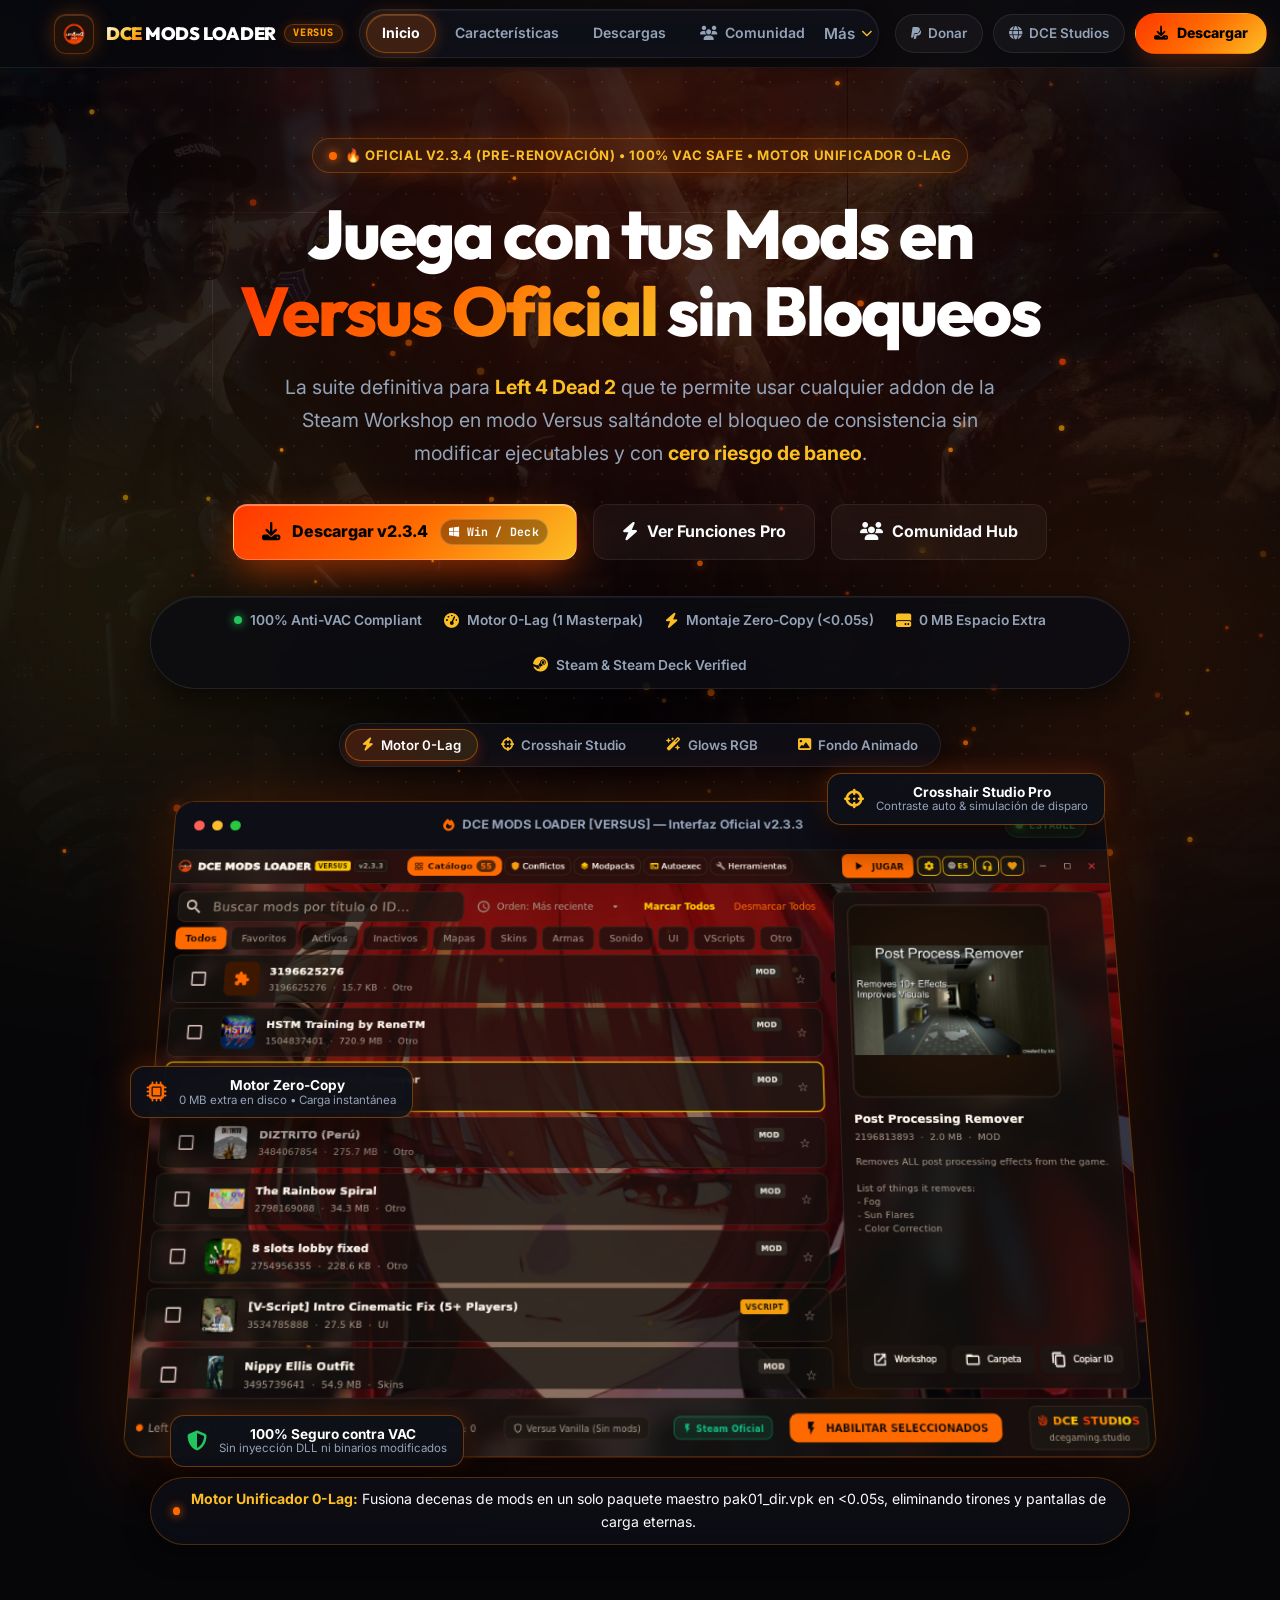
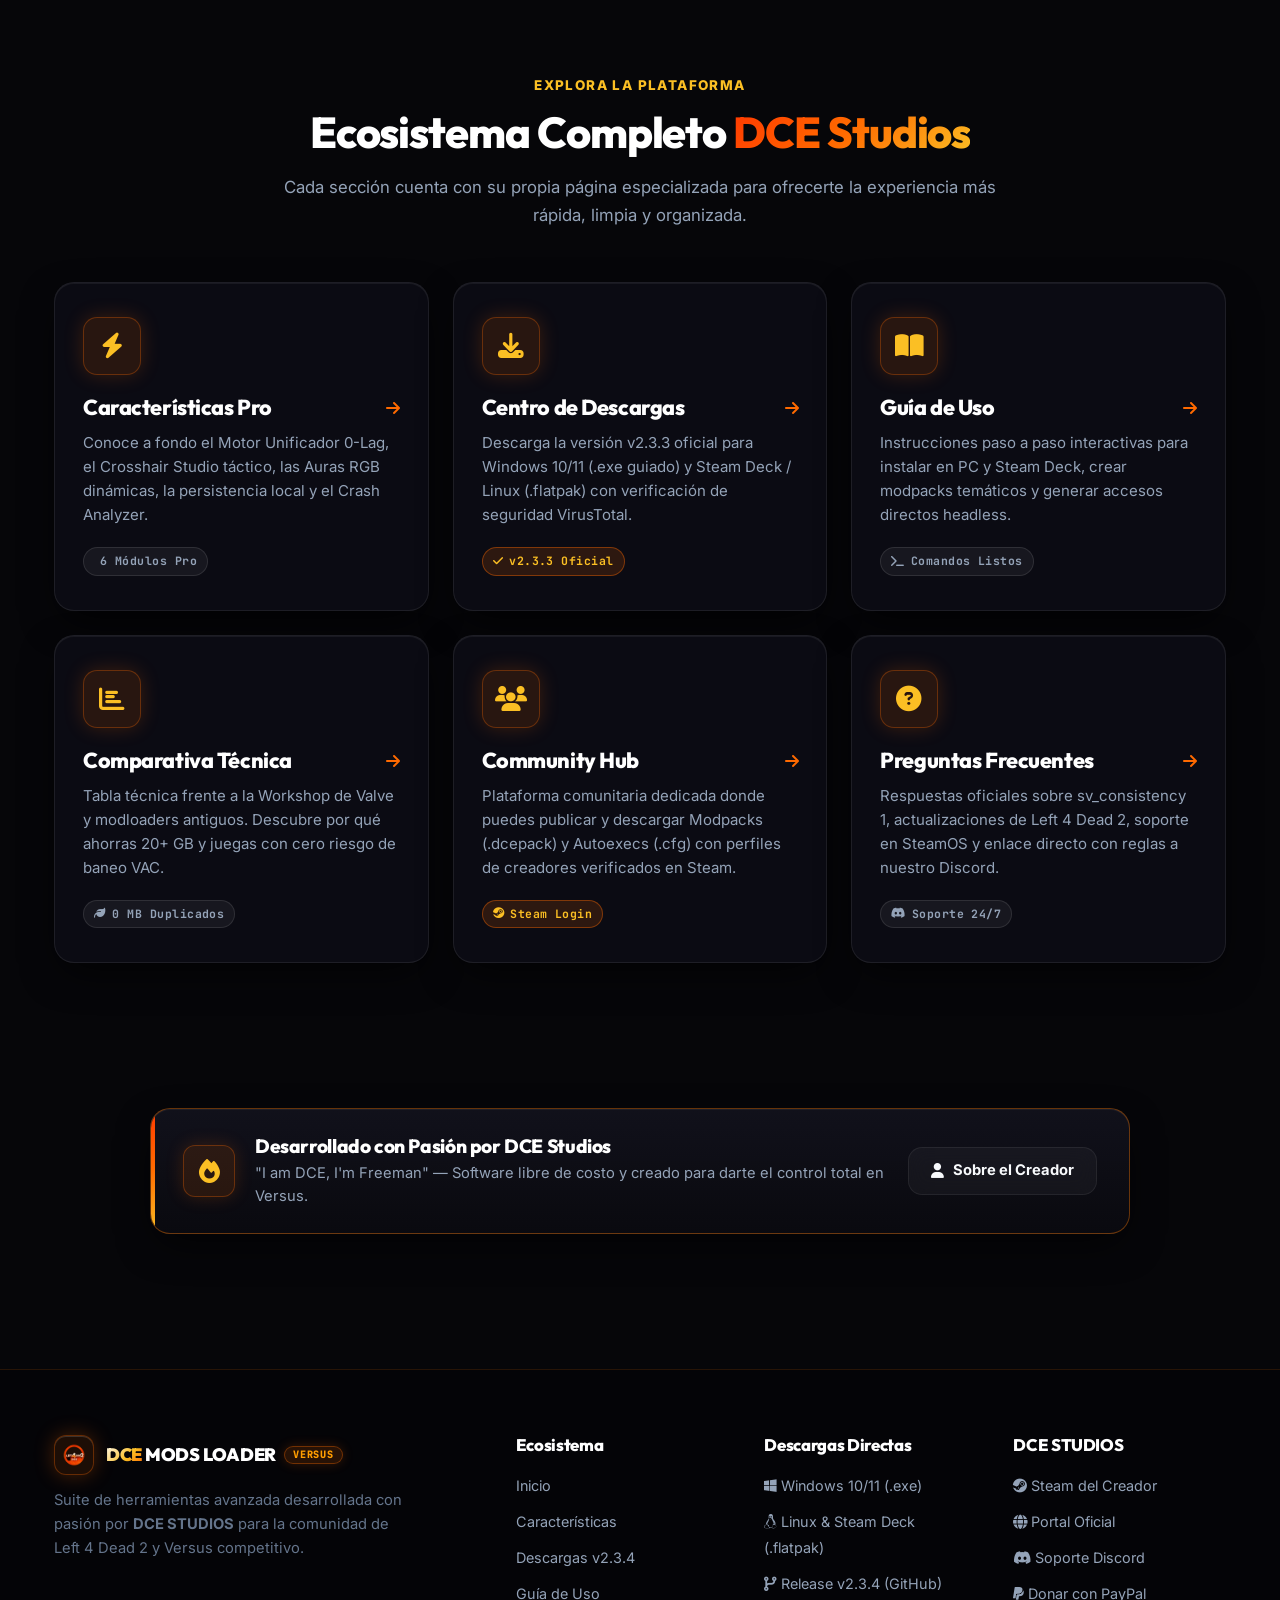
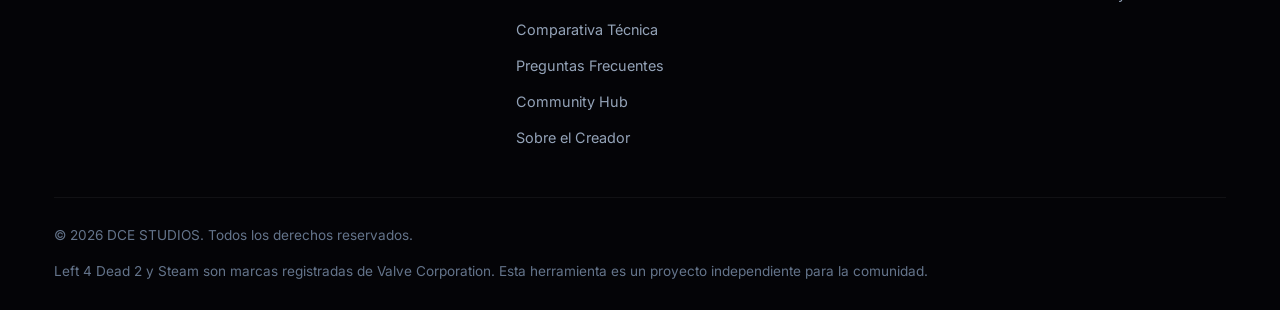
==== commit 6459fef3: "feat(web): update to v2.3.4 (Hito Pre-Renovacion) & Spray Studio changelog" ====
--- a/index.html
+++ b/index.html
@@ -128,7 +128,7 @@
           <!-- Raycast-Style Status Badge with Pulse -->
           <div class="badge badge-flame hero-badge">
             <span class="badge-pulse"></span>
-            <span>🔥 Oficial v2.3.3 • 100% VAC Safe • Motor Unificador 0-Lag</span>
+            <span>🔥 Oficial v2.3.4 (Pre-Renovación) • 100% VAC Safe • Motor Unificador 0-Lag</span>
           </div>
 
           <!-- Luminous Hero Title -->
@@ -145,7 +145,7 @@
           <div class="hero-cta-group">
             <a href="descargas.html" class="btn btn-primary btn-lg hero-cta-main">
               <i class="fas fa-download btn-icon"></i>
-              <span>Descargar v2.3.3</span>
+              <span>Descargar v2.3.4</span>
               <span class="btn-kbd-pill"><i class="fab fa-windows"></i> Win / Deck</span>
             </a>
 
@@ -431,7 +431,7 @@
             <ul class="footer-links">
               <li><a href="index.html">Inicio</a></li>
               <li><a href="caracteristicas.html">Características</a></li>
-              <li><a href="descargas.html">Descargas v2.3.3</a></li>
+              <li><a href="descargas.html">Descargas v2.3.4</a></li>
               <li><a href="guia.html">Guía de Uso</a></li>
               <li><a href="comparativa.html">Comparativa Técnica</a></li>
               <li><a href="faq.html">Preguntas Frecuentes</a></li>
@@ -443,9 +443,9 @@
           <div class="footer-column">
             <h4>Descargas Directas</h4>
             <ul class="footer-links">
-              <li><a href="https://github.com/DCE-21k69/DCE-MODLOADER-VERSUS.L4D2-WED-PAGINE/releases/download/v2.3.3/DCE_Mods_Loader_Setup.exe"><i class="fab fa-windows"></i> Windows 10/11 (.exe)</a></li>
-              <li><a href="https://github.com/DCE-21k69/DCE-MODLOADER-VERSUS.L4D2-WED-PAGINE/releases/download/v2.3.3/DCE_Mods_Loader.flatpak"><i class="fab fa-linux"></i> Linux &amp; Steam Deck (.flatpak)</a></li>
-              <li><a href="https://github.com/DCE-21k69/DCE-MODLOADER-VERSUS.L4D2-WED-PAGINE/releases/tag/v2.3.3" target="_blank" rel="noopener noreferrer"><i class="fas fa-code-branch"></i> Release v2.3.3 (GitHub)</a></li>
+              <li><a href="https://github.com/DCE-21k69/DCE-MODLOADER-VERSUS.L4D2-WED-PAGINE/releases/download/v2.3.4/DCE_Mods_Loader_Setup.exe"><i class="fab fa-windows"></i> Windows 10/11 (.exe)</a></li>
+              <li><a href="https://github.com/DCE-21k69/DCE-MODLOADER-VERSUS.L4D2-WED-PAGINE/releases/download/v2.3.4/DCE_Mods_Loader.flatpak"><i class="fab fa-linux"></i> Linux &amp; Steam Deck (.flatpak)</a></li>
+              <li><a href="https://github.com/DCE-21k69/DCE-MODLOADER-VERSUS.L4D2-WED-PAGINE/releases/tag/v2.3.4" target="_blank" rel="noopener noreferrer"><i class="fas fa-code-branch"></i> Release v2.3.4 (GitHub)</a></li>
             </ul>
           </div>
 
